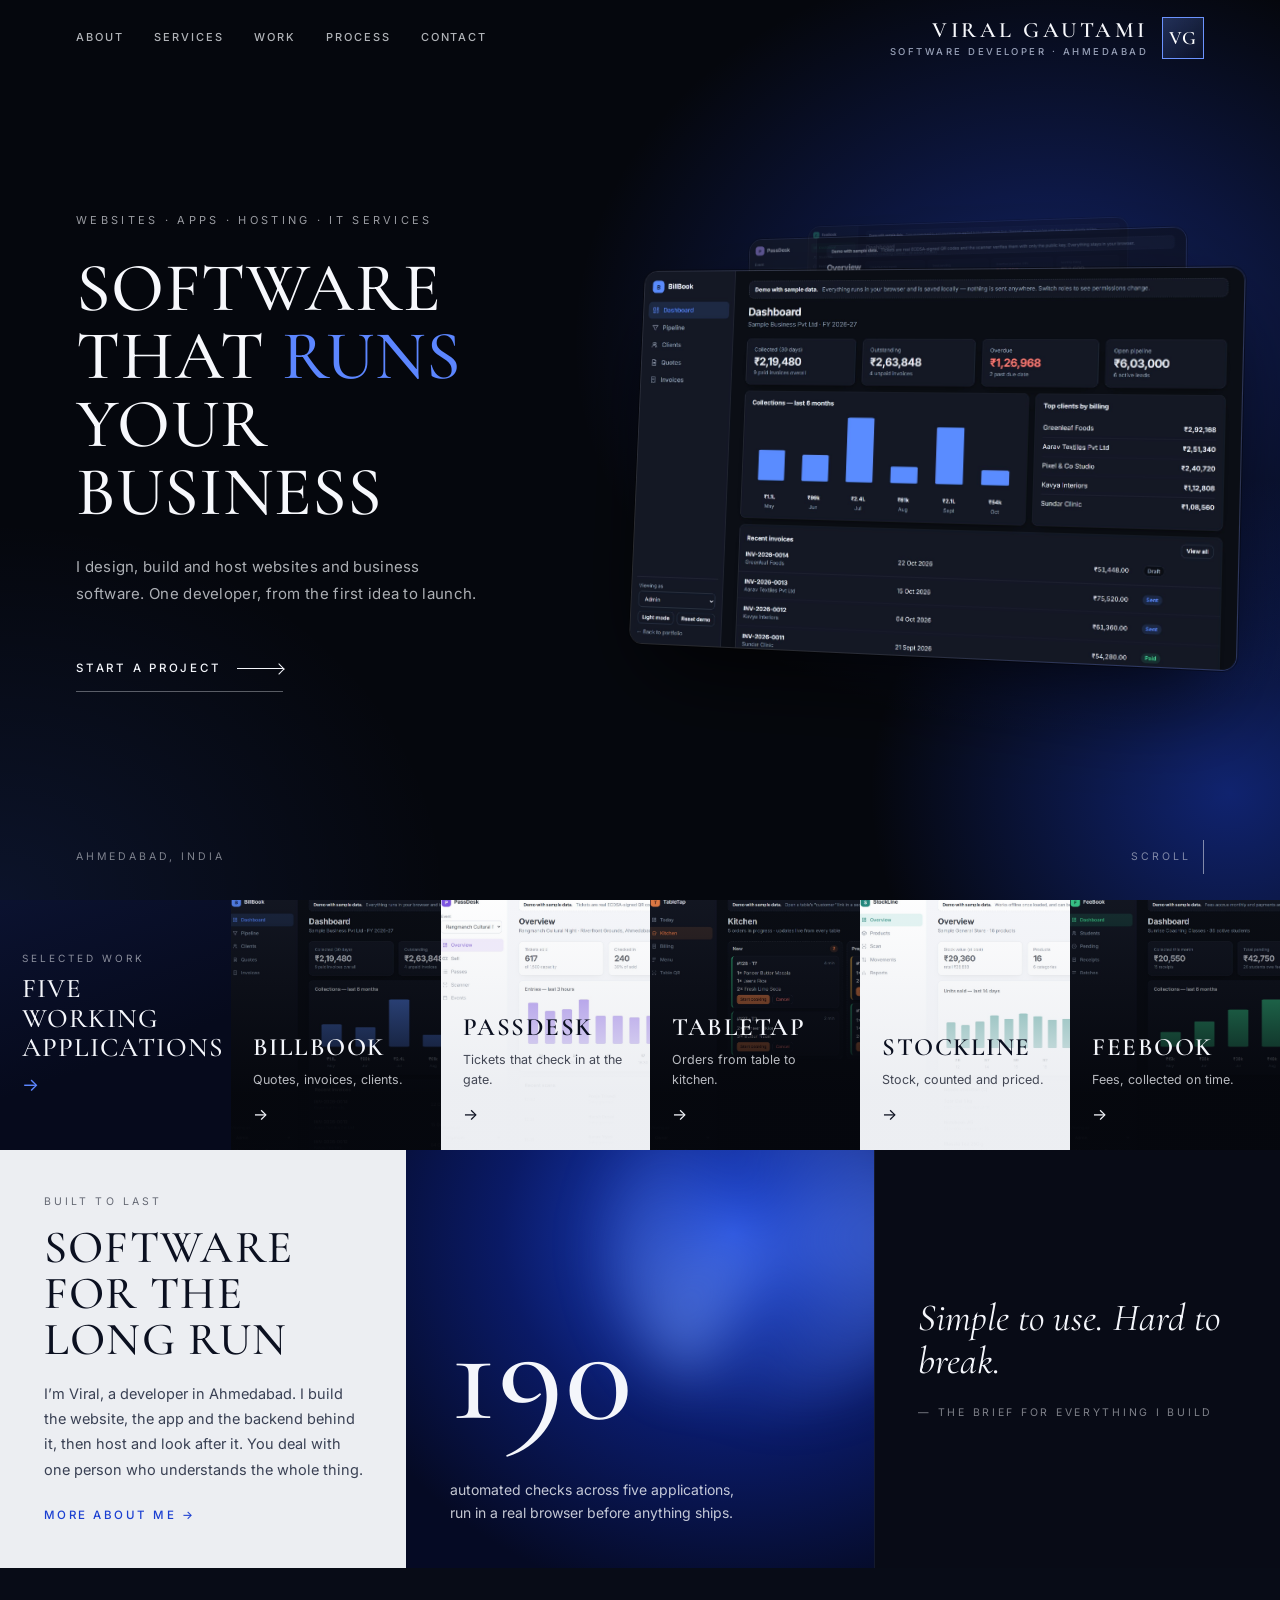
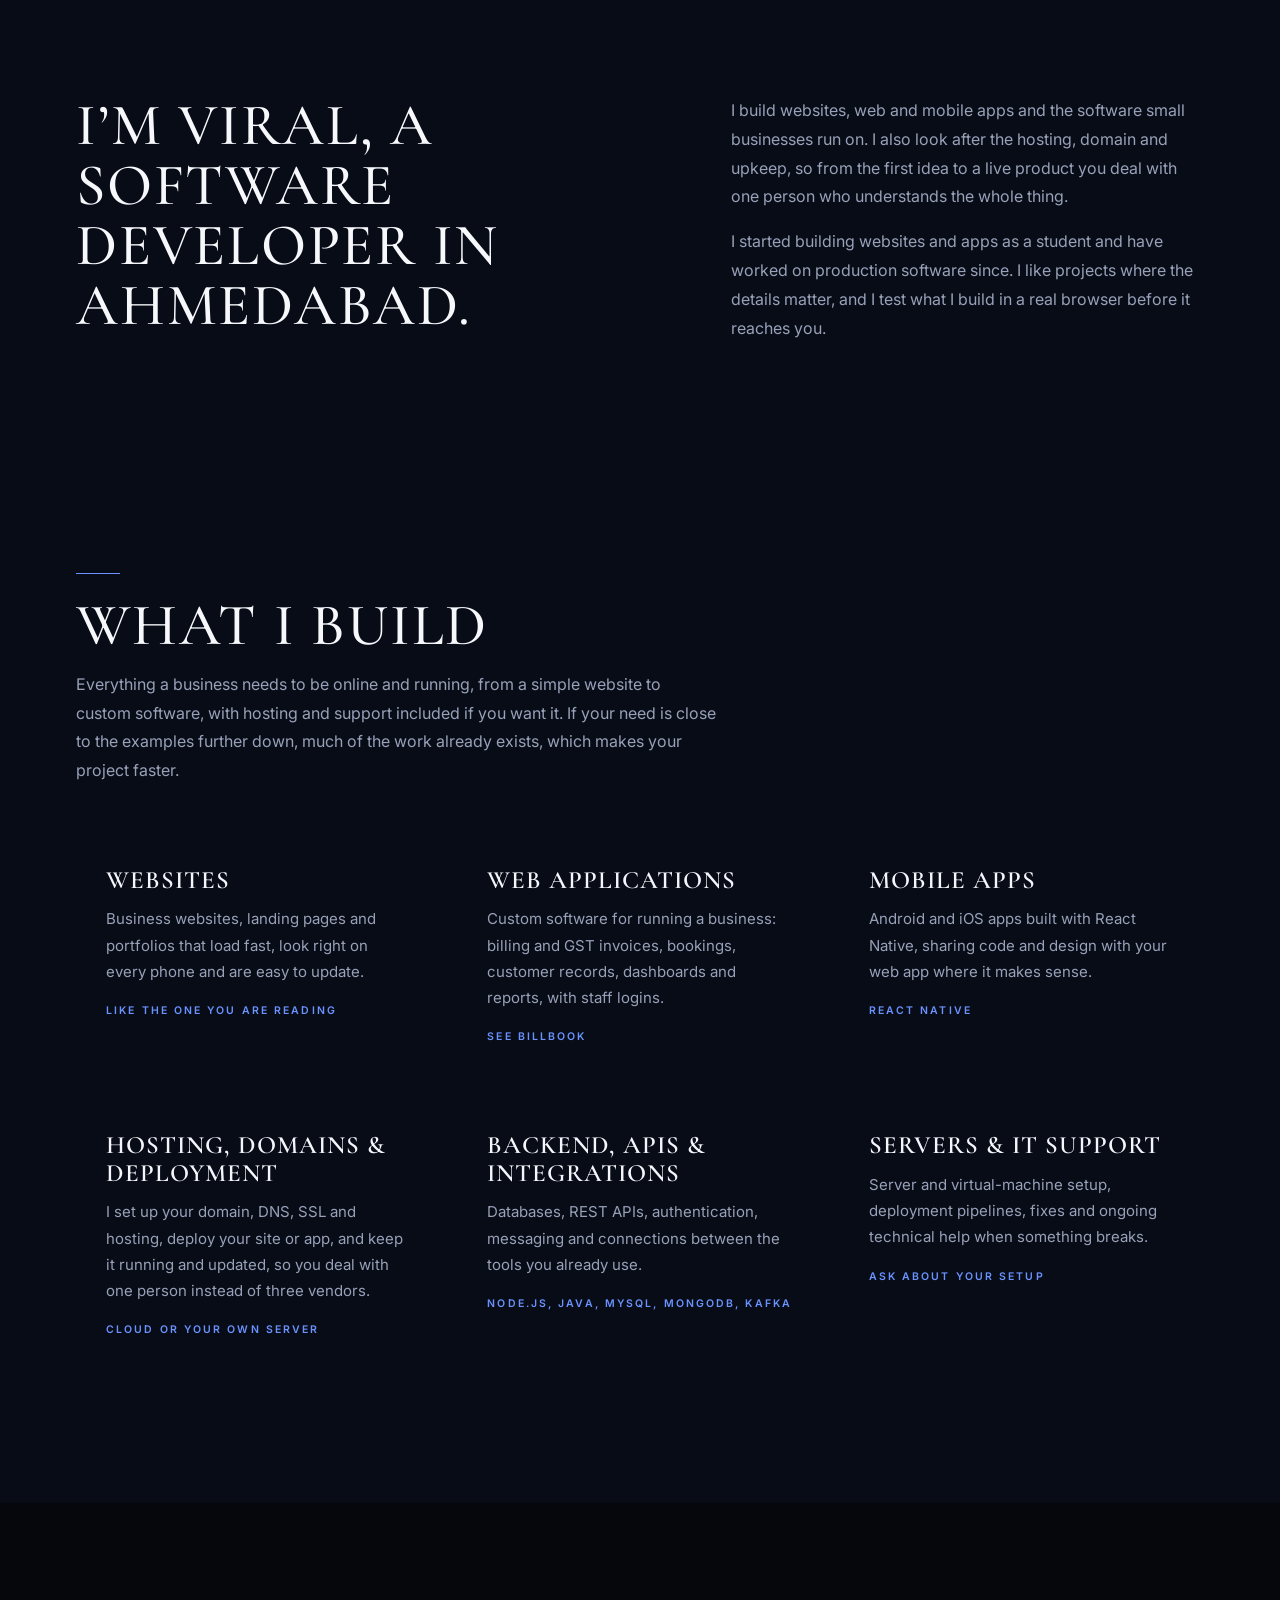
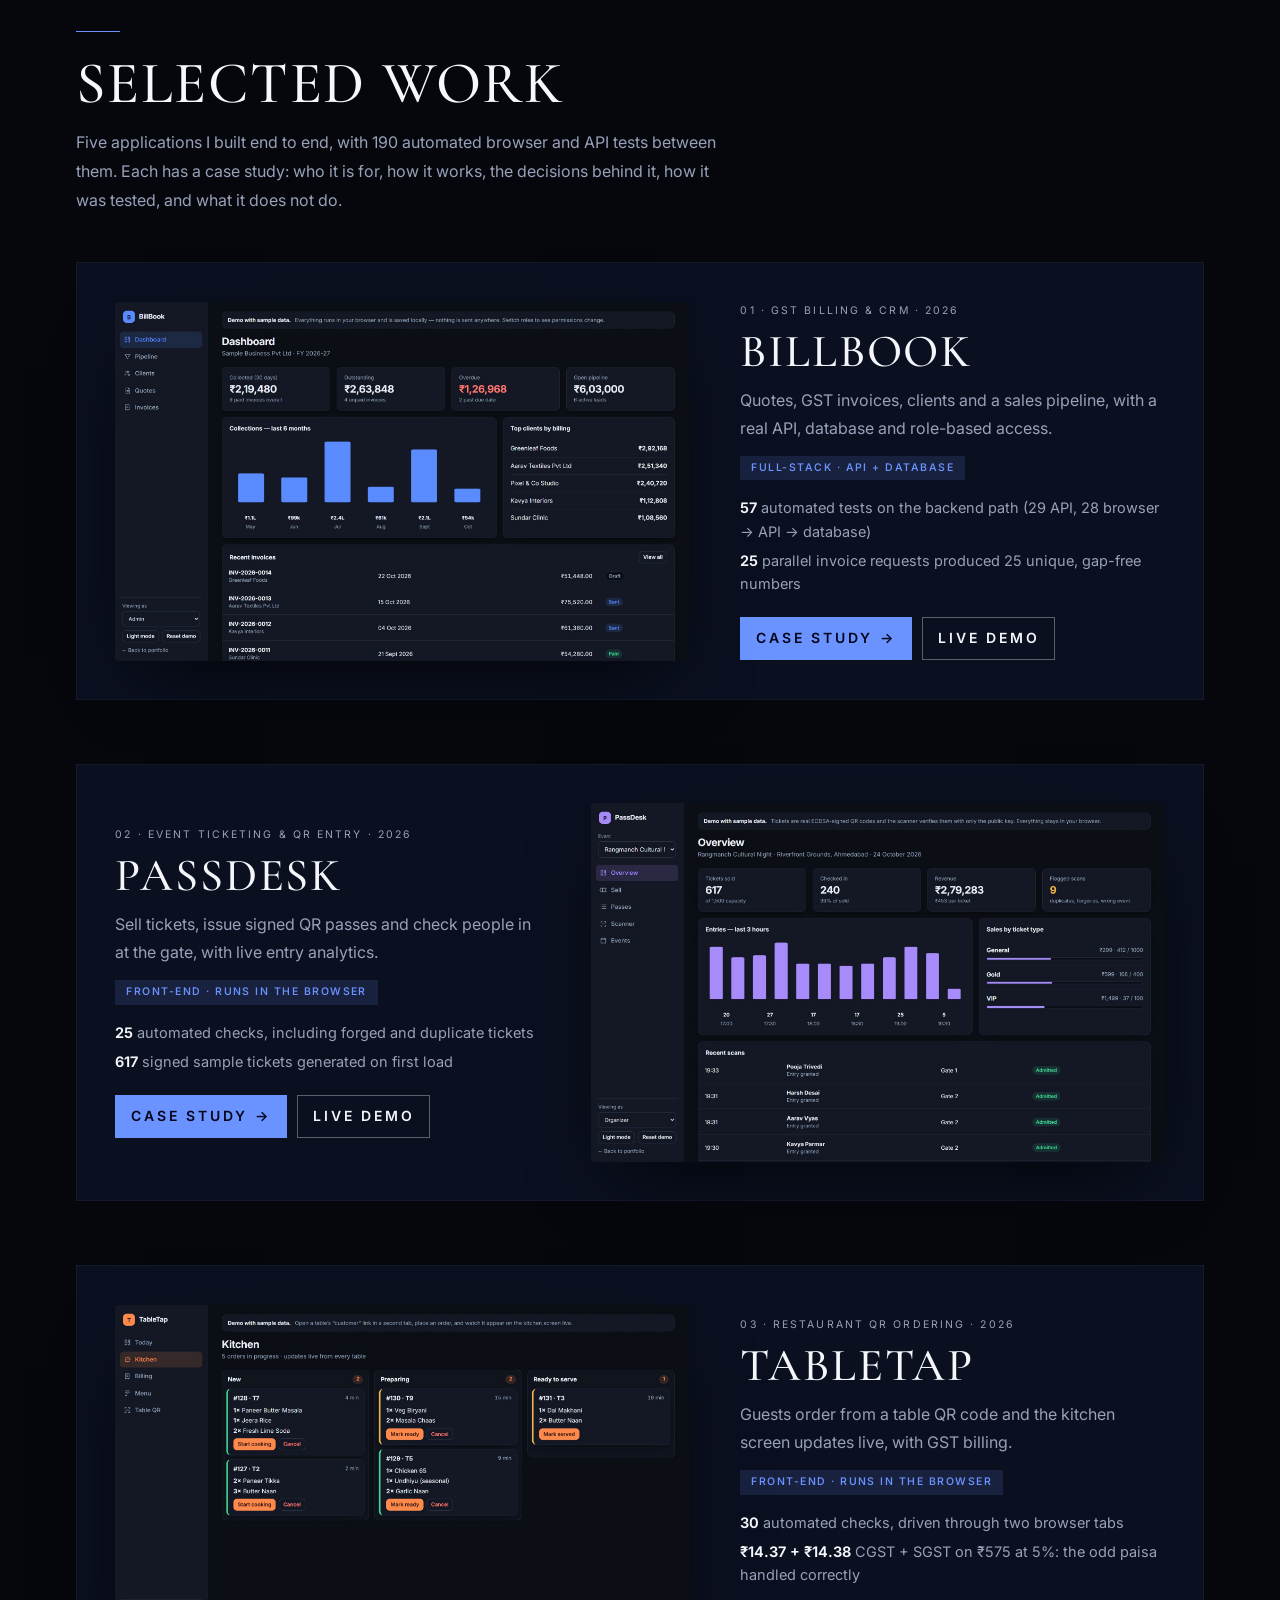
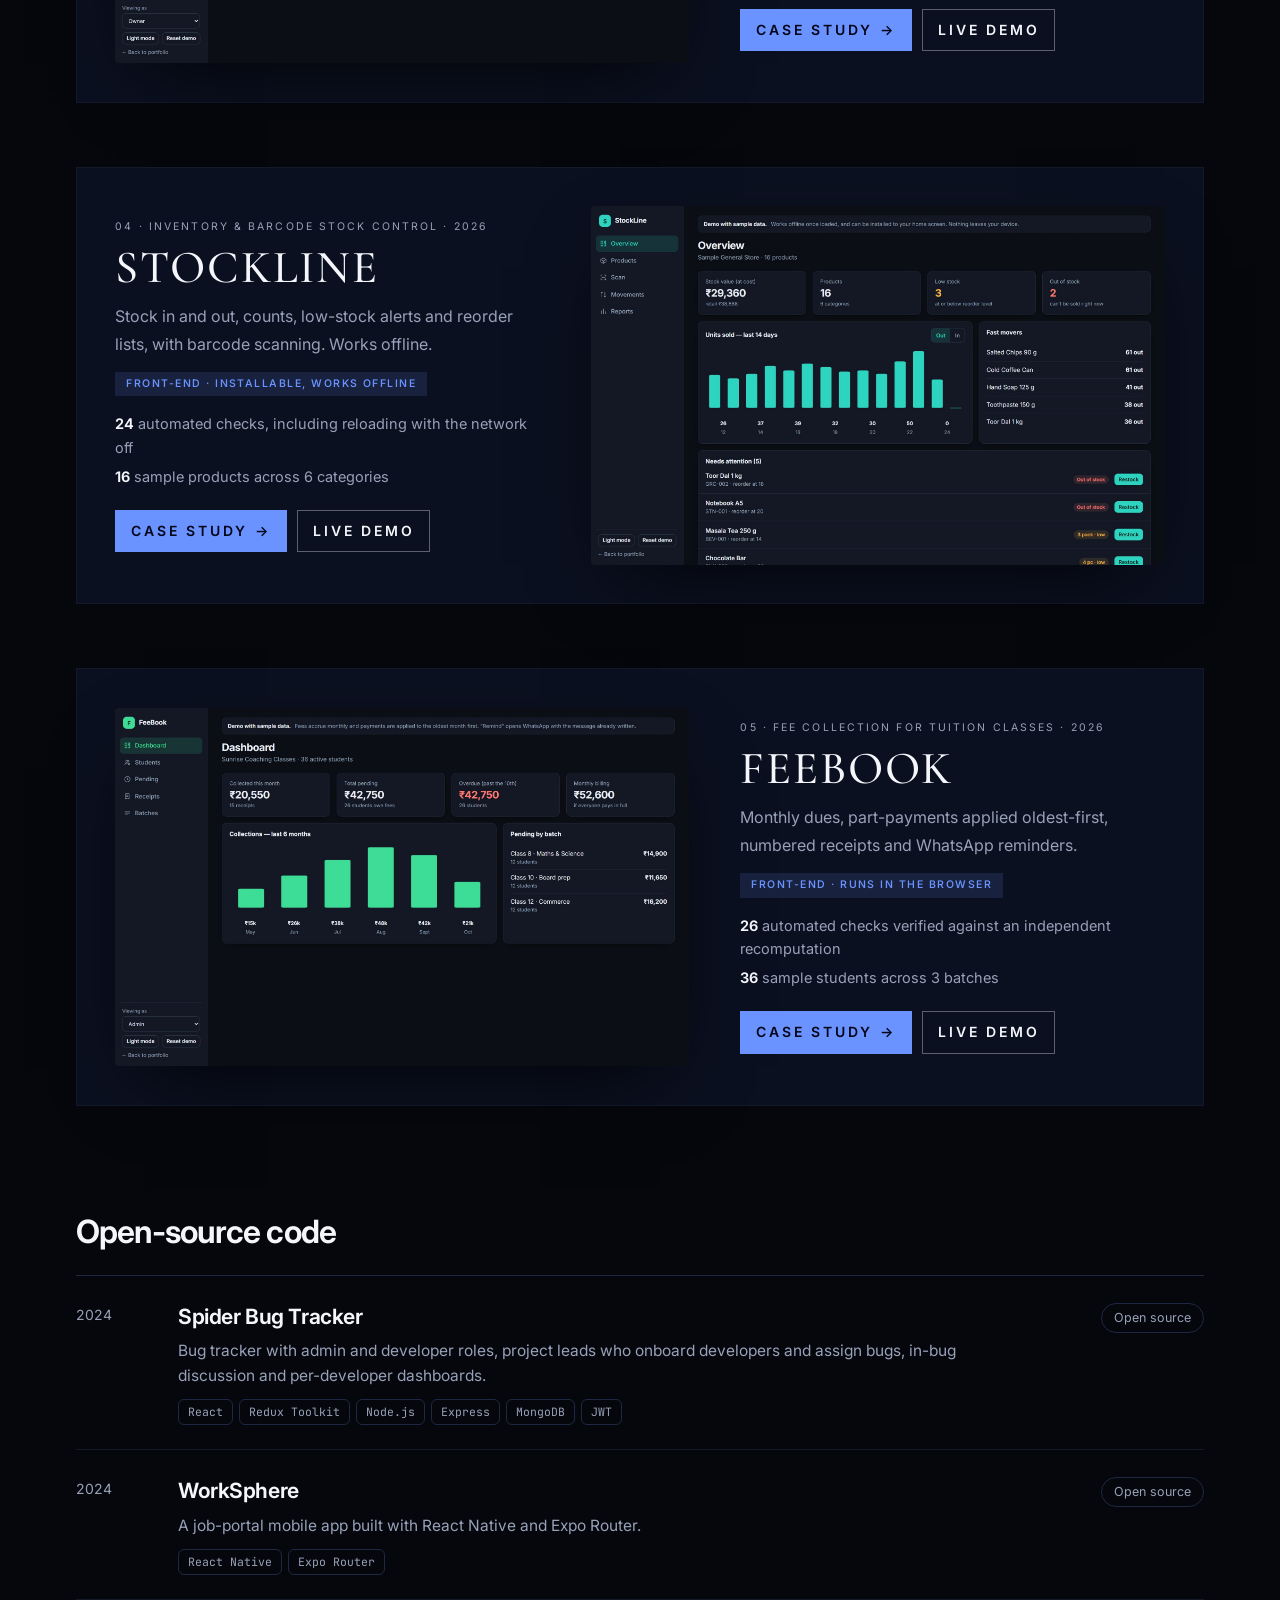
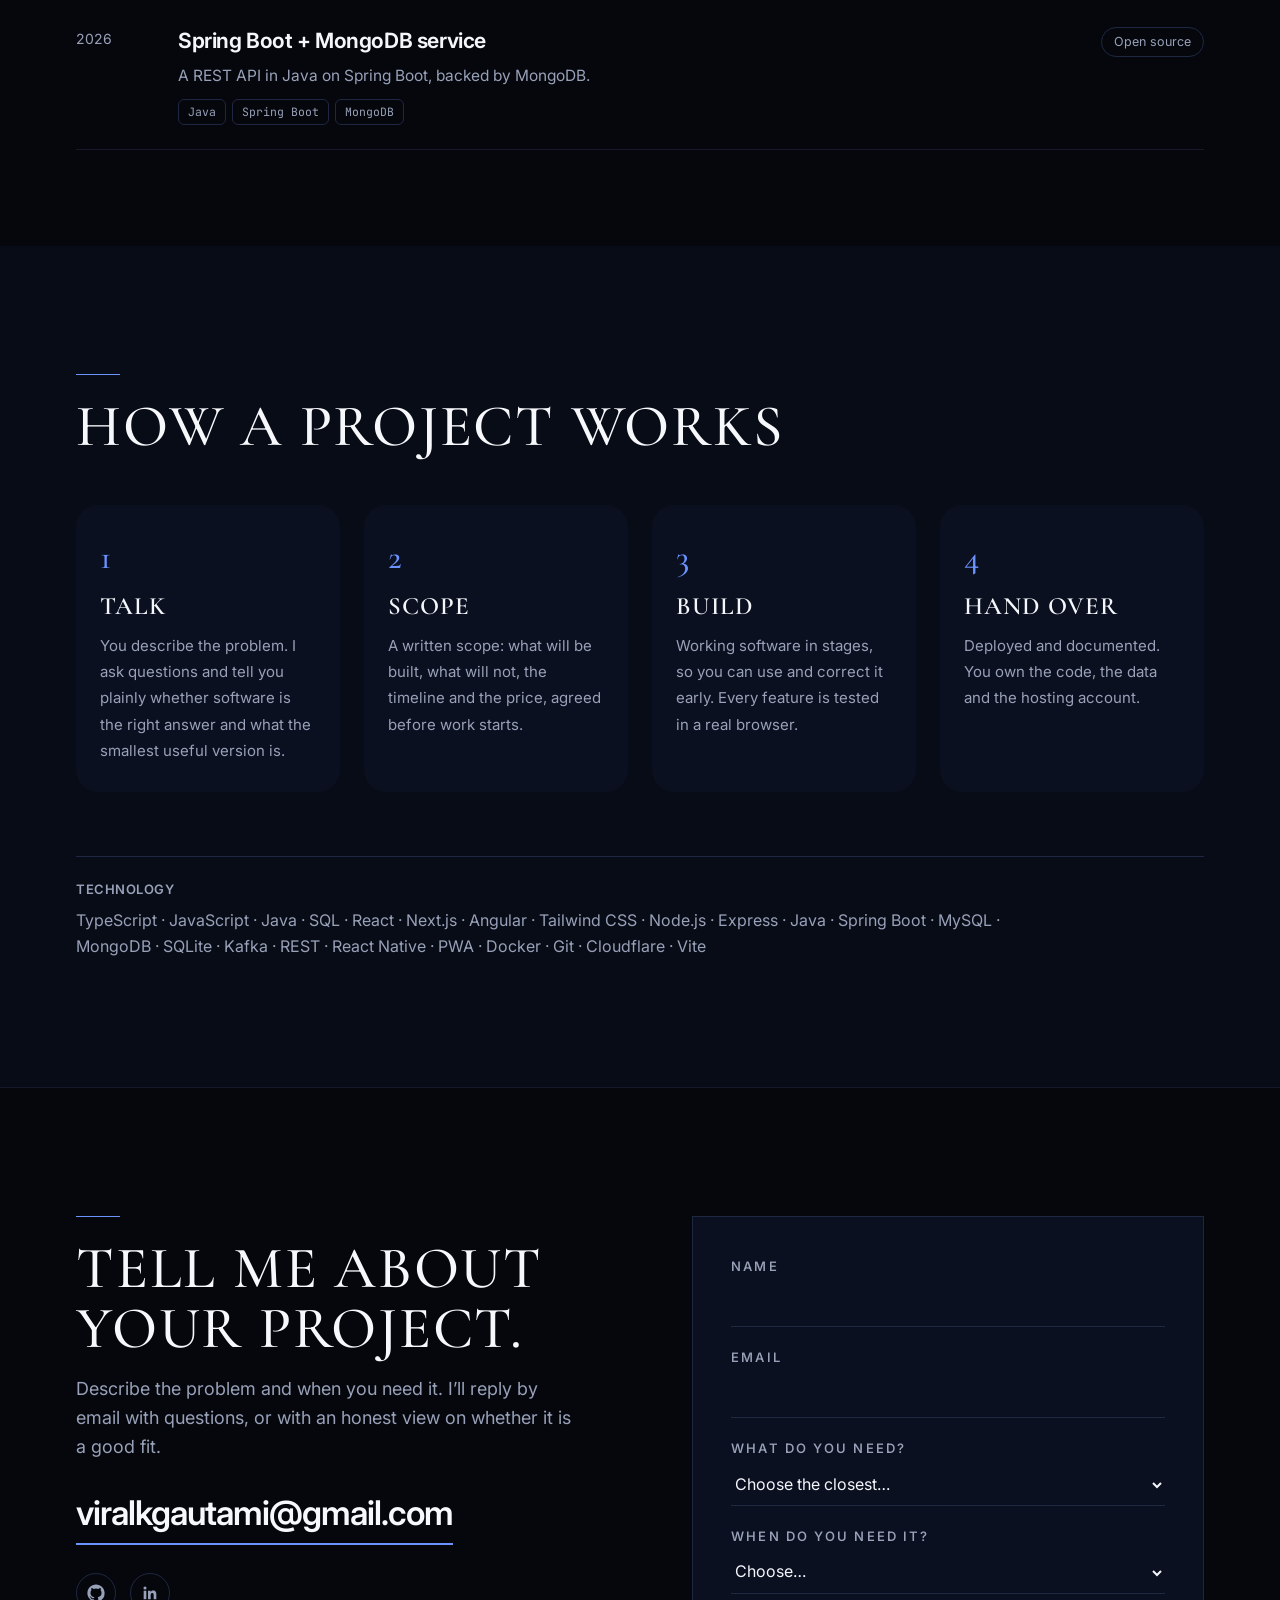
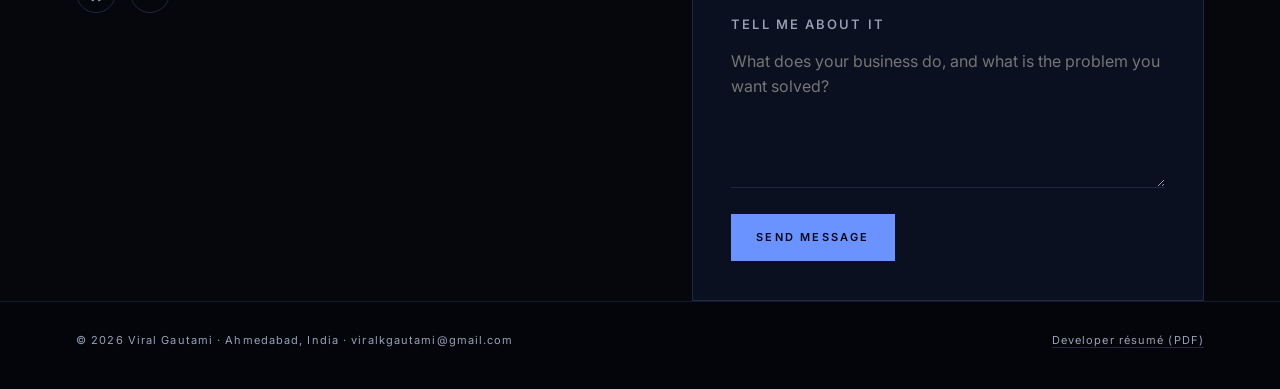
==== index.html @ df3ef363 "Deploy 2026-10-24T16:32:56.861Z" ====
<!doctype html>
<html lang="en">
  <head>
    <meta charset="UTF-8" />
    <meta name="viewport" content="width=device-width, initial-scale=1, viewport-fit=cover" />
    <title>Viral Gautami — Websites, apps, hosting and IT services</title>
    <meta name="description" content="Viral Gautami is an independent software developer in Ahmedabad, India. Websites, web and mobile apps, business software, hosting and IT support, handled by one person from idea to launch. Taking on new projects." />
    <meta name="theme-color" content="#05070d" />
    <link rel="icon" href="/favicon.svg" type="image/svg+xml" />
    <link rel="icon" href="/favicon-32.png" type="image/png" sizes="32x32" />
    <link rel="apple-touch-icon" href="/apple-touch-icon.png" />
    <meta property="og:title" content="Viral Gautami — Websites, apps, hosting and IT services" />
    <meta property="og:description" content="Websites, web and mobile apps, business software, hosting and IT support from one developer in Ahmedabad." />
    <meta property="og:type" content="website" />
    <link rel="preconnect" href="https://fonts.googleapis.com" />
    <link rel="preconnect" href="https://fonts.gstatic.com" crossorigin />
    <link href="https://fonts.googleapis.com/css2?family=Cormorant+Garamond:ital,wght@0,500;0,600;1,500&family=Inter:wght@400;500;600;700&family=JetBrains+Mono:wght@400;500&display=swap" rel="stylesheet" />
    <script>document.documentElement.dataset.theme = 'dark';</script>
    <script type="module" crossorigin src="/assets/index-93T0Rz7D.js"></script>
    <link rel="stylesheet" crossorigin href="/assets/index-C7QXq_Ad.css">
  </head>
  <body>
    <div id="root"></div>
  </body>
</html>
---- assets/index-C7QXq_Ad.css ----
:root{--sans: "Inter", system-ui, -apple-system, "Segoe UI", Roboto, sans-serif;--mono: "JetBrains Mono", ui-monospace, Menlo, Consolas, monospace;--wrapw: 1240px;--gut: clamp(20px, 4.5vw, 56px)}:root[data-theme=light]{--bg: #ffffff;--band: #f5f5f7;--panel: #ffffff;--ink: #1d1d1f;--mute: #6e6e73;--line: #e5e5ea;--line2: #d2d2d7;--accent: #0066cc;--accent-soft: #e8f1fb;--ok: #16803c;--shadow: 0 2px 4px rgba(0, 0, 0, .04), 0 30px 70px -24px rgba(0, 0, 0, .28);color-scheme:light}:root[data-theme=dark]{--bg: #000000;--band: #101012;--panel: #161618;--ink: #f5f5f7;--mute: #a1a1a6;--line: #262629;--line2: #38383c;--accent: #2997ff;--accent-soft: rgba(41, 151, 255, .14);--ok: #30d158;--shadow: 0 2px 4px rgba(0, 0, 0, .5), 0 30px 70px -24px rgba(0, 0, 0, .9);color-scheme:dark}*{box-sizing:border-box}html{scroll-behavior:smooth;scroll-padding-top:76px;-webkit-text-size-adjust:100%}body{margin:0;background:var(--bg);color:var(--ink);font-family:var(--sans);font-size:17px;line-height:1.6;-webkit-font-smoothing:antialiased;overflow-x:hidden;transition:background .25s,color .25s}a{color:inherit;text-decoration:none}button{font:inherit;color:inherit;background:none;border:0;cursor:pointer}ul,ol{list-style:none;margin:0;padding:0}h1,h2,h3,h4,p,dl,dd,figure{margin:0}img{display:block;max-width:100%;height:auto}::selection{background:var(--accent);color:var(--bg)}:focus-visible{outline:2px solid var(--accent);outline-offset:3px;border-radius:6px}.wrap{max-width:var(--wrapw);margin:0 auto;padding:0 var(--gut)}.only-dark{display:none}:root[data-theme=dark] .only-dark{display:block}:root[data-theme=dark] .only-light{display:none}[data-reveal]{opacity:0;transform:translateY(14px);transition:opacity .6s ease,transform .6s ease}[data-reveal].in{opacity:1;transform:none}@media (prefers-reduced-motion: reduce){[data-reveal]{opacity:1;transform:none;transition:none}html{scroll-behavior:auto}}.nav{position:fixed;top:0;left:0;right:0;z-index:60;border-bottom:1px solid transparent;transition:background .25s,border-color .25s}.nav.past{background:color-mix(in srgb,var(--bg) 88%,transparent);backdrop-filter:blur(14px);-webkit-backdrop-filter:blur(14px);border-bottom-color:var(--line)}.nav-in{max-width:var(--wrapw);margin:0 auto;padding:0 var(--gut);height:64px;display:flex;align-items:center;gap:24px}.wordmark{font-weight:650;letter-spacing:-.02em;font-size:17px}.links{display:flex;gap:2px;margin-left:auto;font-size:14.5px}.links a{padding:8px 12px;border-radius:8px;color:var(--mute);transition:color .2s,background .2s}.links a:hover{color:var(--ink);background:color-mix(in srgb,var(--ink) 6%,transparent)}.tools{display:flex;gap:2px}.tool{width:38px;height:38px;display:grid;place-items:center;border-radius:9px;color:var(--mute);transition:color .2s,background .2s}.tool:hover{color:var(--ink);background:color-mix(in srgb,var(--ink) 6%,transparent)}.tool.menu{display:none}.btn{display:inline-flex;align-items:center;gap:8px;padding:12px 20px;border-radius:10px;border:1px solid var(--line2);background:var(--panel);font-size:15px;font-weight:550;letter-spacing:-.005em;transition:transform .2s,border-color .2s,background .2s,opacity .2s;cursor:pointer}.btn:hover{border-color:var(--ink);transform:translateY(-1px)}.btn.solid{background:var(--ink);color:var(--bg);border-color:var(--ink)}.btn.solid:hover{opacity:.88}.btn.sm{padding:9px 15px;font-size:14px}.btn:disabled{opacity:.5;cursor:progress;transform:none}.textlink{font-size:15px;font-weight:500;color:var(--mute)}.textlink:hover{color:var(--ink);text-decoration:underline;text-underline-offset:4px}.hero{padding:112px 0 clamp(48px,7vw,88px)}.hero-grid{display:grid;grid-template-columns:minmax(0,.82fr) minmax(0,1.18fr);gap:clamp(32px,5vw,72px);align-items:center}.status{display:inline-flex;align-items:center;gap:9px;font-size:13.5px;color:var(--mute);padding:6px 13px 6px 11px;border:1px solid var(--line2);border-radius:999px;background:var(--panel)}.status i{width:8px;height:8px;border-radius:50%;background:var(--ok)}.hero h1{font-size:clamp(48px,6.4vw,84px);line-height:1;letter-spacing:-.045em;font-weight:650;margin:24px 0 10px -.03em}.role{font-size:clamp(18px,1.7vw,22px);color:var(--mute);letter-spacing:-.015em}.intro{margin-top:22px;max-width:34em;color:var(--mute);font-size:17.5px;line-height:1.62}.actions{display:flex;flex-wrap:wrap;gap:10px;margin-top:28px}.socials{display:flex;align-items:center;flex-wrap:wrap;gap:8px 14px;margin-top:26px}.social{width:40px;height:40px;display:grid;place-items:center;border-radius:50%;border:1px solid var(--line2);color:var(--mute);transition:color .2s,border-color .2s}.social:hover{color:var(--ink);border-color:var(--ink)}.mail-link{font-size:15px;color:var(--mute)}.mail-link:hover{color:var(--accent)}.hero-demo{min-width:0}.demo-cap{margin-top:14px;font-size:14px;color:var(--mute)}.demo-cap b{color:var(--ink);font-weight:600}.demo-cap a{color:var(--accent);font-weight:550}.demo-cap a:hover{text-decoration:underline;text-underline-offset:3px}.frame{display:block;background:var(--panel);border:1px solid var(--line2);border-radius:14px;overflow:hidden;box-shadow:var(--shadow)}.frame-bar{display:flex;align-items:center;gap:6px;padding:10px 14px;border-bottom:1px solid var(--line);background:color-mix(in srgb,var(--ink) 3%,var(--panel))}.frame-bar i{width:10px;height:10px;border-radius:50%;background:var(--line2);display:block}.frame-bar span{margin-left:10px;flex:1;min-width:0;font-family:var(--mono);font-size:11.5px;color:var(--mute);background:var(--panel);border:1px solid var(--line);border-radius:6px;padding:3px 10px;overflow:hidden;text-overflow:ellipsis;white-space:nowrap}.frame-view{position:relative;overflow:hidden;background:#fff}.frame-view iframe{position:absolute;top:0;left:0;border:0;transform-origin:top left;background:#fff}.frame.static img{width:100%}.sec{padding:clamp(64px,9vw,112px) 0 0}.sec-head{margin-bottom:clamp(28px,4vw,48px);max-width:52em}.sec h2,.contact h2{font-size:clamp(32px,4.2vw,52px);line-height:1.05;letter-spacing:-.035em;font-weight:650}.sec-head p{margin-top:14px;color:var(--mute);font-size:18px;max-width:40em}.projs{display:flex;flex-direction:column;gap:clamp(28px,4vw,44px)}.proj{display:grid;grid-template-columns:minmax(0,1.15fr) minmax(0,.85fr);gap:clamp(24px,4vw,56px);align-items:center;padding-bottom:clamp(28px,4vw,44px);border-bottom:1px solid var(--line)}.proj:nth-child(2n){grid-template-columns:minmax(0,.85fr) minmax(0,1.15fr)}.proj:nth-child(2n) .proj-shot{order:2}.proj-shot{display:block;border:1px solid var(--line2);border-radius:12px;overflow:hidden;box-shadow:var(--shadow);background:var(--panel);transition:transform .4s cubic-bezier(.2,.7,.2,1)}.proj-shot:hover{transform:translateY(-4px)}.proj-shot img{width:100%}.proj-meta{font-size:13.5px;color:var(--mute)}.proj h3{font-size:clamp(28px,3vw,40px);line-height:1.08;letter-spacing:-.03em;font-weight:650;margin:8px 0 12px}.proj h3 a:hover{color:var(--accent)}.proj-blurb{color:var(--mute);font-size:17px}.badge{display:inline-block;margin-top:14px;font-size:12.5px;font-weight:550;color:var(--accent);background:var(--accent-soft);padding:4px 11px;border-radius:999px}.facts-inline{margin-top:16px;display:grid;gap:6px;font-size:14.5px;color:var(--mute)}.facts-inline b{color:var(--ink);font-weight:650}.proj-links{display:flex;flex-wrap:wrap;gap:10px;margin-top:22px}.list-title{font-size:clamp(24px,2.6vw,32px);letter-spacing:-.03em;font-weight:650;margin:clamp(48px,7vw,80px) 0 18px}.rows{border-top:1px solid var(--line2)}.rows>li{display:grid;grid-template-columns:84px minmax(0,1fr) auto;gap:18px;padding:24px 0;border-bottom:1px solid var(--line);align-items:start}.r-year{font-size:14px;color:var(--mute);padding-top:4px}.r-main h4{font-size:21px;font-weight:650;letter-spacing:-.02em}.r-main h4 a:hover{color:var(--accent)}.r-main p{color:var(--mute);font-size:15.5px;margin:6px 0 10px;max-width:52em}.r-badge{font-size:12.5px;color:var(--mute);border:1px solid var(--line2);border-radius:999px;padding:4px 12px;white-space:nowrap;margin-top:3px}.tags{display:flex;flex-wrap:wrap;gap:6px}.tags li{font-family:var(--mono);font-size:11.5px;padding:3px 9px;border:1px solid var(--line2);border-radius:6px;color:var(--mute)}.note{margin-top:18px;font-size:13.5px;color:var(--mute)}.exp{max-width:860px}.job{padding-bottom:28px;margin-bottom:28px;border-bottom:1px solid var(--line)}.job.minor{display:grid;gap:10px}.job.minor:last-child{border-bottom:0}.job-head{display:flex;justify-content:space-between;gap:16px;align-items:baseline;flex-wrap:wrap}.job-head h3{font-size:18px;font-weight:600;letter-spacing:-.015em}.job-head span{font-size:14px;color:var(--mute)}.job-sub{color:var(--mute);font-size:15px;margin:2px 0 12px}.job ul{display:grid;gap:8px}.job li{position:relative;padding-left:18px;font-size:16.5px}.job li:before{content:"";position:absolute;left:0;top:.72em;width:6px;height:6px;border-radius:50%;background:var(--accent)}.stack-grid{display:grid;grid-template-columns:repeat(5,minmax(0,1fr));gap:24px;border-top:1px solid var(--line2);padding-top:24px}.stack-grid h3{font-size:13px;font-weight:600;letter-spacing:.04em;text-transform:uppercase;color:var(--mute);margin-bottom:10px}.stack-grid li{font-size:16px;line-height:1.9}.contact{padding-bottom:clamp(72px,10vw,120px)}.contact-grid{display:grid;grid-template-columns:minmax(0,1fr) minmax(0,.95fr);gap:clamp(32px,6vw,88px);align-items:start;border-top:1px solid var(--line2);padding-top:clamp(40px,6vw,72px)}.lead{margin:16px 0 24px;color:var(--mute);font-size:18px;max-width:28em}.mail{display:inline-block;font-size:clamp(22px,3vw,34px);font-weight:600;letter-spacing:-.03em;border-bottom:2px solid var(--accent);padding-bottom:3px;overflow-wrap:anywhere}.mail:hover{color:var(--accent)}.contact .socials{margin-top:28px}.form-wrap{background:var(--panel);border:1px solid var(--line);border-radius:16px;padding:clamp(22px,3vw,32px);box-shadow:var(--shadow)}.form{display:flex;flex-direction:column;gap:20px;position:relative}.form label span{display:block;font-size:13px;font-weight:550;color:var(--mute);margin-bottom:6px}.form input,.form textarea{width:100%;font:inherit;font-size:16.5px;color:var(--ink);background:transparent;border:0;border-bottom:1px solid var(--line2);border-radius:0;padding:8px 0 10px;resize:vertical;transition:border-color .2s}.form input:focus,.form textarea:focus{outline:none;border-color:var(--accent)}.form .hp{position:absolute;left:-9999px;width:1px;height:1px;opacity:0}.form .btn{align-self:flex-start}.form-error{font-size:14.5px;color:var(--mute)}.form-error a{color:var(--accent);text-decoration:underline;text-underline-offset:3px}.form-done h3{font-size:26px;font-weight:650;letter-spacing:-.02em}.form-done p{color:var(--mute);margin:8px 0 16px}.foot{border-top:1px solid var(--line);padding:24px 0 36px;font-size:13.5px;color:var(--mute)}.foot .wrap{display:flex;flex-wrap:wrap;justify-content:space-between;gap:6px 24px}.case{padding-top:96px;padding-bottom:clamp(60px,8vw,100px)}.back{display:inline-block;font-size:14.5px;color:var(--mute);margin-bottom:28px}.back:hover{color:var(--ink)}.case-head{max-width:52em;margin-bottom:clamp(28px,4vw,44px)}.case h1{font-size:clamp(44px,6vw,76px);line-height:1;letter-spacing:-.045em;font-weight:650;margin:10px 0 18px -.03em}.case-sum{font-size:clamp(17px,1.6vw,20px);color:var(--mute);line-height:1.62;max-width:40em}.case .frame{margin-top:4px}.case-facts{display:grid;grid-template-columns:repeat(3,minmax(0,1fr));gap:24px;margin:clamp(32px,5vw,56px) 0}.case-facts>div{border-top:1px solid var(--line2);padding-top:14px}.case-facts dt{font-size:clamp(26px,3.4vw,42px);font-weight:650;letter-spacing:-.035em;line-height:1.05}.case-facts dd{margin-top:8px;font-size:14.5px;color:var(--mute);max-width:26em}.case-cols{display:grid;grid-template-columns:repeat(2,minmax(0,1fr));gap:clamp(28px,5vw,64px);margin:clamp(36px,5vw,64px) 0}.case h2{font-size:clamp(22px,2.4vw,30px);letter-spacing:-.03em;font-weight:650;margin-bottom:14px}.case section p,.case section ul:not(.tags) li{color:var(--mute);font-size:16.5px}.case section ul:not(.tags){display:grid;gap:10px}.case section ul:not(.tags) li{position:relative;padding-left:18px}.case section ul:not(.tags) li:before{content:"";position:absolute;left:0;top:.72em;width:6px;height:6px;border-radius:50%;background:var(--accent)}.case-block{margin:clamp(40px,6vw,72px) 0;padding-top:28px;border-top:1px solid var(--line2)}.case-block .tags{margin-top:18px}.decisions{display:grid;grid-template-columns:repeat(2,minmax(0,1fr));gap:28px clamp(28px,5vw,64px)}.decisions h3{font-size:18px;font-weight:600;letter-spacing:-.015em;margin-bottom:6px}.decisions p{color:var(--mute);font-size:16px}.next-case{display:block;margin-top:clamp(40px,6vw,72px);padding:26px 28px;border:1px solid var(--line2);border-radius:14px;background:var(--panel);transition:border-color .2s,transform .2s}.next-case:hover{border-color:var(--ink);transform:translateY(-2px)}.next-case span{display:block;font-size:13px;color:var(--mute)}.next-case b{display:block;font-size:clamp(24px,3vw,36px);letter-spacing:-.03em;font-weight:650;margin:2px 0}.next-case em{font-style:normal;color:var(--mute);font-size:15px}.arch{background:var(--panel);border:1px solid var(--line);border-radius:14px;padding:clamp(18px,3vw,32px);overflow-x:auto}.arch-row{display:flex;align-items:stretch;justify-content:center;min-width:min-content}.arch-seg{display:flex;align-items:center}.arch-node{min-width:180px;max-width:240px;border:1.5px solid var(--line2);border-radius:12px;padding:14px 16px;display:flex;flex-direction:column;gap:3px;background:var(--bg)}.arch-node b{font-size:15px;font-weight:650;margin-bottom:4px}.arch-node span{font-size:13.5px;color:var(--mute);line-height:1.45}.arch-node.client{border-color:color-mix(in srgb,var(--accent) 55%,var(--line2))}.arch-node.server{border-color:var(--ink)}.arch-node.store{border-style:dashed}.arch-link{display:flex;flex-direction:column;align-items:center;gap:4px;width:112px;color:var(--mute);padding:0 6px}.arch-link em{font-style:normal;font-family:var(--mono);font-size:10.5px;text-align:center;line-height:1.25}.arch-link svg{width:100%;height:12px}@media (max-width: 1060px){.stack-grid{grid-template-columns:repeat(3,minmax(0,1fr));row-gap:28px}}@media (max-width: 999px){.hero-grid{grid-template-columns:minmax(0,1fr)}.hero{padding-top:96px}}@media (max-width: 860px){.tool.menu{display:grid}.tools{margin-left:auto}.links{position:fixed;top:64px;left:0;right:0;flex-direction:column;gap:0;margin:0;padding:4px var(--gut) 18px;background:var(--bg);border-bottom:1px solid var(--line);transform:translateY(-120%);visibility:hidden;transition:transform .3s,visibility .3s;font-size:16px}.nav.open .links{transform:none;visibility:visible}.links a{padding:14px 2px;border-radius:0;border-bottom:1px solid var(--line);color:var(--ink)}.proj,.proj:nth-child(2n){grid-template-columns:minmax(0,1fr)}.proj:nth-child(2n) .proj-shot{order:0}.rows>li{grid-template-columns:minmax(0,1fr);gap:6px}.r-badge{justify-self:start}.contact-grid,.case-cols,.decisions{grid-template-columns:minmax(0,1fr)}.case-facts{grid-template-columns:minmax(0,1fr);gap:18px}.arch-row,.arch-seg{flex-direction:column;align-items:stretch}.arch-node{max-width:none}.arch-link{width:auto;flex-direction:row;justify-content:center;padding:8px 0}.arch-link svg{display:none}.arch-link:after{content:"↓";font-size:20px;line-height:1;color:var(--mute)}}@media (max-width: 560px){body{font-size:16.5px}.stack-grid{grid-template-columns:repeat(2,minmax(0,1fr))}.hero h1{font-size:min(14vw,64px)}.actions .btn{flex:1 1 100%;justify-content:center}.form .btn{width:100%;justify-content:center}}.wordmark small{display:block;font-weight:450;font-size:11.5px;letter-spacing:0;color:var(--mute);margin-top:-3px}.hero h1{font-size:clamp(36px,4.1vw,56px);line-height:1.06;margin:22px 0 14px -.02em}.role{font-size:16px}.svc{display:grid;grid-template-columns:repeat(3,minmax(0,1fr));gap:0;border-top:1px solid var(--line2);border-left:1px solid var(--line2)}.svc li{padding:26px 24px 28px;border-right:1px solid var(--line2);border-bottom:1px solid var(--line2)}.svc h3{font-size:19px;font-weight:650;letter-spacing:-.02em;margin-bottom:8px}.svc p{color:var(--mute);font-size:15.5px}.svc span{display:block;margin-top:14px;font-size:13.5px;font-weight:550;color:var(--accent)}.steps{display:grid;grid-template-columns:repeat(4,minmax(0,1fr));gap:24px}.steps li{border-top:1px solid var(--line2);padding-top:16px}.steps b{display:inline-grid;place-items:center;width:30px;height:30px;border-radius:50%;background:var(--accent-soft);color:var(--accent);font-size:14px;margin-bottom:12px}.steps h3{font-size:19px;font-weight:650;letter-spacing:-.02em;margin-bottom:6px}.steps p{color:var(--mute);font-size:15.5px}.tech{margin-top:clamp(40px,6vw,64px);padding-top:22px;border-top:1px solid var(--line2)}.tech h3{font-size:13px;font-weight:600;letter-spacing:.04em;text-transform:uppercase;color:var(--mute);margin-bottom:8px}.tech p{font-size:16px;color:var(--mute);max-width:60em}.case-for{margin:clamp(32px,5vw,56px) 0;padding:clamp(22px,3vw,32px);border:1px solid var(--line2);border-radius:14px;background:var(--panel)}.case-for p{color:var(--mute);font-size:17px;max-width:46em;margin-bottom:18px}.form select{width:100%;font:inherit;font-size:16.5px;color:var(--ink);background:transparent;border:0;border-bottom:1px solid var(--line2);padding:8px 0 10px;border-radius:0}.form select:focus{outline:none;border-color:var(--accent)}.form select option{color:#14161a}.foot a{text-decoration:underline;text-underline-offset:3px}@media (max-width: 1060px){.svc,.steps{grid-template-columns:repeat(2,minmax(0,1fr))}}@media (max-width: 640px){.svc,.steps{grid-template-columns:minmax(0,1fr)}.hero h1{font-size:min(10.5vw,46px)}.wordmark small{display:none}}@media (min-width: 1061px){.svc li:last-child:nth-child(3n+2){grid-column:span 2}}.hello{margin:22px 0 0;font-size:18px;color:var(--mute)}.hero h1{font-size:clamp(44px,6vw,80px);line-height:1;letter-spacing:-.045em;margin:4px 0 10px -.03em}.hero .role{font-size:clamp(17px,1.6vw,21px)}.hero .intro{max-width:36em}.hero .intro+.intro{margin-top:14px}.hero-grid{grid-template-columns:minmax(0,1.15fr) minmax(0,.85fr);align-items:start}.glance{background:var(--panel);border:1px solid var(--line2);border-radius:16px;padding:clamp(20px,2.6vw,28px);box-shadow:var(--shadow);margin-top:14px}.glance-head{display:flex;align-items:center;gap:14px;padding-bottom:18px;border-bottom:1px solid var(--line)}.mono-mark{width:48px;height:48px;border-radius:12px;background:var(--ink);color:var(--bg);display:grid;place-items:center;font-weight:750;letter-spacing:-.04em;font-size:18px;flex:none}.glance-head b{display:block;font-size:17px;letter-spacing:-.02em}.glance-head span:not(.mono-mark){font-size:14px;color:var(--mute)}.glance dl>div{display:grid;grid-template-columns:96px minmax(0,1fr);gap:14px;padding:13px 0;border-bottom:1px solid var(--line);font-size:15px}.glance dt{color:var(--mute);font-size:13.5px;padding-top:1px}.glance dd{margin:0;line-height:1.5}.chips{display:flex;flex-wrap:wrap;gap:7px;padding-top:18px}.chips li{font-size:13px;font-weight:550;padding:5px 12px;border-radius:999px;background:var(--accent-soft);color:var(--accent)}.work-demo{margin-bottom:clamp(36px,5vw,60px)}.work-demo .frame{max-width:1040px}.form-error p{margin-bottom:12px}@media (max-width: 999px){.hero-grid{grid-template-columns:minmax(0,1fr)}.glance{margin-top:8px}}@media (max-width: 560px){.hero h1{font-size:min(14vw,60px)}.glance dl>div{grid-template-columns:minmax(0,1fr);gap:2px}}@media (min-width: 1061px){.svc li:last-child:nth-child(3n+2){grid-column:auto}}.hero{padding:clamp(120px,16vw,188px) 0 clamp(36px,5vw,56px);text-align:center}.hero-center{display:flex;flex-direction:column;align-items:center}.eyebrow{font-size:15px;font-weight:500;color:var(--mute);letter-spacing:0}.hero h1{font-size:clamp(40px,7vw,92px);line-height:1.02;letter-spacing:-.045em;font-weight:700;margin:18px auto 0;max-width:13.5em;text-wrap:balance}.hero .sub{margin:22px auto 0;max-width:30em;font-size:clamp(19px,2vw,26px);line-height:1.35;color:var(--mute);letter-spacing:-.018em;text-wrap:balance}.cta{display:flex;align-items:center;justify-content:center;flex-wrap:wrap;gap:14px 28px;margin-top:34px}.btn.lg{padding:14px 26px;font-size:17px;border-radius:999px}.btn.solid{background:var(--accent);border-color:var(--accent);color:#fff}.btn.solid:hover{opacity:.9}.textcta{font-size:18px;color:var(--accent)}.textcta:hover{text-decoration:underline;text-underline-offset:4px}.product{padding:0 0 clamp(56px,8vw,96px);background:linear-gradient(var(--bg) 0,var(--bg) 18%,var(--band) 18%)}.product .frame{max-width:1120px;margin:0 auto;border-radius:18px}.product .demo-cap{text-align:center;margin-top:22px;font-size:15px}.sec{padding:clamp(72px,10vw,128px) 0 clamp(8px,2vw,24px)}.about{background:var(--bg);padding-bottom:clamp(72px,10vw,128px)}.about-grid{display:grid;grid-template-columns:minmax(0,1.1fr) minmax(0,.9fr);gap:clamp(32px,6vw,96px);align-items:start}.about h2{font-size:clamp(32px,4.6vw,60px);line-height:1.05;letter-spacing:-.04em;font-weight:700}.about-copy p{font-size:18px;line-height:1.6;color:var(--mute)}.about-copy p+p{margin-top:16px}.about-copy .tools{color:var(--ink);font-size:15.5px;font-weight:500;padding-top:18px;margin-top:22px;border-top:1px solid var(--line2)}#services,#process{background:var(--band);padding-bottom:clamp(72px,10vw,128px)}#work{background:var(--bg);padding-bottom:clamp(56px,8vw,96px)}.sec h2{font-weight:700;letter-spacing:-.04em}.svc{border:0;gap:16px}.svc li{background:var(--panel);border:0;border-radius:22px;padding:30px 28px 32px;box-shadow:none}.svc h3{font-size:21px}.svc span{color:var(--accent)}.steps li{border-top:0;background:var(--panel);border-radius:22px;padding:26px 24px 28px}.steps b{background:var(--ink);color:var(--bg)}.tech{border-top-color:var(--line2)}.proj{border-bottom:0;background:var(--band);border-radius:28px;padding:clamp(18px,2.6vw,32px)}.proj-shot{border:0;border-radius:16px}.contact{background:var(--band)}.contact-grid{border-top:0;padding-top:0}.form-wrap{border:0;box-shadow:none}.nav.past{background:color-mix(in srgb,var(--bg) 80%,transparent)}.badge{background:var(--accent-soft);color:var(--accent)}.status{display:none}@media (max-width: 860px){.about-grid{grid-template-columns:minmax(0,1fr)}.hero{padding-top:104px}}@media (max-width: 560px){.hero h1{font-size:min(11.5vw,46px)}.cta .btn{width:100%;justify-content:center}.proj{border-radius:22px}}.stage{position:relative;height:430vh;background:var(--bg)}.stage-pin{position:sticky;top:0;height:100vh;overflow:hidden}.stage-head{position:absolute;left:0;right:0;top:17vh;padding:0 var(--gut);text-align:center;display:flex;flex-direction:column;align-items:center;will-change:transform,opacity;pointer-events:none}.stage-head a{pointer-events:auto}.stage-head h1{font-size:clamp(44px,6.4vw,92px);line-height:1.02;letter-spacing:-.045em;font-weight:700;margin:16px auto 0;max-width:13em;text-wrap:balance}.stage-head .sub{margin:20px auto 0;max-width:30em;font-size:clamp(19px,1.9vw,25px);line-height:1.35;color:var(--mute);letter-spacing:-.018em;text-wrap:balance}.stage-cap{position:absolute;left:0;right:0;top:9.5vh;text-align:center;padding:0 var(--gut);pointer-events:none;will-change:opacity,transform}.stage-cap a{pointer-events:auto}.stage-cap span{display:block;font-size:14px;font-weight:600;letter-spacing:.04em;text-transform:uppercase;color:var(--accent);margin-bottom:8px}.stage-cap b{display:block;font-size:clamp(26px,3.4vw,46px);font-weight:700;letter-spacing:-.04em;line-height:1.08}.stage-cap .cta{margin-top:16px}.stage-frame{position:absolute;left:50%;top:20vh;transform-origin:top center;will-change:transform,opacity}.stage-frame .frame{border-radius:18px;box-shadow:var(--shadow)}.stage-glow{position:absolute;left:50%;top:50%;width:min(1300px,120vw);height:60vh;transform:translate(-50%,-30%);background:radial-gradient(closest-side,color-mix(in srgb,var(--accent) 22%,transparent),transparent);filter:blur(30px);opacity:0;pointer-events:none}.stage-hint{position:absolute;bottom:4vh;left:50%;transform:translate(-50%);display:flex;align-items:center;gap:10px;font-size:12.5px;letter-spacing:.14em;text-transform:uppercase;color:var(--mute)}.stage-hint span{width:1px;height:28px;background:var(--mute);transform-origin:top;animation:hintline 2s ease-in-out infinite}@keyframes hintline{0%,to{transform:scaleY(.2)}50%{transform:scaleY(1)}}@media (prefers-reduced-motion: reduce){.stage-hint span{animation:none}}.frame-under{position:absolute;top:0;right:0;bottom:0;left:0;background:#fff}.frame-under img{width:100%;height:100%;object-fit:cover;object-position:left top}:root{--serif: "Cormorant Garamond", "Times New Roman", Georgia, serif;--night: #05070d;--stone: #eceef2}.nav-in{display:grid;grid-template-columns:1fr auto 1fr;gap:16px}.wordmark{grid-column:2;grid-row:1;text-align:center;font-family:var(--serif);font-weight:500;font-size:24px;letter-spacing:.2em;text-transform:uppercase;line-height:1.05}.wordmark small{font-family:var(--sans);font-size:9px;letter-spacing:.34em;margin-top:4px;font-weight:500}.links{grid-column:1;grid-row:1;justify-self:start;margin-left:0;font-size:11px;letter-spacing:.18em;text-transform:uppercase;font-weight:500}.tools{grid-column:3;grid-row:1;justify-self:end;margin-left:0;align-items:center}.nav.onhero .wordmark,.nav.onhero .links a,.nav.onhero .tool{color:#f4f6fb}.nav.onhero .wordmark small{color:#f4f6fb99}.nav.onhero .links a:hover,.nav.onhero .tool:hover{background:#ffffff1a}@media (max-width: 860px){.nav-in{display:flex}.wordmark{text-align:left;font-size:20px;letter-spacing:.16em}.wordmark small{display:none}.nav.onhero .links{background:#0a0d16;border-color:#1b2030}.nav.onhero .links a{color:#f4f6fb;border-color:#1b2030}}.lh{position:relative;min-height:100vh;min-height:100svh;background:var(--night);color:#f4f6fb;overflow:hidden;display:flex;flex-direction:column;isolation:isolate}.lh-glow{position:absolute;top:0;right:0;bottom:0;left:0;z-index:-1;background:radial-gradient(60% 70% at 82% 38%,rgba(40,80,255,.38),transparent 62%),radial-gradient(40% 50% at 96% 88%,rgba(27,63,209,.5),transparent 70%),radial-gradient(50% 60% at 0% 100%,rgba(59,109,255,.12),transparent 70%)}.lh-in{flex:1;width:100%;max-width:1360px;margin:0 auto;padding:120px var(--gut) 56px;display:grid;grid-template-columns:minmax(0,.86fr) minmax(0,1.14fr);gap:clamp(24px,4vw,64px);align-items:center}.lh-eye{font-size:11px;letter-spacing:.3em;text-transform:uppercase;color:#f4f6fb9e;margin:0 0 26px}.lh h1{font-family:var(--serif);font-weight:500;text-transform:uppercase;font-size:clamp(46px,6.3vw,100px);line-height:.98;letter-spacing:.015em;margin:0;color:#f7f8fc;text-wrap:balance}.lh h1 em{font-style:normal;color:#5c86ff}.lh-sub{margin:28px 0 0;max-width:27em;font-size:15px;line-height:1.75;letter-spacing:.02em;color:#f4f6fbb3}.lh-cta{display:inline-flex;align-items:center;gap:16px;margin-top:38px;font-size:11.5px;letter-spacing:.24em;text-transform:uppercase;font-weight:500;color:#f4f6fb;padding:14px 0;border-bottom:1px solid rgba(244,246,251,.35);transition:border-color .25s,gap .25s}.lh-cta span{width:46px;height:1px;background:currentColor;position:relative;transition:width .25s}.lh-cta span:after{content:"";position:absolute;right:0;top:-3px;width:7px;height:7px;border-top:1px solid currentColor;border-right:1px solid currentColor;transform:rotate(45deg)}.lh-cta:hover{border-color:#5c86ff;gap:22px}.lh-cta:hover span{width:62px}.lh-art{position:relative;aspect-ratio:16 / 11;perspective:1800px;min-width:0}.lh-c{position:absolute;width:80%;height:auto;border-radius:14px;border:1px solid rgba(255,255,255,.14);box-shadow:0 40px 90px -20px #000000d9,0 0 0 1px #0006;transform-style:preserve-3d}.lh-c1{right:0;top:14%;transform:rotateY(-14deg) rotateX(4deg) rotate(1deg);animation:lhfloat 9s ease-in-out infinite}.lh-c2{right:14%;top:3%;width:62%;transform:rotateY(-14deg) rotateX(4deg) translateZ(-120px);opacity:.55;filter:saturate(.8)}.lh-c3{right:28%;top:-5%;width:50%;transform:rotateY(-14deg) rotateX(4deg) translateZ(-260px);opacity:.28}@keyframes lhfloat{50%{transform:rotateY(-12deg) rotateX(3deg) rotate(1deg) translateY(-12px)}}.lh-foot{display:flex;justify-content:space-between;align-items:center;padding:0 var(--gut) 26px;max-width:1360px;width:100%;margin:0 auto;font-size:10.5px;letter-spacing:.28em;text-transform:uppercase;color:#f4f6fb80}.lh-foot a{display:inline-flex;align-items:center;gap:12px;color:inherit}.lh-foot a i{width:1px;height:34px;background:#f4f6fb80;transform-origin:top;animation:hintline 2s ease-in-out infinite}.bento{display:grid;grid-template-columns:1.1fr repeat(5,1fr);background:var(--night)}.bt{position:relative;min-height:250px;overflow:hidden;display:flex;flex-direction:column;justify-content:flex-end;padding:22px;color:#f4f6fb}.bt-label{background:linear-gradient(160deg,#0b1230,#060a1c 60%);justify-content:center;gap:8px}.bt-label small{font-size:10px;letter-spacing:.3em;text-transform:uppercase;color:#f4f6fb8c}.bt-label b{font-family:var(--serif);font-weight:500;font-size:27px;line-height:1.1;text-transform:uppercase;letter-spacing:.04em}.bt-label span{font-size:18px;color:#5c86ff;transition:transform .25s}.bt-label:hover span{transform:translate(6px)}.bt-app img{position:absolute;top:0;right:0;bottom:0;left:0;width:100%;height:100%;object-fit:cover;object-position:top left;transform:scale(1.12) translate(3%,2%);transition:transform .6s cubic-bezier(.2,.7,.2,1)}.bt-app:hover img{transform:scale(1.2) translate(2%,1%)}.bt-app:before{content:"";position:absolute;top:0;right:0;bottom:0;left:0;z-index:1;background:linear-gradient(to top,#05070df2 8%,#05070d59 55%,#05070d0d)}.bt-app.alt:before{background:linear-gradient(to top,#eceef2f7 10%,#eceef28c 50%,#eceef20d)}.bt-txt{position:relative;z-index:2;display:block}.bt-txt b{display:block;font-family:var(--serif);font-weight:600;font-size:25px;letter-spacing:.06em;text-transform:uppercase}.bt-txt em{display:block;font-style:normal;font-size:12.5px;opacity:.75;margin-top:3px}.bt-txt i{display:block;font-style:normal;margin-top:12px;font-size:16px;transition:transform .25s}.bt-app:hover .bt-txt i{transform:translate(6px)}.bt-app.alt{color:#0b1020}.bento2{display:grid;grid-template-columns:1fr 1.15fr 1fr;background:var(--night)}.bt2{position:relative;min-height:380px;padding:clamp(28px,3.4vw,52px);display:flex;flex-direction:column;overflow:hidden}.bt2-light{background:var(--stone);color:#0b1020;justify-content:center}.bt2 small{font-size:10.5px;letter-spacing:.3em;text-transform:uppercase;opacity:.6}.bt2 h2{font-family:var(--serif);font-weight:500;font-size:clamp(34px,3.6vw,52px);line-height:1;letter-spacing:.03em;text-transform:uppercase;margin:14px 0 18px}.bt2-light p{margin:0;font-size:14.5px;line-height:1.75;color:#3a4154;max-width:30em}.bt2-light a{margin-top:24px;font-size:11.5px;letter-spacing:.22em;text-transform:uppercase;font-weight:500;color:#1b3fd1}.bt2-stat{background:radial-gradient(90% 90% at 70% 20%,#1d46d6,#0a1a66 55%,#050a24);color:#f4f6fb;justify-content:flex-end}.bt2-stat b{font-family:var(--serif);font-weight:500;font-size:clamp(90px,11vw,168px);line-height:.85;letter-spacing:.01em}.bt2-stat span{margin-top:18px;max-width:22em;font-size:14px;line-height:1.65;color:#f4f6fbcc;position:relative;z-index:1}.bt2-orb{position:absolute;right:-14%;top:-18%;width:70%;aspect-ratio:1;border-radius:50%;background:conic-gradient(from 210deg,#78a0ff8c,#0a1a6600,#5c86ff80,#0a1a6600);filter:blur(28px)}.bt2-dark{background:#080b16;color:#f4f6fb;justify-content:center;border-left:1px solid #141a2e}.bt2-dark q{quotes:none;font-family:var(--serif);font-size:clamp(30px,3vw,44px);line-height:1.12;font-style:italic}.bt2-dark span{margin-top:22px;font-size:10.5px;letter-spacing:.26em;text-transform:uppercase;color:#f4f6fb80}@media (max-width: 1100px){.bento{grid-template-columns:repeat(3,1fr)}.bt-label{grid-column:1 / -1;min-height:140px}}@media (max-width: 860px){.lh-in{grid-template-columns:minmax(0,1fr);padding-top:104px;gap:36px}.lh-art{order:2}.lh h1{font-size:min(13vw,64px)}.bento2{grid-template-columns:minmax(0,1fr)}.bt2{min-height:300px}.lh-foot a{display:none}}@media (max-width: 560px){.bento{grid-template-columns:repeat(2,1fr)}.bt{min-height:190px;padding:16px}.bt-txt b{font-size:20px}.bt-app:last-child{grid-column:1 / -1}}@media (prefers-reduced-motion: reduce){.lh-c1,.lh-foot a i{animation:none}}.lh-art{aspect-ratio:16 / 12;margin-right:calc(var(--gut) * -.6)}.lh-c1{width:96%;top:12%}.lh-c2{width:74%;right:10%;top:0}.lh-c3{width:58%;right:22%;top:-8%}.bt-app:before{background:linear-gradient(to top,#05070df7 22%,#05070d99 58%,#05070d1f)}.bt-app.alt:before{background:linear-gradient(to top,#eceef2fa 24%,#eceef29e 58%,#eceef21a)}.bt2-stat b{line-height:1;padding-bottom:.12em}@media (max-width: 860px){.lh-art{margin-right:0}.lh-c1{width:100%}}:root,:root[data-theme=dark],:root[data-theme=light]{--bg: #05070d;--band: #080c17;--panel: #0b1020;--ink: #f4f6fb;--mute: #98a1b8;--line: #141a2c;--line2: #1f2842;--accent: #6b93ff;--accent-soft: rgba(107, 147, 255, .13);--shadow: 0 30px 80px -30px rgba(0, 0, 0, .9);color-scheme:dark}body{font-size:16px}.nav{border-bottom:1px solid transparent}.nav.past,.nav.onhero.past{background:#05070dd1;backdrop-filter:blur(16px);-webkit-backdrop-filter:blur(16px);border-bottom-color:var(--line)}.nav-in{height:76px;max-width:1360px}.wordmark,.nav.onhero .wordmark{color:#f7f8fc;font-size:26px}.wordmark small,.nav.onhero .wordmark small{color:var(--mute)}.links a,.nav.onhero .links a{color:#f4f6fbb8;padding:10px 14px;border-radius:0;position:relative}.links a:after{content:"";position:absolute;left:14px;right:14px;bottom:4px;height:1px;background:var(--accent);transform:scaleX(0);transform-origin:left;transition:transform .3s}.links a:hover,.nav.onhero .links a:hover{color:#fff;background:transparent}.links a:hover:after{transform:scaleX(1)}.nav-cta{justify-self:end;font-size:10.5px;letter-spacing:.22em;text-transform:uppercase;font-weight:600;color:#fff;padding:12px 20px;border:1px solid rgba(244,246,251,.35);transition:background .25s,border-color .25s;white-space:nowrap}.nav-cta:hover{background:var(--accent);border-color:var(--accent)}.tools{gap:12px}.tool,.nav.onhero .tool{color:#f4f6fb}@media (max-width: 860px){.nav-in{height:64px;display:flex}.nav-cta{display:none}.tools{margin-left:auto}.links,.nav.onhero .links{background:#070a14;border-color:var(--line);top:64px}.links a,.nav.onhero .links a{color:#f4f6fb;border-color:var(--line);font-size:12px;letter-spacing:.2em;padding:16px 2px}.links a:after{display:none}.wordmark{font-size:20px}}.sec{padding:clamp(84px,10vw,140px) 0 0;background:var(--bg)}.about,.services,.process,.contact{background:var(--bg)}.about,.process{background:var(--band);padding-bottom:clamp(70px,8vw,110px)}.sec h2,.contact h2,.about h2{font-family:var(--serif);font-weight:500;text-transform:uppercase;letter-spacing:.03em;line-height:1.02;font-size:clamp(34px,4.6vw,64px);color:#f7f8fc}.sec-head p,.about-copy p{color:var(--mute);font-size:16px;line-height:1.8}.sec-head{max-width:46em}.about-copy .tools{color:#f4f6fb;font-size:11.5px;letter-spacing:.18em;text-transform:uppercase;border-top-color:var(--line2)}.sec-head h2:before,.contact h2:before{display:block;content:"";width:44px;height:1px;background:var(--accent);margin-bottom:22px}.svc{border-color:var(--line2)}.svc li{background:transparent;border-color:var(--line2);padding:34px 30px 36px;transition:background .3s}.svc li:hover{background:var(--panel)}.svc h3,.steps h3{font-family:var(--serif);font-weight:600;font-size:25px;letter-spacing:.04em;text-transform:uppercase;line-height:1.1;margin-bottom:12px}.svc p,.steps p{color:var(--mute);font-size:15px;line-height:1.75}.svc span{color:var(--accent);font-size:10.5px;letter-spacing:.2em;text-transform:uppercase;font-weight:600;margin-top:18px}.steps li{border-top-color:var(--line2)}.steps b{border-radius:0;width:auto;height:auto;background:none;color:var(--accent);font-family:var(--serif);font-size:34px;font-weight:500;margin-bottom:8px}.stack-grid{border-top-color:var(--line2)}.stack-grid h3{color:var(--accent);font-size:10.5px;letter-spacing:.22em}.stack-grid li{color:#f4f6fbd9;font-size:15px}.proj,.proj:nth-child(2n){background:var(--panel);border:1px solid var(--line);border-radius:0;padding:clamp(20px,3vw,40px);margin-bottom:20px}.proj-shot{border-radius:4px;border-color:var(--line2)}.proj h3{font-family:var(--serif);font-weight:500;text-transform:uppercase;letter-spacing:.04em;font-size:clamp(34px,3.6vw,52px);line-height:1}.proj-meta{font-size:10.5px;letter-spacing:.2em;text-transform:uppercase}.proj-blurb{font-size:16px;line-height:1.75}.badge{border-radius:0;background:var(--accent-soft);color:var(--accent);font-size:10.5px;letter-spacing:.14em;text-transform:uppercase}.rows>li:hover{background:transparent}.btn,.btn.lg{border-radius:0;font-size:11px;letter-spacing:.2em;text-transform:uppercase;font-weight:600;padding:14px 24px;background:transparent;color:#f4f6fb;border:1px solid rgba(244,246,251,.35)}.btn:hover{border-color:#fff;transform:none;background:#ffffff0f}.btn.solid{background:var(--accent);border-color:var(--accent);color:#04061a}.btn.solid:hover{background:#8aa9ff;border-color:#8aa9ff;opacity:1}.textcta,.back,.next-case{color:var(--accent)}.contact{padding-top:clamp(84px,10vw,130px);border-top:1px solid var(--line)}.contact-grid{gap:clamp(36px,6vw,96px)}.contact .mail,.contact a[href^=mailto]{color:#f7f8fc}.form-wrap{background:var(--panel);border:1px solid var(--line2);border-radius:0;padding:clamp(22px,3vw,40px);box-shadow:none}.form label{font-size:10.5px;letter-spacing:.2em;text-transform:uppercase;color:var(--mute)}.form input,.form textarea,.form select{color:#f4f6fb;border-bottom-color:var(--line2);font-size:16px}.form select option{color:#111}.socials a,.socials .soc{border-color:var(--line2)}.case h1{font-family:var(--serif);font-weight:500;text-transform:uppercase;letter-spacing:.03em;line-height:1;font-size:clamp(42px,6vw,84px)}.case h2{font-family:var(--serif);font-weight:600;text-transform:uppercase;letter-spacing:.05em;font-size:clamp(22px,2.4vw,30px)}.case{background:var(--bg)}.foot{background:#03050a;border-top:1px solid var(--line);font-size:11px;letter-spacing:.1em;padding:30px 0 40px}.foot a{text-decoration:none;border-bottom:1px solid var(--line2)}.foot a:hover{color:#fff}.nav-in,.lh-in,.lh-foot{max-width:var(--wrapw)}.nav-in{grid-template-columns:1fr auto}.links{grid-column:1;justify-self:start;margin-left:-14px}.tools{display:none}.wordmark{grid-column:2;grid-row:1;justify-self:end;display:flex;align-items:center;gap:14px;text-align:right;font-size:0;letter-spacing:0;text-transform:none}.wm-txt{display:block;font-family:var(--serif);font-weight:600;font-size:22px;letter-spacing:.16em;text-transform:uppercase;line-height:1.1;color:#f7f8fc}.wm-txt small{display:block;font-family:var(--sans);font-weight:500;font-size:9.5px;letter-spacing:.26em;color:var(--mute);margin-top:5px}.wm-mark{order:2;width:42px;height:42px;display:grid;place-items:center;border:1px solid var(--accent);font-family:var(--serif);font-weight:600;font-size:19px;letter-spacing:.04em;color:#fff;background:linear-gradient(145deg,#6b93ff47,#6b93ff0a)}.float-cta{position:fixed;right:clamp(16px,3vw,36px);bottom:clamp(16px,3vw,32px);z-index:55;display:inline-flex;gap:12px;align-items:center;background:var(--accent);color:#04061a;font-size:11px;letter-spacing:.2em;text-transform:uppercase;font-weight:700;padding:15px 24px;box-shadow:0 18px 40px -12px #3b6dff99;opacity:0;transform:translateY(16px);pointer-events:none;transition:opacity .3s,transform .3s,background .2s}.float-cta.on{opacity:1;transform:none;pointer-events:auto}.float-cta:hover{background:#8aa9ff}@media (max-width: 860px){.tools{display:flex;order:3;margin-left:12px}.nav-in{display:flex}.wordmark{margin-left:auto;order:2;flex-direction:row}.wm-mark{order:0;width:36px;height:36px;font-size:16px}.wm-txt{font-size:17px;letter-spacing:.12em;text-align:left}.wm-txt small{display:none}.links{margin-left:0}.wordmark{margin-left:0;margin-right:auto}.tools{margin-left:auto}.float-cta{left:16px;right:16px;justify-content:center;bottom:14px}}.nav.past,.nav.onhero.past{background:#05070df0}.lh h1{font-size:clamp(44px,5.4vw,88px)}@media (max-width: 860px){.lh h1{font-size:min(13vw,64px)}.float-cta{left:auto;right:14px;padding:13px 18px}}
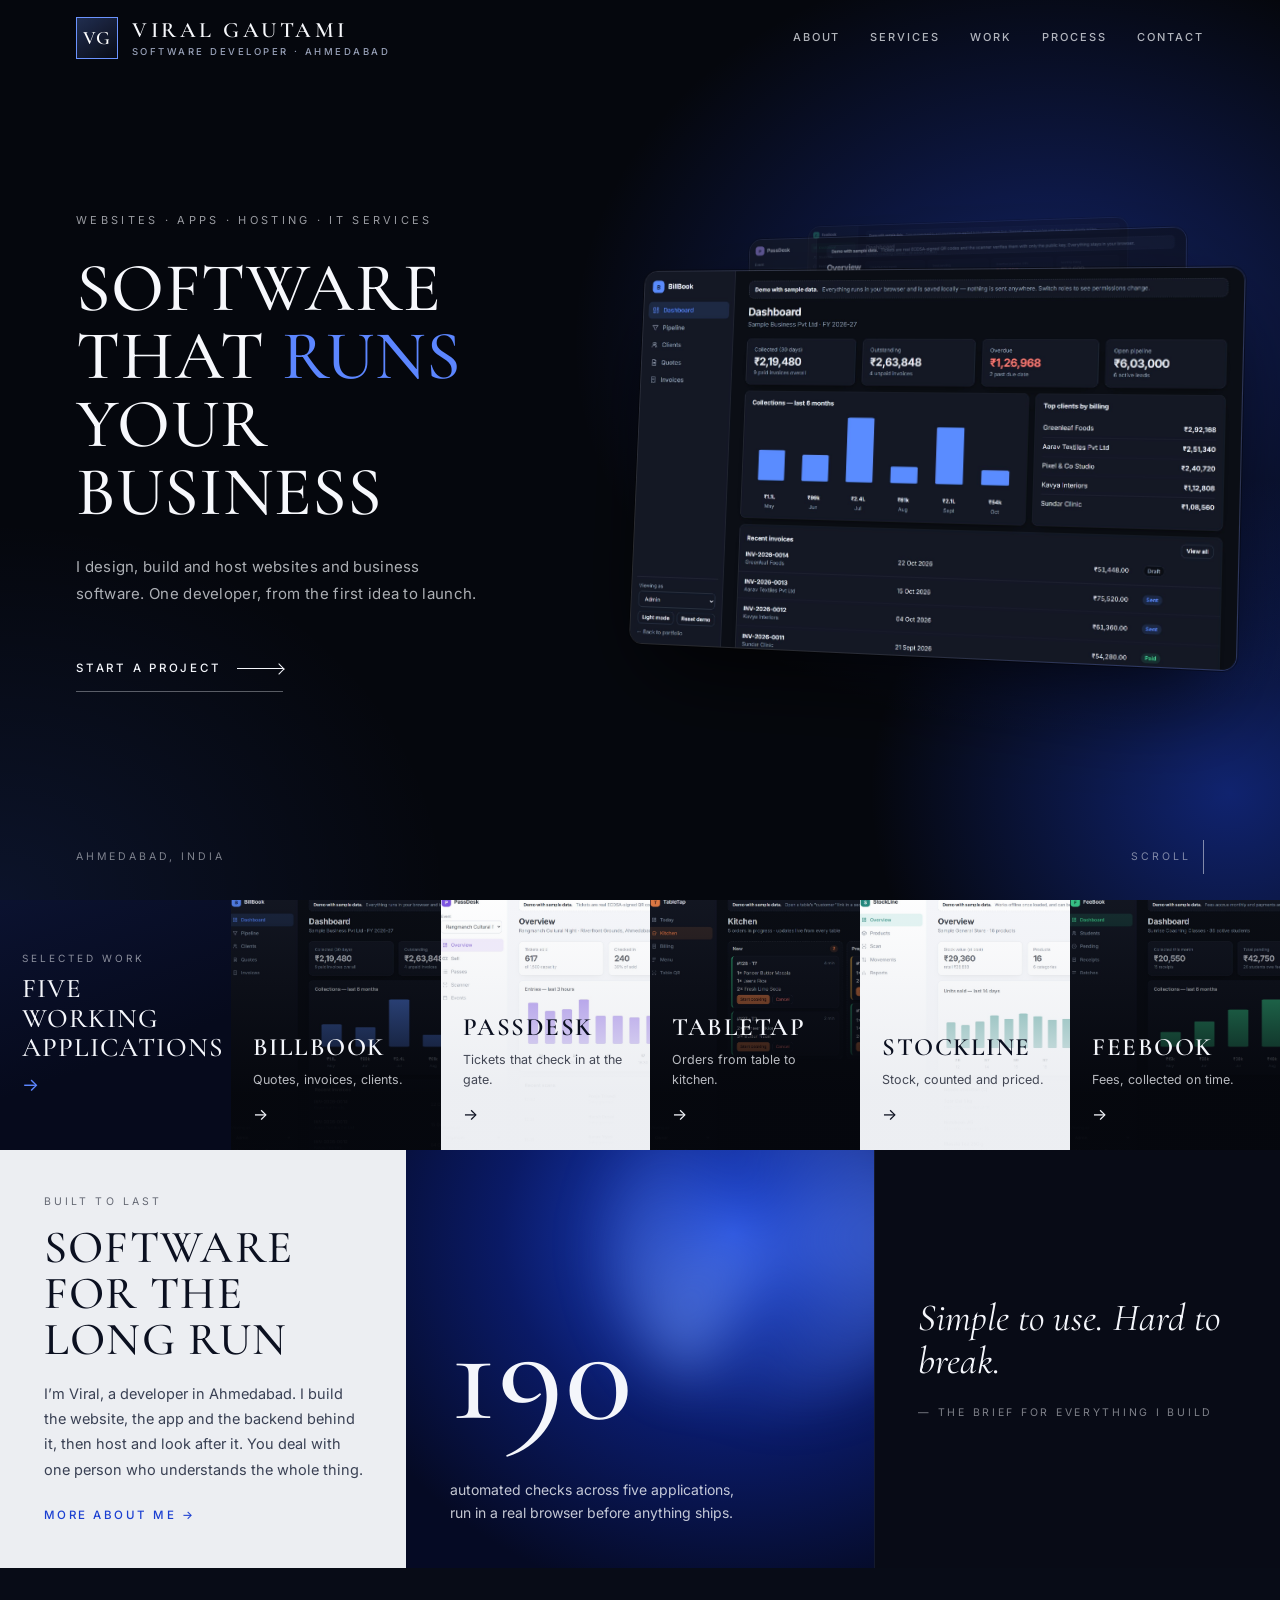
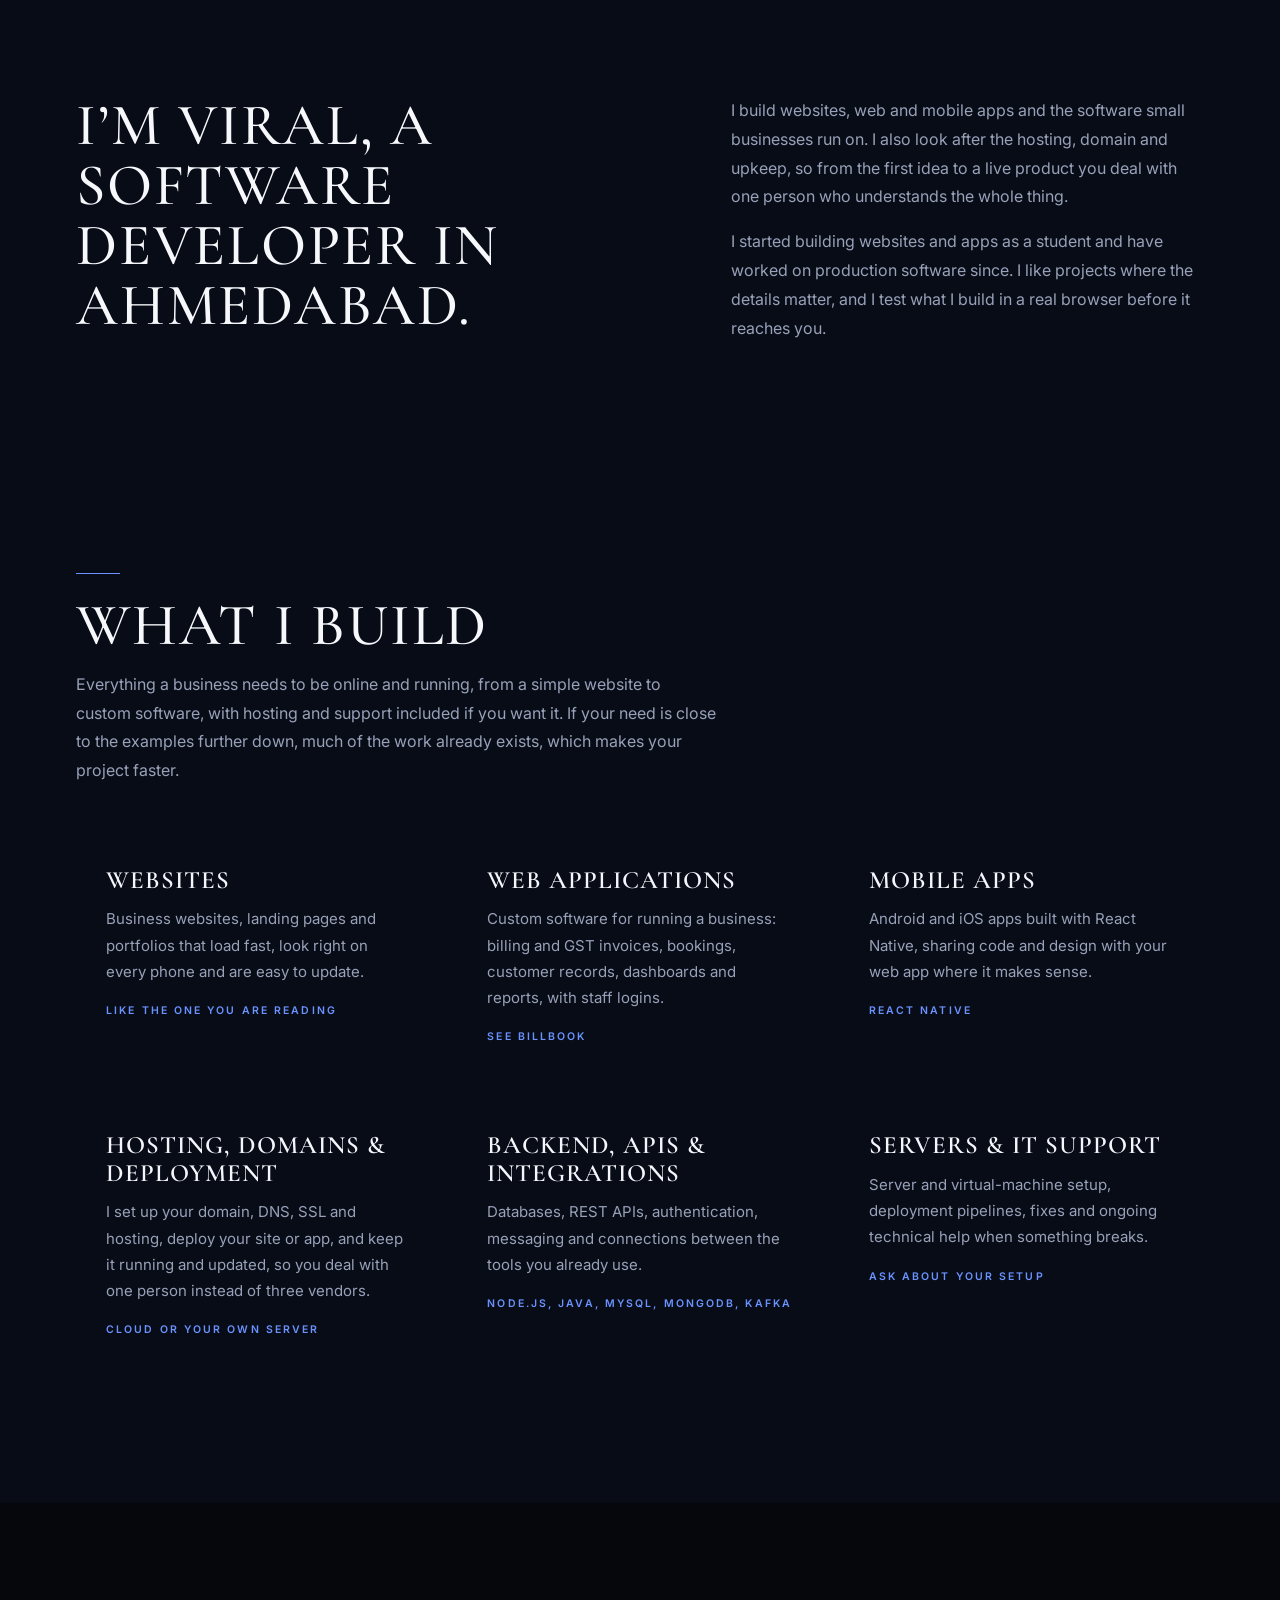
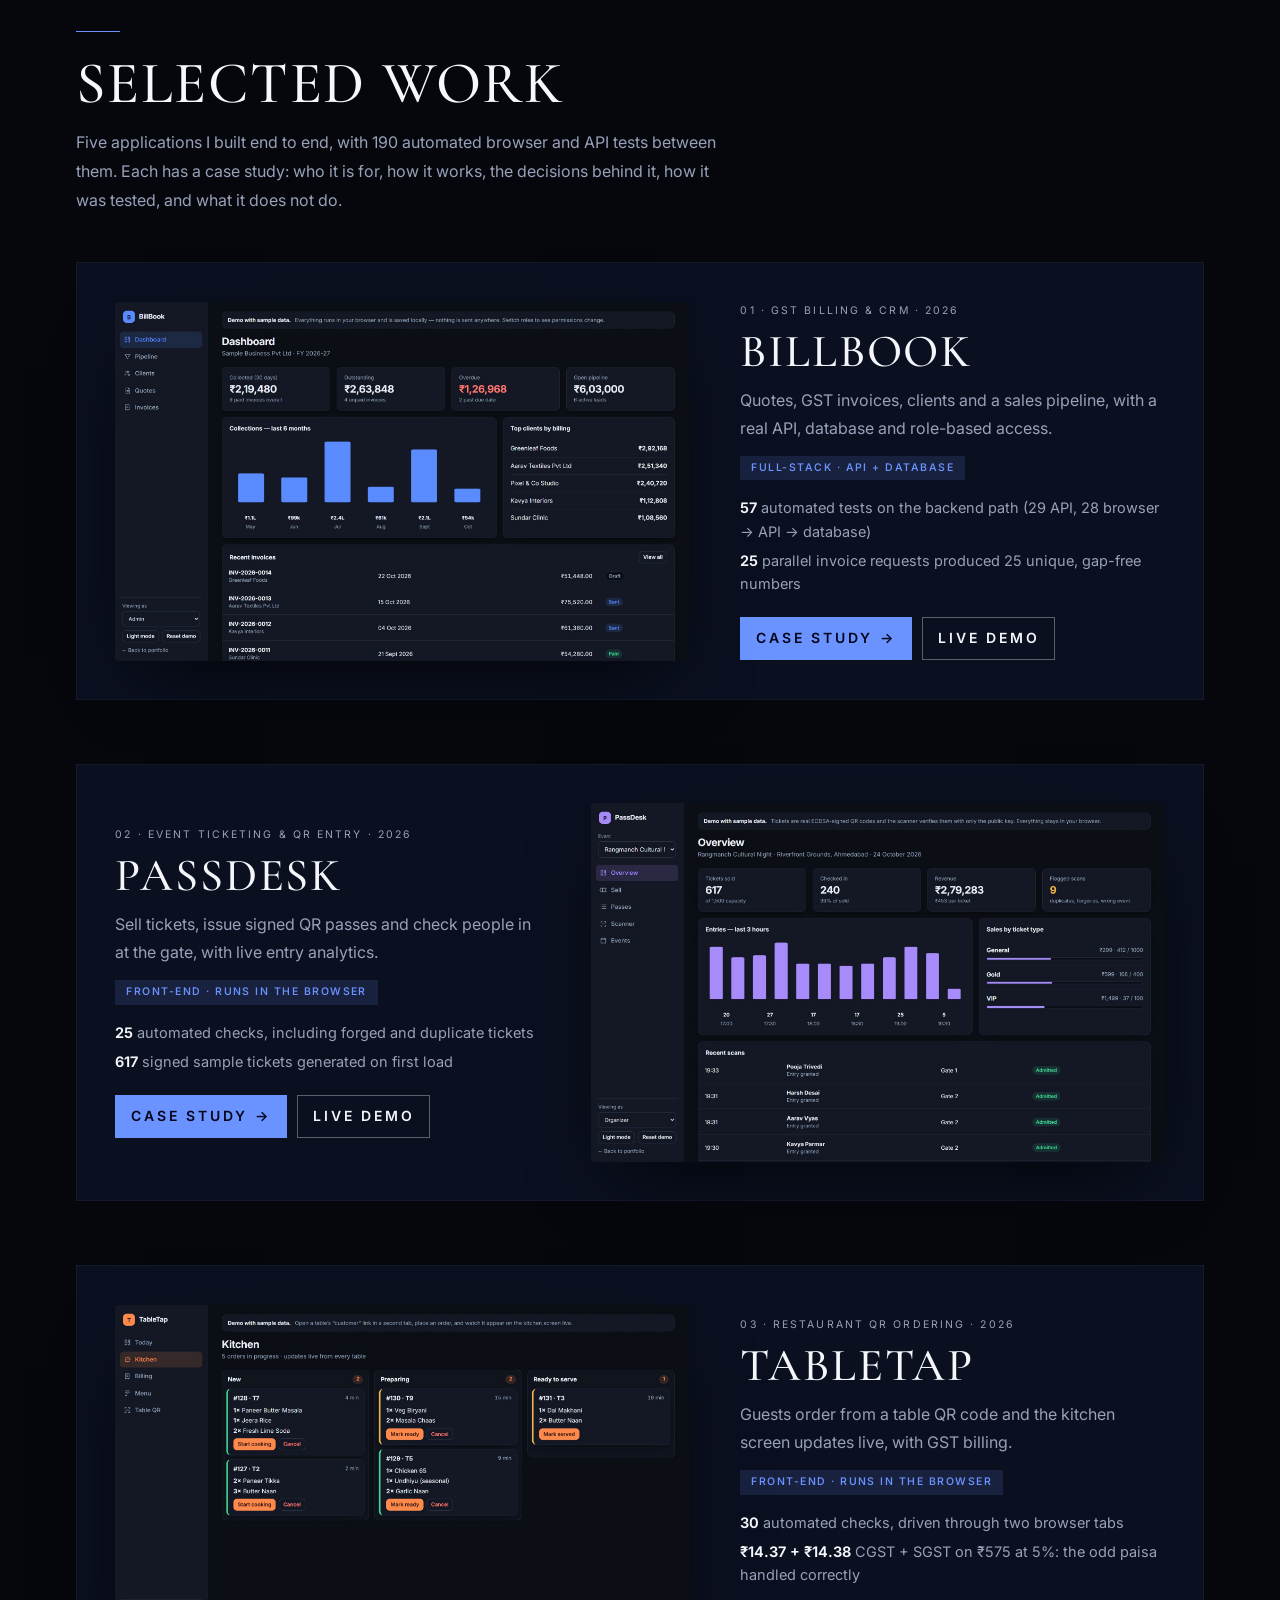
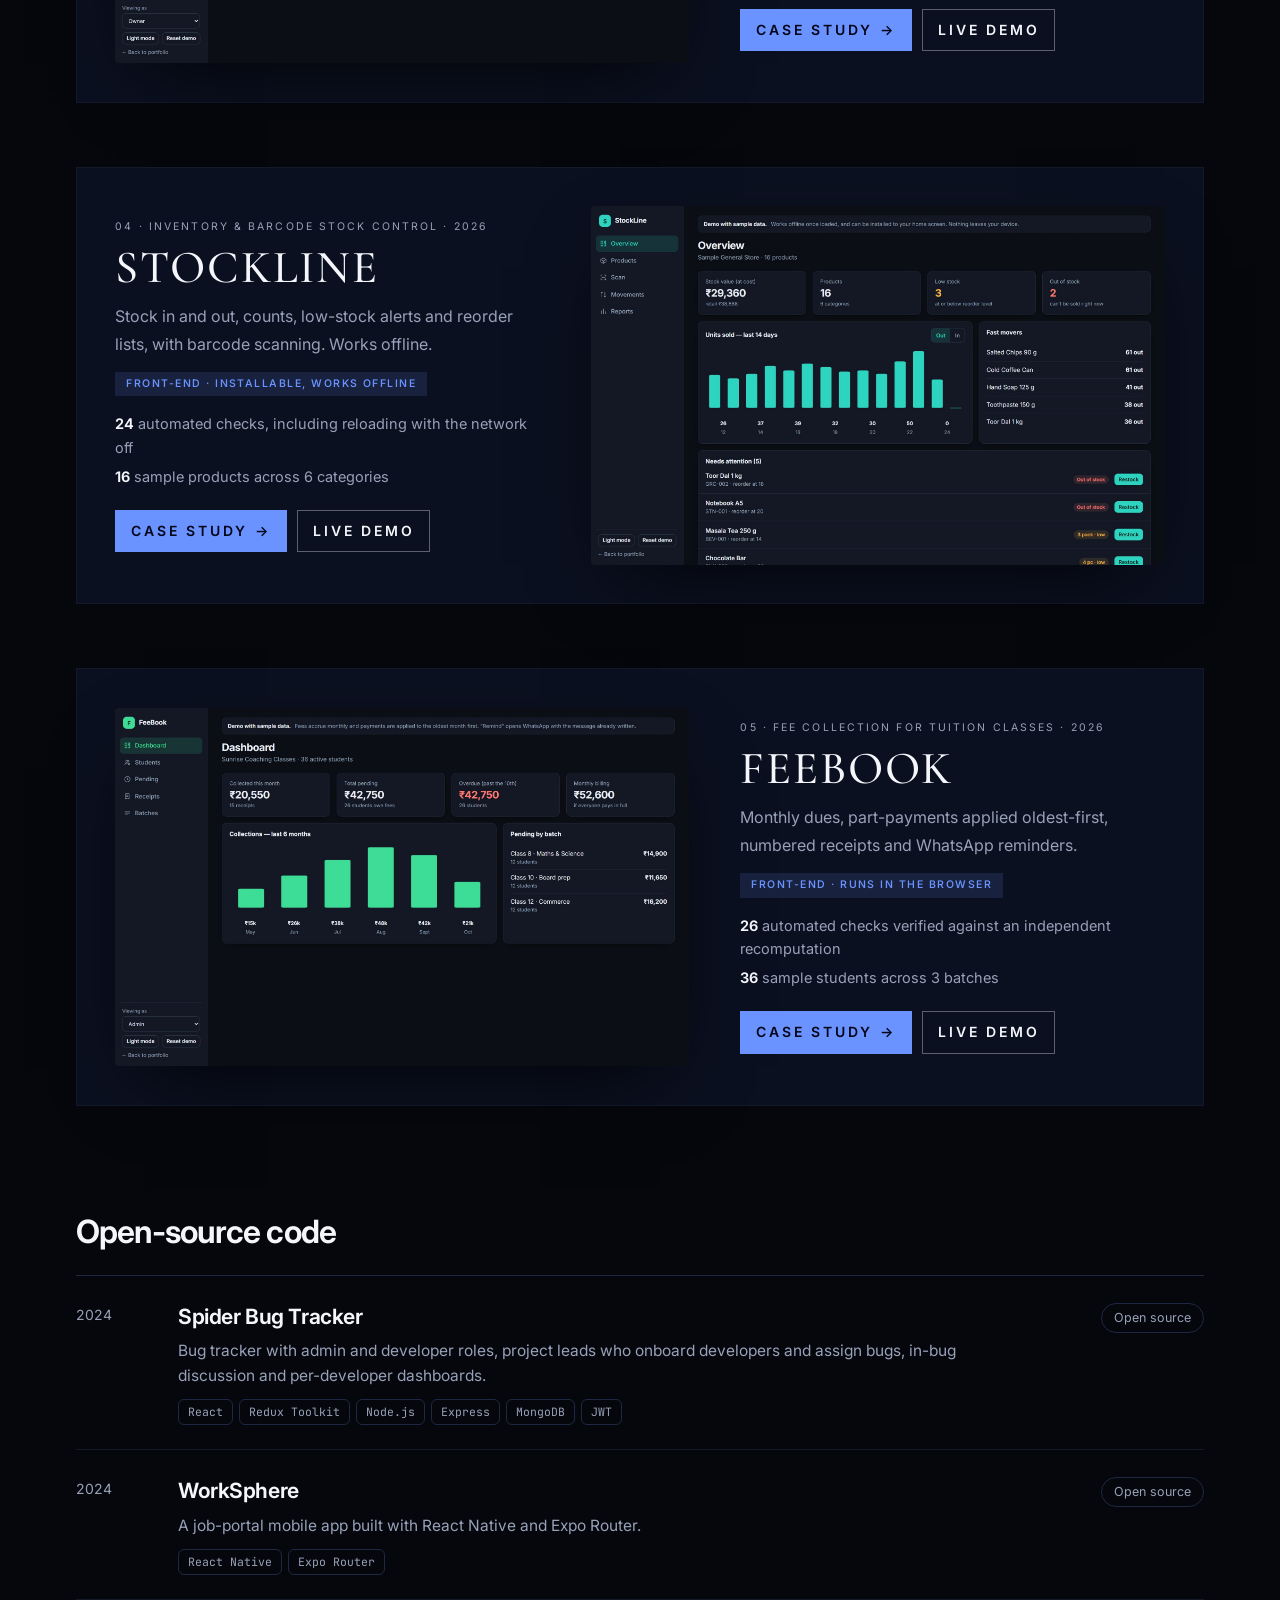
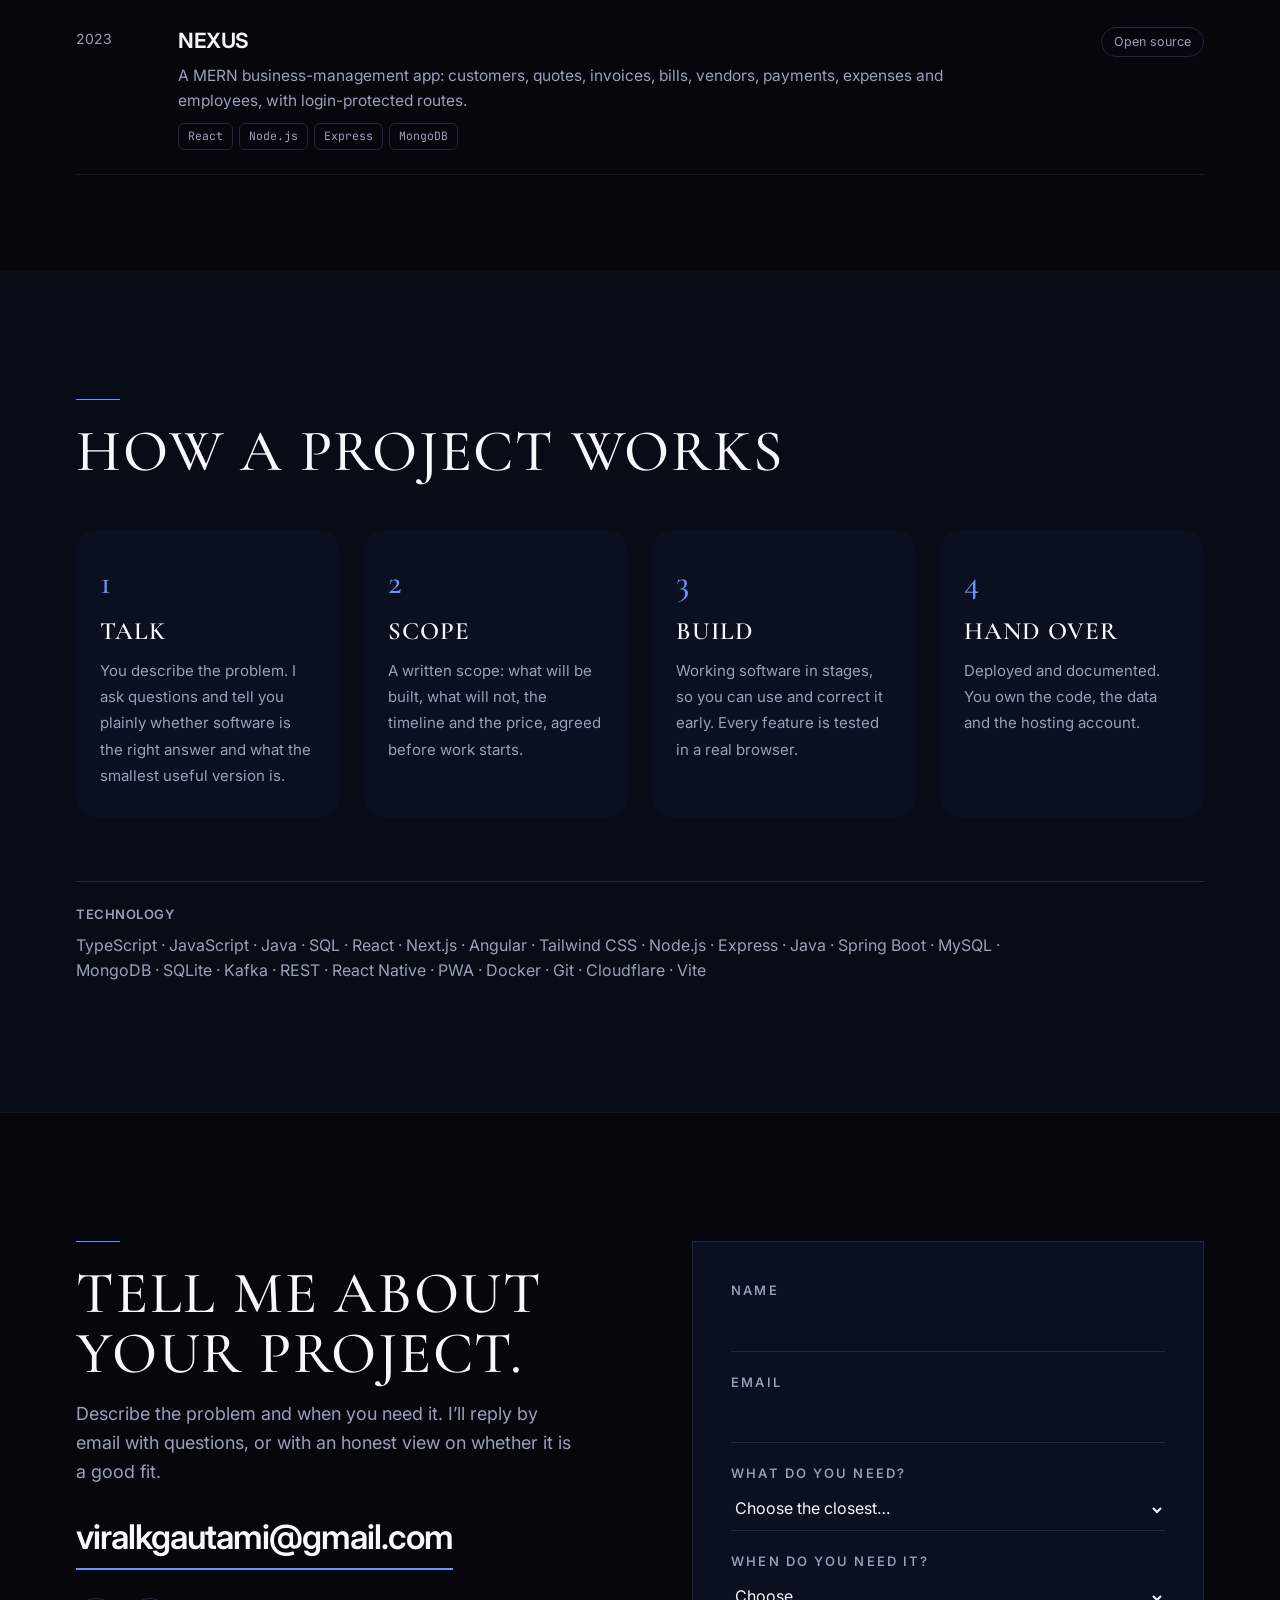
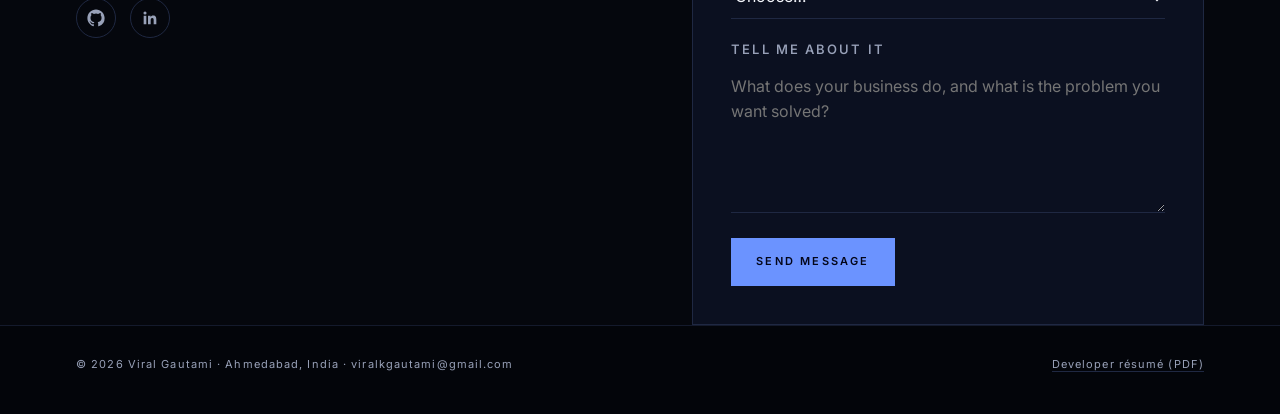
==== commit 7f24e8dc: "Deploy 2026-10-24T16:35:46.366Z" ====
--- a/index.html
+++ b/index.html
@@ -16,8 +16,8 @@
     <link rel="preconnect" href="https://fonts.gstatic.com" crossorigin />
     <link href="https://fonts.googleapis.com/css2?family=Cormorant+Garamond:ital,wght@0,500;0,600;1,500&family=Inter:wght@400;500;600;700&family=JetBrains+Mono:wght@400;500&display=swap" rel="stylesheet" />
     <script>document.documentElement.dataset.theme = 'dark';</script>
-    <script type="module" crossorigin src="/assets/index-93T0Rz7D.js"></script>
-    <link rel="stylesheet" crossorigin href="/assets/index-C7QXq_Ad.css">
+    <script type="module" crossorigin src="/assets/index-C6tdC4kB.js"></script>
+    <link rel="stylesheet" crossorigin href="/assets/index-C1Fv5Pxm.css">
   </head>
   <body>
     <div id="root"></div>
--- a/assets/index-C1Fv5Pxm.css
+++ b/assets/index-C1Fv5Pxm.css
@@ -0,0 +1 @@
+:root{--sans: "Inter", system-ui, -apple-system, "Segoe UI", Roboto, sans-serif;--mono: "JetBrains Mono", ui-monospace, Menlo, Consolas, monospace;--wrapw: 1240px;--gut: clamp(20px, 4.5vw, 56px)}:root[data-theme=light]{--bg: #ffffff;--band: #f5f5f7;--panel: #ffffff;--ink: #1d1d1f;--mute: #6e6e73;--line: #e5e5ea;--line2: #d2d2d7;--accent: #0066cc;--accent-soft: #e8f1fb;--ok: #16803c;--shadow: 0 2px 4px rgba(0, 0, 0, .04), 0 30px 70px -24px rgba(0, 0, 0, .28);color-scheme:light}:root[data-theme=dark]{--bg: #000000;--band: #101012;--panel: #161618;--ink: #f5f5f7;--mute: #a1a1a6;--line: #262629;--line2: #38383c;--accent: #2997ff;--accent-soft: rgba(41, 151, 255, .14);--ok: #30d158;--shadow: 0 2px 4px rgba(0, 0, 0, .5), 0 30px 70px -24px rgba(0, 0, 0, .9);color-scheme:dark}*{box-sizing:border-box}html{scroll-behavior:smooth;scroll-padding-top:76px;-webkit-text-size-adjust:100%}body{margin:0;background:var(--bg);color:var(--ink);font-family:var(--sans);font-size:17px;line-height:1.6;-webkit-font-smoothing:antialiased;overflow-x:hidden;transition:background .25s,color .25s}a{color:inherit;text-decoration:none}button{font:inherit;color:inherit;background:none;border:0;cursor:pointer}ul,ol{list-style:none;margin:0;padding:0}h1,h2,h3,h4,p,dl,dd,figure{margin:0}img{display:block;max-width:100%;height:auto}::selection{background:var(--accent);color:var(--bg)}:focus-visible{outline:2px solid var(--accent);outline-offset:3px;border-radius:6px}.wrap{max-width:var(--wrapw);margin:0 auto;padding:0 var(--gut)}.only-dark{display:none}:root[data-theme=dark] .only-dark{display:block}:root[data-theme=dark] .only-light{display:none}[data-reveal]{opacity:0;transform:translateY(14px);transition:opacity .6s ease,transform .6s ease}[data-reveal].in{opacity:1;transform:none}@media (prefers-reduced-motion: reduce){[data-reveal]{opacity:1;transform:none;transition:none}html{scroll-behavior:auto}}.nav{position:fixed;top:0;left:0;right:0;z-index:60;border-bottom:1px solid transparent;transition:background .25s,border-color .25s}.nav.past{background:color-mix(in srgb,var(--bg) 88%,transparent);backdrop-filter:blur(14px);-webkit-backdrop-filter:blur(14px);border-bottom-color:var(--line)}.nav-in{max-width:var(--wrapw);margin:0 auto;padding:0 var(--gut);height:64px;display:flex;align-items:center;gap:24px}.wordmark{font-weight:650;letter-spacing:-.02em;font-size:17px}.links{display:flex;gap:2px;margin-left:auto;font-size:14.5px}.links a{padding:8px 12px;border-radius:8px;color:var(--mute);transition:color .2s,background .2s}.links a:hover{color:var(--ink);background:color-mix(in srgb,var(--ink) 6%,transparent)}.tools{display:flex;gap:2px}.tool{width:38px;height:38px;display:grid;place-items:center;border-radius:9px;color:var(--mute);transition:color .2s,background .2s}.tool:hover{color:var(--ink);background:color-mix(in srgb,var(--ink) 6%,transparent)}.tool.menu{display:none}.btn{display:inline-flex;align-items:center;gap:8px;padding:12px 20px;border-radius:10px;border:1px solid var(--line2);background:var(--panel);font-size:15px;font-weight:550;letter-spacing:-.005em;transition:transform .2s,border-color .2s,background .2s,opacity .2s;cursor:pointer}.btn:hover{border-color:var(--ink);transform:translateY(-1px)}.btn.solid{background:var(--ink);color:var(--bg);border-color:var(--ink)}.btn.solid:hover{opacity:.88}.btn.sm{padding:9px 15px;font-size:14px}.btn:disabled{opacity:.5;cursor:progress;transform:none}.textlink{font-size:15px;font-weight:500;color:var(--mute)}.textlink:hover{color:var(--ink);text-decoration:underline;text-underline-offset:4px}.hero{padding:112px 0 clamp(48px,7vw,88px)}.hero-grid{display:grid;grid-template-columns:minmax(0,.82fr) minmax(0,1.18fr);gap:clamp(32px,5vw,72px);align-items:center}.status{display:inline-flex;align-items:center;gap:9px;font-size:13.5px;color:var(--mute);padding:6px 13px 6px 11px;border:1px solid var(--line2);border-radius:999px;background:var(--panel)}.status i{width:8px;height:8px;border-radius:50%;background:var(--ok)}.hero h1{font-size:clamp(48px,6.4vw,84px);line-height:1;letter-spacing:-.045em;font-weight:650;margin:24px 0 10px -.03em}.role{font-size:clamp(18px,1.7vw,22px);color:var(--mute);letter-spacing:-.015em}.intro{margin-top:22px;max-width:34em;color:var(--mute);font-size:17.5px;line-height:1.62}.actions{display:flex;flex-wrap:wrap;gap:10px;margin-top:28px}.socials{display:flex;align-items:center;flex-wrap:wrap;gap:8px 14px;margin-top:26px}.social{width:40px;height:40px;display:grid;place-items:center;border-radius:50%;border:1px solid var(--line2);color:var(--mute);transition:color .2s,border-color .2s}.social:hover{color:var(--ink);border-color:var(--ink)}.mail-link{font-size:15px;color:var(--mute)}.mail-link:hover{color:var(--accent)}.hero-demo{min-width:0}.demo-cap{margin-top:14px;font-size:14px;color:var(--mute)}.demo-cap b{color:var(--ink);font-weight:600}.demo-cap a{color:var(--accent);font-weight:550}.demo-cap a:hover{text-decoration:underline;text-underline-offset:3px}.frame{display:block;background:var(--panel);border:1px solid var(--line2);border-radius:14px;overflow:hidden;box-shadow:var(--shadow)}.frame-bar{display:flex;align-items:center;gap:6px;padding:10px 14px;border-bottom:1px solid var(--line);background:color-mix(in srgb,var(--ink) 3%,var(--panel))}.frame-bar i{width:10px;height:10px;border-radius:50%;background:var(--line2);display:block}.frame-bar span{margin-left:10px;flex:1;min-width:0;font-family:var(--mono);font-size:11.5px;color:var(--mute);background:var(--panel);border:1px solid var(--line);border-radius:6px;padding:3px 10px;overflow:hidden;text-overflow:ellipsis;white-space:nowrap}.frame-view{position:relative;overflow:hidden;background:#fff}.frame-view iframe{position:absolute;top:0;left:0;border:0;transform-origin:top left;background:#fff}.frame.static img{width:100%}.sec{padding:clamp(64px,9vw,112px) 0 0}.sec-head{margin-bottom:clamp(28px,4vw,48px);max-width:52em}.sec h2,.contact h2{font-size:clamp(32px,4.2vw,52px);line-height:1.05;letter-spacing:-.035em;font-weight:650}.sec-head p{margin-top:14px;color:var(--mute);font-size:18px;max-width:40em}.projs{display:flex;flex-direction:column;gap:clamp(28px,4vw,44px)}.proj{display:grid;grid-template-columns:minmax(0,1.15fr) minmax(0,.85fr);gap:clamp(24px,4vw,56px);align-items:center;padding-bottom:clamp(28px,4vw,44px);border-bottom:1px solid var(--line)}.proj:nth-child(2n){grid-template-columns:minmax(0,.85fr) minmax(0,1.15fr)}.proj:nth-child(2n) .proj-shot{order:2}.proj-shot{display:block;border:1px solid var(--line2);border-radius:12px;overflow:hidden;box-shadow:var(--shadow);background:var(--panel);transition:transform .4s cubic-bezier(.2,.7,.2,1)}.proj-shot:hover{transform:translateY(-4px)}.proj-shot img{width:100%}.proj-meta{font-size:13.5px;color:var(--mute)}.proj h3{font-size:clamp(28px,3vw,40px);line-height:1.08;letter-spacing:-.03em;font-weight:650;margin:8px 0 12px}.proj h3 a:hover{color:var(--accent)}.proj-blurb{color:var(--mute);font-size:17px}.badge{display:inline-block;margin-top:14px;font-size:12.5px;font-weight:550;color:var(--accent);background:var(--accent-soft);padding:4px 11px;border-radius:999px}.facts-inline{margin-top:16px;display:grid;gap:6px;font-size:14.5px;color:var(--mute)}.facts-inline b{color:var(--ink);font-weight:650}.proj-links{display:flex;flex-wrap:wrap;gap:10px;margin-top:22px}.list-title{font-size:clamp(24px,2.6vw,32px);letter-spacing:-.03em;font-weight:650;margin:clamp(48px,7vw,80px) 0 18px}.rows{border-top:1px solid var(--line2)}.rows>li{display:grid;grid-template-columns:84px minmax(0,1fr) auto;gap:18px;padding:24px 0;border-bottom:1px solid var(--line);align-items:start}.r-year{font-size:14px;color:var(--mute);padding-top:4px}.r-main h4{font-size:21px;font-weight:650;letter-spacing:-.02em}.r-main h4 a:hover{color:var(--accent)}.r-main p{color:var(--mute);font-size:15.5px;margin:6px 0 10px;max-width:52em}.r-badge{font-size:12.5px;color:var(--mute);border:1px solid var(--line2);border-radius:999px;padding:4px 12px;white-space:nowrap;margin-top:3px}.tags{display:flex;flex-wrap:wrap;gap:6px}.tags li{font-family:var(--mono);font-size:11.5px;padding:3px 9px;border:1px solid var(--line2);border-radius:6px;color:var(--mute)}.note{margin-top:18px;font-size:13.5px;color:var(--mute)}.exp{max-width:860px}.job{padding-bottom:28px;margin-bottom:28px;border-bottom:1px solid var(--line)}.job.minor{display:grid;gap:10px}.job.minor:last-child{border-bottom:0}.job-head{display:flex;justify-content:space-between;gap:16px;align-items:baseline;flex-wrap:wrap}.job-head h3{font-size:18px;font-weight:600;letter-spacing:-.015em}.job-head span{font-size:14px;color:var(--mute)}.job-sub{color:var(--mute);font-size:15px;margin:2px 0 12px}.job ul{display:grid;gap:8px}.job li{position:relative;padding-left:18px;font-size:16.5px}.job li:before{content:"";position:absolute;left:0;top:.72em;width:6px;height:6px;border-radius:50%;background:var(--accent)}.stack-grid{display:grid;grid-template-columns:repeat(5,minmax(0,1fr));gap:24px;border-top:1px solid var(--line2);padding-top:24px}.stack-grid h3{font-size:13px;font-weight:600;letter-spacing:.04em;text-transform:uppercase;color:var(--mute);margin-bottom:10px}.stack-grid li{font-size:16px;line-height:1.9}.contact{padding-bottom:clamp(72px,10vw,120px)}.contact-grid{display:grid;grid-template-columns:minmax(0,1fr) minmax(0,.95fr);gap:clamp(32px,6vw,88px);align-items:start;border-top:1px solid var(--line2);padding-top:clamp(40px,6vw,72px)}.lead{margin:16px 0 24px;color:var(--mute);font-size:18px;max-width:28em}.mail{display:inline-block;font-size:clamp(22px,3vw,34px);font-weight:600;letter-spacing:-.03em;border-bottom:2px solid var(--accent);padding-bottom:3px;overflow-wrap:anywhere}.mail:hover{color:var(--accent)}.contact .socials{margin-top:28px}.form-wrap{background:var(--panel);border:1px solid var(--line);border-radius:16px;padding:clamp(22px,3vw,32px);box-shadow:var(--shadow)}.form{display:flex;flex-direction:column;gap:20px;position:relative}.form label span{display:block;font-size:13px;font-weight:550;color:var(--mute);margin-bottom:6px}.form input,.form textarea{width:100%;font:inherit;font-size:16.5px;color:var(--ink);background:transparent;border:0;border-bottom:1px solid var(--line2);border-radius:0;padding:8px 0 10px;resize:vertical;transition:border-color .2s}.form input:focus,.form textarea:focus{outline:none;border-color:var(--accent)}.form .hp{position:absolute;left:-9999px;width:1px;height:1px;opacity:0}.form .btn{align-self:flex-start}.form-error{font-size:14.5px;color:var(--mute)}.form-error a{color:var(--accent);text-decoration:underline;text-underline-offset:3px}.form-done h3{font-size:26px;font-weight:650;letter-spacing:-.02em}.form-done p{color:var(--mute);margin:8px 0 16px}.foot{border-top:1px solid var(--line);padding:24px 0 36px;font-size:13.5px;color:var(--mute)}.foot .wrap{display:flex;flex-wrap:wrap;justify-content:space-between;gap:6px 24px}.case{padding-top:96px;padding-bottom:clamp(60px,8vw,100px)}.back{display:inline-block;font-size:14.5px;color:var(--mute);margin-bottom:28px}.back:hover{color:var(--ink)}.case-head{max-width:52em;margin-bottom:clamp(28px,4vw,44px)}.case h1{font-size:clamp(44px,6vw,76px);line-height:1;letter-spacing:-.045em;font-weight:650;margin:10px 0 18px -.03em}.case-sum{font-size:clamp(17px,1.6vw,20px);color:var(--mute);line-height:1.62;max-width:40em}.case .frame{margin-top:4px}.case-facts{display:grid;grid-template-columns:repeat(3,minmax(0,1fr));gap:24px;margin:clamp(32px,5vw,56px) 0}.case-facts>div{border-top:1px solid var(--line2);padding-top:14px}.case-facts dt{font-size:clamp(26px,3.4vw,42px);font-weight:650;letter-spacing:-.035em;line-height:1.05}.case-facts dd{margin-top:8px;font-size:14.5px;color:var(--mute);max-width:26em}.case-cols{display:grid;grid-template-columns:repeat(2,minmax(0,1fr));gap:clamp(28px,5vw,64px);margin:clamp(36px,5vw,64px) 0}.case h2{font-size:clamp(22px,2.4vw,30px);letter-spacing:-.03em;font-weight:650;margin-bottom:14px}.case section p,.case section ul:not(.tags) li{color:var(--mute);font-size:16.5px}.case section ul:not(.tags){display:grid;gap:10px}.case section ul:not(.tags) li{position:relative;padding-left:18px}.case section ul:not(.tags) li:before{content:"";position:absolute;left:0;top:.72em;width:6px;height:6px;border-radius:50%;background:var(--accent)}.case-block{margin:clamp(40px,6vw,72px) 0;padding-top:28px;border-top:1px solid var(--line2)}.case-block .tags{margin-top:18px}.decisions{display:grid;grid-template-columns:repeat(2,minmax(0,1fr));gap:28px clamp(28px,5vw,64px)}.decisions h3{font-size:18px;font-weight:600;letter-spacing:-.015em;margin-bottom:6px}.decisions p{color:var(--mute);font-size:16px}.next-case{display:block;margin-top:clamp(40px,6vw,72px);padding:26px 28px;border:1px solid var(--line2);border-radius:14px;background:var(--panel);transition:border-color .2s,transform .2s}.next-case:hover{border-color:var(--ink);transform:translateY(-2px)}.next-case span{display:block;font-size:13px;color:var(--mute)}.next-case b{display:block;font-size:clamp(24px,3vw,36px);letter-spacing:-.03em;font-weight:650;margin:2px 0}.next-case em{font-style:normal;color:var(--mute);font-size:15px}.arch{background:var(--panel);border:1px solid var(--line);border-radius:14px;padding:clamp(18px,3vw,32px);overflow-x:auto}.arch-row{display:flex;align-items:stretch;justify-content:center;min-width:min-content}.arch-seg{display:flex;align-items:center}.arch-node{min-width:180px;max-width:240px;border:1.5px solid var(--line2);border-radius:12px;padding:14px 16px;display:flex;flex-direction:column;gap:3px;background:var(--bg)}.arch-node b{font-size:15px;font-weight:650;margin-bottom:4px}.arch-node span{font-size:13.5px;color:var(--mute);line-height:1.45}.arch-node.client{border-color:color-mix(in srgb,var(--accent) 55%,var(--line2))}.arch-node.server{border-color:var(--ink)}.arch-node.store{border-style:dashed}.arch-link{display:flex;flex-direction:column;align-items:center;gap:4px;width:112px;color:var(--mute);padding:0 6px}.arch-link em{font-style:normal;font-family:var(--mono);font-size:10.5px;text-align:center;line-height:1.25}.arch-link svg{width:100%;height:12px}@media (max-width: 1060px){.stack-grid{grid-template-columns:repeat(3,minmax(0,1fr));row-gap:28px}}@media (max-width: 999px){.hero-grid{grid-template-columns:minmax(0,1fr)}.hero{padding-top:96px}}@media (max-width: 860px){.tool.menu{display:grid}.tools{margin-left:auto}.links{position:fixed;top:64px;left:0;right:0;flex-direction:column;gap:0;margin:0;padding:4px var(--gut) 18px;background:var(--bg);border-bottom:1px solid var(--line);transform:translateY(-120%);visibility:hidden;transition:transform .3s,visibility .3s;font-size:16px}.nav.open .links{transform:none;visibility:visible}.links a{padding:14px 2px;border-radius:0;border-bottom:1px solid var(--line);color:var(--ink)}.proj,.proj:nth-child(2n){grid-template-columns:minmax(0,1fr)}.proj:nth-child(2n) .proj-shot{order:0}.rows>li{grid-template-columns:minmax(0,1fr);gap:6px}.r-badge{justify-self:start}.contact-grid,.case-cols,.decisions{grid-template-columns:minmax(0,1fr)}.case-facts{grid-template-columns:minmax(0,1fr);gap:18px}.arch-row,.arch-seg{flex-direction:column;align-items:stretch}.arch-node{max-width:none}.arch-link{width:auto;flex-direction:row;justify-content:center;padding:8px 0}.arch-link svg{display:none}.arch-link:after{content:"↓";font-size:20px;line-height:1;color:var(--mute)}}@media (max-width: 560px){body{font-size:16.5px}.stack-grid{grid-template-columns:repeat(2,minmax(0,1fr))}.hero h1{font-size:min(14vw,64px)}.actions .btn{flex:1 1 100%;justify-content:center}.form .btn{width:100%;justify-content:center}}.wordmark small{display:block;font-weight:450;font-size:11.5px;letter-spacing:0;color:var(--mute);margin-top:-3px}.hero h1{font-size:clamp(36px,4.1vw,56px);line-height:1.06;margin:22px 0 14px -.02em}.role{font-size:16px}.svc{display:grid;grid-template-columns:repeat(3,minmax(0,1fr));gap:0;border-top:1px solid var(--line2);border-left:1px solid var(--line2)}.svc li{padding:26px 24px 28px;border-right:1px solid var(--line2);border-bottom:1px solid var(--line2)}.svc h3{font-size:19px;font-weight:650;letter-spacing:-.02em;margin-bottom:8px}.svc p{color:var(--mute);font-size:15.5px}.svc span{display:block;margin-top:14px;font-size:13.5px;font-weight:550;color:var(--accent)}.steps{display:grid;grid-template-columns:repeat(4,minmax(0,1fr));gap:24px}.steps li{border-top:1px solid var(--line2);padding-top:16px}.steps b{display:inline-grid;place-items:center;width:30px;height:30px;border-radius:50%;background:var(--accent-soft);color:var(--accent);font-size:14px;margin-bottom:12px}.steps h3{font-size:19px;font-weight:650;letter-spacing:-.02em;margin-bottom:6px}.steps p{color:var(--mute);font-size:15.5px}.tech{margin-top:clamp(40px,6vw,64px);padding-top:22px;border-top:1px solid var(--line2)}.tech h3{font-size:13px;font-weight:600;letter-spacing:.04em;text-transform:uppercase;color:var(--mute);margin-bottom:8px}.tech p{font-size:16px;color:var(--mute);max-width:60em}.case-for{margin:clamp(32px,5vw,56px) 0;padding:clamp(22px,3vw,32px);border:1px solid var(--line2);border-radius:14px;background:var(--panel)}.case-for p{color:var(--mute);font-size:17px;max-width:46em;margin-bottom:18px}.form select{width:100%;font:inherit;font-size:16.5px;color:var(--ink);background:transparent;border:0;border-bottom:1px solid var(--line2);padding:8px 0 10px;border-radius:0}.form select:focus{outline:none;border-color:var(--accent)}.form select option{color:#14161a}.foot a{text-decoration:underline;text-underline-offset:3px}@media (max-width: 1060px){.svc,.steps{grid-template-columns:repeat(2,minmax(0,1fr))}}@media (max-width: 640px){.svc,.steps{grid-template-columns:minmax(0,1fr)}.hero h1{font-size:min(10.5vw,46px)}.wordmark small{display:none}}@media (min-width: 1061px){.svc li:last-child:nth-child(3n+2){grid-column:span 2}}.hello{margin:22px 0 0;font-size:18px;color:var(--mute)}.hero h1{font-size:clamp(44px,6vw,80px);line-height:1;letter-spacing:-.045em;margin:4px 0 10px -.03em}.hero .role{font-size:clamp(17px,1.6vw,21px)}.hero .intro{max-width:36em}.hero .intro+.intro{margin-top:14px}.hero-grid{grid-template-columns:minmax(0,1.15fr) minmax(0,.85fr);align-items:start}.glance{background:var(--panel);border:1px solid var(--line2);border-radius:16px;padding:clamp(20px,2.6vw,28px);box-shadow:var(--shadow);margin-top:14px}.glance-head{display:flex;align-items:center;gap:14px;padding-bottom:18px;border-bottom:1px solid var(--line)}.mono-mark{width:48px;height:48px;border-radius:12px;background:var(--ink);color:var(--bg);display:grid;place-items:center;font-weight:750;letter-spacing:-.04em;font-size:18px;flex:none}.glance-head b{display:block;font-size:17px;letter-spacing:-.02em}.glance-head span:not(.mono-mark){font-size:14px;color:var(--mute)}.glance dl>div{display:grid;grid-template-columns:96px minmax(0,1fr);gap:14px;padding:13px 0;border-bottom:1px solid var(--line);font-size:15px}.glance dt{color:var(--mute);font-size:13.5px;padding-top:1px}.glance dd{margin:0;line-height:1.5}.chips{display:flex;flex-wrap:wrap;gap:7px;padding-top:18px}.chips li{font-size:13px;font-weight:550;padding:5px 12px;border-radius:999px;background:var(--accent-soft);color:var(--accent)}.work-demo{margin-bottom:clamp(36px,5vw,60px)}.work-demo .frame{max-width:1040px}.form-error p{margin-bottom:12px}@media (max-width: 999px){.hero-grid{grid-template-columns:minmax(0,1fr)}.glance{margin-top:8px}}@media (max-width: 560px){.hero h1{font-size:min(14vw,60px)}.glance dl>div{grid-template-columns:minmax(0,1fr);gap:2px}}@media (min-width: 1061px){.svc li:last-child:nth-child(3n+2){grid-column:auto}}.hero{padding:clamp(120px,16vw,188px) 0 clamp(36px,5vw,56px);text-align:center}.hero-center{display:flex;flex-direction:column;align-items:center}.eyebrow{font-size:15px;font-weight:500;color:var(--mute);letter-spacing:0}.hero h1{font-size:clamp(40px,7vw,92px);line-height:1.02;letter-spacing:-.045em;font-weight:700;margin:18px auto 0;max-width:13.5em;text-wrap:balance}.hero .sub{margin:22px auto 0;max-width:30em;font-size:clamp(19px,2vw,26px);line-height:1.35;color:var(--mute);letter-spacing:-.018em;text-wrap:balance}.cta{display:flex;align-items:center;justify-content:center;flex-wrap:wrap;gap:14px 28px;margin-top:34px}.btn.lg{padding:14px 26px;font-size:17px;border-radius:999px}.btn.solid{background:var(--accent);border-color:var(--accent);color:#fff}.btn.solid:hover{opacity:.9}.textcta{font-size:18px;color:var(--accent)}.textcta:hover{text-decoration:underline;text-underline-offset:4px}.product{padding:0 0 clamp(56px,8vw,96px);background:linear-gradient(var(--bg) 0,var(--bg) 18%,var(--band) 18%)}.product .frame{max-width:1120px;margin:0 auto;border-radius:18px}.product .demo-cap{text-align:center;margin-top:22px;font-size:15px}.sec{padding:clamp(72px,10vw,128px) 0 clamp(8px,2vw,24px)}.about{background:var(--bg);padding-bottom:clamp(72px,10vw,128px)}.about-grid{display:grid;grid-template-columns:minmax(0,1.1fr) minmax(0,.9fr);gap:clamp(32px,6vw,96px);align-items:start}.about h2{font-size:clamp(32px,4.6vw,60px);line-height:1.05;letter-spacing:-.04em;font-weight:700}.about-copy p{font-size:18px;line-height:1.6;color:var(--mute)}.about-copy p+p{margin-top:16px}.about-copy .tools{color:var(--ink);font-size:15.5px;font-weight:500;padding-top:18px;margin-top:22px;border-top:1px solid var(--line2)}#services,#process{background:var(--band);padding-bottom:clamp(72px,10vw,128px)}#work{background:var(--bg);padding-bottom:clamp(56px,8vw,96px)}.sec h2{font-weight:700;letter-spacing:-.04em}.svc{border:0;gap:16px}.svc li{background:var(--panel);border:0;border-radius:22px;padding:30px 28px 32px;box-shadow:none}.svc h3{font-size:21px}.svc span{color:var(--accent)}.steps li{border-top:0;background:var(--panel);border-radius:22px;padding:26px 24px 28px}.steps b{background:var(--ink);color:var(--bg)}.tech{border-top-color:var(--line2)}.proj{border-bottom:0;background:var(--band);border-radius:28px;padding:clamp(18px,2.6vw,32px)}.proj-shot{border:0;border-radius:16px}.contact{background:var(--band)}.contact-grid{border-top:0;padding-top:0}.form-wrap{border:0;box-shadow:none}.nav.past{background:color-mix(in srgb,var(--bg) 80%,transparent)}.badge{background:var(--accent-soft);color:var(--accent)}.status{display:none}@media (max-width: 860px){.about-grid{grid-template-columns:minmax(0,1fr)}.hero{padding-top:104px}}@media (max-width: 560px){.hero h1{font-size:min(11.5vw,46px)}.cta .btn{width:100%;justify-content:center}.proj{border-radius:22px}}.stage{position:relative;height:430vh;background:var(--bg)}.stage-pin{position:sticky;top:0;height:100vh;overflow:hidden}.stage-head{position:absolute;left:0;right:0;top:17vh;padding:0 var(--gut);text-align:center;display:flex;flex-direction:column;align-items:center;will-change:transform,opacity;pointer-events:none}.stage-head a{pointer-events:auto}.stage-head h1{font-size:clamp(44px,6.4vw,92px);line-height:1.02;letter-spacing:-.045em;font-weight:700;margin:16px auto 0;max-width:13em;text-wrap:balance}.stage-head .sub{margin:20px auto 0;max-width:30em;font-size:clamp(19px,1.9vw,25px);line-height:1.35;color:var(--mute);letter-spacing:-.018em;text-wrap:balance}.stage-cap{position:absolute;left:0;right:0;top:9.5vh;text-align:center;padding:0 var(--gut);pointer-events:none;will-change:opacity,transform}.stage-cap a{pointer-events:auto}.stage-cap span{display:block;font-size:14px;font-weight:600;letter-spacing:.04em;text-transform:uppercase;color:var(--accent);margin-bottom:8px}.stage-cap b{display:block;font-size:clamp(26px,3.4vw,46px);font-weight:700;letter-spacing:-.04em;line-height:1.08}.stage-cap .cta{margin-top:16px}.stage-frame{position:absolute;left:50%;top:20vh;transform-origin:top center;will-change:transform,opacity}.stage-frame .frame{border-radius:18px;box-shadow:var(--shadow)}.stage-glow{position:absolute;left:50%;top:50%;width:min(1300px,120vw);height:60vh;transform:translate(-50%,-30%);background:radial-gradient(closest-side,color-mix(in srgb,var(--accent) 22%,transparent),transparent);filter:blur(30px);opacity:0;pointer-events:none}.stage-hint{position:absolute;bottom:4vh;left:50%;transform:translate(-50%);display:flex;align-items:center;gap:10px;font-size:12.5px;letter-spacing:.14em;text-transform:uppercase;color:var(--mute)}.stage-hint span{width:1px;height:28px;background:var(--mute);transform-origin:top;animation:hintline 2s ease-in-out infinite}@keyframes hintline{0%,to{transform:scaleY(.2)}50%{transform:scaleY(1)}}@media (prefers-reduced-motion: reduce){.stage-hint span{animation:none}}.frame-under{position:absolute;top:0;right:0;bottom:0;left:0;background:#fff}.frame-under img{width:100%;height:100%;object-fit:cover;object-position:left top}:root{--serif: "Cormorant Garamond", "Times New Roman", Georgia, serif;--night: #05070d;--stone: #eceef2}.nav-in{display:grid;grid-template-columns:1fr auto 1fr;gap:16px}.wordmark{grid-column:2;grid-row:1;text-align:center;font-family:var(--serif);font-weight:500;font-size:24px;letter-spacing:.2em;text-transform:uppercase;line-height:1.05}.wordmark small{font-family:var(--sans);font-size:9px;letter-spacing:.34em;margin-top:4px;font-weight:500}.links{grid-column:1;grid-row:1;justify-self:start;margin-left:0;font-size:11px;letter-spacing:.18em;text-transform:uppercase;font-weight:500}.tools{grid-column:3;grid-row:1;justify-self:end;margin-left:0;align-items:center}.nav.onhero .wordmark,.nav.onhero .links a,.nav.onhero .tool{color:#f4f6fb}.nav.onhero .wordmark small{color:#f4f6fb99}.nav.onhero .links a:hover,.nav.onhero .tool:hover{background:#ffffff1a}@media (max-width: 860px){.nav-in{display:flex}.wordmark{text-align:left;font-size:20px;letter-spacing:.16em}.wordmark small{display:none}.nav.onhero .links{background:#0a0d16;border-color:#1b2030}.nav.onhero .links a{color:#f4f6fb;border-color:#1b2030}}.lh{position:relative;min-height:100vh;min-height:100svh;background:var(--night);color:#f4f6fb;overflow:hidden;display:flex;flex-direction:column;isolation:isolate}.lh-glow{position:absolute;top:0;right:0;bottom:0;left:0;z-index:-1;background:radial-gradient(60% 70% at 82% 38%,rgba(40,80,255,.38),transparent 62%),radial-gradient(40% 50% at 96% 88%,rgba(27,63,209,.5),transparent 70%),radial-gradient(50% 60% at 0% 100%,rgba(59,109,255,.12),transparent 70%)}.lh-in{flex:1;width:100%;max-width:1360px;margin:0 auto;padding:120px var(--gut) 56px;display:grid;grid-template-columns:minmax(0,.86fr) minmax(0,1.14fr);gap:clamp(24px,4vw,64px);align-items:center}.lh-eye{font-size:11px;letter-spacing:.3em;text-transform:uppercase;color:#f4f6fb9e;margin:0 0 26px}.lh h1{font-family:var(--serif);font-weight:500;text-transform:uppercase;font-size:clamp(46px,6.3vw,100px);line-height:.98;letter-spacing:.015em;margin:0;color:#f7f8fc;text-wrap:balance}.lh h1 em{font-style:normal;color:#5c86ff}.lh-sub{margin:28px 0 0;max-width:27em;font-size:15px;line-height:1.75;letter-spacing:.02em;color:#f4f6fbb3}.lh-cta{display:inline-flex;align-items:center;gap:16px;margin-top:38px;font-size:11.5px;letter-spacing:.24em;text-transform:uppercase;font-weight:500;color:#f4f6fb;padding:14px 0;border-bottom:1px solid rgba(244,246,251,.35);transition:border-color .25s,gap .25s}.lh-cta span{width:46px;height:1px;background:currentColor;position:relative;transition:width .25s}.lh-cta span:after{content:"";position:absolute;right:0;top:-3px;width:7px;height:7px;border-top:1px solid currentColor;border-right:1px solid currentColor;transform:rotate(45deg)}.lh-cta:hover{border-color:#5c86ff;gap:22px}.lh-cta:hover span{width:62px}.lh-art{position:relative;aspect-ratio:16 / 11;perspective:1800px;min-width:0}.lh-c{position:absolute;width:80%;height:auto;border-radius:14px;border:1px solid rgba(255,255,255,.14);box-shadow:0 40px 90px -20px #000000d9,0 0 0 1px #0006;transform-style:preserve-3d}.lh-c1{right:0;top:14%;transform:rotateY(-14deg) rotateX(4deg) rotate(1deg);animation:lhfloat 9s ease-in-out infinite}.lh-c2{right:14%;top:3%;width:62%;transform:rotateY(-14deg) rotateX(4deg) translateZ(-120px);opacity:.55;filter:saturate(.8)}.lh-c3{right:28%;top:-5%;width:50%;transform:rotateY(-14deg) rotateX(4deg) translateZ(-260px);opacity:.28}@keyframes lhfloat{50%{transform:rotateY(-12deg) rotateX(3deg) rotate(1deg) translateY(-12px)}}.lh-foot{display:flex;justify-content:space-between;align-items:center;padding:0 var(--gut) 26px;max-width:1360px;width:100%;margin:0 auto;font-size:10.5px;letter-spacing:.28em;text-transform:uppercase;color:#f4f6fb80}.lh-foot a{display:inline-flex;align-items:center;gap:12px;color:inherit}.lh-foot a i{width:1px;height:34px;background:#f4f6fb80;transform-origin:top;animation:hintline 2s ease-in-out infinite}.bento{display:grid;grid-template-columns:1.1fr repeat(5,1fr);background:var(--night)}.bt{position:relative;min-height:250px;overflow:hidden;display:flex;flex-direction:column;justify-content:flex-end;padding:22px;color:#f4f6fb}.bt-label{background:linear-gradient(160deg,#0b1230,#060a1c 60%);justify-content:center;gap:8px}.bt-label small{font-size:10px;letter-spacing:.3em;text-transform:uppercase;color:#f4f6fb8c}.bt-label b{font-family:var(--serif);font-weight:500;font-size:27px;line-height:1.1;text-transform:uppercase;letter-spacing:.04em}.bt-label span{font-size:18px;color:#5c86ff;transition:transform .25s}.bt-label:hover span{transform:translate(6px)}.bt-app img{position:absolute;top:0;right:0;bottom:0;left:0;width:100%;height:100%;object-fit:cover;object-position:top left;transform:scale(1.12) translate(3%,2%);transition:transform .6s cubic-bezier(.2,.7,.2,1)}.bt-app:hover img{transform:scale(1.2) translate(2%,1%)}.bt-app:before{content:"";position:absolute;top:0;right:0;bottom:0;left:0;z-index:1;background:linear-gradient(to top,#05070df2 8%,#05070d59 55%,#05070d0d)}.bt-app.alt:before{background:linear-gradient(to top,#eceef2f7 10%,#eceef28c 50%,#eceef20d)}.bt-txt{position:relative;z-index:2;display:block}.bt-txt b{display:block;font-family:var(--serif);font-weight:600;font-size:25px;letter-spacing:.06em;text-transform:uppercase}.bt-txt em{display:block;font-style:normal;font-size:12.5px;opacity:.75;margin-top:3px}.bt-txt i{display:block;font-style:normal;margin-top:12px;font-size:16px;transition:transform .25s}.bt-app:hover .bt-txt i{transform:translate(6px)}.bt-app.alt{color:#0b1020}.bento2{display:grid;grid-template-columns:1fr 1.15fr 1fr;background:var(--night)}.bt2{position:relative;min-height:380px;padding:clamp(28px,3.4vw,52px);display:flex;flex-direction:column;overflow:hidden}.bt2-light{background:var(--stone);color:#0b1020;justify-content:center}.bt2 small{font-size:10.5px;letter-spacing:.3em;text-transform:uppercase;opacity:.6}.bt2 h2{font-family:var(--serif);font-weight:500;font-size:clamp(34px,3.6vw,52px);line-height:1;letter-spacing:.03em;text-transform:uppercase;margin:14px 0 18px}.bt2-light p{margin:0;font-size:14.5px;line-height:1.75;color:#3a4154;max-width:30em}.bt2-light a{margin-top:24px;font-size:11.5px;letter-spacing:.22em;text-transform:uppercase;font-weight:500;color:#1b3fd1}.bt2-stat{background:radial-gradient(90% 90% at 70% 20%,#1d46d6,#0a1a66 55%,#050a24);color:#f4f6fb;justify-content:flex-end}.bt2-stat b{font-family:var(--serif);font-weight:500;font-size:clamp(90px,11vw,168px);line-height:.85;letter-spacing:.01em}.bt2-stat span{margin-top:18px;max-width:22em;font-size:14px;line-height:1.65;color:#f4f6fbcc;position:relative;z-index:1}.bt2-orb{position:absolute;right:-14%;top:-18%;width:70%;aspect-ratio:1;border-radius:50%;background:conic-gradient(from 210deg,#78a0ff8c,#0a1a6600,#5c86ff80,#0a1a6600);filter:blur(28px)}.bt2-dark{background:#080b16;color:#f4f6fb;justify-content:center;border-left:1px solid #141a2e}.bt2-dark q{quotes:none;font-family:var(--serif);font-size:clamp(30px,3vw,44px);line-height:1.12;font-style:italic}.bt2-dark span{margin-top:22px;font-size:10.5px;letter-spacing:.26em;text-transform:uppercase;color:#f4f6fb80}@media (max-width: 1100px){.bento{grid-template-columns:repeat(3,1fr)}.bt-label{grid-column:1 / -1;min-height:140px}}@media (max-width: 860px){.lh-in{grid-template-columns:minmax(0,1fr);padding-top:104px;gap:36px}.lh-art{order:2}.lh h1{font-size:min(13vw,64px)}.bento2{grid-template-columns:minmax(0,1fr)}.bt2{min-height:300px}.lh-foot a{display:none}}@media (max-width: 560px){.bento{grid-template-columns:repeat(2,1fr)}.bt{min-height:190px;padding:16px}.bt-txt b{font-size:20px}.bt-app:last-child{grid-column:1 / -1}}@media (prefers-reduced-motion: reduce){.lh-c1,.lh-foot a i{animation:none}}.lh-art{aspect-ratio:16 / 12;margin-right:calc(var(--gut) * -.6)}.lh-c1{width:96%;top:12%}.lh-c2{width:74%;right:10%;top:0}.lh-c3{width:58%;right:22%;top:-8%}.bt-app:before{background:linear-gradient(to top,#05070df7 22%,#05070d99 58%,#05070d1f)}.bt-app.alt:before{background:linear-gradient(to top,#eceef2fa 24%,#eceef29e 58%,#eceef21a)}.bt2-stat b{line-height:1;padding-bottom:.12em}@media (max-width: 860px){.lh-art{margin-right:0}.lh-c1{width:100%}}:root,:root[data-theme=dark],:root[data-theme=light]{--bg: #05070d;--band: #080c17;--panel: #0b1020;--ink: #f4f6fb;--mute: #98a1b8;--line: #141a2c;--line2: #1f2842;--accent: #6b93ff;--accent-soft: rgba(107, 147, 255, .13);--shadow: 0 30px 80px -30px rgba(0, 0, 0, .9);color-scheme:dark}body{font-size:16px}.nav{border-bottom:1px solid transparent}.nav.past,.nav.onhero.past{background:#05070dd1;backdrop-filter:blur(16px);-webkit-backdrop-filter:blur(16px);border-bottom-color:var(--line)}.nav-in{height:76px;max-width:1360px}.wordmark,.nav.onhero .wordmark{color:#f7f8fc;font-size:26px}.wordmark small,.nav.onhero .wordmark small{color:var(--mute)}.links a,.nav.onhero .links a{color:#f4f6fbb8;padding:10px 14px;border-radius:0;position:relative}.links a:after{content:"";position:absolute;left:14px;right:14px;bottom:4px;height:1px;background:var(--accent);transform:scaleX(0);transform-origin:left;transition:transform .3s}.links a:hover,.nav.onhero .links a:hover{color:#fff;background:transparent}.links a:hover:after{transform:scaleX(1)}.nav-cta{justify-self:end;font-size:10.5px;letter-spacing:.22em;text-transform:uppercase;font-weight:600;color:#fff;padding:12px 20px;border:1px solid rgba(244,246,251,.35);transition:background .25s,border-color .25s;white-space:nowrap}.nav-cta:hover{background:var(--accent);border-color:var(--accent)}.tools{gap:12px}.tool,.nav.onhero .tool{color:#f4f6fb}@media (max-width: 860px){.nav-in{height:64px;display:flex}.nav-cta{display:none}.tools{margin-left:auto}.links,.nav.onhero .links{background:#070a14;border-color:var(--line);top:64px}.links a,.nav.onhero .links a{color:#f4f6fb;border-color:var(--line);font-size:12px;letter-spacing:.2em;padding:16px 2px}.links a:after{display:none}.wordmark{font-size:20px}}.sec{padding:clamp(84px,10vw,140px) 0 0;background:var(--bg)}.about,.services,.process,.contact{background:var(--bg)}.about,.process{background:var(--band);padding-bottom:clamp(70px,8vw,110px)}.sec h2,.contact h2,.about h2{font-family:var(--serif);font-weight:500;text-transform:uppercase;letter-spacing:.03em;line-height:1.02;font-size:clamp(34px,4.6vw,64px);color:#f7f8fc}.sec-head p,.about-copy p{color:var(--mute);font-size:16px;line-height:1.8}.sec-head{max-width:46em}.about-copy .tools{color:#f4f6fb;font-size:11.5px;letter-spacing:.18em;text-transform:uppercase;border-top-color:var(--line2)}.sec-head h2:before,.contact h2:before{display:block;content:"";width:44px;height:1px;background:var(--accent);margin-bottom:22px}.svc{border-color:var(--line2)}.svc li{background:transparent;border-color:var(--line2);padding:34px 30px 36px;transition:background .3s}.svc li:hover{background:var(--panel)}.svc h3,.steps h3{font-family:var(--serif);font-weight:600;font-size:25px;letter-spacing:.04em;text-transform:uppercase;line-height:1.1;margin-bottom:12px}.svc p,.steps p{color:var(--mute);font-size:15px;line-height:1.75}.svc span{color:var(--accent);font-size:10.5px;letter-spacing:.2em;text-transform:uppercase;font-weight:600;margin-top:18px}.steps li{border-top-color:var(--line2)}.steps b{border-radius:0;width:auto;height:auto;background:none;color:var(--accent);font-family:var(--serif);font-size:34px;font-weight:500;margin-bottom:8px}.stack-grid{border-top-color:var(--line2)}.stack-grid h3{color:var(--accent);font-size:10.5px;letter-spacing:.22em}.stack-grid li{color:#f4f6fbd9;font-size:15px}.proj,.proj:nth-child(2n){background:var(--panel);border:1px solid var(--line);border-radius:0;padding:clamp(20px,3vw,40px);margin-bottom:20px}.proj-shot{border-radius:4px;border-color:var(--line2)}.proj h3{font-family:var(--serif);font-weight:500;text-transform:uppercase;letter-spacing:.04em;font-size:clamp(34px,3.6vw,52px);line-height:1}.proj-meta{font-size:10.5px;letter-spacing:.2em;text-transform:uppercase}.proj-blurb{font-size:16px;line-height:1.75}.badge{border-radius:0;background:var(--accent-soft);color:var(--accent);font-size:10.5px;letter-spacing:.14em;text-transform:uppercase}.rows>li:hover{background:transparent}.btn,.btn.lg{border-radius:0;font-size:11px;letter-spacing:.2em;text-transform:uppercase;font-weight:600;padding:14px 24px;background:transparent;color:#f4f6fb;border:1px solid rgba(244,246,251,.35)}.btn:hover{border-color:#fff;transform:none;background:#ffffff0f}.btn.solid{background:var(--accent);border-color:var(--accent);color:#04061a}.btn.solid:hover{background:#8aa9ff;border-color:#8aa9ff;opacity:1}.textcta,.back,.next-case{color:var(--accent)}.contact{padding-top:clamp(84px,10vw,130px);border-top:1px solid var(--line)}.contact-grid{gap:clamp(36px,6vw,96px)}.contact .mail,.contact a[href^=mailto]{color:#f7f8fc}.form-wrap{background:var(--panel);border:1px solid var(--line2);border-radius:0;padding:clamp(22px,3vw,40px);box-shadow:none}.form label{font-size:10.5px;letter-spacing:.2em;text-transform:uppercase;color:var(--mute)}.form input,.form textarea,.form select{color:#f4f6fb;border-bottom-color:var(--line2);font-size:16px}.form select option{color:#111}.socials a,.socials .soc{border-color:var(--line2)}.case h1{font-family:var(--serif);font-weight:500;text-transform:uppercase;letter-spacing:.03em;line-height:1;font-size:clamp(42px,6vw,84px)}.case h2{font-family:var(--serif);font-weight:600;text-transform:uppercase;letter-spacing:.05em;font-size:clamp(22px,2.4vw,30px)}.case{background:var(--bg)}.foot{background:#03050a;border-top:1px solid var(--line);font-size:11px;letter-spacing:.1em;padding:30px 0 40px}.foot a{text-decoration:none;border-bottom:1px solid var(--line2)}.foot a:hover{color:#fff}.nav-in,.lh-in,.lh-foot{max-width:var(--wrapw)}.nav-in{grid-template-columns:1fr auto}.links{grid-column:1;justify-self:start;margin-left:-14px}.tools{display:none}.wordmark{grid-column:2;grid-row:1;justify-self:end;display:flex;align-items:center;gap:14px;text-align:right;font-size:0;letter-spacing:0;text-transform:none}.wm-txt{display:block;font-family:var(--serif);font-weight:600;font-size:22px;letter-spacing:.16em;text-transform:uppercase;line-height:1.1;color:#f7f8fc}.wm-txt small{display:block;font-family:var(--sans);font-weight:500;font-size:9.5px;letter-spacing:.26em;color:var(--mute);margin-top:5px}.wm-mark{order:2;width:42px;height:42px;display:grid;place-items:center;border:1px solid var(--accent);font-family:var(--serif);font-weight:600;font-size:19px;letter-spacing:.04em;color:#fff;background:linear-gradient(145deg,#6b93ff47,#6b93ff0a)}.float-cta{position:fixed;right:clamp(16px,3vw,36px);bottom:clamp(16px,3vw,32px);z-index:55;display:inline-flex;gap:12px;align-items:center;background:var(--accent);color:#04061a;font-size:11px;letter-spacing:.2em;text-transform:uppercase;font-weight:700;padding:15px 24px;box-shadow:0 18px 40px -12px #3b6dff99;opacity:0;transform:translateY(16px);pointer-events:none;transition:opacity .3s,transform .3s,background .2s}.float-cta.on{opacity:1;transform:none;pointer-events:auto}.float-cta:hover{background:#8aa9ff}@media (max-width: 860px){.tools{display:flex;order:3;margin-left:12px}.nav-in{display:flex}.wordmark{margin-left:auto;order:2;flex-direction:row}.wm-mark{order:0;width:36px;height:36px;font-size:16px}.wm-txt{font-size:17px;letter-spacing:.12em;text-align:left}.wm-txt small{display:none}.links{margin-left:0}.wordmark{margin-left:0;margin-right:auto}.tools{margin-left:auto}.float-cta{left:16px;right:16px;justify-content:center;bottom:14px}}.nav.past,.nav.onhero.past{background:#05070df0}.lh h1{font-size:clamp(44px,5.4vw,88px)}@media (max-width: 860px){.lh h1{font-size:min(13vw,64px)}.float-cta{left:auto;right:14px;padding:13px 18px}}@media (min-width: 861px){.nav-in{grid-template-columns:auto 1fr}.wordmark{grid-column:1;justify-self:start;text-align:left}.wm-mark{order:0}.wm-txt{text-align:left}.links{grid-column:2;justify-self:end;margin-left:0;margin-right:-14px}}
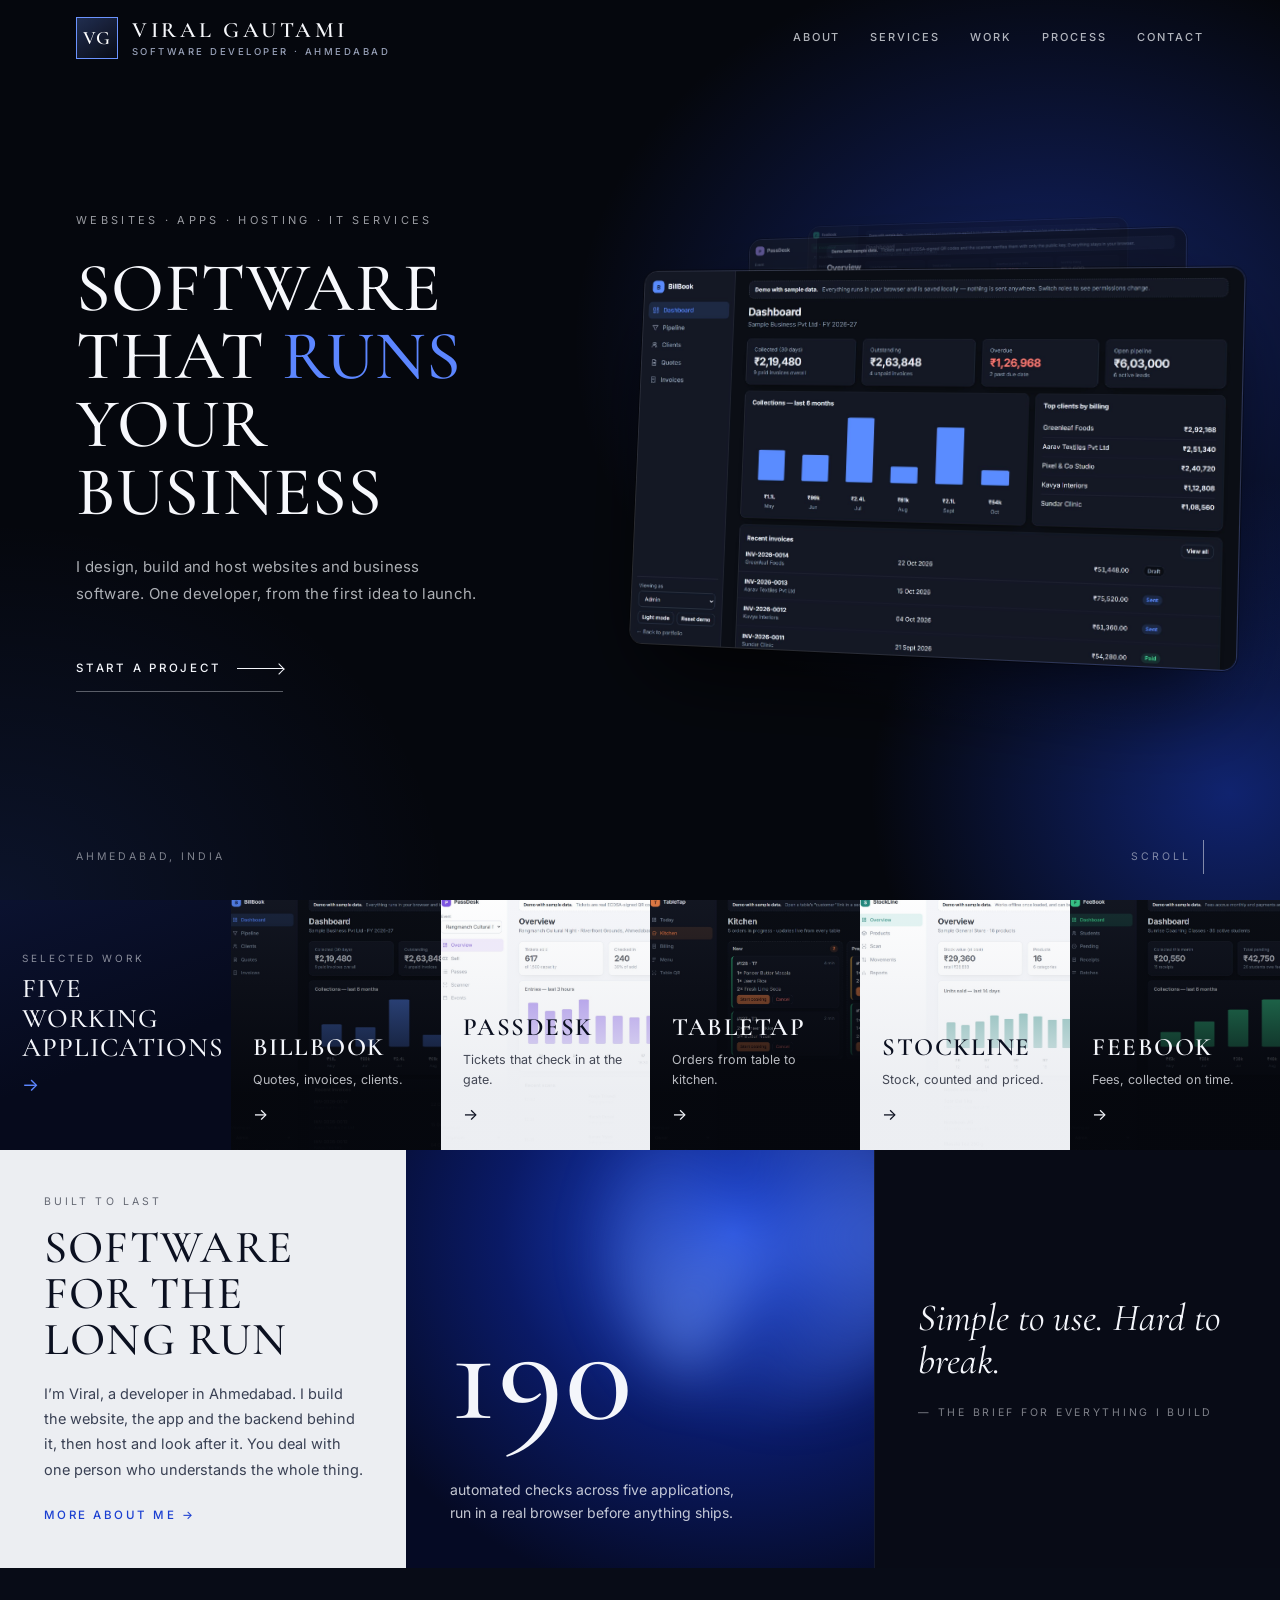
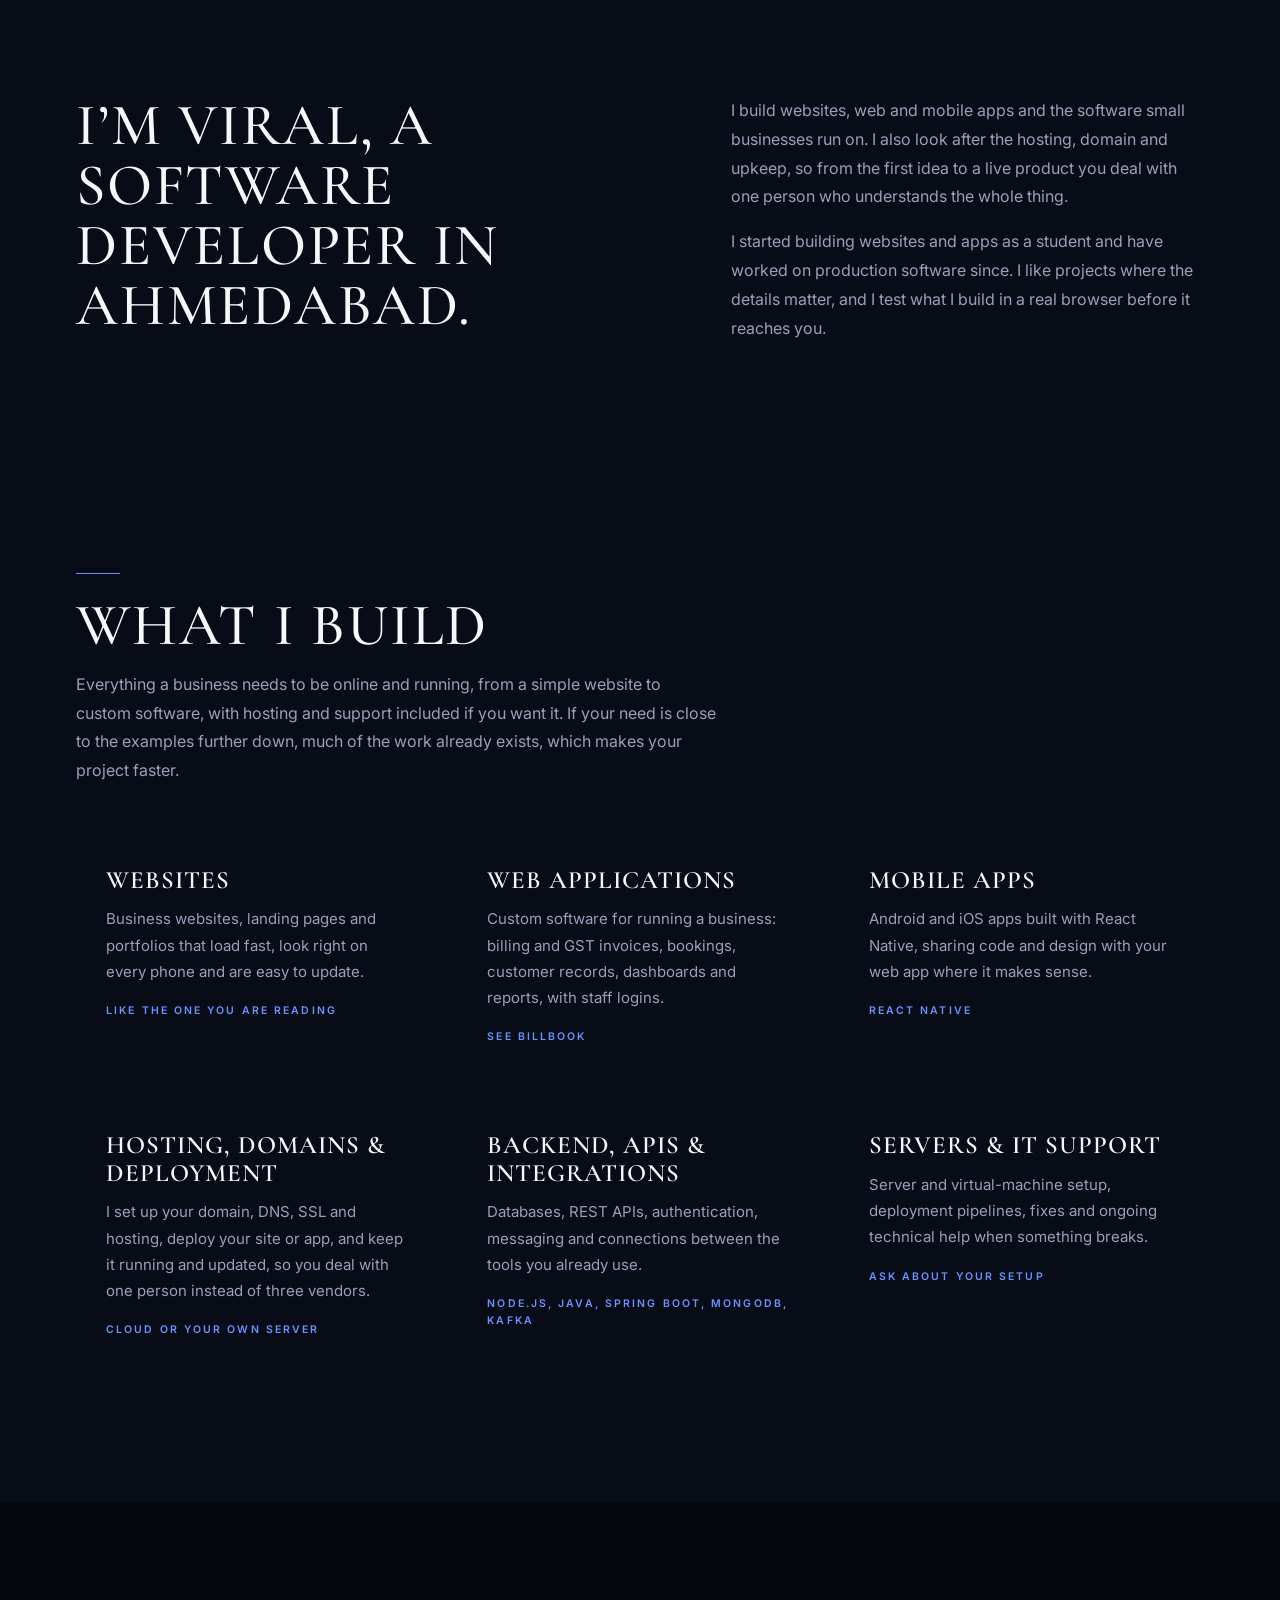
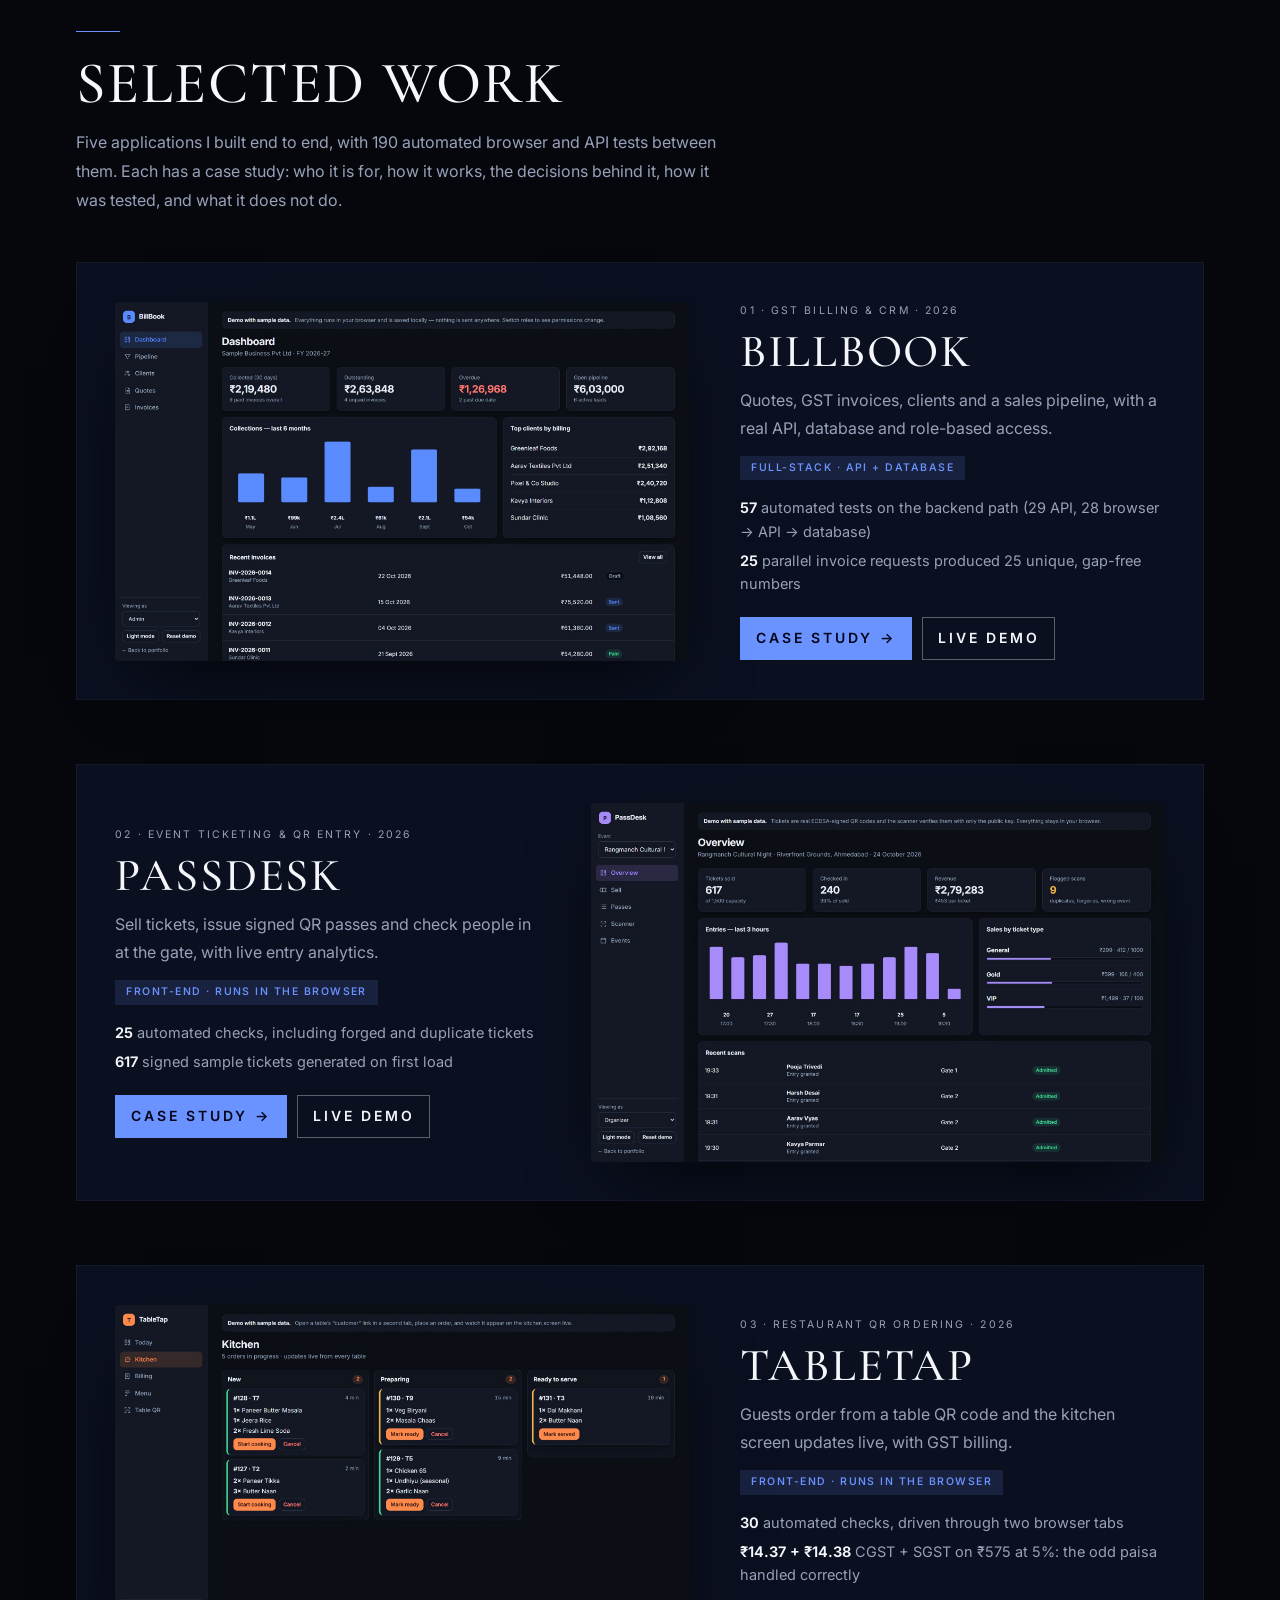
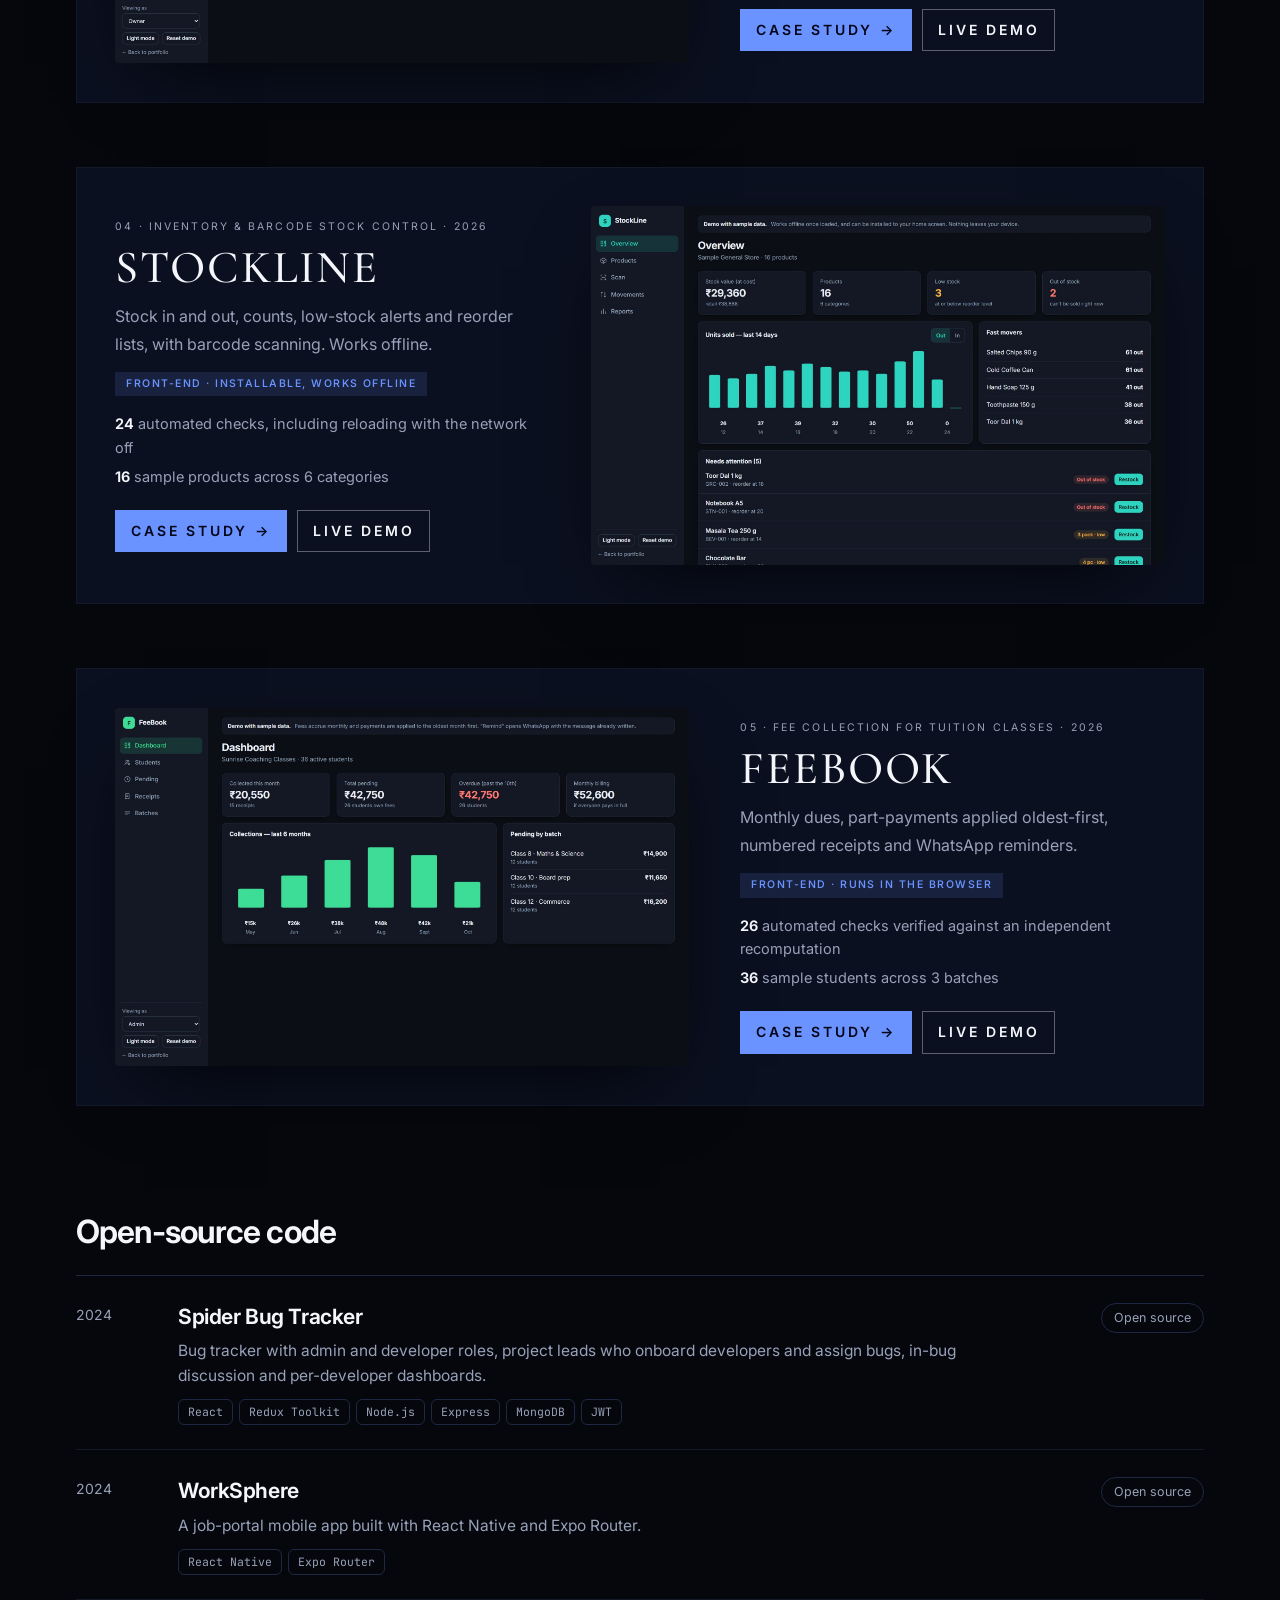
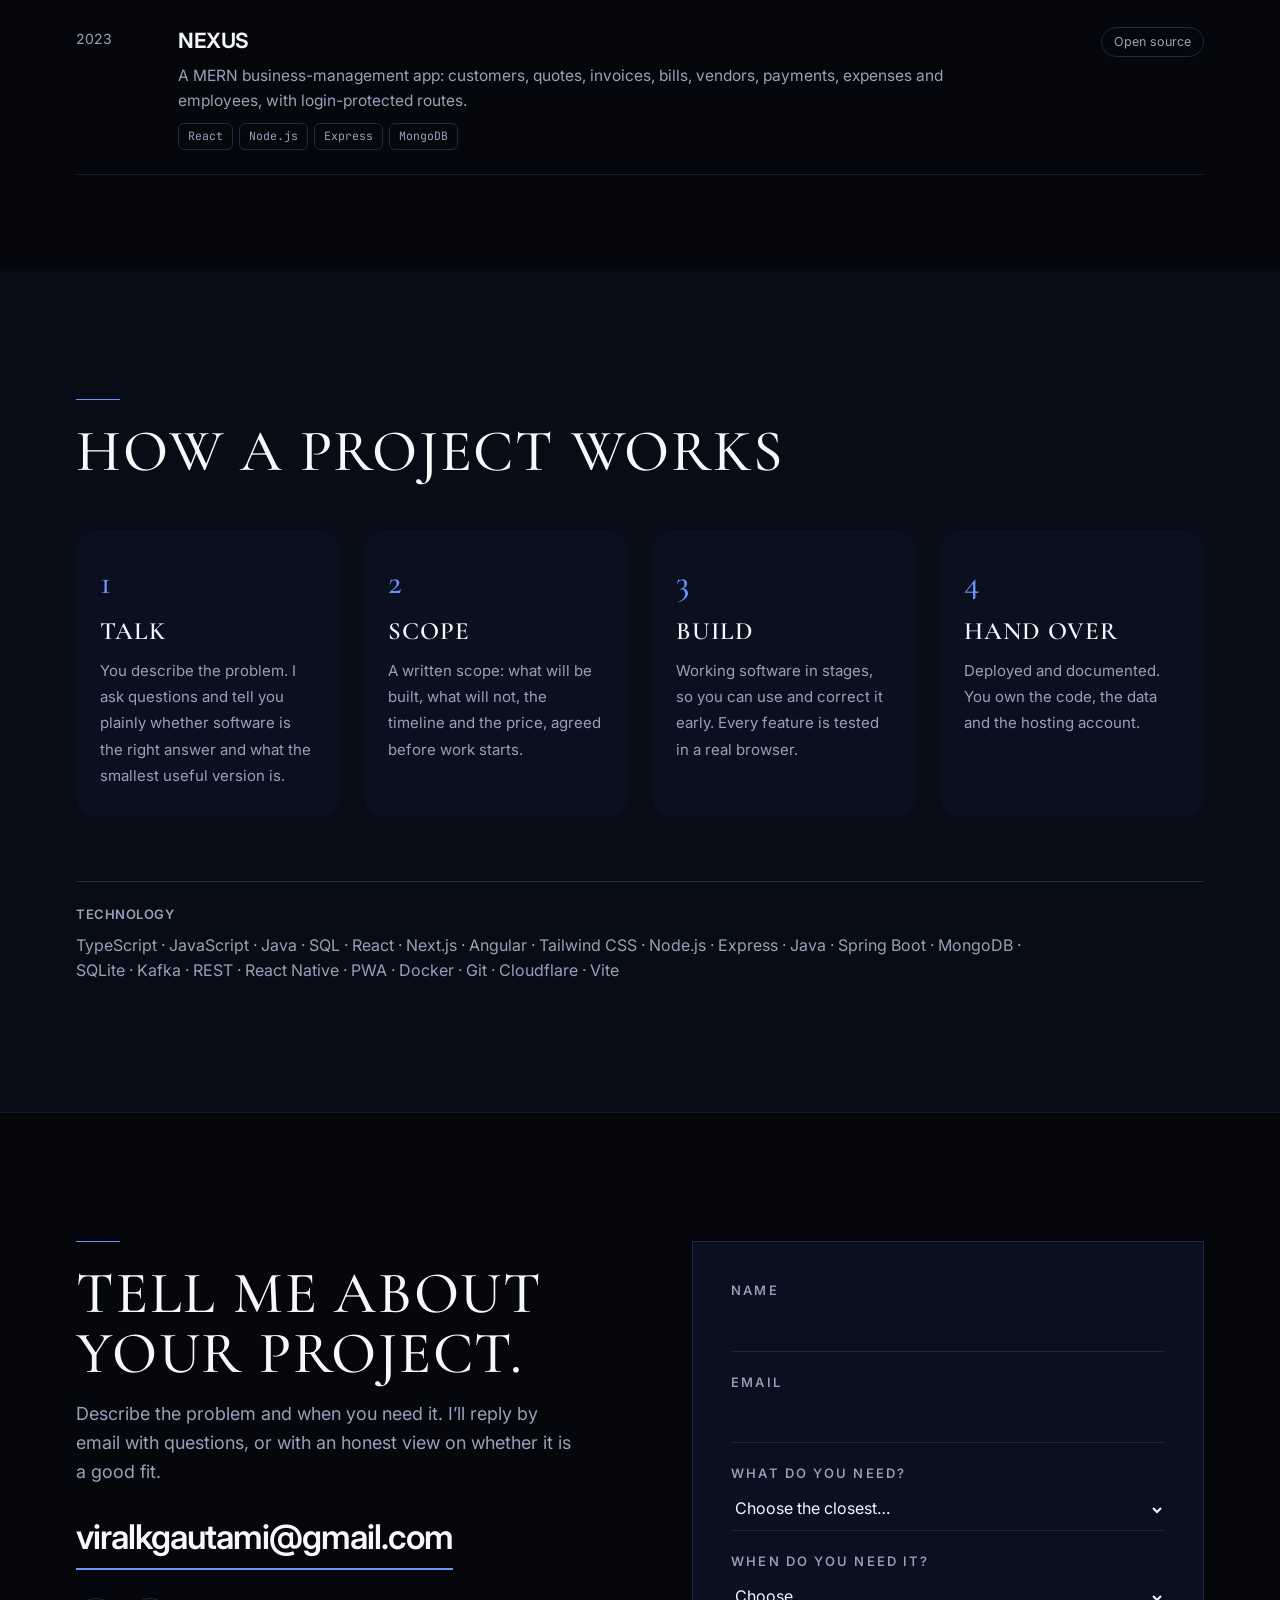
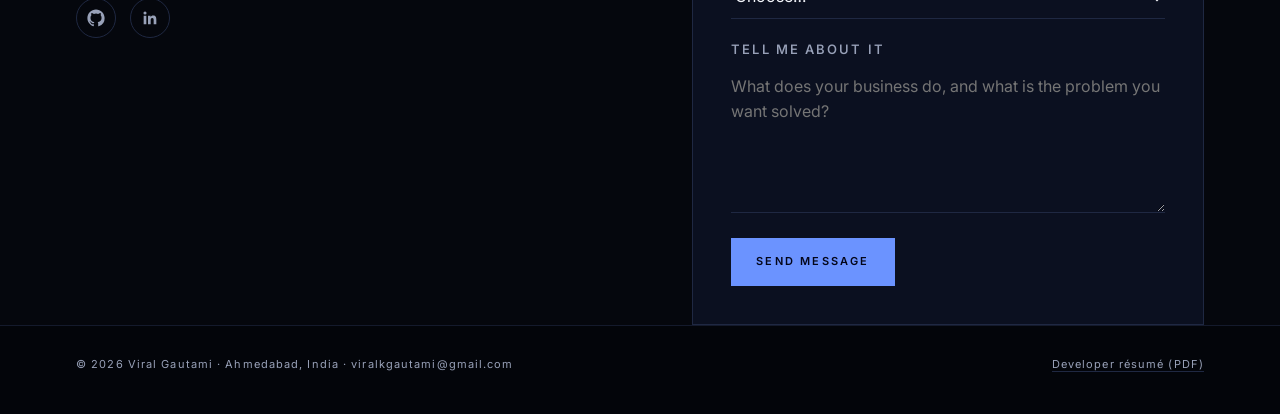
==== commit 1fcecb25: "Deploy 2026-10-24T16:42:00.764Z" ====
--- a/index.html
+++ b/index.html
@@ -16,7 +16,7 @@
     <link rel="preconnect" href="https://fonts.gstatic.com" crossorigin />
     <link href="https://fonts.googleapis.com/css2?family=Cormorant+Garamond:ital,wght@0,500;0,600;1,500&family=Inter:wght@400;500;600;700&family=JetBrains+Mono:wght@400;500&display=swap" rel="stylesheet" />
     <script>document.documentElement.dataset.theme = 'dark';</script>
-    <script type="module" crossorigin src="/assets/index-C6tdC4kB.js"></script>
+    <script type="module" crossorigin src="/assets/index-CjKbBT0f.js"></script>
     <link rel="stylesheet" crossorigin href="/assets/index-C1Fv5Pxm.css">
   </head>
   <body>
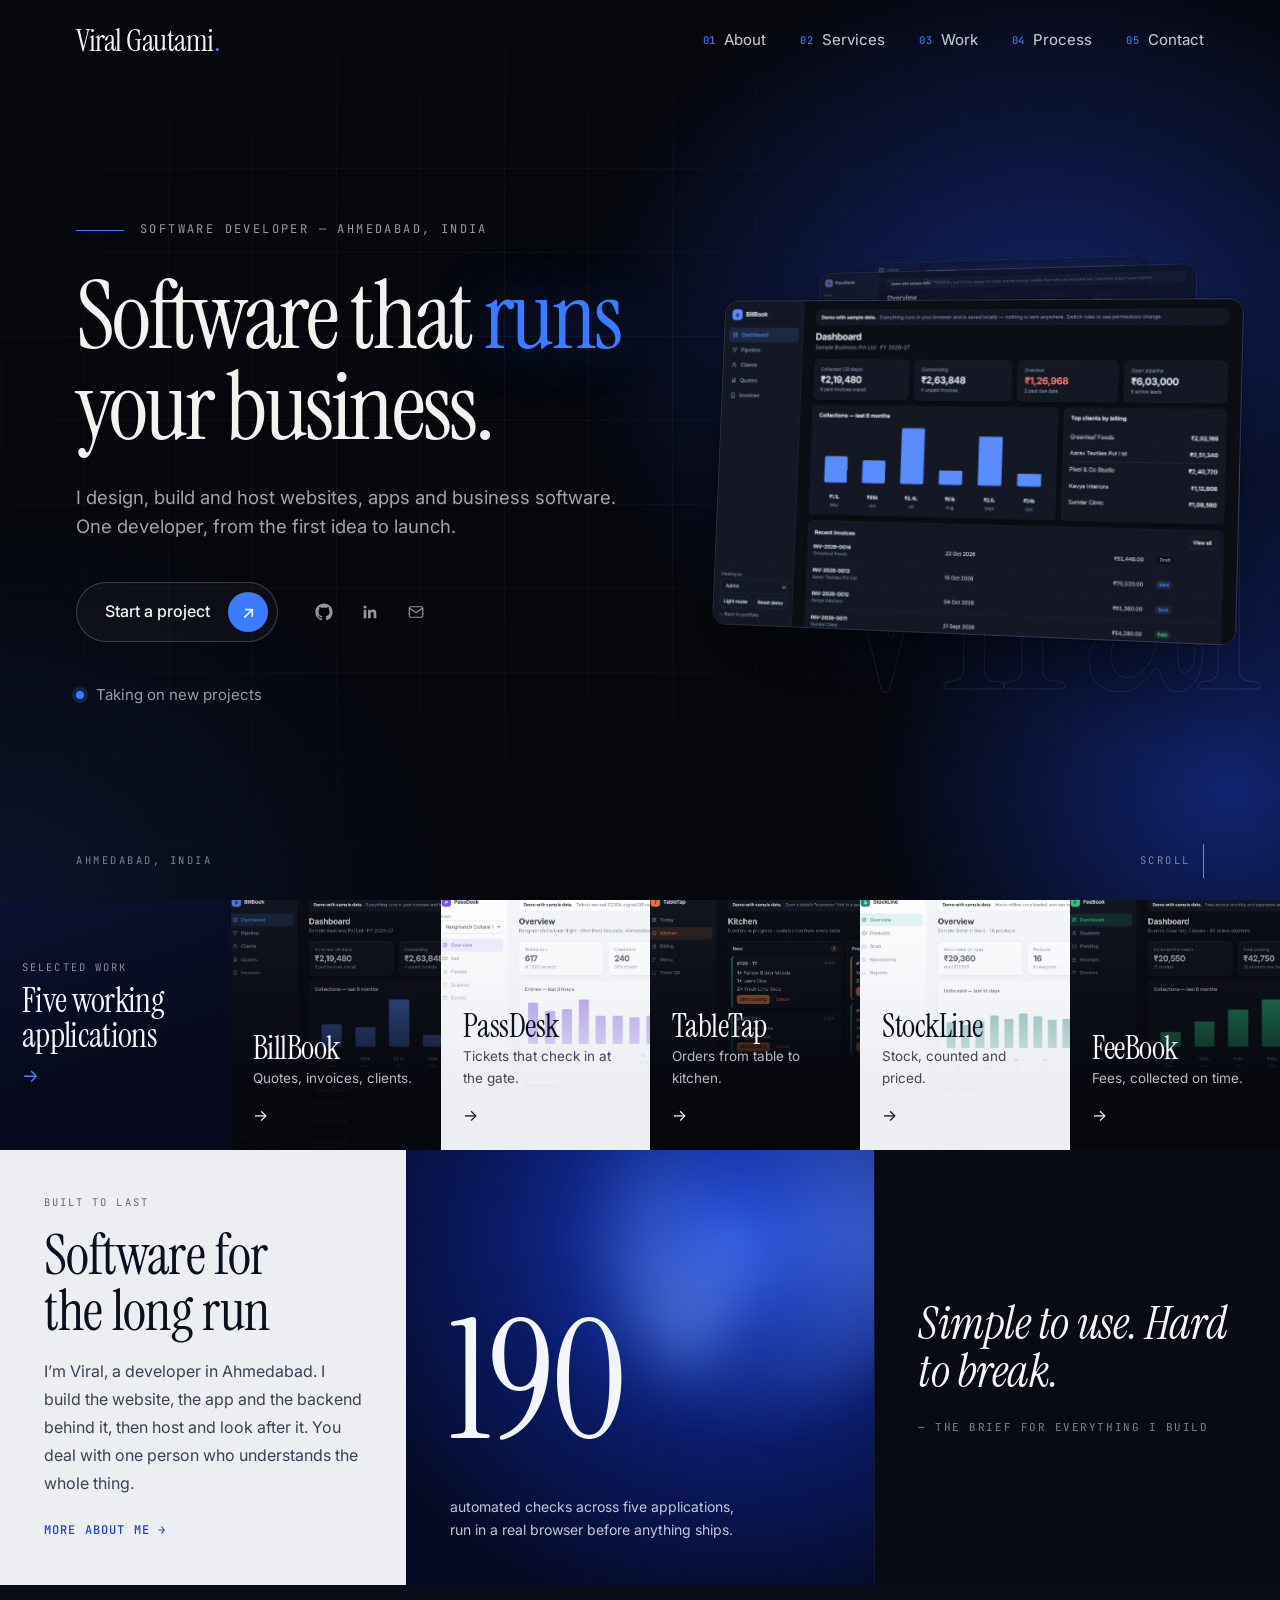
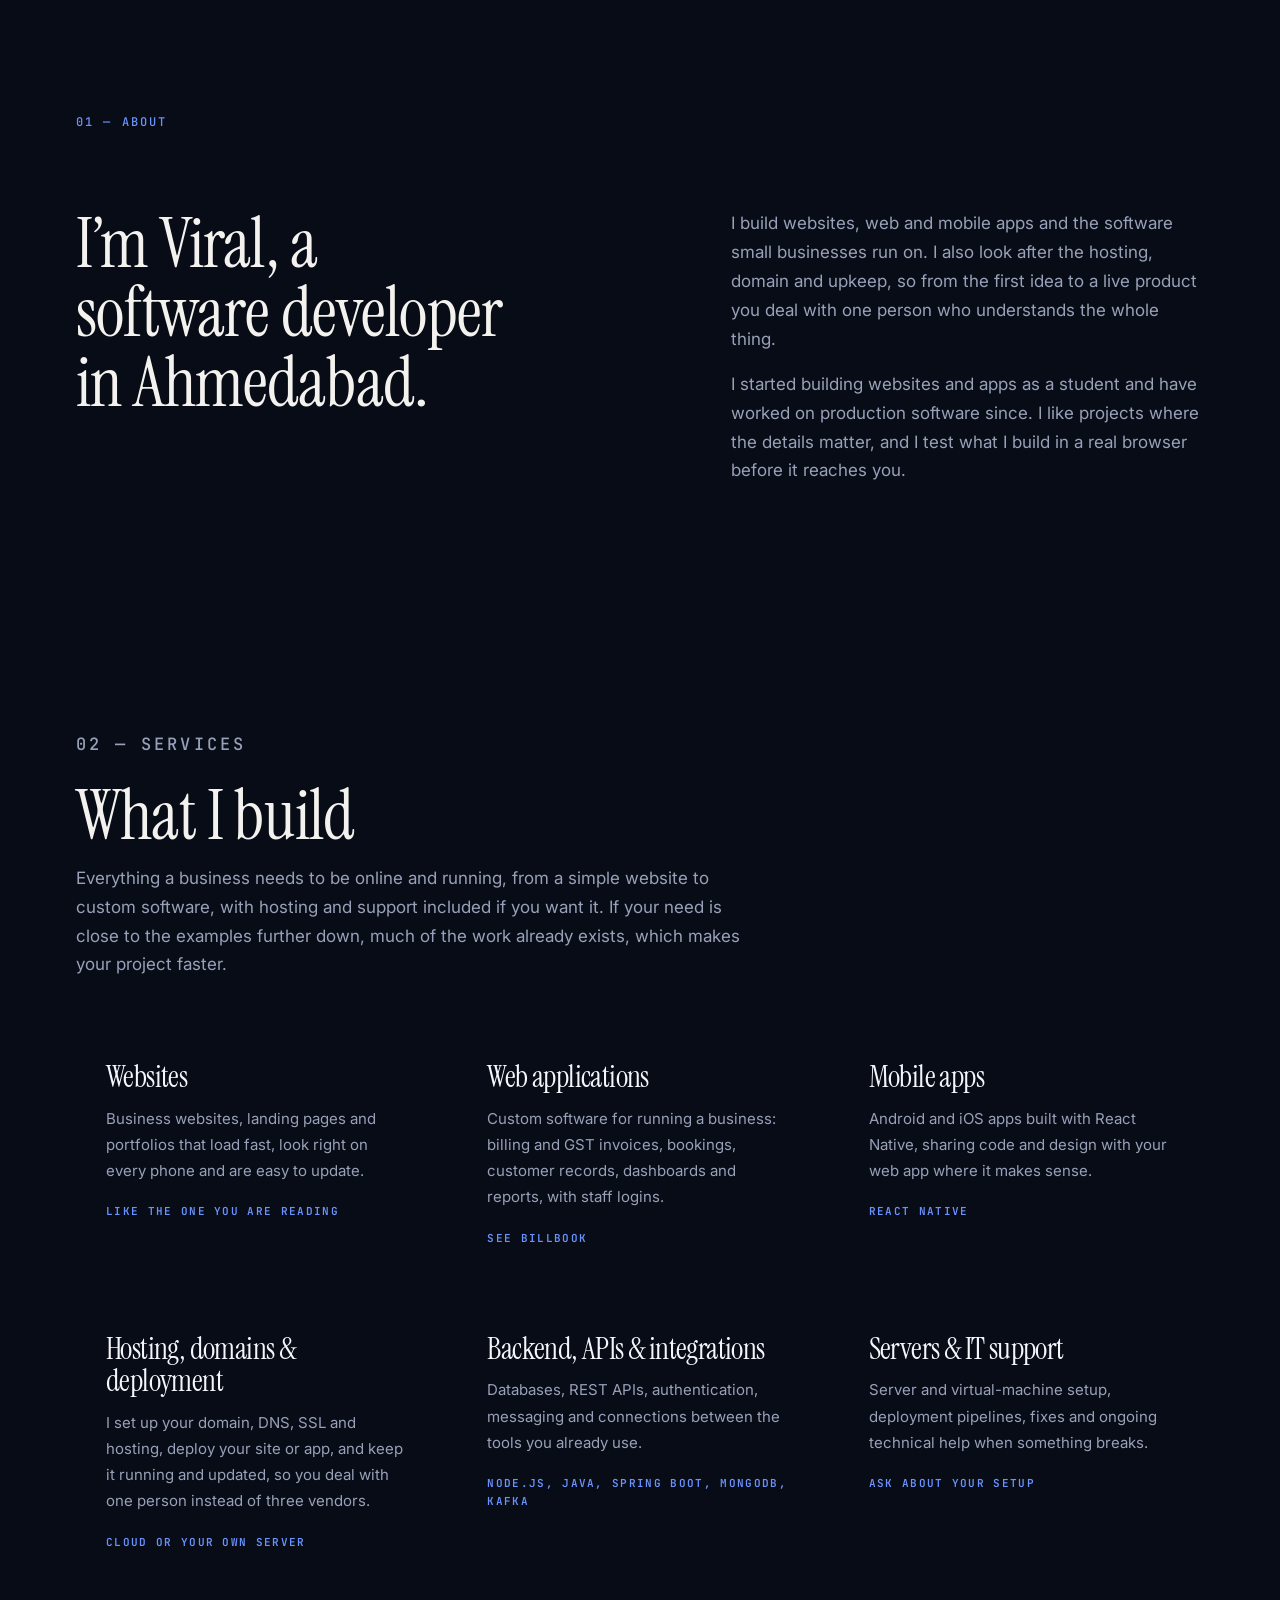
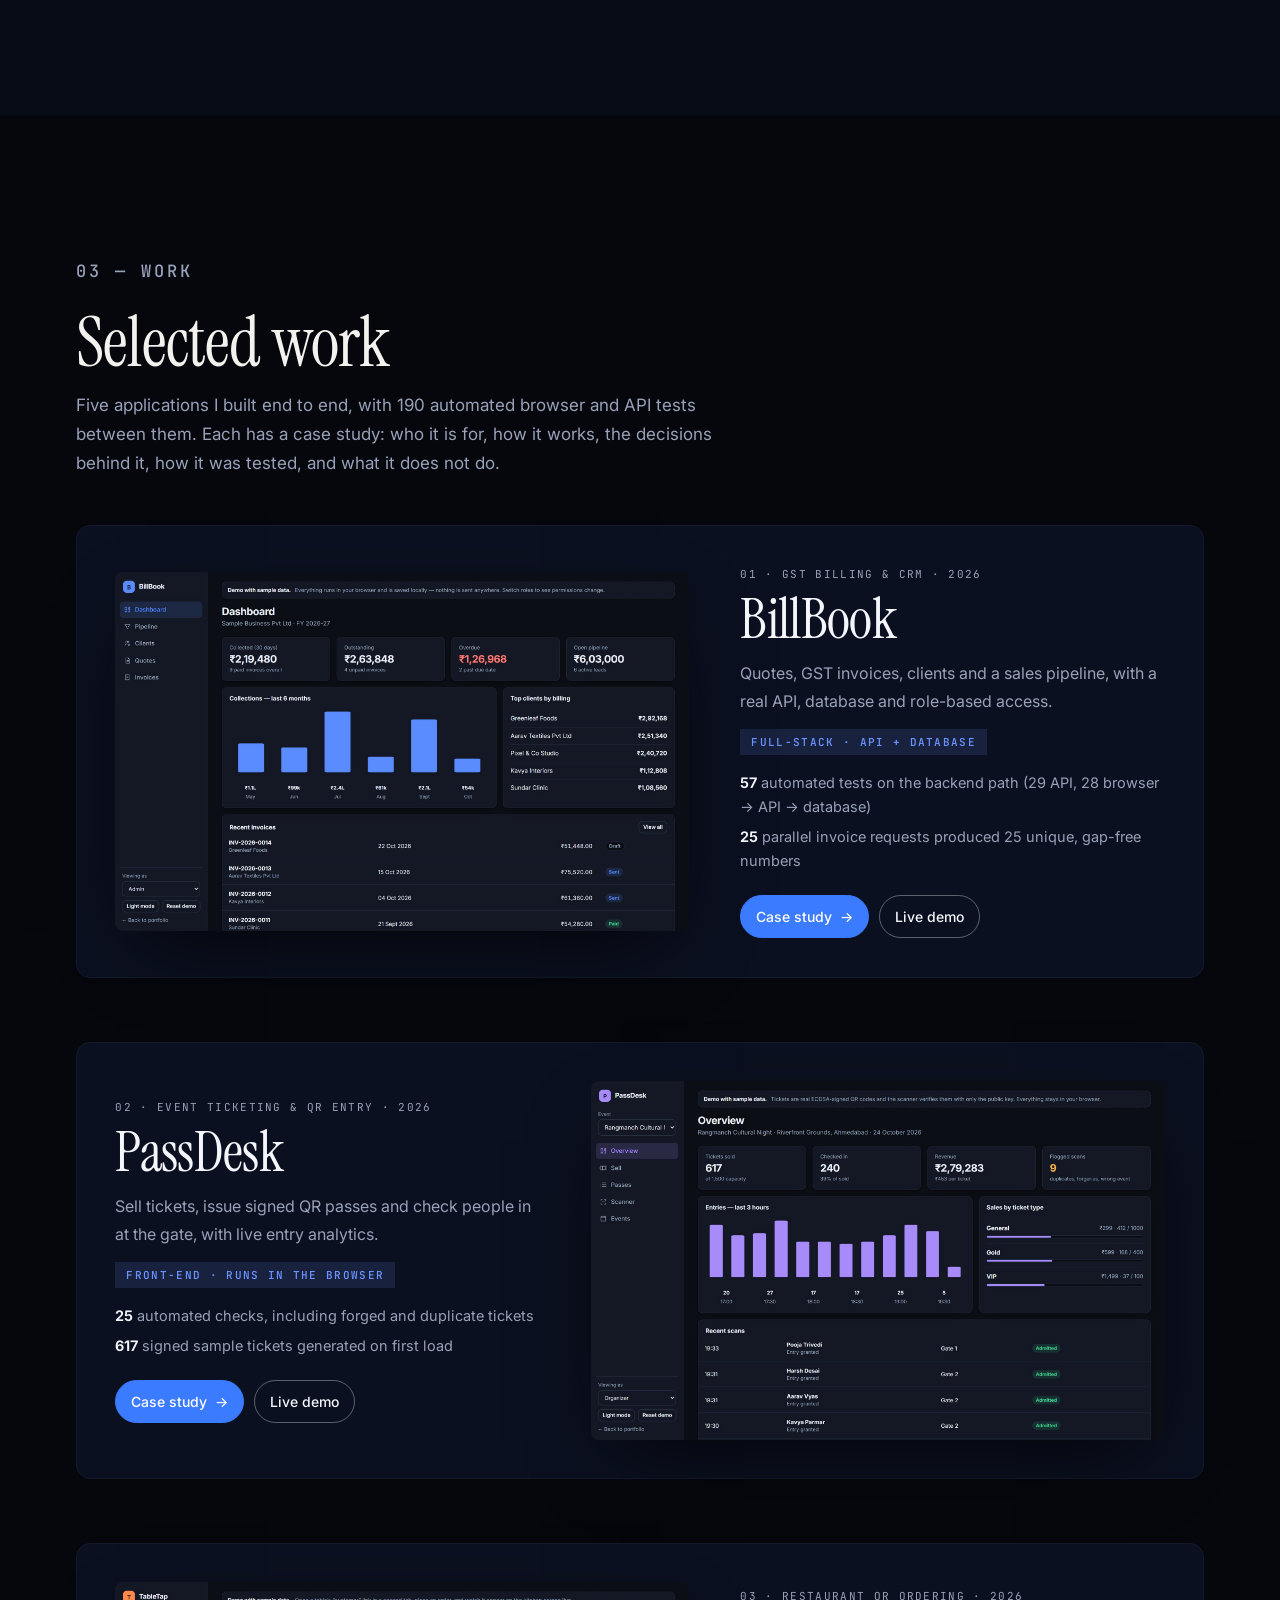
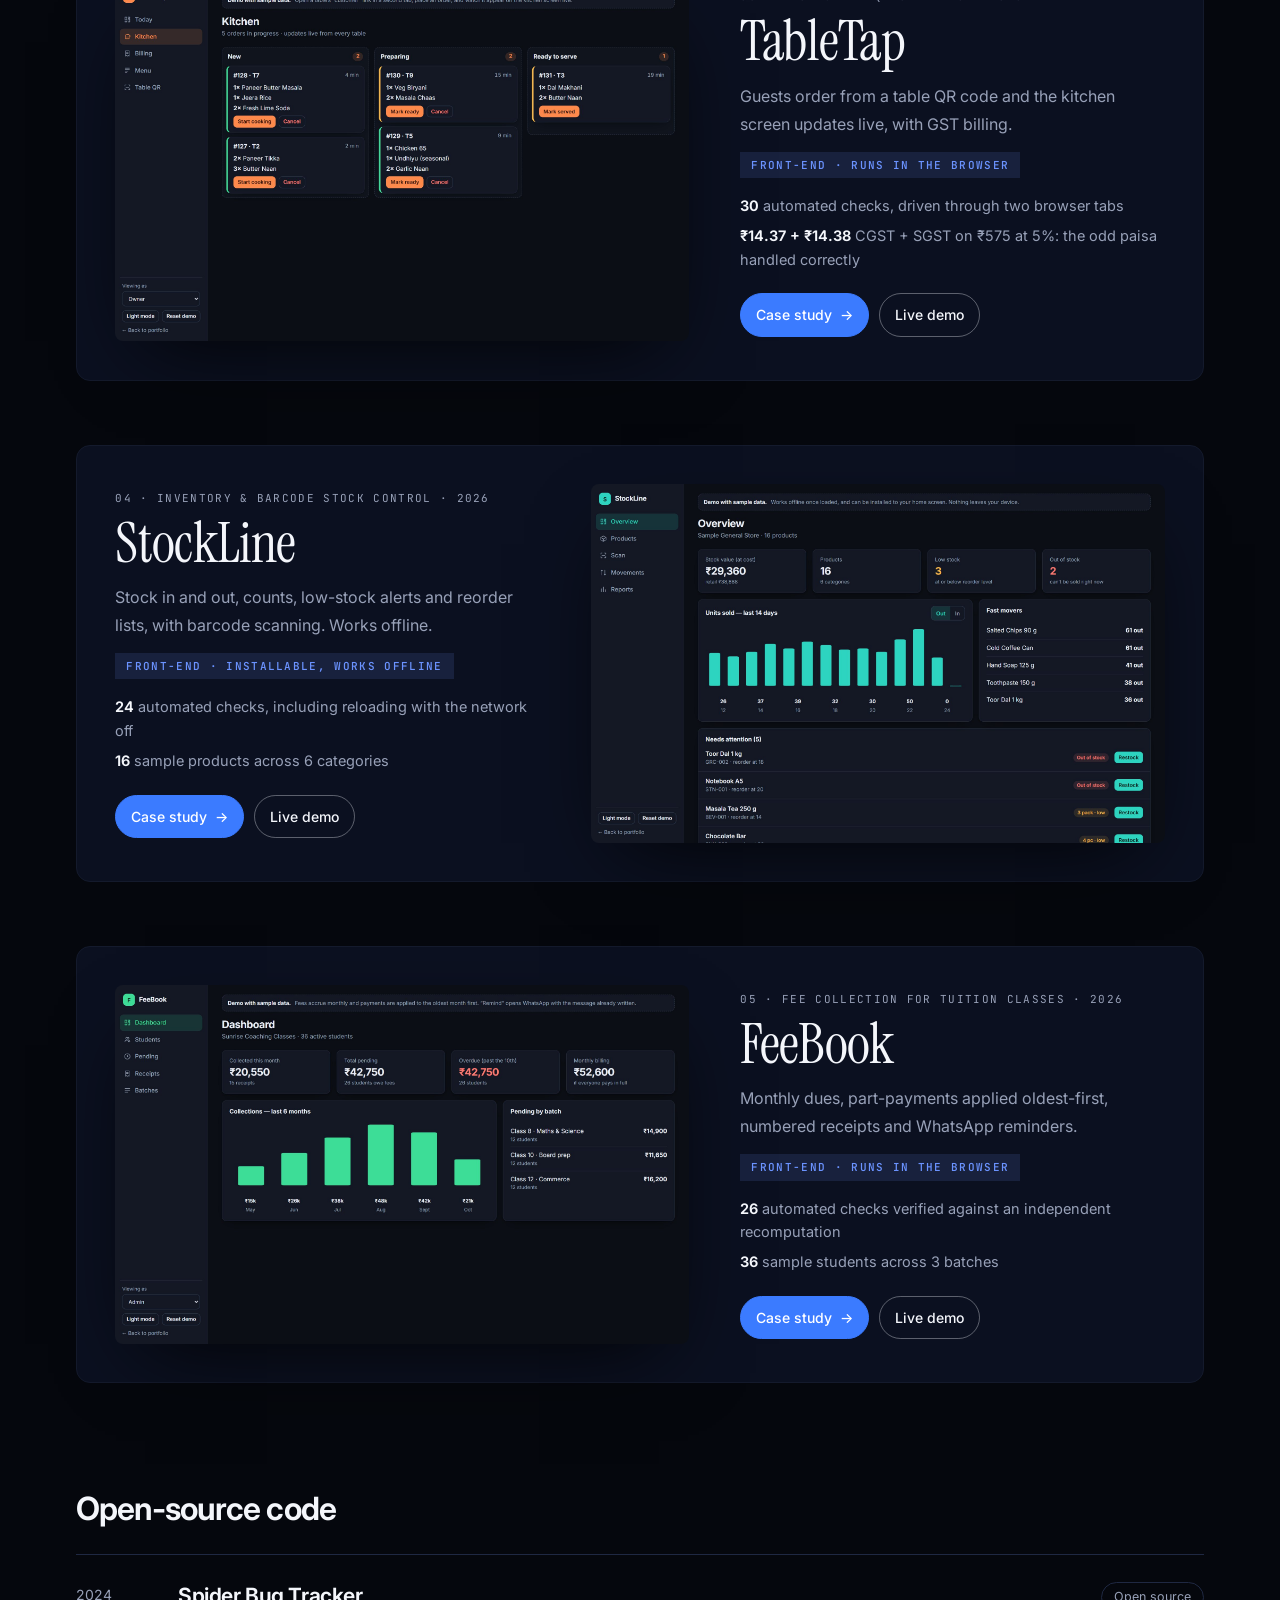
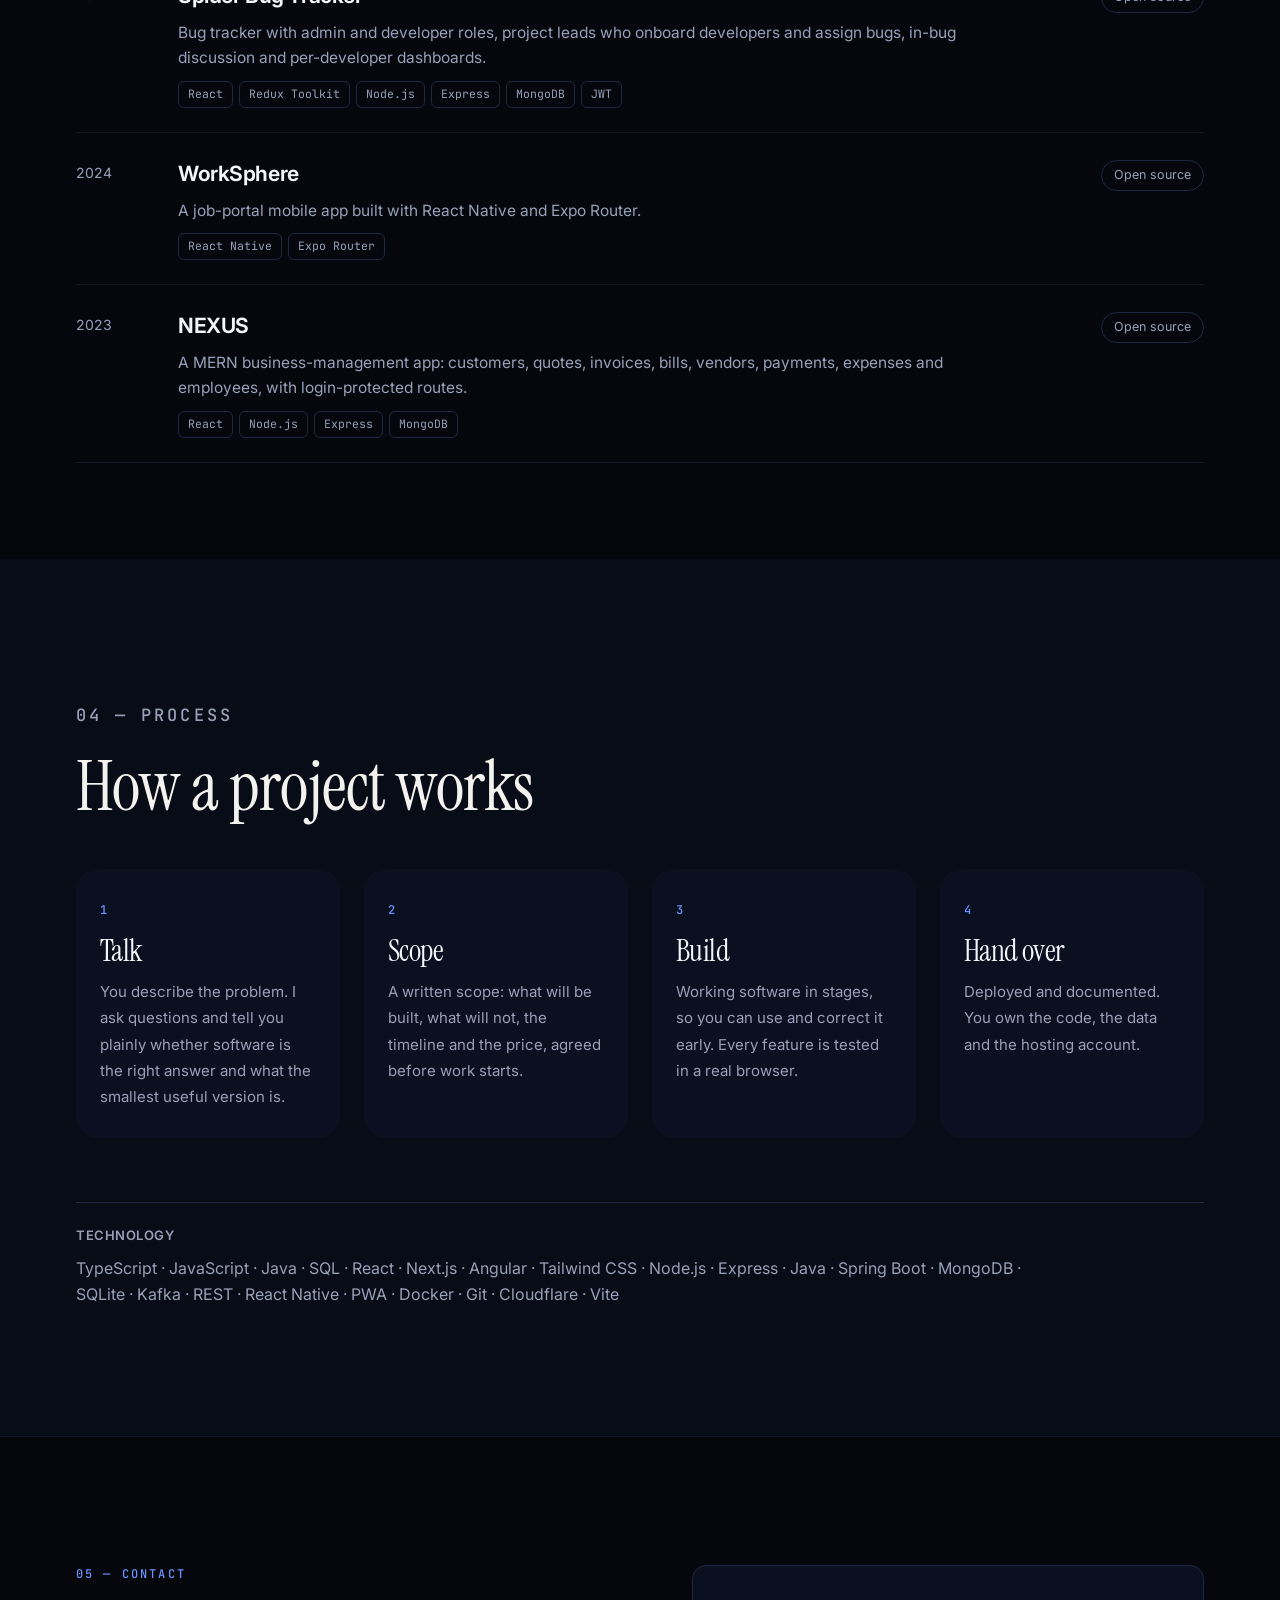
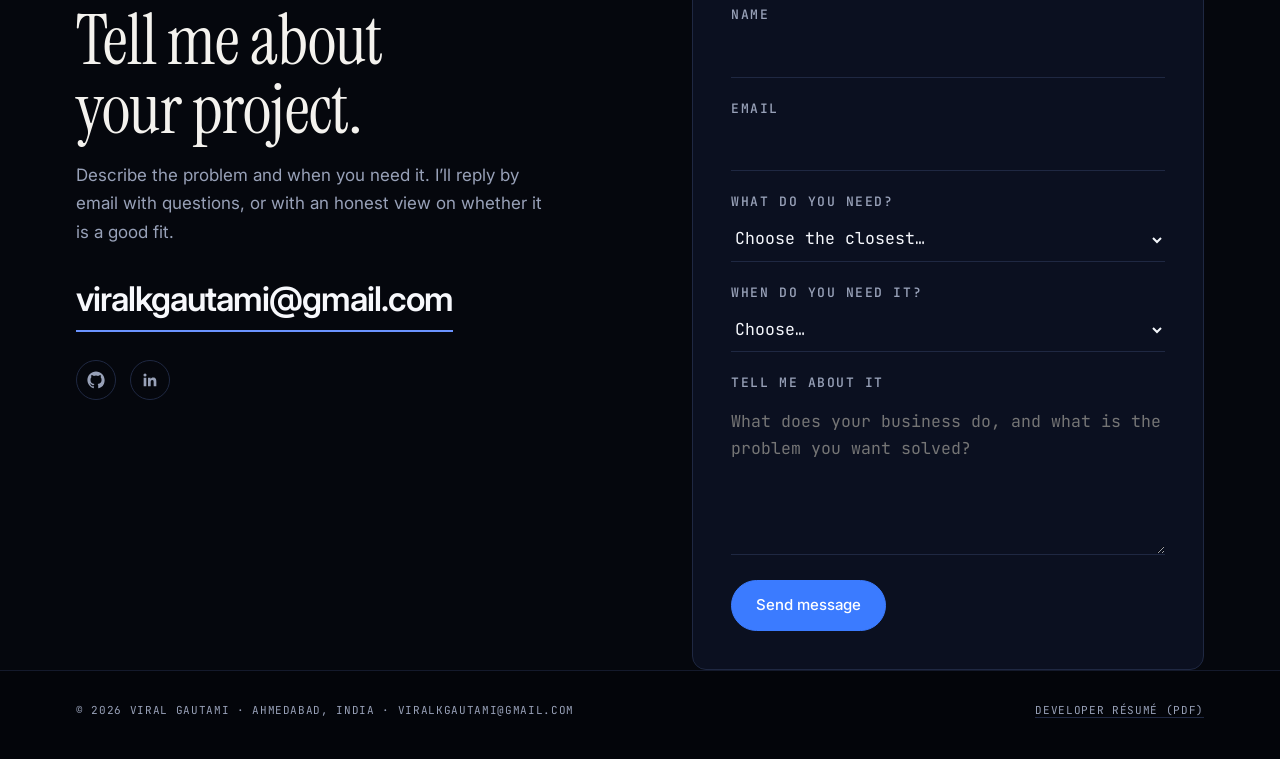
==== commit efd5394d: "Deploy 2026-10-24T16:50:58.815Z" ====
--- a/index.html
+++ b/index.html
@@ -14,10 +14,10 @@
     <meta property="og:type" content="website" />
     <link rel="preconnect" href="https://fonts.googleapis.com" />
     <link rel="preconnect" href="https://fonts.gstatic.com" crossorigin />
-    <link href="https://fonts.googleapis.com/css2?family=Cormorant+Garamond:ital,wght@0,500;0,600;1,500&family=Inter:wght@400;500;600;700&family=JetBrains+Mono:wght@400;500&display=swap" rel="stylesheet" />
+    <link href="https://fonts.googleapis.com/css2?family=Instrument+Serif:ital@0;1&family=Inter:wght@400;500;600;700&family=JetBrains+Mono:wght@400;500&display=swap" rel="stylesheet" />
     <script>document.documentElement.dataset.theme = 'dark';</script>
-    <script type="module" crossorigin src="/assets/index-CjKbBT0f.js"></script>
-    <link rel="stylesheet" crossorigin href="/assets/index-C1Fv5Pxm.css">
+    <script type="module" crossorigin src="/assets/index-Czq8g2yH.js"></script>
+    <link rel="stylesheet" crossorigin href="/assets/index-Ch47Lr8n.css">
   </head>
   <body>
     <div id="root"></div>
--- a/assets/index-Ch47Lr8n.css
+++ b/assets/index-Ch47Lr8n.css
@@ -0,0 +1 @@
+:root{--sans: "Inter", system-ui, -apple-system, "Segoe UI", Roboto, sans-serif;--mono: "JetBrains Mono", ui-monospace, Menlo, Consolas, monospace;--wrapw: 1240px;--gut: clamp(20px, 4.5vw, 56px)}:root[data-theme=light]{--bg: #ffffff;--band: #f5f5f7;--panel: #ffffff;--ink: #1d1d1f;--mute: #6e6e73;--line: #e5e5ea;--line2: #d2d2d7;--accent: #0066cc;--accent-soft: #e8f1fb;--ok: #16803c;--shadow: 0 2px 4px rgba(0, 0, 0, .04), 0 30px 70px -24px rgba(0, 0, 0, .28);color-scheme:light}:root[data-theme=dark]{--bg: #000000;--band: #101012;--panel: #161618;--ink: #f5f5f7;--mute: #a1a1a6;--line: #262629;--line2: #38383c;--accent: #2997ff;--accent-soft: rgba(41, 151, 255, .14);--ok: #30d158;--shadow: 0 2px 4px rgba(0, 0, 0, .5), 0 30px 70px -24px rgba(0, 0, 0, .9);color-scheme:dark}*{box-sizing:border-box}html{scroll-behavior:smooth;scroll-padding-top:76px;-webkit-text-size-adjust:100%}body{margin:0;background:var(--bg);color:var(--ink);font-family:var(--sans);font-size:17px;line-height:1.6;-webkit-font-smoothing:antialiased;overflow-x:hidden;transition:background .25s,color .25s}a{color:inherit;text-decoration:none}button{font:inherit;color:inherit;background:none;border:0;cursor:pointer}ul,ol{list-style:none;margin:0;padding:0}h1,h2,h3,h4,p,dl,dd,figure{margin:0}img{display:block;max-width:100%;height:auto}::selection{background:var(--accent);color:var(--bg)}:focus-visible{outline:2px solid var(--accent);outline-offset:3px;border-radius:6px}.wrap{max-width:var(--wrapw);margin:0 auto;padding:0 var(--gut)}.only-dark{display:none}:root[data-theme=dark] .only-dark{display:block}:root[data-theme=dark] .only-light{display:none}[data-reveal]{opacity:0;transform:translateY(14px);transition:opacity .6s ease,transform .6s ease}[data-reveal].in{opacity:1;transform:none}@media (prefers-reduced-motion: reduce){[data-reveal]{opacity:1;transform:none;transition:none}html{scroll-behavior:auto}}.nav{position:fixed;top:0;left:0;right:0;z-index:60;border-bottom:1px solid transparent;transition:background .25s,border-color .25s}.nav.past{background:color-mix(in srgb,var(--bg) 88%,transparent);backdrop-filter:blur(14px);-webkit-backdrop-filter:blur(14px);border-bottom-color:var(--line)}.nav-in{max-width:var(--wrapw);margin:0 auto;padding:0 var(--gut);height:64px;display:flex;align-items:center;gap:24px}.wordmark{font-weight:650;letter-spacing:-.02em;font-size:17px}.links{display:flex;gap:2px;margin-left:auto;font-size:14.5px}.links a{padding:8px 12px;border-radius:8px;color:var(--mute);transition:color .2s,background .2s}.links a:hover{color:var(--ink);background:color-mix(in srgb,var(--ink) 6%,transparent)}.tools{display:flex;gap:2px}.tool{width:38px;height:38px;display:grid;place-items:center;border-radius:9px;color:var(--mute);transition:color .2s,background .2s}.tool:hover{color:var(--ink);background:color-mix(in srgb,var(--ink) 6%,transparent)}.tool.menu{display:none}.btn{display:inline-flex;align-items:center;gap:8px;padding:12px 20px;border-radius:10px;border:1px solid var(--line2);background:var(--panel);font-size:15px;font-weight:550;letter-spacing:-.005em;transition:transform .2s,border-color .2s,background .2s,opacity .2s;cursor:pointer}.btn:hover{border-color:var(--ink);transform:translateY(-1px)}.btn.solid{background:var(--ink);color:var(--bg);border-color:var(--ink)}.btn.solid:hover{opacity:.88}.btn.sm{padding:9px 15px;font-size:14px}.btn:disabled{opacity:.5;cursor:progress;transform:none}.textlink{font-size:15px;font-weight:500;color:var(--mute)}.textlink:hover{color:var(--ink);text-decoration:underline;text-underline-offset:4px}.hero{padding:112px 0 clamp(48px,7vw,88px)}.hero-grid{display:grid;grid-template-columns:minmax(0,.82fr) minmax(0,1.18fr);gap:clamp(32px,5vw,72px);align-items:center}.status{display:inline-flex;align-items:center;gap:9px;font-size:13.5px;color:var(--mute);padding:6px 13px 6px 11px;border:1px solid var(--line2);border-radius:999px;background:var(--panel)}.status i{width:8px;height:8px;border-radius:50%;background:var(--ok)}.hero h1{font-size:clamp(48px,6.4vw,84px);line-height:1;letter-spacing:-.045em;font-weight:650;margin:24px 0 10px -.03em}.role{font-size:clamp(18px,1.7vw,22px);color:var(--mute);letter-spacing:-.015em}.intro{margin-top:22px;max-width:34em;color:var(--mute);font-size:17.5px;line-height:1.62}.actions{display:flex;flex-wrap:wrap;gap:10px;margin-top:28px}.socials{display:flex;align-items:center;flex-wrap:wrap;gap:8px 14px;margin-top:26px}.social{width:40px;height:40px;display:grid;place-items:center;border-radius:50%;border:1px solid var(--line2);color:var(--mute);transition:color .2s,border-color .2s}.social:hover{color:var(--ink);border-color:var(--ink)}.mail-link{font-size:15px;color:var(--mute)}.mail-link:hover{color:var(--accent)}.hero-demo{min-width:0}.demo-cap{margin-top:14px;font-size:14px;color:var(--mute)}.demo-cap b{color:var(--ink);font-weight:600}.demo-cap a{color:var(--accent);font-weight:550}.demo-cap a:hover{text-decoration:underline;text-underline-offset:3px}.frame{display:block;background:var(--panel);border:1px solid var(--line2);border-radius:14px;overflow:hidden;box-shadow:var(--shadow)}.frame-bar{display:flex;align-items:center;gap:6px;padding:10px 14px;border-bottom:1px solid var(--line);background:color-mix(in srgb,var(--ink) 3%,var(--panel))}.frame-bar i{width:10px;height:10px;border-radius:50%;background:var(--line2);display:block}.frame-bar span{margin-left:10px;flex:1;min-width:0;font-family:var(--mono);font-size:11.5px;color:var(--mute);background:var(--panel);border:1px solid var(--line);border-radius:6px;padding:3px 10px;overflow:hidden;text-overflow:ellipsis;white-space:nowrap}.frame-view{position:relative;overflow:hidden;background:#fff}.frame-view iframe{position:absolute;top:0;left:0;border:0;transform-origin:top left;background:#fff}.frame.static img{width:100%}.sec{padding:clamp(64px,9vw,112px) 0 0}.sec-head{margin-bottom:clamp(28px,4vw,48px);max-width:52em}.sec h2,.contact h2{font-size:clamp(32px,4.2vw,52px);line-height:1.05;letter-spacing:-.035em;font-weight:650}.sec-head p{margin-top:14px;color:var(--mute);font-size:18px;max-width:40em}.projs{display:flex;flex-direction:column;gap:clamp(28px,4vw,44px)}.proj{display:grid;grid-template-columns:minmax(0,1.15fr) minmax(0,.85fr);gap:clamp(24px,4vw,56px);align-items:center;padding-bottom:clamp(28px,4vw,44px);border-bottom:1px solid var(--line)}.proj:nth-child(2n){grid-template-columns:minmax(0,.85fr) minmax(0,1.15fr)}.proj:nth-child(2n) .proj-shot{order:2}.proj-shot{display:block;border:1px solid var(--line2);border-radius:12px;overflow:hidden;box-shadow:var(--shadow);background:var(--panel);transition:transform .4s cubic-bezier(.2,.7,.2,1)}.proj-shot:hover{transform:translateY(-4px)}.proj-shot img{width:100%}.proj-meta{font-size:13.5px;color:var(--mute)}.proj h3{font-size:clamp(28px,3vw,40px);line-height:1.08;letter-spacing:-.03em;font-weight:650;margin:8px 0 12px}.proj h3 a:hover{color:var(--accent)}.proj-blurb{color:var(--mute);font-size:17px}.badge{display:inline-block;margin-top:14px;font-size:12.5px;font-weight:550;color:var(--accent);background:var(--accent-soft);padding:4px 11px;border-radius:999px}.facts-inline{margin-top:16px;display:grid;gap:6px;font-size:14.5px;color:var(--mute)}.facts-inline b{color:var(--ink);font-weight:650}.proj-links{display:flex;flex-wrap:wrap;gap:10px;margin-top:22px}.list-title{font-size:clamp(24px,2.6vw,32px);letter-spacing:-.03em;font-weight:650;margin:clamp(48px,7vw,80px) 0 18px}.rows{border-top:1px solid var(--line2)}.rows>li{display:grid;grid-template-columns:84px minmax(0,1fr) auto;gap:18px;padding:24px 0;border-bottom:1px solid var(--line);align-items:start}.r-year{font-size:14px;color:var(--mute);padding-top:4px}.r-main h4{font-size:21px;font-weight:650;letter-spacing:-.02em}.r-main h4 a:hover{color:var(--accent)}.r-main p{color:var(--mute);font-size:15.5px;margin:6px 0 10px;max-width:52em}.r-badge{font-size:12.5px;color:var(--mute);border:1px solid var(--line2);border-radius:999px;padding:4px 12px;white-space:nowrap;margin-top:3px}.tags{display:flex;flex-wrap:wrap;gap:6px}.tags li{font-family:var(--mono);font-size:11.5px;padding:3px 9px;border:1px solid var(--line2);border-radius:6px;color:var(--mute)}.note{margin-top:18px;font-size:13.5px;color:var(--mute)}.exp{max-width:860px}.job{padding-bottom:28px;margin-bottom:28px;border-bottom:1px solid var(--line)}.job.minor{display:grid;gap:10px}.job.minor:last-child{border-bottom:0}.job-head{display:flex;justify-content:space-between;gap:16px;align-items:baseline;flex-wrap:wrap}.job-head h3{font-size:18px;font-weight:600;letter-spacing:-.015em}.job-head span{font-size:14px;color:var(--mute)}.job-sub{color:var(--mute);font-size:15px;margin:2px 0 12px}.job ul{display:grid;gap:8px}.job li{position:relative;padding-left:18px;font-size:16.5px}.job li:before{content:"";position:absolute;left:0;top:.72em;width:6px;height:6px;border-radius:50%;background:var(--accent)}.stack-grid{display:grid;grid-template-columns:repeat(5,minmax(0,1fr));gap:24px;border-top:1px solid var(--line2);padding-top:24px}.stack-grid h3{font-size:13px;font-weight:600;letter-spacing:.04em;text-transform:uppercase;color:var(--mute);margin-bottom:10px}.stack-grid li{font-size:16px;line-height:1.9}.contact{padding-bottom:clamp(72px,10vw,120px)}.contact-grid{display:grid;grid-template-columns:minmax(0,1fr) minmax(0,.95fr);gap:clamp(32px,6vw,88px);align-items:start;border-top:1px solid var(--line2);padding-top:clamp(40px,6vw,72px)}.lead{margin:16px 0 24px;color:var(--mute);font-size:18px;max-width:28em}.mail{display:inline-block;font-size:clamp(22px,3vw,34px);font-weight:600;letter-spacing:-.03em;border-bottom:2px solid var(--accent);padding-bottom:3px;overflow-wrap:anywhere}.mail:hover{color:var(--accent)}.contact .socials{margin-top:28px}.form-wrap{background:var(--panel);border:1px solid var(--line);border-radius:16px;padding:clamp(22px,3vw,32px);box-shadow:var(--shadow)}.form{display:flex;flex-direction:column;gap:20px;position:relative}.form label span{display:block;font-size:13px;font-weight:550;color:var(--mute);margin-bottom:6px}.form input,.form textarea{width:100%;font:inherit;font-size:16.5px;color:var(--ink);background:transparent;border:0;border-bottom:1px solid var(--line2);border-radius:0;padding:8px 0 10px;resize:vertical;transition:border-color .2s}.form input:focus,.form textarea:focus{outline:none;border-color:var(--accent)}.form .hp{position:absolute;left:-9999px;width:1px;height:1px;opacity:0}.form .btn{align-self:flex-start}.form-error{font-size:14.5px;color:var(--mute)}.form-error a{color:var(--accent);text-decoration:underline;text-underline-offset:3px}.form-done h3{font-size:26px;font-weight:650;letter-spacing:-.02em}.form-done p{color:var(--mute);margin:8px 0 16px}.foot{border-top:1px solid var(--line);padding:24px 0 36px;font-size:13.5px;color:var(--mute)}.foot .wrap{display:flex;flex-wrap:wrap;justify-content:space-between;gap:6px 24px}.case{padding-top:96px;padding-bottom:clamp(60px,8vw,100px)}.back{display:inline-block;font-size:14.5px;color:var(--mute);margin-bottom:28px}.back:hover{color:var(--ink)}.case-head{max-width:52em;margin-bottom:clamp(28px,4vw,44px)}.case h1{font-size:clamp(44px,6vw,76px);line-height:1;letter-spacing:-.045em;font-weight:650;margin:10px 0 18px -.03em}.case-sum{font-size:clamp(17px,1.6vw,20px);color:var(--mute);line-height:1.62;max-width:40em}.case .frame{margin-top:4px}.case-facts{display:grid;grid-template-columns:repeat(3,minmax(0,1fr));gap:24px;margin:clamp(32px,5vw,56px) 0}.case-facts>div{border-top:1px solid var(--line2);padding-top:14px}.case-facts dt{font-size:clamp(26px,3.4vw,42px);font-weight:650;letter-spacing:-.035em;line-height:1.05}.case-facts dd{margin-top:8px;font-size:14.5px;color:var(--mute);max-width:26em}.case-cols{display:grid;grid-template-columns:repeat(2,minmax(0,1fr));gap:clamp(28px,5vw,64px);margin:clamp(36px,5vw,64px) 0}.case h2{font-size:clamp(22px,2.4vw,30px);letter-spacing:-.03em;font-weight:650;margin-bottom:14px}.case section p,.case section ul:not(.tags) li{color:var(--mute);font-size:16.5px}.case section ul:not(.tags){display:grid;gap:10px}.case section ul:not(.tags) li{position:relative;padding-left:18px}.case section ul:not(.tags) li:before{content:"";position:absolute;left:0;top:.72em;width:6px;height:6px;border-radius:50%;background:var(--accent)}.case-block{margin:clamp(40px,6vw,72px) 0;padding-top:28px;border-top:1px solid var(--line2)}.case-block .tags{margin-top:18px}.decisions{display:grid;grid-template-columns:repeat(2,minmax(0,1fr));gap:28px clamp(28px,5vw,64px)}.decisions h3{font-size:18px;font-weight:600;letter-spacing:-.015em;margin-bottom:6px}.decisions p{color:var(--mute);font-size:16px}.next-case{display:block;margin-top:clamp(40px,6vw,72px);padding:26px 28px;border:1px solid var(--line2);border-radius:14px;background:var(--panel);transition:border-color .2s,transform .2s}.next-case:hover{border-color:var(--ink);transform:translateY(-2px)}.next-case span{display:block;font-size:13px;color:var(--mute)}.next-case b{display:block;font-size:clamp(24px,3vw,36px);letter-spacing:-.03em;font-weight:650;margin:2px 0}.next-case em{font-style:normal;color:var(--mute);font-size:15px}.arch{background:var(--panel);border:1px solid var(--line);border-radius:14px;padding:clamp(18px,3vw,32px);overflow-x:auto}.arch-row{display:flex;align-items:stretch;justify-content:center;min-width:min-content}.arch-seg{display:flex;align-items:center}.arch-node{min-width:180px;max-width:240px;border:1.5px solid var(--line2);border-radius:12px;padding:14px 16px;display:flex;flex-direction:column;gap:3px;background:var(--bg)}.arch-node b{font-size:15px;font-weight:650;margin-bottom:4px}.arch-node span{font-size:13.5px;color:var(--mute);line-height:1.45}.arch-node.client{border-color:color-mix(in srgb,var(--accent) 55%,var(--line2))}.arch-node.server{border-color:var(--ink)}.arch-node.store{border-style:dashed}.arch-link{display:flex;flex-direction:column;align-items:center;gap:4px;width:112px;color:var(--mute);padding:0 6px}.arch-link em{font-style:normal;font-family:var(--mono);font-size:10.5px;text-align:center;line-height:1.25}.arch-link svg{width:100%;height:12px}@media (max-width: 1060px){.stack-grid{grid-template-columns:repeat(3,minmax(0,1fr));row-gap:28px}}@media (max-width: 999px){.hero-grid{grid-template-columns:minmax(0,1fr)}.hero{padding-top:96px}}@media (max-width: 860px){.tool.menu{display:grid}.tools{margin-left:auto}.links{position:fixed;top:64px;left:0;right:0;flex-direction:column;gap:0;margin:0;padding:4px var(--gut) 18px;background:var(--bg);border-bottom:1px solid var(--line);transform:translateY(-120%);visibility:hidden;transition:transform .3s,visibility .3s;font-size:16px}.nav.open .links{transform:none;visibility:visible}.links a{padding:14px 2px;border-radius:0;border-bottom:1px solid var(--line);color:var(--ink)}.proj,.proj:nth-child(2n){grid-template-columns:minmax(0,1fr)}.proj:nth-child(2n) .proj-shot{order:0}.rows>li{grid-template-columns:minmax(0,1fr);gap:6px}.r-badge{justify-self:start}.contact-grid,.case-cols,.decisions{grid-template-columns:minmax(0,1fr)}.case-facts{grid-template-columns:minmax(0,1fr);gap:18px}.arch-row,.arch-seg{flex-direction:column;align-items:stretch}.arch-node{max-width:none}.arch-link{width:auto;flex-direction:row;justify-content:center;padding:8px 0}.arch-link svg{display:none}.arch-link:after{content:"↓";font-size:20px;line-height:1;color:var(--mute)}}@media (max-width: 560px){body{font-size:16.5px}.stack-grid{grid-template-columns:repeat(2,minmax(0,1fr))}.hero h1{font-size:min(14vw,64px)}.actions .btn{flex:1 1 100%;justify-content:center}.form .btn{width:100%;justify-content:center}}.wordmark small{display:block;font-weight:450;font-size:11.5px;letter-spacing:0;color:var(--mute);margin-top:-3px}.hero h1{font-size:clamp(36px,4.1vw,56px);line-height:1.06;margin:22px 0 14px -.02em}.role{font-size:16px}.svc{display:grid;grid-template-columns:repeat(3,minmax(0,1fr));gap:0;border-top:1px solid var(--line2);border-left:1px solid var(--line2)}.svc li{padding:26px 24px 28px;border-right:1px solid var(--line2);border-bottom:1px solid var(--line2)}.svc h3{font-size:19px;font-weight:650;letter-spacing:-.02em;margin-bottom:8px}.svc p{color:var(--mute);font-size:15.5px}.svc span{display:block;margin-top:14px;font-size:13.5px;font-weight:550;color:var(--accent)}.steps{display:grid;grid-template-columns:repeat(4,minmax(0,1fr));gap:24px}.steps li{border-top:1px solid var(--line2);padding-top:16px}.steps b{display:inline-grid;place-items:center;width:30px;height:30px;border-radius:50%;background:var(--accent-soft);color:var(--accent);font-size:14px;margin-bottom:12px}.steps h3{font-size:19px;font-weight:650;letter-spacing:-.02em;margin-bottom:6px}.steps p{color:var(--mute);font-size:15.5px}.tech{margin-top:clamp(40px,6vw,64px);padding-top:22px;border-top:1px solid var(--line2)}.tech h3{font-size:13px;font-weight:600;letter-spacing:.04em;text-transform:uppercase;color:var(--mute);margin-bottom:8px}.tech p{font-size:16px;color:var(--mute);max-width:60em}.case-for{margin:clamp(32px,5vw,56px) 0;padding:clamp(22px,3vw,32px);border:1px solid var(--line2);border-radius:14px;background:var(--panel)}.case-for p{color:var(--mute);font-size:17px;max-width:46em;margin-bottom:18px}.form select{width:100%;font:inherit;font-size:16.5px;color:var(--ink);background:transparent;border:0;border-bottom:1px solid var(--line2);padding:8px 0 10px;border-radius:0}.form select:focus{outline:none;border-color:var(--accent)}.form select option{color:#14161a}.foot a{text-decoration:underline;text-underline-offset:3px}@media (max-width: 1060px){.svc,.steps{grid-template-columns:repeat(2,minmax(0,1fr))}}@media (max-width: 640px){.svc,.steps{grid-template-columns:minmax(0,1fr)}.hero h1{font-size:min(10.5vw,46px)}.wordmark small{display:none}}@media (min-width: 1061px){.svc li:last-child:nth-child(3n+2){grid-column:span 2}}.hello{margin:22px 0 0;font-size:18px;color:var(--mute)}.hero h1{font-size:clamp(44px,6vw,80px);line-height:1;letter-spacing:-.045em;margin:4px 0 10px -.03em}.hero .role{font-size:clamp(17px,1.6vw,21px)}.hero .intro{max-width:36em}.hero .intro+.intro{margin-top:14px}.hero-grid{grid-template-columns:minmax(0,1.15fr) minmax(0,.85fr);align-items:start}.glance{background:var(--panel);border:1px solid var(--line2);border-radius:16px;padding:clamp(20px,2.6vw,28px);box-shadow:var(--shadow);margin-top:14px}.glance-head{display:flex;align-items:center;gap:14px;padding-bottom:18px;border-bottom:1px solid var(--line)}.mono-mark{width:48px;height:48px;border-radius:12px;background:var(--ink);color:var(--bg);display:grid;place-items:center;font-weight:750;letter-spacing:-.04em;font-size:18px;flex:none}.glance-head b{display:block;font-size:17px;letter-spacing:-.02em}.glance-head span:not(.mono-mark){font-size:14px;color:var(--mute)}.glance dl>div{display:grid;grid-template-columns:96px minmax(0,1fr);gap:14px;padding:13px 0;border-bottom:1px solid var(--line);font-size:15px}.glance dt{color:var(--mute);font-size:13.5px;padding-top:1px}.glance dd{margin:0;line-height:1.5}.chips{display:flex;flex-wrap:wrap;gap:7px;padding-top:18px}.chips li{font-size:13px;font-weight:550;padding:5px 12px;border-radius:999px;background:var(--accent-soft);color:var(--accent)}.work-demo{margin-bottom:clamp(36px,5vw,60px)}.work-demo .frame{max-width:1040px}.form-error p{margin-bottom:12px}@media (max-width: 999px){.hero-grid{grid-template-columns:minmax(0,1fr)}.glance{margin-top:8px}}@media (max-width: 560px){.hero h1{font-size:min(14vw,60px)}.glance dl>div{grid-template-columns:minmax(0,1fr);gap:2px}}@media (min-width: 1061px){.svc li:last-child:nth-child(3n+2){grid-column:auto}}.hero{padding:clamp(120px,16vw,188px) 0 clamp(36px,5vw,56px);text-align:center}.hero-center{display:flex;flex-direction:column;align-items:center}.eyebrow{font-size:15px;font-weight:500;color:var(--mute);letter-spacing:0}.hero h1{font-size:clamp(40px,7vw,92px);line-height:1.02;letter-spacing:-.045em;font-weight:700;margin:18px auto 0;max-width:13.5em;text-wrap:balance}.hero .sub{margin:22px auto 0;max-width:30em;font-size:clamp(19px,2vw,26px);line-height:1.35;color:var(--mute);letter-spacing:-.018em;text-wrap:balance}.cta{display:flex;align-items:center;justify-content:center;flex-wrap:wrap;gap:14px 28px;margin-top:34px}.btn.lg{padding:14px 26px;font-size:17px;border-radius:999px}.btn.solid{background:var(--accent);border-color:var(--accent);color:#fff}.btn.solid:hover{opacity:.9}.textcta{font-size:18px;color:var(--accent)}.textcta:hover{text-decoration:underline;text-underline-offset:4px}.product{padding:0 0 clamp(56px,8vw,96px);background:linear-gradient(var(--bg) 0,var(--bg) 18%,var(--band) 18%)}.product .frame{max-width:1120px;margin:0 auto;border-radius:18px}.product .demo-cap{text-align:center;margin-top:22px;font-size:15px}.sec{padding:clamp(72px,10vw,128px) 0 clamp(8px,2vw,24px)}.about{background:var(--bg);padding-bottom:clamp(72px,10vw,128px)}.about-grid{display:grid;grid-template-columns:minmax(0,1.1fr) minmax(0,.9fr);gap:clamp(32px,6vw,96px);align-items:start}.about h2{font-size:clamp(32px,4.6vw,60px);line-height:1.05;letter-spacing:-.04em;font-weight:700}.about-copy p{font-size:18px;line-height:1.6;color:var(--mute)}.about-copy p+p{margin-top:16px}.about-copy .tools{color:var(--ink);font-size:15.5px;font-weight:500;padding-top:18px;margin-top:22px;border-top:1px solid var(--line2)}#services,#process{background:var(--band);padding-bottom:clamp(72px,10vw,128px)}#work{background:var(--bg);padding-bottom:clamp(56px,8vw,96px)}.sec h2{font-weight:700;letter-spacing:-.04em}.svc{border:0;gap:16px}.svc li{background:var(--panel);border:0;border-radius:22px;padding:30px 28px 32px;box-shadow:none}.svc h3{font-size:21px}.svc span{color:var(--accent)}.steps li{border-top:0;background:var(--panel);border-radius:22px;padding:26px 24px 28px}.steps b{background:var(--ink);color:var(--bg)}.tech{border-top-color:var(--line2)}.proj{border-bottom:0;background:var(--band);border-radius:28px;padding:clamp(18px,2.6vw,32px)}.proj-shot{border:0;border-radius:16px}.contact{background:var(--band)}.contact-grid{border-top:0;padding-top:0}.form-wrap{border:0;box-shadow:none}.nav.past{background:color-mix(in srgb,var(--bg) 80%,transparent)}.badge{background:var(--accent-soft);color:var(--accent)}.status{display:none}@media (max-width: 860px){.about-grid{grid-template-columns:minmax(0,1fr)}.hero{padding-top:104px}}@media (max-width: 560px){.hero h1{font-size:min(11.5vw,46px)}.cta .btn{width:100%;justify-content:center}.proj{border-radius:22px}}.stage{position:relative;height:430vh;background:var(--bg)}.stage-pin{position:sticky;top:0;height:100vh;overflow:hidden}.stage-head{position:absolute;left:0;right:0;top:17vh;padding:0 var(--gut);text-align:center;display:flex;flex-direction:column;align-items:center;will-change:transform,opacity;pointer-events:none}.stage-head a{pointer-events:auto}.stage-head h1{font-size:clamp(44px,6.4vw,92px);line-height:1.02;letter-spacing:-.045em;font-weight:700;margin:16px auto 0;max-width:13em;text-wrap:balance}.stage-head .sub{margin:20px auto 0;max-width:30em;font-size:clamp(19px,1.9vw,25px);line-height:1.35;color:var(--mute);letter-spacing:-.018em;text-wrap:balance}.stage-cap{position:absolute;left:0;right:0;top:9.5vh;text-align:center;padding:0 var(--gut);pointer-events:none;will-change:opacity,transform}.stage-cap a{pointer-events:auto}.stage-cap span{display:block;font-size:14px;font-weight:600;letter-spacing:.04em;text-transform:uppercase;color:var(--accent);margin-bottom:8px}.stage-cap b{display:block;font-size:clamp(26px,3.4vw,46px);font-weight:700;letter-spacing:-.04em;line-height:1.08}.stage-cap .cta{margin-top:16px}.stage-frame{position:absolute;left:50%;top:20vh;transform-origin:top center;will-change:transform,opacity}.stage-frame .frame{border-radius:18px;box-shadow:var(--shadow)}.stage-glow{position:absolute;left:50%;top:50%;width:min(1300px,120vw);height:60vh;transform:translate(-50%,-30%);background:radial-gradient(closest-side,color-mix(in srgb,var(--accent) 22%,transparent),transparent);filter:blur(30px);opacity:0;pointer-events:none}.stage-hint{position:absolute;bottom:4vh;left:50%;transform:translate(-50%);display:flex;align-items:center;gap:10px;font-size:12.5px;letter-spacing:.14em;text-transform:uppercase;color:var(--mute)}.stage-hint span{width:1px;height:28px;background:var(--mute);transform-origin:top;animation:hintline 2s ease-in-out infinite}@keyframes hintline{0%,to{transform:scaleY(.2)}50%{transform:scaleY(1)}}@media (prefers-reduced-motion: reduce){.stage-hint span{animation:none}}.frame-under{position:absolute;top:0;right:0;bottom:0;left:0;background:#fff}.frame-under img{width:100%;height:100%;object-fit:cover;object-position:left top}:root{--serif: "Cormorant Garamond", "Times New Roman", Georgia, serif;--night: #05070d;--stone: #eceef2}.nav-in{display:grid;grid-template-columns:1fr auto 1fr;gap:16px}.wordmark{grid-column:2;grid-row:1;text-align:center;font-family:var(--serif);font-weight:500;font-size:24px;letter-spacing:.2em;text-transform:uppercase;line-height:1.05}.wordmark small{font-family:var(--sans);font-size:9px;letter-spacing:.34em;margin-top:4px;font-weight:500}.links{grid-column:1;grid-row:1;justify-self:start;margin-left:0;font-size:11px;letter-spacing:.18em;text-transform:uppercase;font-weight:500}.tools{grid-column:3;grid-row:1;justify-self:end;margin-left:0;align-items:center}.nav.onhero .wordmark,.nav.onhero .links a,.nav.onhero .tool{color:#f4f6fb}.nav.onhero .wordmark small{color:#f4f6fb99}.nav.onhero .links a:hover,.nav.onhero .tool:hover{background:#ffffff1a}@media (max-width: 860px){.nav-in{display:flex}.wordmark{text-align:left;font-size:20px;letter-spacing:.16em}.wordmark small{display:none}.nav.onhero .links{background:#0a0d16;border-color:#1b2030}.nav.onhero .links a{color:#f4f6fb;border-color:#1b2030}}.lh{position:relative;min-height:100vh;min-height:100svh;background:var(--night);color:#f4f6fb;overflow:hidden;display:flex;flex-direction:column;isolation:isolate}.lh-glow{position:absolute;top:0;right:0;bottom:0;left:0;z-index:-1;background:radial-gradient(60% 70% at 82% 38%,rgba(40,80,255,.38),transparent 62%),radial-gradient(40% 50% at 96% 88%,rgba(27,63,209,.5),transparent 70%),radial-gradient(50% 60% at 0% 100%,rgba(59,109,255,.12),transparent 70%)}.lh-in{flex:1;width:100%;max-width:1360px;margin:0 auto;padding:120px var(--gut) 56px;display:grid;grid-template-columns:minmax(0,.86fr) minmax(0,1.14fr);gap:clamp(24px,4vw,64px);align-items:center}.lh-eye{font-size:11px;letter-spacing:.3em;text-transform:uppercase;color:#f4f6fb9e;margin:0 0 26px}.lh h1{font-family:var(--serif);font-weight:500;text-transform:uppercase;font-size:clamp(46px,6.3vw,100px);line-height:.98;letter-spacing:.015em;margin:0;color:#f7f8fc;text-wrap:balance}.lh h1 em{font-style:normal;color:#5c86ff}.lh-sub{margin:28px 0 0;max-width:27em;font-size:15px;line-height:1.75;letter-spacing:.02em;color:#f4f6fbb3}.lh-cta{display:inline-flex;align-items:center;gap:16px;margin-top:38px;font-size:11.5px;letter-spacing:.24em;text-transform:uppercase;font-weight:500;color:#f4f6fb;padding:14px 0;border-bottom:1px solid rgba(244,246,251,.35);transition:border-color .25s,gap .25s}.lh-cta span{width:46px;height:1px;background:currentColor;position:relative;transition:width .25s}.lh-cta span:after{content:"";position:absolute;right:0;top:-3px;width:7px;height:7px;border-top:1px solid currentColor;border-right:1px solid currentColor;transform:rotate(45deg)}.lh-cta:hover{border-color:#5c86ff;gap:22px}.lh-cta:hover span{width:62px}.lh-art{position:relative;aspect-ratio:16 / 11;perspective:1800px;min-width:0}.lh-c{position:absolute;width:80%;height:auto;border-radius:14px;border:1px solid rgba(255,255,255,.14);box-shadow:0 40px 90px -20px #000000d9,0 0 0 1px #0006;transform-style:preserve-3d}.lh-c1{right:0;top:14%;transform:rotateY(-14deg) rotateX(4deg) rotate(1deg);animation:lhfloat 9s ease-in-out infinite}.lh-c2{right:14%;top:3%;width:62%;transform:rotateY(-14deg) rotateX(4deg) translateZ(-120px);opacity:.55;filter:saturate(.8)}.lh-c3{right:28%;top:-5%;width:50%;transform:rotateY(-14deg) rotateX(4deg) translateZ(-260px);opacity:.28}@keyframes lhfloat{50%{transform:rotateY(-12deg) rotateX(3deg) rotate(1deg) translateY(-12px)}}.lh-foot{display:flex;justify-content:space-between;align-items:center;padding:0 var(--gut) 26px;max-width:1360px;width:100%;margin:0 auto;font-size:10.5px;letter-spacing:.28em;text-transform:uppercase;color:#f4f6fb80}.lh-foot a{display:inline-flex;align-items:center;gap:12px;color:inherit}.lh-foot a i{width:1px;height:34px;background:#f4f6fb80;transform-origin:top;animation:hintline 2s ease-in-out infinite}.bento{display:grid;grid-template-columns:1.1fr repeat(5,1fr);background:var(--night)}.bt{position:relative;min-height:250px;overflow:hidden;display:flex;flex-direction:column;justify-content:flex-end;padding:22px;color:#f4f6fb}.bt-label{background:linear-gradient(160deg,#0b1230,#060a1c 60%);justify-content:center;gap:8px}.bt-label small{font-size:10px;letter-spacing:.3em;text-transform:uppercase;color:#f4f6fb8c}.bt-label b{font-family:var(--serif);font-weight:500;font-size:27px;line-height:1.1;text-transform:uppercase;letter-spacing:.04em}.bt-label span{font-size:18px;color:#5c86ff;transition:transform .25s}.bt-label:hover span{transform:translate(6px)}.bt-app img{position:absolute;top:0;right:0;bottom:0;left:0;width:100%;height:100%;object-fit:cover;object-position:top left;transform:scale(1.12) translate(3%,2%);transition:transform .6s cubic-bezier(.2,.7,.2,1)}.bt-app:hover img{transform:scale(1.2) translate(2%,1%)}.bt-app:before{content:"";position:absolute;top:0;right:0;bottom:0;left:0;z-index:1;background:linear-gradient(to top,#05070df2 8%,#05070d59 55%,#05070d0d)}.bt-app.alt:before{background:linear-gradient(to top,#eceef2f7 10%,#eceef28c 50%,#eceef20d)}.bt-txt{position:relative;z-index:2;display:block}.bt-txt b{display:block;font-family:var(--serif);font-weight:600;font-size:25px;letter-spacing:.06em;text-transform:uppercase}.bt-txt em{display:block;font-style:normal;font-size:12.5px;opacity:.75;margin-top:3px}.bt-txt i{display:block;font-style:normal;margin-top:12px;font-size:16px;transition:transform .25s}.bt-app:hover .bt-txt i{transform:translate(6px)}.bt-app.alt{color:#0b1020}.bento2{display:grid;grid-template-columns:1fr 1.15fr 1fr;background:var(--night)}.bt2{position:relative;min-height:380px;padding:clamp(28px,3.4vw,52px);display:flex;flex-direction:column;overflow:hidden}.bt2-light{background:var(--stone);color:#0b1020;justify-content:center}.bt2 small{font-size:10.5px;letter-spacing:.3em;text-transform:uppercase;opacity:.6}.bt2 h2{font-family:var(--serif);font-weight:500;font-size:clamp(34px,3.6vw,52px);line-height:1;letter-spacing:.03em;text-transform:uppercase;margin:14px 0 18px}.bt2-light p{margin:0;font-size:14.5px;line-height:1.75;color:#3a4154;max-width:30em}.bt2-light a{margin-top:24px;font-size:11.5px;letter-spacing:.22em;text-transform:uppercase;font-weight:500;color:#1b3fd1}.bt2-stat{background:radial-gradient(90% 90% at 70% 20%,#1d46d6,#0a1a66 55%,#050a24);color:#f4f6fb;justify-content:flex-end}.bt2-stat b{font-family:var(--serif);font-weight:500;font-size:clamp(90px,11vw,168px);line-height:.85;letter-spacing:.01em}.bt2-stat span{margin-top:18px;max-width:22em;font-size:14px;line-height:1.65;color:#f4f6fbcc;position:relative;z-index:1}.bt2-orb{position:absolute;right:-14%;top:-18%;width:70%;aspect-ratio:1;border-radius:50%;background:conic-gradient(from 210deg,#78a0ff8c,#0a1a6600,#5c86ff80,#0a1a6600);filter:blur(28px)}.bt2-dark{background:#080b16;color:#f4f6fb;justify-content:center;border-left:1px solid #141a2e}.bt2-dark q{quotes:none;font-family:var(--serif);font-size:clamp(30px,3vw,44px);line-height:1.12;font-style:italic}.bt2-dark span{margin-top:22px;font-size:10.5px;letter-spacing:.26em;text-transform:uppercase;color:#f4f6fb80}@media (max-width: 1100px){.bento{grid-template-columns:repeat(3,1fr)}.bt-label{grid-column:1 / -1;min-height:140px}}@media (max-width: 860px){.lh-in{grid-template-columns:minmax(0,1fr);padding-top:104px;gap:36px}.lh-art{order:2}.lh h1{font-size:min(13vw,64px)}.bento2{grid-template-columns:minmax(0,1fr)}.bt2{min-height:300px}.lh-foot a{display:none}}@media (max-width: 560px){.bento{grid-template-columns:repeat(2,1fr)}.bt{min-height:190px;padding:16px}.bt-txt b{font-size:20px}.bt-app:last-child{grid-column:1 / -1}}@media (prefers-reduced-motion: reduce){.lh-c1,.lh-foot a i{animation:none}}.lh-art{aspect-ratio:16 / 12;margin-right:calc(var(--gut) * -.6)}.lh-c1{width:96%;top:12%}.lh-c2{width:74%;right:10%;top:0}.lh-c3{width:58%;right:22%;top:-8%}.bt-app:before{background:linear-gradient(to top,#05070df7 22%,#05070d99 58%,#05070d1f)}.bt-app.alt:before{background:linear-gradient(to top,#eceef2fa 24%,#eceef29e 58%,#eceef21a)}.bt2-stat b{line-height:1;padding-bottom:.12em}@media (max-width: 860px){.lh-art{margin-right:0}.lh-c1{width:100%}}:root,:root[data-theme=dark],:root[data-theme=light]{--bg: #05070d;--band: #080c17;--panel: #0b1020;--ink: #f4f6fb;--mute: #98a1b8;--line: #141a2c;--line2: #1f2842;--accent: #6b93ff;--accent-soft: rgba(107, 147, 255, .13);--shadow: 0 30px 80px -30px rgba(0, 0, 0, .9);color-scheme:dark}body{font-size:16px}.nav{border-bottom:1px solid transparent}.nav.past,.nav.onhero.past{background:#05070dd1;backdrop-filter:blur(16px);-webkit-backdrop-filter:blur(16px);border-bottom-color:var(--line)}.nav-in{height:76px;max-width:1360px}.wordmark,.nav.onhero .wordmark{color:#f7f8fc;font-size:26px}.wordmark small,.nav.onhero .wordmark small{color:var(--mute)}.links a,.nav.onhero .links a{color:#f4f6fbb8;padding:10px 14px;border-radius:0;position:relative}.links a:after{content:"";position:absolute;left:14px;right:14px;bottom:4px;height:1px;background:var(--accent);transform:scaleX(0);transform-origin:left;transition:transform .3s}.links a:hover,.nav.onhero .links a:hover{color:#fff;background:transparent}.links a:hover:after{transform:scaleX(1)}.nav-cta{justify-self:end;font-size:10.5px;letter-spacing:.22em;text-transform:uppercase;font-weight:600;color:#fff;padding:12px 20px;border:1px solid rgba(244,246,251,.35);transition:background .25s,border-color .25s;white-space:nowrap}.nav-cta:hover{background:var(--accent);border-color:var(--accent)}.tools{gap:12px}.tool,.nav.onhero .tool{color:#f4f6fb}@media (max-width: 860px){.nav-in{height:64px;display:flex}.nav-cta{display:none}.tools{margin-left:auto}.links,.nav.onhero .links{background:#070a14;border-color:var(--line);top:64px}.links a,.nav.onhero .links a{color:#f4f6fb;border-color:var(--line);font-size:12px;letter-spacing:.2em;padding:16px 2px}.links a:after{display:none}.wordmark{font-size:20px}}.sec{padding:clamp(84px,10vw,140px) 0 0;background:var(--bg)}.about,.services,.process,.contact{background:var(--bg)}.about,.process{background:var(--band);padding-bottom:clamp(70px,8vw,110px)}.sec h2,.contact h2,.about h2{font-family:var(--serif);font-weight:500;text-transform:uppercase;letter-spacing:.03em;line-height:1.02;font-size:clamp(34px,4.6vw,64px);color:#f7f8fc}.sec-head p,.about-copy p{color:var(--mute);font-size:16px;line-height:1.8}.sec-head{max-width:46em}.about-copy .tools{color:#f4f6fb;font-size:11.5px;letter-spacing:.18em;text-transform:uppercase;border-top-color:var(--line2)}.sec-head h2:before,.contact h2:before{display:block;content:"";width:44px;height:1px;background:var(--accent);margin-bottom:22px}.svc{border-color:var(--line2)}.svc li{background:transparent;border-color:var(--line2);padding:34px 30px 36px;transition:background .3s}.svc li:hover{background:var(--panel)}.svc h3,.steps h3{font-family:var(--serif);font-weight:600;font-size:25px;letter-spacing:.04em;text-transform:uppercase;line-height:1.1;margin-bottom:12px}.svc p,.steps p{color:var(--mute);font-size:15px;line-height:1.75}.svc span{color:var(--accent);font-size:10.5px;letter-spacing:.2em;text-transform:uppercase;font-weight:600;margin-top:18px}.steps li{border-top-color:var(--line2)}.steps b{border-radius:0;width:auto;height:auto;background:none;color:var(--accent);font-family:var(--serif);font-size:34px;font-weight:500;margin-bottom:8px}.stack-grid{border-top-color:var(--line2)}.stack-grid h3{color:var(--accent);font-size:10.5px;letter-spacing:.22em}.stack-grid li{color:#f4f6fbd9;font-size:15px}.proj,.proj:nth-child(2n){background:var(--panel);border:1px solid var(--line);border-radius:0;padding:clamp(20px,3vw,40px);margin-bottom:20px}.proj-shot{border-radius:4px;border-color:var(--line2)}.proj h3{font-family:var(--serif);font-weight:500;text-transform:uppercase;letter-spacing:.04em;font-size:clamp(34px,3.6vw,52px);line-height:1}.proj-meta{font-size:10.5px;letter-spacing:.2em;text-transform:uppercase}.proj-blurb{font-size:16px;line-height:1.75}.badge{border-radius:0;background:var(--accent-soft);color:var(--accent);font-size:10.5px;letter-spacing:.14em;text-transform:uppercase}.rows>li:hover{background:transparent}.btn,.btn.lg{border-radius:0;font-size:11px;letter-spacing:.2em;text-transform:uppercase;font-weight:600;padding:14px 24px;background:transparent;color:#f4f6fb;border:1px solid rgba(244,246,251,.35)}.btn:hover{border-color:#fff;transform:none;background:#ffffff0f}.btn.solid{background:var(--accent);border-color:var(--accent);color:#04061a}.btn.solid:hover{background:#8aa9ff;border-color:#8aa9ff;opacity:1}.textcta,.back,.next-case{color:var(--accent)}.contact{padding-top:clamp(84px,10vw,130px);border-top:1px solid var(--line)}.contact-grid{gap:clamp(36px,6vw,96px)}.contact .mail,.contact a[href^=mailto]{color:#f7f8fc}.form-wrap{background:var(--panel);border:1px solid var(--line2);border-radius:0;padding:clamp(22px,3vw,40px);box-shadow:none}.form label{font-size:10.5px;letter-spacing:.2em;text-transform:uppercase;color:var(--mute)}.form input,.form textarea,.form select{color:#f4f6fb;border-bottom-color:var(--line2);font-size:16px}.form select option{color:#111}.socials a,.socials .soc{border-color:var(--line2)}.case h1{font-family:var(--serif);font-weight:500;text-transform:uppercase;letter-spacing:.03em;line-height:1;font-size:clamp(42px,6vw,84px)}.case h2{font-family:var(--serif);font-weight:600;text-transform:uppercase;letter-spacing:.05em;font-size:clamp(22px,2.4vw,30px)}.case{background:var(--bg)}.foot{background:#03050a;border-top:1px solid var(--line);font-size:11px;letter-spacing:.1em;padding:30px 0 40px}.foot a{text-decoration:none;border-bottom:1px solid var(--line2)}.foot a:hover{color:#fff}.nav-in,.lh-in,.lh-foot{max-width:var(--wrapw)}.nav-in{grid-template-columns:1fr auto}.links{grid-column:1;justify-self:start;margin-left:-14px}.tools{display:none}.wordmark{grid-column:2;grid-row:1;justify-self:end;display:flex;align-items:center;gap:14px;text-align:right;font-size:0;letter-spacing:0;text-transform:none}.wm-txt{display:block;font-family:var(--serif);font-weight:600;font-size:22px;letter-spacing:.16em;text-transform:uppercase;line-height:1.1;color:#f7f8fc}.wm-txt small{display:block;font-family:var(--sans);font-weight:500;font-size:9.5px;letter-spacing:.26em;color:var(--mute);margin-top:5px}.wm-mark{order:2;width:42px;height:42px;display:grid;place-items:center;border:1px solid var(--accent);font-family:var(--serif);font-weight:600;font-size:19px;letter-spacing:.04em;color:#fff;background:linear-gradient(145deg,#6b93ff47,#6b93ff0a)}.float-cta{position:fixed;right:clamp(16px,3vw,36px);bottom:clamp(16px,3vw,32px);z-index:55;display:inline-flex;gap:12px;align-items:center;background:var(--accent);color:#04061a;font-size:11px;letter-spacing:.2em;text-transform:uppercase;font-weight:700;padding:15px 24px;box-shadow:0 18px 40px -12px #3b6dff99;opacity:0;transform:translateY(16px);pointer-events:none;transition:opacity .3s,transform .3s,background .2s}.float-cta.on{opacity:1;transform:none;pointer-events:auto}.float-cta:hover{background:#8aa9ff}@media (max-width: 860px){.tools{display:flex;order:3;margin-left:12px}.nav-in{display:flex}.wordmark{margin-left:auto;order:2;flex-direction:row}.wm-mark{order:0;width:36px;height:36px;font-size:16px}.wm-txt{font-size:17px;letter-spacing:.12em;text-align:left}.wm-txt small{display:none}.links{margin-left:0}.wordmark{margin-left:0;margin-right:auto}.tools{margin-left:auto}.float-cta{left:16px;right:16px;justify-content:center;bottom:14px}}.nav.past,.nav.onhero.past{background:#05070df0}.lh h1{font-size:clamp(44px,5.4vw,88px)}@media (max-width: 860px){.lh h1{font-size:min(13vw,64px)}.float-cta{left:auto;right:14px;padding:13px 18px}}@media (min-width: 861px){.nav-in{grid-template-columns:auto 1fr}.wordmark{grid-column:1;justify-self:start;text-align:left}.wm-mark{order:0}.wm-txt{text-align:left}.links{grid-column:2;justify-self:end;margin-left:0;margin-right:-14px}}:root{--serif: "Instrument Serif", "Times New Roman", Georgia, serif;--accent: #5b8cff;--blue: #3b7bff}body{font-size:16.5px;line-height:1.65}.lh h1,.sec h2,.contact h2,.about h2,.svc h3,.steps h3,.proj h3,.case h1,.case h2,.bt-label b,.bt-txt b,.bt2 h2,.bt2-stat b,.bt2-dark q,.wm-txt{font-family:var(--serif);font-weight:400;text-transform:none;letter-spacing:-.02em;font-style:normal}.bt2-dark q{font-style:italic;letter-spacing:-.01em}em{font-style:italic}.kicker,.lh-eye,.lh-foot,.svc span,.stack-grid h3,.proj-meta,.badge,.bt-label small,.bt2 small,.form label,.foot,.bt2-dark span,.links a:before{font-family:var(--mono);text-transform:uppercase}.kicker{font-size:12px;letter-spacing:.18em;color:var(--accent);margin:0 0 22px;font-weight:500}.about-grid .kicker{grid-column:1 / -1;margin-bottom:0}.sec-head h2:before,.contact h2:before{display:none}.nav-in{height:80px}.wm-txt{font-size:31px;line-height:1;letter-spacing:-.015em;color:#f4f2ee}.wm-txt i{font-style:normal;color:var(--blue)}.wm-mark,.wm-txt small{display:none}.links{counter-reset:nav;font-size:15px;letter-spacing:0;text-transform:none;font-weight:450;gap:6px}.links a,.nav.onhero .links a{padding:10px 14px;color:#f4f6fbc7}.links a:before{counter-increment:nav;content:"0" counter(nav);font-size:10.5px;letter-spacing:.08em;color:var(--blue);margin-right:8px;position:relative;top:-1px}.links a:after{left:14px;right:14px}@media (max-width: 860px){.nav-in{height:64px}.wm-txt{font-size:26px}.links a,.nav.onhero .links a{font-size:17px;letter-spacing:0;text-transform:none;padding:16px 2px}}.lh:before{content:"";position:absolute;top:0;right:0;bottom:0;left:0;z-index:-1;background-image:linear-gradient(rgba(255,255,255,.04) 1px,transparent 1px),linear-gradient(90deg,rgba(255,255,255,.04) 1px,transparent 1px);background-size:84px 84px;-webkit-mask-image:radial-gradient(75% 85% at 35% 45%,#000 20%,transparent 80%);mask-image:radial-gradient(75% 85% at 35% 45%,#000 20%,transparent 80%)}.lh-in{grid-template-columns:minmax(0,1fr) minmax(0,.95fr);padding-top:104px;padding-bottom:20px}.lh-eye{display:flex;align-items:center;gap:16px;font-size:12px;letter-spacing:.2em;color:#f4f6fb9e;margin-bottom:clamp(18px,3.4vh,34px)}.lh-eye:before{content:"";width:48px;height:1px;background:var(--blue)}.lh h1{font-size:clamp(50px,min(7.4vw,14vh),124px);line-height:.96;letter-spacing:-.03em;color:#f4f2ee;text-wrap:balance}.lh h1 em{color:var(--blue);text-shadow:0 0 60px rgba(59,123,255,.45);padding-right:.06em}.lh-sub{font-size:clamp(16px,1.45vw,19px);line-height:1.6;letter-spacing:0;color:#f4f6fba8;max-width:30em;margin-top:clamp(18px,3.4vh,30px)}.lh-actions{display:flex;align-items:center;gap:26px;margin-top:clamp(22px,4.4vh,40px);flex-wrap:wrap}.pill-cta{display:inline-flex;align-items:center;gap:18px;padding:9px 9px 9px 28px;border:1px solid rgba(244,246,251,.2);border-radius:999px;background:#ffffff08;font-size:16px;font-weight:500;color:#f4f2ee;transition:border-color .25s,background .25s}.pill-cta span{width:40px;height:40px;border-radius:50%;display:grid;place-items:center;background:var(--blue);color:#fff;font-size:17px;transition:transform .25s}.pill-cta:hover{border-color:var(--blue);background:#3b7bff1a}.pill-cta:hover span{transform:rotate(45deg)}.lh-soc{display:flex;gap:6px}.lh-soc .social{width:40px;height:40px;border:0;color:#f4f6fb99;background:transparent}.lh-soc .social:hover{color:#fff;background:#ffffff12}.lh-status{display:flex;align-items:center;gap:12px;margin:clamp(22px,4.6vh,44px) 0 0;font-size:15px;color:#f4f6fb9e}.lh-status i{width:8px;height:8px;border-radius:50%;background:var(--blue);box-shadow:0 0 0 4px #3b7bff33}.lh-ghost{position:absolute;right:-3%;bottom:-6%;font-family:var(--serif);font-size:clamp(160px,24vw,420px);line-height:.8;color:transparent;-webkit-text-stroke:1px rgba(255,255,255,.11);-webkit-user-select:none;user-select:none;pointer-events:none;letter-spacing:-.03em}.lh-art{aspect-ratio:16 / 12.5}.lh-foot{font-size:10.5px;letter-spacing:.24em;padding-bottom:22px}.sec h2,.contact h2,.about h2{font-size:clamp(42px,5.4vw,78px);line-height:1;color:#f4f2ee}.sec-head p,.about-copy p,.lead{font-size:17px;line-height:1.7}.svc h3,.steps h3{font-size:30px;line-height:1.08;margin-bottom:12px}.svc li{padding:34px 30px 36px}.svc span{font-size:11px;letter-spacing:.12em;margin-top:18px}.steps b{font-family:var(--mono);font-size:12px;letter-spacing:.12em;margin-bottom:14px}.stack-grid h3{font-size:11px;letter-spacing:.16em}.about-copy .tools{font-family:var(--mono);font-size:12px;letter-spacing:.08em}.proj h3{font-size:clamp(42px,4.4vw,64px);line-height:1}.proj-meta,.badge{font-size:11px;letter-spacing:.12em}.proj,.proj:nth-child(2n){border-radius:14px}.proj-shot{border-radius:8px}.form-wrap{border-radius:14px}.bt-label b{font-size:34px;line-height:1.02}.bt-label small,.bt2 small{font-size:10.5px;letter-spacing:.2em}.bt-txt b{font-size:32px;letter-spacing:-.015em;line-height:1}.bt-txt em{font-family:var(--sans);font-size:13.5px}.bt2 h2{font-size:clamp(42px,4.4vw,64px);line-height:1;margin:16px 0 18px}.bt2-light p{font-size:16px}.bt2-light a{font-family:var(--mono);font-size:12px;letter-spacing:.1em}.bt2-stat b{font-size:clamp(110px,13vw,200px);line-height:.9}.bt2-dark q{font-size:clamp(36px,3.6vw,54px);line-height:1.05}.bt2-dark span{font-size:11px;letter-spacing:.14em}.btn,.btn.lg{border-radius:999px;text-transform:none;letter-spacing:0;font-size:15px;font-weight:500;padding:12px 24px}.btn.solid{background:var(--blue);border-color:var(--blue);color:#fff}.btn.solid:hover{background:#5b93ff;border-color:#5b93ff}.float-cta{border-radius:999px;background:var(--blue);color:#fff;text-transform:none;letter-spacing:0;font-size:15px;font-weight:500;padding:14px 26px;box-shadow:0 18px 40px -14px #3b7bffb3}.float-cta:hover{background:#5b93ff}.form label{font-size:11px;letter-spacing:.14em}.form input,.form textarea,.form select{font-size:16.5px}.case h1{font-size:clamp(52px,7vw,100px);line-height:.96;letter-spacing:-.03em}.case h2{font-size:clamp(30px,3.2vw,44px);line-height:1.05;letter-spacing:-.02em}.foot{font-size:11px;letter-spacing:.06em}@media (max-width: 860px){.lh-in{grid-template-columns:minmax(0,1fr);padding-top:96px;gap:28px}.lh h1{font-size:min(15vw,72px)}.lh-ghost{font-size:40vw;right:-4%;bottom:-4%}.lh-eye{font-size:11px;letter-spacing:.14em}.lh-eye:before{width:28px}.bt-txt b{font-size:26px}.svc h3,.steps h3{font-size:27px}}@media (min-width: 1600px){:root{--wrapw: 1400px}}.sec h2,.contact h2,.about h2,.bt2 h2,.proj h3{letter-spacing:-.012em}.bt2 h2,.sec h2,.contact h2,.about h2{text-wrap:balance}
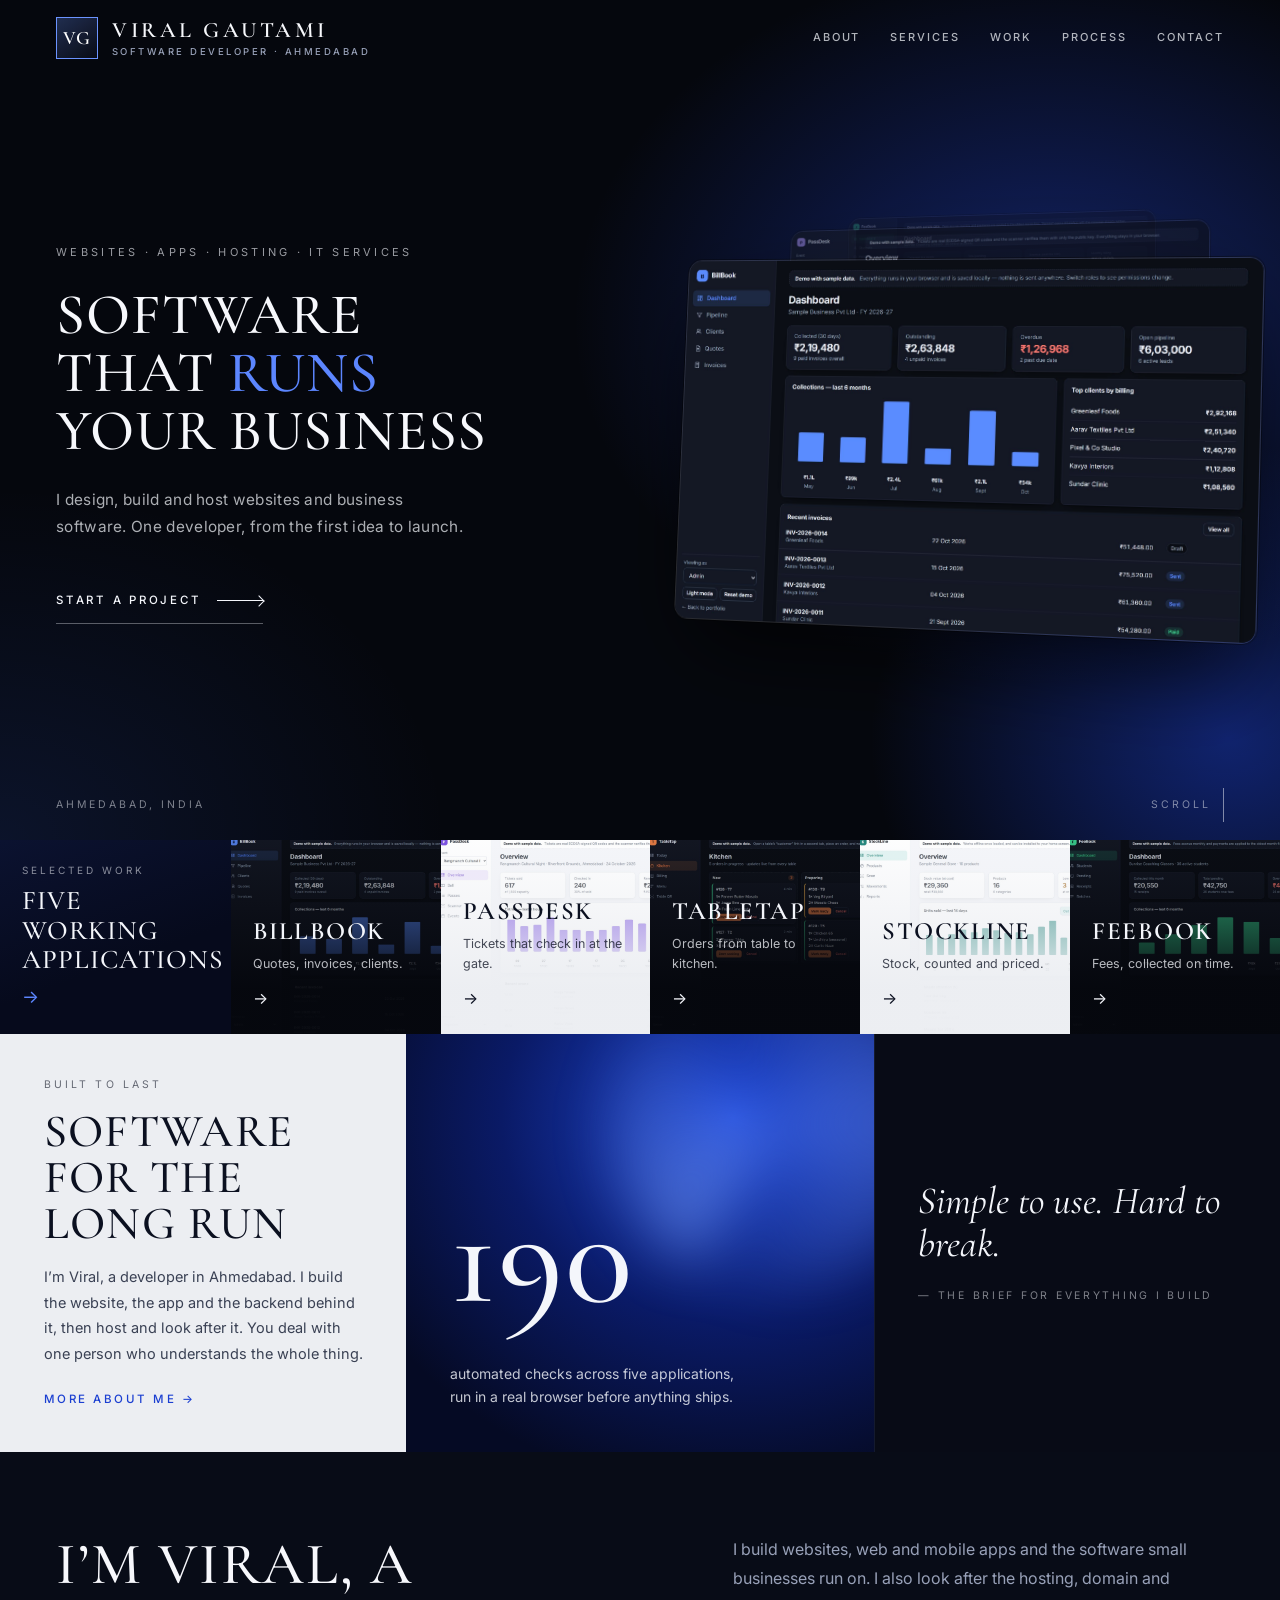
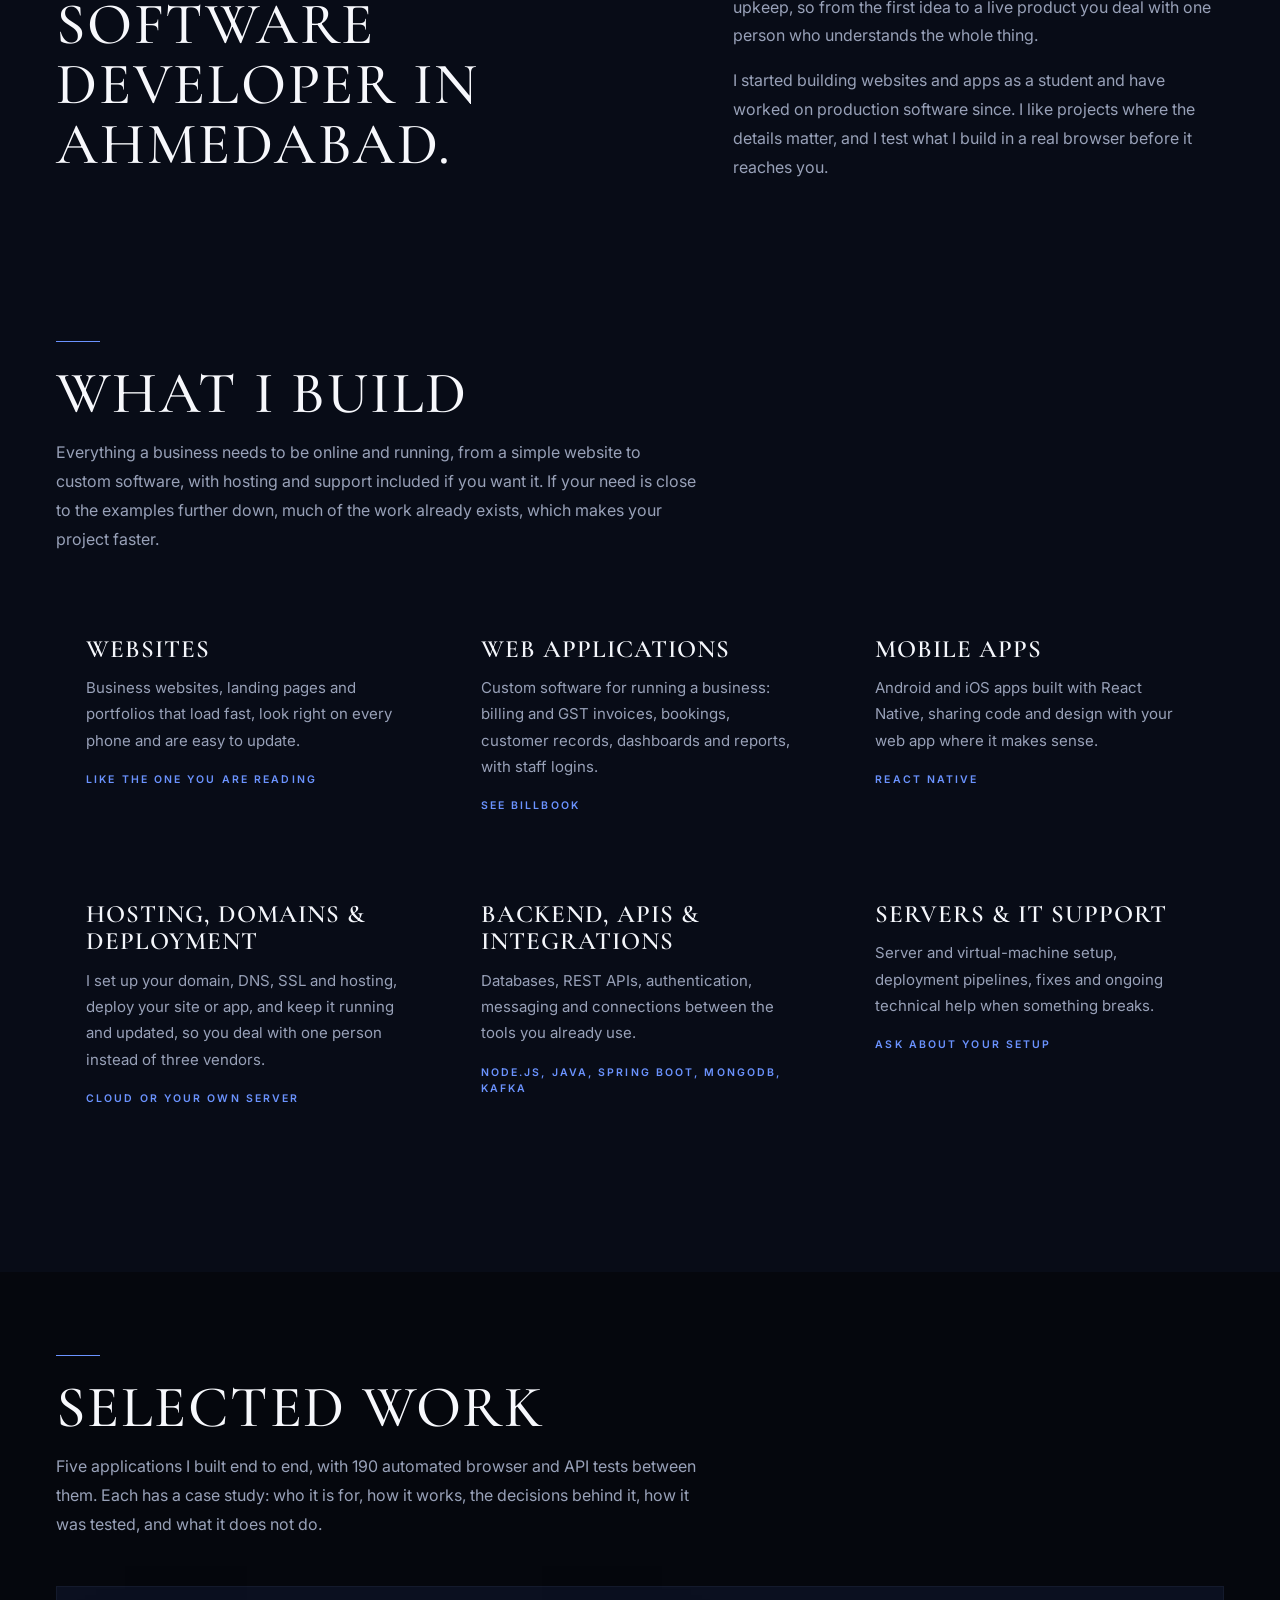
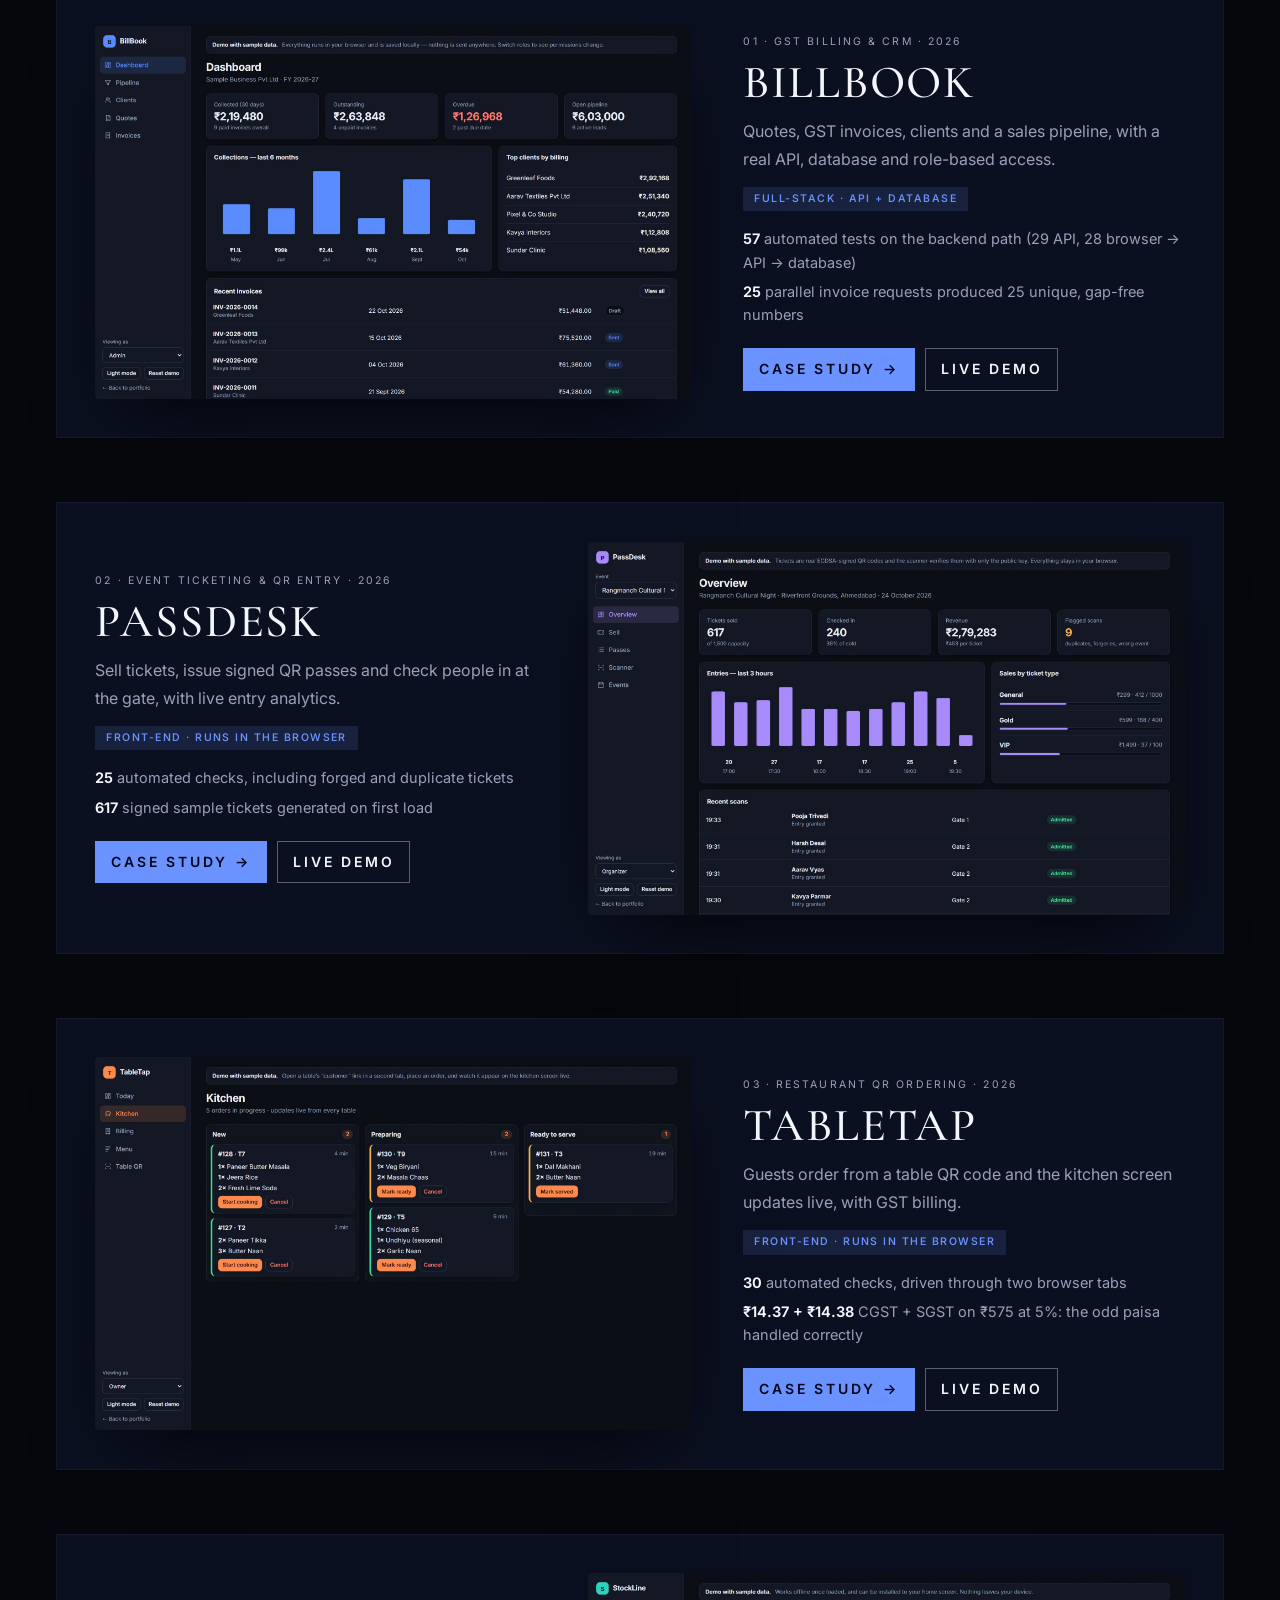
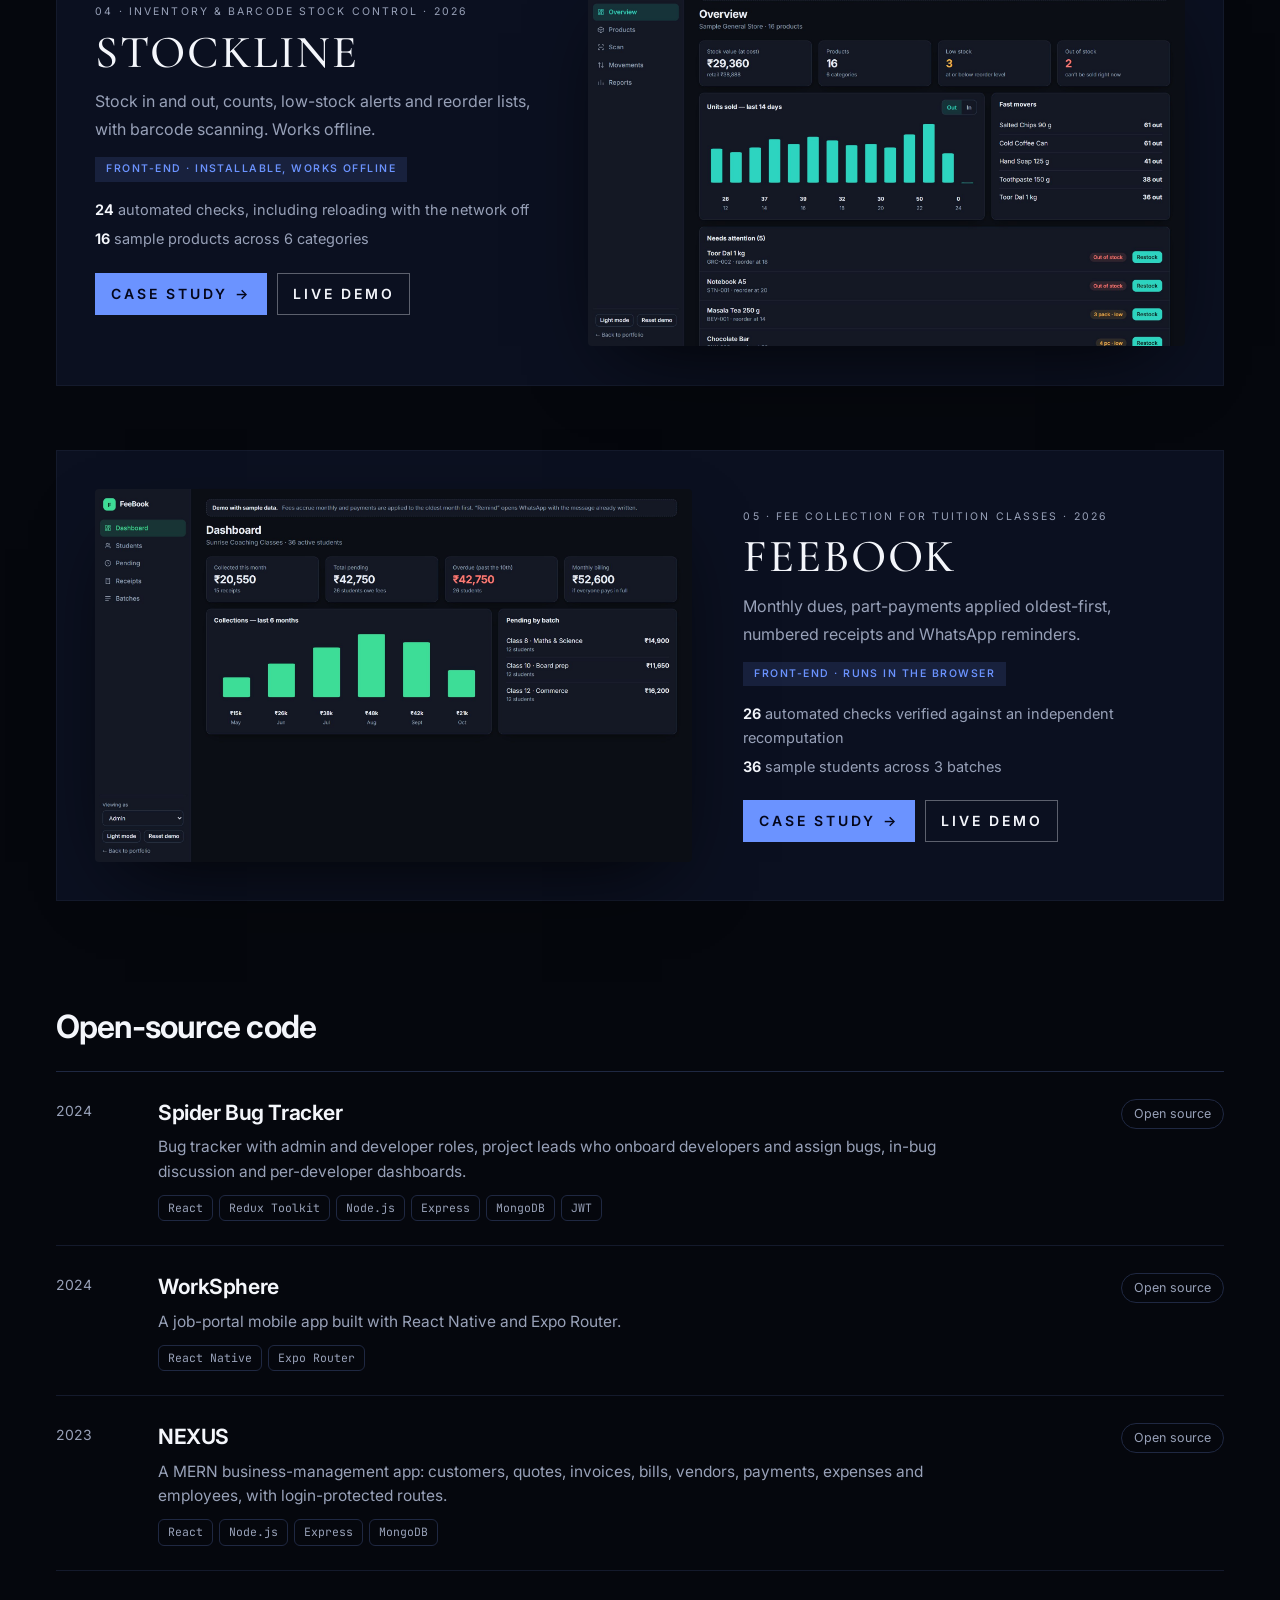
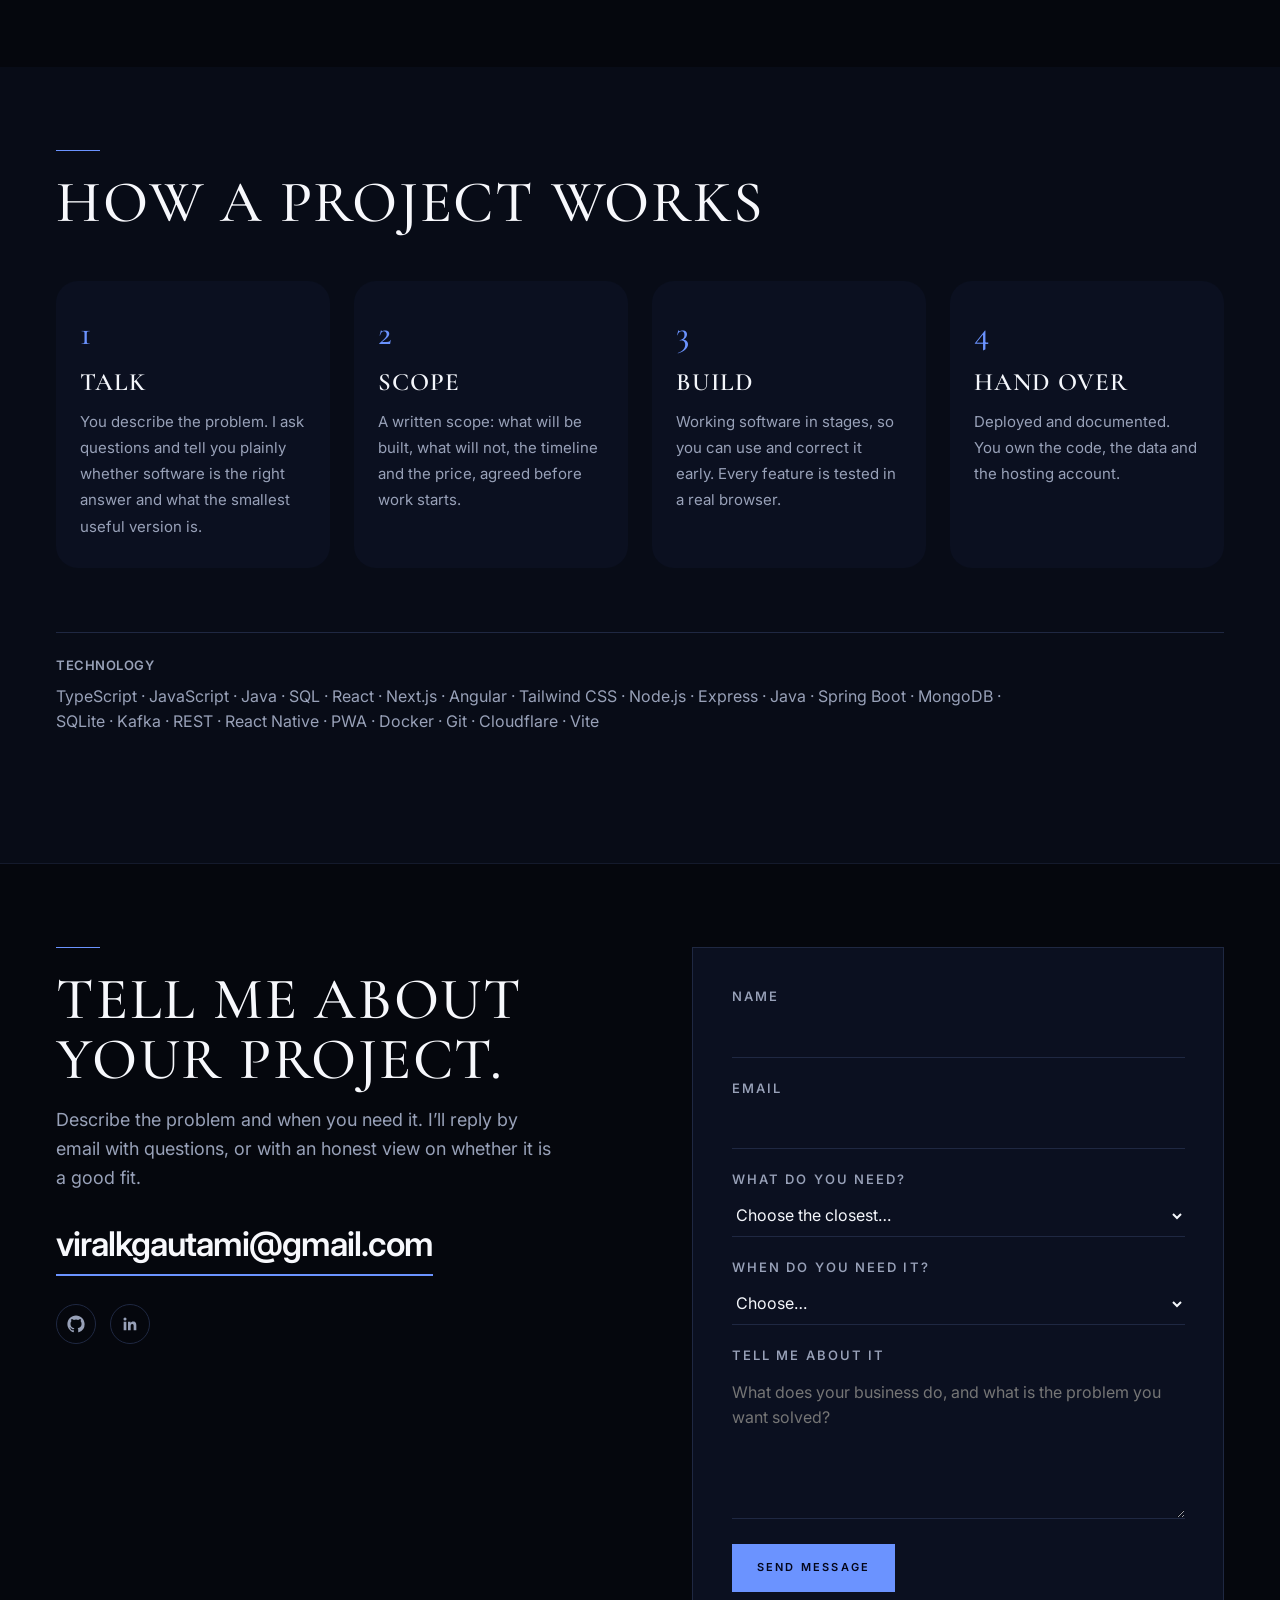
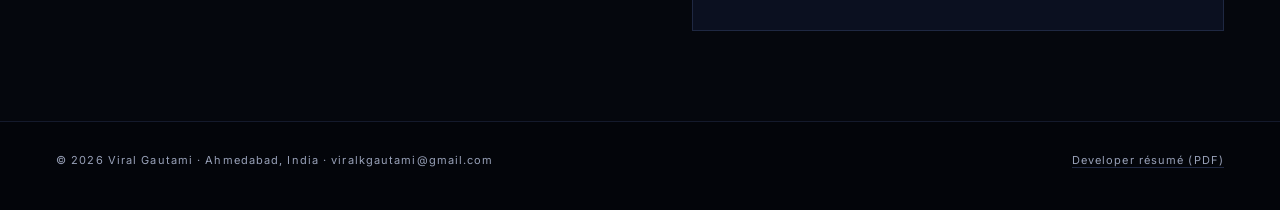
==== commit 49b6c305: "Deploy 2026-10-24T16:57:00.241Z" ====
--- a/index.html
+++ b/index.html
@@ -14,10 +14,10 @@
     <meta property="og:type" content="website" />
     <link rel="preconnect" href="https://fonts.googleapis.com" />
     <link rel="preconnect" href="https://fonts.gstatic.com" crossorigin />
-    <link href="https://fonts.googleapis.com/css2?family=Instrument+Serif:ital@0;1&family=Inter:wght@400;500;600;700&family=JetBrains+Mono:wght@400;500&display=swap" rel="stylesheet" />
+    <link href="https://fonts.googleapis.com/css2?family=Cormorant+Garamond:ital,wght@0,500;0,600;1,500&family=Inter:wght@400;500;600;700&family=JetBrains+Mono:wght@400;500&display=swap" rel="stylesheet" />
     <script>document.documentElement.dataset.theme = 'dark';</script>
-    <script type="module" crossorigin src="/assets/index-Czq8g2yH.js"></script>
-    <link rel="stylesheet" crossorigin href="/assets/index-Ch47Lr8n.css">
+    <script type="module" crossorigin src="/assets/index-Bij9iO8C.js"></script>
+    <link rel="stylesheet" crossorigin href="/assets/index-C6u6UgIe.css">
   </head>
   <body>
     <div id="root"></div>
--- a/assets/index-C6u6UgIe.css
+++ b/assets/index-C6u6UgIe.css
@@ -0,0 +1 @@
+:root{--sans: "Inter", system-ui, -apple-system, "Segoe UI", Roboto, sans-serif;--mono: "JetBrains Mono", ui-monospace, Menlo, Consolas, monospace;--wrapw: 1240px;--gut: clamp(20px, 4.5vw, 56px)}:root[data-theme=light]{--bg: #ffffff;--band: #f5f5f7;--panel: #ffffff;--ink: #1d1d1f;--mute: #6e6e73;--line: #e5e5ea;--line2: #d2d2d7;--accent: #0066cc;--accent-soft: #e8f1fb;--ok: #16803c;--shadow: 0 2px 4px rgba(0, 0, 0, .04), 0 30px 70px -24px rgba(0, 0, 0, .28);color-scheme:light}:root[data-theme=dark]{--bg: #000000;--band: #101012;--panel: #161618;--ink: #f5f5f7;--mute: #a1a1a6;--line: #262629;--line2: #38383c;--accent: #2997ff;--accent-soft: rgba(41, 151, 255, .14);--ok: #30d158;--shadow: 0 2px 4px rgba(0, 0, 0, .5), 0 30px 70px -24px rgba(0, 0, 0, .9);color-scheme:dark}*{box-sizing:border-box}html{scroll-behavior:smooth;scroll-padding-top:76px;-webkit-text-size-adjust:100%}body{margin:0;background:var(--bg);color:var(--ink);font-family:var(--sans);font-size:17px;line-height:1.6;-webkit-font-smoothing:antialiased;overflow-x:hidden;transition:background .25s,color .25s}a{color:inherit;text-decoration:none}button{font:inherit;color:inherit;background:none;border:0;cursor:pointer}ul,ol{list-style:none;margin:0;padding:0}h1,h2,h3,h4,p,dl,dd,figure{margin:0}img{display:block;max-width:100%;height:auto}::selection{background:var(--accent);color:var(--bg)}:focus-visible{outline:2px solid var(--accent);outline-offset:3px;border-radius:6px}.wrap{max-width:var(--wrapw);margin:0 auto;padding:0 var(--gut)}.only-dark{display:none}:root[data-theme=dark] .only-dark{display:block}:root[data-theme=dark] .only-light{display:none}[data-reveal]{opacity:0;transform:translateY(14px);transition:opacity .6s ease,transform .6s ease}[data-reveal].in{opacity:1;transform:none}@media (prefers-reduced-motion: reduce){[data-reveal]{opacity:1;transform:none;transition:none}html{scroll-behavior:auto}}.nav{position:fixed;top:0;left:0;right:0;z-index:60;border-bottom:1px solid transparent;transition:background .25s,border-color .25s}.nav.past{background:color-mix(in srgb,var(--bg) 88%,transparent);backdrop-filter:blur(14px);-webkit-backdrop-filter:blur(14px);border-bottom-color:var(--line)}.nav-in{max-width:var(--wrapw);margin:0 auto;padding:0 var(--gut);height:64px;display:flex;align-items:center;gap:24px}.wordmark{font-weight:650;letter-spacing:-.02em;font-size:17px}.links{display:flex;gap:2px;margin-left:auto;font-size:14.5px}.links a{padding:8px 12px;border-radius:8px;color:var(--mute);transition:color .2s,background .2s}.links a:hover{color:var(--ink);background:color-mix(in srgb,var(--ink) 6%,transparent)}.tools{display:flex;gap:2px}.tool{width:38px;height:38px;display:grid;place-items:center;border-radius:9px;color:var(--mute);transition:color .2s,background .2s}.tool:hover{color:var(--ink);background:color-mix(in srgb,var(--ink) 6%,transparent)}.tool.menu{display:none}.btn{display:inline-flex;align-items:center;gap:8px;padding:12px 20px;border-radius:10px;border:1px solid var(--line2);background:var(--panel);font-size:15px;font-weight:550;letter-spacing:-.005em;transition:transform .2s,border-color .2s,background .2s,opacity .2s;cursor:pointer}.btn:hover{border-color:var(--ink);transform:translateY(-1px)}.btn.solid{background:var(--ink);color:var(--bg);border-color:var(--ink)}.btn.solid:hover{opacity:.88}.btn.sm{padding:9px 15px;font-size:14px}.btn:disabled{opacity:.5;cursor:progress;transform:none}.textlink{font-size:15px;font-weight:500;color:var(--mute)}.textlink:hover{color:var(--ink);text-decoration:underline;text-underline-offset:4px}.hero{padding:112px 0 clamp(48px,7vw,88px)}.hero-grid{display:grid;grid-template-columns:minmax(0,.82fr) minmax(0,1.18fr);gap:clamp(32px,5vw,72px);align-items:center}.status{display:inline-flex;align-items:center;gap:9px;font-size:13.5px;color:var(--mute);padding:6px 13px 6px 11px;border:1px solid var(--line2);border-radius:999px;background:var(--panel)}.status i{width:8px;height:8px;border-radius:50%;background:var(--ok)}.hero h1{font-size:clamp(48px,6.4vw,84px);line-height:1;letter-spacing:-.045em;font-weight:650;margin:24px 0 10px -.03em}.role{font-size:clamp(18px,1.7vw,22px);color:var(--mute);letter-spacing:-.015em}.intro{margin-top:22px;max-width:34em;color:var(--mute);font-size:17.5px;line-height:1.62}.actions{display:flex;flex-wrap:wrap;gap:10px;margin-top:28px}.socials{display:flex;align-items:center;flex-wrap:wrap;gap:8px 14px;margin-top:26px}.social{width:40px;height:40px;display:grid;place-items:center;border-radius:50%;border:1px solid var(--line2);color:var(--mute);transition:color .2s,border-color .2s}.social:hover{color:var(--ink);border-color:var(--ink)}.mail-link{font-size:15px;color:var(--mute)}.mail-link:hover{color:var(--accent)}.hero-demo{min-width:0}.demo-cap{margin-top:14px;font-size:14px;color:var(--mute)}.demo-cap b{color:var(--ink);font-weight:600}.demo-cap a{color:var(--accent);font-weight:550}.demo-cap a:hover{text-decoration:underline;text-underline-offset:3px}.frame{display:block;background:var(--panel);border:1px solid var(--line2);border-radius:14px;overflow:hidden;box-shadow:var(--shadow)}.frame-bar{display:flex;align-items:center;gap:6px;padding:10px 14px;border-bottom:1px solid var(--line);background:color-mix(in srgb,var(--ink) 3%,var(--panel))}.frame-bar i{width:10px;height:10px;border-radius:50%;background:var(--line2);display:block}.frame-bar span{margin-left:10px;flex:1;min-width:0;font-family:var(--mono);font-size:11.5px;color:var(--mute);background:var(--panel);border:1px solid var(--line);border-radius:6px;padding:3px 10px;overflow:hidden;text-overflow:ellipsis;white-space:nowrap}.frame-view{position:relative;overflow:hidden;background:#fff}.frame-view iframe{position:absolute;top:0;left:0;border:0;transform-origin:top left;background:#fff}.frame.static img{width:100%}.sec{padding:clamp(64px,9vw,112px) 0 0}.sec-head{margin-bottom:clamp(28px,4vw,48px);max-width:52em}.sec h2,.contact h2{font-size:clamp(32px,4.2vw,52px);line-height:1.05;letter-spacing:-.035em;font-weight:650}.sec-head p{margin-top:14px;color:var(--mute);font-size:18px;max-width:40em}.projs{display:flex;flex-direction:column;gap:clamp(28px,4vw,44px)}.proj{display:grid;grid-template-columns:minmax(0,1.15fr) minmax(0,.85fr);gap:clamp(24px,4vw,56px);align-items:center;padding-bottom:clamp(28px,4vw,44px);border-bottom:1px solid var(--line)}.proj:nth-child(2n){grid-template-columns:minmax(0,.85fr) minmax(0,1.15fr)}.proj:nth-child(2n) .proj-shot{order:2}.proj-shot{display:block;border:1px solid var(--line2);border-radius:12px;overflow:hidden;box-shadow:var(--shadow);background:var(--panel);transition:transform .4s cubic-bezier(.2,.7,.2,1)}.proj-shot:hover{transform:translateY(-4px)}.proj-shot img{width:100%}.proj-meta{font-size:13.5px;color:var(--mute)}.proj h3{font-size:clamp(28px,3vw,40px);line-height:1.08;letter-spacing:-.03em;font-weight:650;margin:8px 0 12px}.proj h3 a:hover{color:var(--accent)}.proj-blurb{color:var(--mute);font-size:17px}.badge{display:inline-block;margin-top:14px;font-size:12.5px;font-weight:550;color:var(--accent);background:var(--accent-soft);padding:4px 11px;border-radius:999px}.facts-inline{margin-top:16px;display:grid;gap:6px;font-size:14.5px;color:var(--mute)}.facts-inline b{color:var(--ink);font-weight:650}.proj-links{display:flex;flex-wrap:wrap;gap:10px;margin-top:22px}.list-title{font-size:clamp(24px,2.6vw,32px);letter-spacing:-.03em;font-weight:650;margin:clamp(48px,7vw,80px) 0 18px}.rows{border-top:1px solid var(--line2)}.rows>li{display:grid;grid-template-columns:84px minmax(0,1fr) auto;gap:18px;padding:24px 0;border-bottom:1px solid var(--line);align-items:start}.r-year{font-size:14px;color:var(--mute);padding-top:4px}.r-main h4{font-size:21px;font-weight:650;letter-spacing:-.02em}.r-main h4 a:hover{color:var(--accent)}.r-main p{color:var(--mute);font-size:15.5px;margin:6px 0 10px;max-width:52em}.r-badge{font-size:12.5px;color:var(--mute);border:1px solid var(--line2);border-radius:999px;padding:4px 12px;white-space:nowrap;margin-top:3px}.tags{display:flex;flex-wrap:wrap;gap:6px}.tags li{font-family:var(--mono);font-size:11.5px;padding:3px 9px;border:1px solid var(--line2);border-radius:6px;color:var(--mute)}.note{margin-top:18px;font-size:13.5px;color:var(--mute)}.exp{max-width:860px}.job{padding-bottom:28px;margin-bottom:28px;border-bottom:1px solid var(--line)}.job.minor{display:grid;gap:10px}.job.minor:last-child{border-bottom:0}.job-head{display:flex;justify-content:space-between;gap:16px;align-items:baseline;flex-wrap:wrap}.job-head h3{font-size:18px;font-weight:600;letter-spacing:-.015em}.job-head span{font-size:14px;color:var(--mute)}.job-sub{color:var(--mute);font-size:15px;margin:2px 0 12px}.job ul{display:grid;gap:8px}.job li{position:relative;padding-left:18px;font-size:16.5px}.job li:before{content:"";position:absolute;left:0;top:.72em;width:6px;height:6px;border-radius:50%;background:var(--accent)}.stack-grid{display:grid;grid-template-columns:repeat(5,minmax(0,1fr));gap:24px;border-top:1px solid var(--line2);padding-top:24px}.stack-grid h3{font-size:13px;font-weight:600;letter-spacing:.04em;text-transform:uppercase;color:var(--mute);margin-bottom:10px}.stack-grid li{font-size:16px;line-height:1.9}.contact{padding-bottom:clamp(72px,10vw,120px)}.contact-grid{display:grid;grid-template-columns:minmax(0,1fr) minmax(0,.95fr);gap:clamp(32px,6vw,88px);align-items:start;border-top:1px solid var(--line2);padding-top:clamp(40px,6vw,72px)}.lead{margin:16px 0 24px;color:var(--mute);font-size:18px;max-width:28em}.mail{display:inline-block;font-size:clamp(22px,3vw,34px);font-weight:600;letter-spacing:-.03em;border-bottom:2px solid var(--accent);padding-bottom:3px;overflow-wrap:anywhere}.mail:hover{color:var(--accent)}.contact .socials{margin-top:28px}.form-wrap{background:var(--panel);border:1px solid var(--line);border-radius:16px;padding:clamp(22px,3vw,32px);box-shadow:var(--shadow)}.form{display:flex;flex-direction:column;gap:20px;position:relative}.form label span{display:block;font-size:13px;font-weight:550;color:var(--mute);margin-bottom:6px}.form input,.form textarea{width:100%;font:inherit;font-size:16.5px;color:var(--ink);background:transparent;border:0;border-bottom:1px solid var(--line2);border-radius:0;padding:8px 0 10px;resize:vertical;transition:border-color .2s}.form input:focus,.form textarea:focus{outline:none;border-color:var(--accent)}.form .hp{position:absolute;left:-9999px;width:1px;height:1px;opacity:0}.form .btn{align-self:flex-start}.form-error{font-size:14.5px;color:var(--mute)}.form-error a{color:var(--accent);text-decoration:underline;text-underline-offset:3px}.form-done h3{font-size:26px;font-weight:650;letter-spacing:-.02em}.form-done p{color:var(--mute);margin:8px 0 16px}.foot{border-top:1px solid var(--line);padding:24px 0 36px;font-size:13.5px;color:var(--mute)}.foot .wrap{display:flex;flex-wrap:wrap;justify-content:space-between;gap:6px 24px}.case{padding-top:96px;padding-bottom:clamp(60px,8vw,100px)}.back{display:inline-block;font-size:14.5px;color:var(--mute);margin-bottom:28px}.back:hover{color:var(--ink)}.case-head{max-width:52em;margin-bottom:clamp(28px,4vw,44px)}.case h1{font-size:clamp(44px,6vw,76px);line-height:1;letter-spacing:-.045em;font-weight:650;margin:10px 0 18px -.03em}.case-sum{font-size:clamp(17px,1.6vw,20px);color:var(--mute);line-height:1.62;max-width:40em}.case .frame{margin-top:4px}.case-facts{display:grid;grid-template-columns:repeat(3,minmax(0,1fr));gap:24px;margin:clamp(32px,5vw,56px) 0}.case-facts>div{border-top:1px solid var(--line2);padding-top:14px}.case-facts dt{font-size:clamp(26px,3.4vw,42px);font-weight:650;letter-spacing:-.035em;line-height:1.05}.case-facts dd{margin-top:8px;font-size:14.5px;color:var(--mute);max-width:26em}.case-cols{display:grid;grid-template-columns:repeat(2,minmax(0,1fr));gap:clamp(28px,5vw,64px);margin:clamp(36px,5vw,64px) 0}.case h2{font-size:clamp(22px,2.4vw,30px);letter-spacing:-.03em;font-weight:650;margin-bottom:14px}.case section p,.case section ul:not(.tags) li{color:var(--mute);font-size:16.5px}.case section ul:not(.tags){display:grid;gap:10px}.case section ul:not(.tags) li{position:relative;padding-left:18px}.case section ul:not(.tags) li:before{content:"";position:absolute;left:0;top:.72em;width:6px;height:6px;border-radius:50%;background:var(--accent)}.case-block{margin:clamp(40px,6vw,72px) 0;padding-top:28px;border-top:1px solid var(--line2)}.case-block .tags{margin-top:18px}.decisions{display:grid;grid-template-columns:repeat(2,minmax(0,1fr));gap:28px clamp(28px,5vw,64px)}.decisions h3{font-size:18px;font-weight:600;letter-spacing:-.015em;margin-bottom:6px}.decisions p{color:var(--mute);font-size:16px}.next-case{display:block;margin-top:clamp(40px,6vw,72px);padding:26px 28px;border:1px solid var(--line2);border-radius:14px;background:var(--panel);transition:border-color .2s,transform .2s}.next-case:hover{border-color:var(--ink);transform:translateY(-2px)}.next-case span{display:block;font-size:13px;color:var(--mute)}.next-case b{display:block;font-size:clamp(24px,3vw,36px);letter-spacing:-.03em;font-weight:650;margin:2px 0}.next-case em{font-style:normal;color:var(--mute);font-size:15px}.arch{background:var(--panel);border:1px solid var(--line);border-radius:14px;padding:clamp(18px,3vw,32px);overflow-x:auto}.arch-row{display:flex;align-items:stretch;justify-content:center;min-width:min-content}.arch-seg{display:flex;align-items:center}.arch-node{min-width:180px;max-width:240px;border:1.5px solid var(--line2);border-radius:12px;padding:14px 16px;display:flex;flex-direction:column;gap:3px;background:var(--bg)}.arch-node b{font-size:15px;font-weight:650;margin-bottom:4px}.arch-node span{font-size:13.5px;color:var(--mute);line-height:1.45}.arch-node.client{border-color:color-mix(in srgb,var(--accent) 55%,var(--line2))}.arch-node.server{border-color:var(--ink)}.arch-node.store{border-style:dashed}.arch-link{display:flex;flex-direction:column;align-items:center;gap:4px;width:112px;color:var(--mute);padding:0 6px}.arch-link em{font-style:normal;font-family:var(--mono);font-size:10.5px;text-align:center;line-height:1.25}.arch-link svg{width:100%;height:12px}@media (max-width: 1060px){.stack-grid{grid-template-columns:repeat(3,minmax(0,1fr));row-gap:28px}}@media (max-width: 999px){.hero-grid{grid-template-columns:minmax(0,1fr)}.hero{padding-top:96px}}@media (max-width: 860px){.tool.menu{display:grid}.tools{margin-left:auto}.links{position:fixed;top:64px;left:0;right:0;flex-direction:column;gap:0;margin:0;padding:4px var(--gut) 18px;background:var(--bg);border-bottom:1px solid var(--line);transform:translateY(-120%);visibility:hidden;transition:transform .3s,visibility .3s;font-size:16px}.nav.open .links{transform:none;visibility:visible}.links a{padding:14px 2px;border-radius:0;border-bottom:1px solid var(--line);color:var(--ink)}.proj,.proj:nth-child(2n){grid-template-columns:minmax(0,1fr)}.proj:nth-child(2n) .proj-shot{order:0}.rows>li{grid-template-columns:minmax(0,1fr);gap:6px}.r-badge{justify-self:start}.contact-grid,.case-cols,.decisions{grid-template-columns:minmax(0,1fr)}.case-facts{grid-template-columns:minmax(0,1fr);gap:18px}.arch-row,.arch-seg{flex-direction:column;align-items:stretch}.arch-node{max-width:none}.arch-link{width:auto;flex-direction:row;justify-content:center;padding:8px 0}.arch-link svg{display:none}.arch-link:after{content:"↓";font-size:20px;line-height:1;color:var(--mute)}}@media (max-width: 560px){body{font-size:16.5px}.stack-grid{grid-template-columns:repeat(2,minmax(0,1fr))}.hero h1{font-size:min(14vw,64px)}.actions .btn{flex:1 1 100%;justify-content:center}.form .btn{width:100%;justify-content:center}}.wordmark small{display:block;font-weight:450;font-size:11.5px;letter-spacing:0;color:var(--mute);margin-top:-3px}.hero h1{font-size:clamp(36px,4.1vw,56px);line-height:1.06;margin:22px 0 14px -.02em}.role{font-size:16px}.svc{display:grid;grid-template-columns:repeat(3,minmax(0,1fr));gap:0;border-top:1px solid var(--line2);border-left:1px solid var(--line2)}.svc li{padding:26px 24px 28px;border-right:1px solid var(--line2);border-bottom:1px solid var(--line2)}.svc h3{font-size:19px;font-weight:650;letter-spacing:-.02em;margin-bottom:8px}.svc p{color:var(--mute);font-size:15.5px}.svc span{display:block;margin-top:14px;font-size:13.5px;font-weight:550;color:var(--accent)}.steps{display:grid;grid-template-columns:repeat(4,minmax(0,1fr));gap:24px}.steps li{border-top:1px solid var(--line2);padding-top:16px}.steps b{display:inline-grid;place-items:center;width:30px;height:30px;border-radius:50%;background:var(--accent-soft);color:var(--accent);font-size:14px;margin-bottom:12px}.steps h3{font-size:19px;font-weight:650;letter-spacing:-.02em;margin-bottom:6px}.steps p{color:var(--mute);font-size:15.5px}.tech{margin-top:clamp(40px,6vw,64px);padding-top:22px;border-top:1px solid var(--line2)}.tech h3{font-size:13px;font-weight:600;letter-spacing:.04em;text-transform:uppercase;color:var(--mute);margin-bottom:8px}.tech p{font-size:16px;color:var(--mute);max-width:60em}.case-for{margin:clamp(32px,5vw,56px) 0;padding:clamp(22px,3vw,32px);border:1px solid var(--line2);border-radius:14px;background:var(--panel)}.case-for p{color:var(--mute);font-size:17px;max-width:46em;margin-bottom:18px}.form select{width:100%;font:inherit;font-size:16.5px;color:var(--ink);background:transparent;border:0;border-bottom:1px solid var(--line2);padding:8px 0 10px;border-radius:0}.form select:focus{outline:none;border-color:var(--accent)}.form select option{color:#14161a}.foot a{text-decoration:underline;text-underline-offset:3px}@media (max-width: 1060px){.svc,.steps{grid-template-columns:repeat(2,minmax(0,1fr))}}@media (max-width: 640px){.svc,.steps{grid-template-columns:minmax(0,1fr)}.hero h1{font-size:min(10.5vw,46px)}.wordmark small{display:none}}@media (min-width: 1061px){.svc li:last-child:nth-child(3n+2){grid-column:span 2}}.hello{margin:22px 0 0;font-size:18px;color:var(--mute)}.hero h1{font-size:clamp(44px,6vw,80px);line-height:1;letter-spacing:-.045em;margin:4px 0 10px -.03em}.hero .role{font-size:clamp(17px,1.6vw,21px)}.hero .intro{max-width:36em}.hero .intro+.intro{margin-top:14px}.hero-grid{grid-template-columns:minmax(0,1.15fr) minmax(0,.85fr);align-items:start}.glance{background:var(--panel);border:1px solid var(--line2);border-radius:16px;padding:clamp(20px,2.6vw,28px);box-shadow:var(--shadow);margin-top:14px}.glance-head{display:flex;align-items:center;gap:14px;padding-bottom:18px;border-bottom:1px solid var(--line)}.mono-mark{width:48px;height:48px;border-radius:12px;background:var(--ink);color:var(--bg);display:grid;place-items:center;font-weight:750;letter-spacing:-.04em;font-size:18px;flex:none}.glance-head b{display:block;font-size:17px;letter-spacing:-.02em}.glance-head span:not(.mono-mark){font-size:14px;color:var(--mute)}.glance dl>div{display:grid;grid-template-columns:96px minmax(0,1fr);gap:14px;padding:13px 0;border-bottom:1px solid var(--line);font-size:15px}.glance dt{color:var(--mute);font-size:13.5px;padding-top:1px}.glance dd{margin:0;line-height:1.5}.chips{display:flex;flex-wrap:wrap;gap:7px;padding-top:18px}.chips li{font-size:13px;font-weight:550;padding:5px 12px;border-radius:999px;background:var(--accent-soft);color:var(--accent)}.work-demo{margin-bottom:clamp(36px,5vw,60px)}.work-demo .frame{max-width:1040px}.form-error p{margin-bottom:12px}@media (max-width: 999px){.hero-grid{grid-template-columns:minmax(0,1fr)}.glance{margin-top:8px}}@media (max-width: 560px){.hero h1{font-size:min(14vw,60px)}.glance dl>div{grid-template-columns:minmax(0,1fr);gap:2px}}@media (min-width: 1061px){.svc li:last-child:nth-child(3n+2){grid-column:auto}}.hero{padding:clamp(120px,16vw,188px) 0 clamp(36px,5vw,56px);text-align:center}.hero-center{display:flex;flex-direction:column;align-items:center}.eyebrow{font-size:15px;font-weight:500;color:var(--mute);letter-spacing:0}.hero h1{font-size:clamp(40px,7vw,92px);line-height:1.02;letter-spacing:-.045em;font-weight:700;margin:18px auto 0;max-width:13.5em;text-wrap:balance}.hero .sub{margin:22px auto 0;max-width:30em;font-size:clamp(19px,2vw,26px);line-height:1.35;color:var(--mute);letter-spacing:-.018em;text-wrap:balance}.cta{display:flex;align-items:center;justify-content:center;flex-wrap:wrap;gap:14px 28px;margin-top:34px}.btn.lg{padding:14px 26px;font-size:17px;border-radius:999px}.btn.solid{background:var(--accent);border-color:var(--accent);color:#fff}.btn.solid:hover{opacity:.9}.textcta{font-size:18px;color:var(--accent)}.textcta:hover{text-decoration:underline;text-underline-offset:4px}.product{padding:0 0 clamp(56px,8vw,96px);background:linear-gradient(var(--bg) 0,var(--bg) 18%,var(--band) 18%)}.product .frame{max-width:1120px;margin:0 auto;border-radius:18px}.product .demo-cap{text-align:center;margin-top:22px;font-size:15px}.sec{padding:clamp(72px,10vw,128px) 0 clamp(8px,2vw,24px)}.about{background:var(--bg);padding-bottom:clamp(72px,10vw,128px)}.about-grid{display:grid;grid-template-columns:minmax(0,1.1fr) minmax(0,.9fr);gap:clamp(32px,6vw,96px);align-items:start}.about h2{font-size:clamp(32px,4.6vw,60px);line-height:1.05;letter-spacing:-.04em;font-weight:700}.about-copy p{font-size:18px;line-height:1.6;color:var(--mute)}.about-copy p+p{margin-top:16px}.about-copy .tools{color:var(--ink);font-size:15.5px;font-weight:500;padding-top:18px;margin-top:22px;border-top:1px solid var(--line2)}#services,#process{background:var(--band);padding-bottom:clamp(72px,10vw,128px)}#work{background:var(--bg);padding-bottom:clamp(56px,8vw,96px)}.sec h2{font-weight:700;letter-spacing:-.04em}.svc{border:0;gap:16px}.svc li{background:var(--panel);border:0;border-radius:22px;padding:30px 28px 32px;box-shadow:none}.svc h3{font-size:21px}.svc span{color:var(--accent)}.steps li{border-top:0;background:var(--panel);border-radius:22px;padding:26px 24px 28px}.steps b{background:var(--ink);color:var(--bg)}.tech{border-top-color:var(--line2)}.proj{border-bottom:0;background:var(--band);border-radius:28px;padding:clamp(18px,2.6vw,32px)}.proj-shot{border:0;border-radius:16px}.contact{background:var(--band)}.contact-grid{border-top:0;padding-top:0}.form-wrap{border:0;box-shadow:none}.nav.past{background:color-mix(in srgb,var(--bg) 80%,transparent)}.badge{background:var(--accent-soft);color:var(--accent)}.status{display:none}@media (max-width: 860px){.about-grid{grid-template-columns:minmax(0,1fr)}.hero{padding-top:104px}}@media (max-width: 560px){.hero h1{font-size:min(11.5vw,46px)}.cta .btn{width:100%;justify-content:center}.proj{border-radius:22px}}.stage{position:relative;height:430vh;background:var(--bg)}.stage-pin{position:sticky;top:0;height:100vh;overflow:hidden}.stage-head{position:absolute;left:0;right:0;top:17vh;padding:0 var(--gut);text-align:center;display:flex;flex-direction:column;align-items:center;will-change:transform,opacity;pointer-events:none}.stage-head a{pointer-events:auto}.stage-head h1{font-size:clamp(44px,6.4vw,92px);line-height:1.02;letter-spacing:-.045em;font-weight:700;margin:16px auto 0;max-width:13em;text-wrap:balance}.stage-head .sub{margin:20px auto 0;max-width:30em;font-size:clamp(19px,1.9vw,25px);line-height:1.35;color:var(--mute);letter-spacing:-.018em;text-wrap:balance}.stage-cap{position:absolute;left:0;right:0;top:9.5vh;text-align:center;padding:0 var(--gut);pointer-events:none;will-change:opacity,transform}.stage-cap a{pointer-events:auto}.stage-cap span{display:block;font-size:14px;font-weight:600;letter-spacing:.04em;text-transform:uppercase;color:var(--accent);margin-bottom:8px}.stage-cap b{display:block;font-size:clamp(26px,3.4vw,46px);font-weight:700;letter-spacing:-.04em;line-height:1.08}.stage-cap .cta{margin-top:16px}.stage-frame{position:absolute;left:50%;top:20vh;transform-origin:top center;will-change:transform,opacity}.stage-frame .frame{border-radius:18px;box-shadow:var(--shadow)}.stage-glow{position:absolute;left:50%;top:50%;width:min(1300px,120vw);height:60vh;transform:translate(-50%,-30%);background:radial-gradient(closest-side,color-mix(in srgb,var(--accent) 22%,transparent),transparent);filter:blur(30px);opacity:0;pointer-events:none}.stage-hint{position:absolute;bottom:4vh;left:50%;transform:translate(-50%);display:flex;align-items:center;gap:10px;font-size:12.5px;letter-spacing:.14em;text-transform:uppercase;color:var(--mute)}.stage-hint span{width:1px;height:28px;background:var(--mute);transform-origin:top;animation:hintline 2s ease-in-out infinite}@keyframes hintline{0%,to{transform:scaleY(.2)}50%{transform:scaleY(1)}}@media (prefers-reduced-motion: reduce){.stage-hint span{animation:none}}.frame-under{position:absolute;top:0;right:0;bottom:0;left:0;background:#fff}.frame-under img{width:100%;height:100%;object-fit:cover;object-position:left top}:root{--serif: "Cormorant Garamond", "Times New Roman", Georgia, serif;--night: #05070d;--stone: #eceef2}.nav-in{display:grid;grid-template-columns:1fr auto 1fr;gap:16px}.wordmark{grid-column:2;grid-row:1;text-align:center;font-family:var(--serif);font-weight:500;font-size:24px;letter-spacing:.2em;text-transform:uppercase;line-height:1.05}.wordmark small{font-family:var(--sans);font-size:9px;letter-spacing:.34em;margin-top:4px;font-weight:500}.links{grid-column:1;grid-row:1;justify-self:start;margin-left:0;font-size:11px;letter-spacing:.18em;text-transform:uppercase;font-weight:500}.tools{grid-column:3;grid-row:1;justify-self:end;margin-left:0;align-items:center}.nav.onhero .wordmark,.nav.onhero .links a,.nav.onhero .tool{color:#f4f6fb}.nav.onhero .wordmark small{color:#f4f6fb99}.nav.onhero .links a:hover,.nav.onhero .tool:hover{background:#ffffff1a}@media (max-width: 860px){.nav-in{display:flex}.wordmark{text-align:left;font-size:20px;letter-spacing:.16em}.wordmark small{display:none}.nav.onhero .links{background:#0a0d16;border-color:#1b2030}.nav.onhero .links a{color:#f4f6fb;border-color:#1b2030}}.lh{position:relative;min-height:100vh;min-height:100svh;background:var(--night);color:#f4f6fb;overflow:hidden;display:flex;flex-direction:column;isolation:isolate}.lh-glow{position:absolute;top:0;right:0;bottom:0;left:0;z-index:-1;background:radial-gradient(60% 70% at 82% 38%,rgba(40,80,255,.38),transparent 62%),radial-gradient(40% 50% at 96% 88%,rgba(27,63,209,.5),transparent 70%),radial-gradient(50% 60% at 0% 100%,rgba(59,109,255,.12),transparent 70%)}.lh-in{flex:1;width:100%;max-width:1360px;margin:0 auto;padding:120px var(--gut) 56px;display:grid;grid-template-columns:minmax(0,.86fr) minmax(0,1.14fr);gap:clamp(24px,4vw,64px);align-items:center}.lh-eye{font-size:11px;letter-spacing:.3em;text-transform:uppercase;color:#f4f6fb9e;margin:0 0 26px}.lh h1{font-family:var(--serif);font-weight:500;text-transform:uppercase;font-size:clamp(46px,6.3vw,100px);line-height:.98;letter-spacing:.015em;margin:0;color:#f7f8fc;text-wrap:balance}.lh h1 em{font-style:normal;color:#5c86ff}.lh-sub{margin:28px 0 0;max-width:27em;font-size:15px;line-height:1.75;letter-spacing:.02em;color:#f4f6fbb3}.lh-cta{display:inline-flex;align-items:center;gap:16px;margin-top:38px;font-size:11.5px;letter-spacing:.24em;text-transform:uppercase;font-weight:500;color:#f4f6fb;padding:14px 0;border-bottom:1px solid rgba(244,246,251,.35);transition:border-color .25s,gap .25s}.lh-cta span{width:46px;height:1px;background:currentColor;position:relative;transition:width .25s}.lh-cta span:after{content:"";position:absolute;right:0;top:-3px;width:7px;height:7px;border-top:1px solid currentColor;border-right:1px solid currentColor;transform:rotate(45deg)}.lh-cta:hover{border-color:#5c86ff;gap:22px}.lh-cta:hover span{width:62px}.lh-art{position:relative;aspect-ratio:16 / 11;perspective:1800px;min-width:0}.lh-c{position:absolute;width:80%;height:auto;border-radius:14px;border:1px solid rgba(255,255,255,.14);box-shadow:0 40px 90px -20px #000000d9,0 0 0 1px #0006;transform-style:preserve-3d}.lh-c1{right:0;top:14%;transform:rotateY(-14deg) rotateX(4deg) rotate(1deg);animation:lhfloat 9s ease-in-out infinite}.lh-c2{right:14%;top:3%;width:62%;transform:rotateY(-14deg) rotateX(4deg) translateZ(-120px);opacity:.55;filter:saturate(.8)}.lh-c3{right:28%;top:-5%;width:50%;transform:rotateY(-14deg) rotateX(4deg) translateZ(-260px);opacity:.28}@keyframes lhfloat{50%{transform:rotateY(-12deg) rotateX(3deg) rotate(1deg) translateY(-12px)}}.lh-foot{display:flex;justify-content:space-between;align-items:center;padding:0 var(--gut) 26px;max-width:1360px;width:100%;margin:0 auto;font-size:10.5px;letter-spacing:.28em;text-transform:uppercase;color:#f4f6fb80}.lh-foot a{display:inline-flex;align-items:center;gap:12px;color:inherit}.lh-foot a i{width:1px;height:34px;background:#f4f6fb80;transform-origin:top;animation:hintline 2s ease-in-out infinite}.bento{display:grid;grid-template-columns:1.1fr repeat(5,1fr);background:var(--night)}.bt{position:relative;min-height:250px;overflow:hidden;display:flex;flex-direction:column;justify-content:flex-end;padding:22px;color:#f4f6fb}.bt-label{background:linear-gradient(160deg,#0b1230,#060a1c 60%);justify-content:center;gap:8px}.bt-label small{font-size:10px;letter-spacing:.3em;text-transform:uppercase;color:#f4f6fb8c}.bt-label b{font-family:var(--serif);font-weight:500;font-size:27px;line-height:1.1;text-transform:uppercase;letter-spacing:.04em}.bt-label span{font-size:18px;color:#5c86ff;transition:transform .25s}.bt-label:hover span{transform:translate(6px)}.bt-app img{position:absolute;top:0;right:0;bottom:0;left:0;width:100%;height:100%;object-fit:cover;object-position:top left;transform:scale(1.12) translate(3%,2%);transition:transform .6s cubic-bezier(.2,.7,.2,1)}.bt-app:hover img{transform:scale(1.2) translate(2%,1%)}.bt-app:before{content:"";position:absolute;top:0;right:0;bottom:0;left:0;z-index:1;background:linear-gradient(to top,#05070df2 8%,#05070d59 55%,#05070d0d)}.bt-app.alt:before{background:linear-gradient(to top,#eceef2f7 10%,#eceef28c 50%,#eceef20d)}.bt-txt{position:relative;z-index:2;display:block}.bt-txt b{display:block;font-family:var(--serif);font-weight:600;font-size:25px;letter-spacing:.06em;text-transform:uppercase}.bt-txt em{display:block;font-style:normal;font-size:12.5px;opacity:.75;margin-top:3px}.bt-txt i{display:block;font-style:normal;margin-top:12px;font-size:16px;transition:transform .25s}.bt-app:hover .bt-txt i{transform:translate(6px)}.bt-app.alt{color:#0b1020}.bento2{display:grid;grid-template-columns:1fr 1.15fr 1fr;background:var(--night)}.bt2{position:relative;min-height:380px;padding:clamp(28px,3.4vw,52px);display:flex;flex-direction:column;overflow:hidden}.bt2-light{background:var(--stone);color:#0b1020;justify-content:center}.bt2 small{font-size:10.5px;letter-spacing:.3em;text-transform:uppercase;opacity:.6}.bt2 h2{font-family:var(--serif);font-weight:500;font-size:clamp(34px,3.6vw,52px);line-height:1;letter-spacing:.03em;text-transform:uppercase;margin:14px 0 18px}.bt2-light p{margin:0;font-size:14.5px;line-height:1.75;color:#3a4154;max-width:30em}.bt2-light a{margin-top:24px;font-size:11.5px;letter-spacing:.22em;text-transform:uppercase;font-weight:500;color:#1b3fd1}.bt2-stat{background:radial-gradient(90% 90% at 70% 20%,#1d46d6,#0a1a66 55%,#050a24);color:#f4f6fb;justify-content:flex-end}.bt2-stat b{font-family:var(--serif);font-weight:500;font-size:clamp(90px,11vw,168px);line-height:.85;letter-spacing:.01em}.bt2-stat span{margin-top:18px;max-width:22em;font-size:14px;line-height:1.65;color:#f4f6fbcc;position:relative;z-index:1}.bt2-orb{position:absolute;right:-14%;top:-18%;width:70%;aspect-ratio:1;border-radius:50%;background:conic-gradient(from 210deg,#78a0ff8c,#0a1a6600,#5c86ff80,#0a1a6600);filter:blur(28px)}.bt2-dark{background:#080b16;color:#f4f6fb;justify-content:center;border-left:1px solid #141a2e}.bt2-dark q{quotes:none;font-family:var(--serif);font-size:clamp(30px,3vw,44px);line-height:1.12;font-style:italic}.bt2-dark span{margin-top:22px;font-size:10.5px;letter-spacing:.26em;text-transform:uppercase;color:#f4f6fb80}@media (max-width: 1100px){.bento{grid-template-columns:repeat(3,1fr)}.bt-label{grid-column:1 / -1;min-height:140px}}@media (max-width: 860px){.lh-in{grid-template-columns:minmax(0,1fr);padding-top:104px;gap:36px}.lh-art{order:2}.lh h1{font-size:min(13vw,64px)}.bento2{grid-template-columns:minmax(0,1fr)}.bt2{min-height:300px}.lh-foot a{display:none}}@media (max-width: 560px){.bento{grid-template-columns:repeat(2,1fr)}.bt{min-height:190px;padding:16px}.bt-txt b{font-size:20px}.bt-app:last-child{grid-column:1 / -1}}@media (prefers-reduced-motion: reduce){.lh-c1,.lh-foot a i{animation:none}}.lh-art{aspect-ratio:16 / 12;margin-right:calc(var(--gut) * -.6)}.lh-c1{width:96%;top:12%}.lh-c2{width:74%;right:10%;top:0}.lh-c3{width:58%;right:22%;top:-8%}.bt-app:before{background:linear-gradient(to top,#05070df7 22%,#05070d99 58%,#05070d1f)}.bt-app.alt:before{background:linear-gradient(to top,#eceef2fa 24%,#eceef29e 58%,#eceef21a)}.bt2-stat b{line-height:1;padding-bottom:.12em}@media (max-width: 860px){.lh-art{margin-right:0}.lh-c1{width:100%}}:root,:root[data-theme=dark],:root[data-theme=light]{--bg: #05070d;--band: #080c17;--panel: #0b1020;--ink: #f4f6fb;--mute: #98a1b8;--line: #141a2c;--line2: #1f2842;--accent: #6b93ff;--accent-soft: rgba(107, 147, 255, .13);--shadow: 0 30px 80px -30px rgba(0, 0, 0, .9);color-scheme:dark}body{font-size:16px}.nav{border-bottom:1px solid transparent}.nav.past,.nav.onhero.past{background:#05070dd1;backdrop-filter:blur(16px);-webkit-backdrop-filter:blur(16px);border-bottom-color:var(--line)}.nav-in{height:76px;max-width:1360px}.wordmark,.nav.onhero .wordmark{color:#f7f8fc;font-size:26px}.wordmark small,.nav.onhero .wordmark small{color:var(--mute)}.links a,.nav.onhero .links a{color:#f4f6fbb8;padding:10px 14px;border-radius:0;position:relative}.links a:after{content:"";position:absolute;left:14px;right:14px;bottom:4px;height:1px;background:var(--accent);transform:scaleX(0);transform-origin:left;transition:transform .3s}.links a:hover,.nav.onhero .links a:hover{color:#fff;background:transparent}.links a:hover:after{transform:scaleX(1)}.nav-cta{justify-self:end;font-size:10.5px;letter-spacing:.22em;text-transform:uppercase;font-weight:600;color:#fff;padding:12px 20px;border:1px solid rgba(244,246,251,.35);transition:background .25s,border-color .25s;white-space:nowrap}.nav-cta:hover{background:var(--accent);border-color:var(--accent)}.tools{gap:12px}.tool,.nav.onhero .tool{color:#f4f6fb}@media (max-width: 860px){.nav-in{height:64px;display:flex}.nav-cta{display:none}.tools{margin-left:auto}.links,.nav.onhero .links{background:#070a14;border-color:var(--line);top:64px}.links a,.nav.onhero .links a{color:#f4f6fb;border-color:var(--line);font-size:12px;letter-spacing:.2em;padding:16px 2px}.links a:after{display:none}.wordmark{font-size:20px}}.sec{padding:clamp(84px,10vw,140px) 0 0;background:var(--bg)}.about,.services,.process,.contact{background:var(--bg)}.about,.process{background:var(--band);padding-bottom:clamp(70px,8vw,110px)}.sec h2,.contact h2,.about h2{font-family:var(--serif);font-weight:500;text-transform:uppercase;letter-spacing:.03em;line-height:1.02;font-size:clamp(34px,4.6vw,64px);color:#f7f8fc}.sec-head p,.about-copy p{color:var(--mute);font-size:16px;line-height:1.8}.sec-head{max-width:46em}.about-copy .tools{color:#f4f6fb;font-size:11.5px;letter-spacing:.18em;text-transform:uppercase;border-top-color:var(--line2)}.sec-head h2:before,.contact h2:before{display:block;content:"";width:44px;height:1px;background:var(--accent);margin-bottom:22px}.svc{border-color:var(--line2)}.svc li{background:transparent;border-color:var(--line2);padding:34px 30px 36px;transition:background .3s}.svc li:hover{background:var(--panel)}.svc h3,.steps h3{font-family:var(--serif);font-weight:600;font-size:25px;letter-spacing:.04em;text-transform:uppercase;line-height:1.1;margin-bottom:12px}.svc p,.steps p{color:var(--mute);font-size:15px;line-height:1.75}.svc span{color:var(--accent);font-size:10.5px;letter-spacing:.2em;text-transform:uppercase;font-weight:600;margin-top:18px}.steps li{border-top-color:var(--line2)}.steps b{border-radius:0;width:auto;height:auto;background:none;color:var(--accent);font-family:var(--serif);font-size:34px;font-weight:500;margin-bottom:8px}.stack-grid{border-top-color:var(--line2)}.stack-grid h3{color:var(--accent);font-size:10.5px;letter-spacing:.22em}.stack-grid li{color:#f4f6fbd9;font-size:15px}.proj,.proj:nth-child(2n){background:var(--panel);border:1px solid var(--line);border-radius:0;padding:clamp(20px,3vw,40px);margin-bottom:20px}.proj-shot{border-radius:4px;border-color:var(--line2)}.proj h3{font-family:var(--serif);font-weight:500;text-transform:uppercase;letter-spacing:.04em;font-size:clamp(34px,3.6vw,52px);line-height:1}.proj-meta{font-size:10.5px;letter-spacing:.2em;text-transform:uppercase}.proj-blurb{font-size:16px;line-height:1.75}.badge{border-radius:0;background:var(--accent-soft);color:var(--accent);font-size:10.5px;letter-spacing:.14em;text-transform:uppercase}.rows>li:hover{background:transparent}.btn,.btn.lg{border-radius:0;font-size:11px;letter-spacing:.2em;text-transform:uppercase;font-weight:600;padding:14px 24px;background:transparent;color:#f4f6fb;border:1px solid rgba(244,246,251,.35)}.btn:hover{border-color:#fff;transform:none;background:#ffffff0f}.btn.solid{background:var(--accent);border-color:var(--accent);color:#04061a}.btn.solid:hover{background:#8aa9ff;border-color:#8aa9ff;opacity:1}.textcta,.back,.next-case{color:var(--accent)}.contact{padding-top:clamp(84px,10vw,130px);border-top:1px solid var(--line)}.contact-grid{gap:clamp(36px,6vw,96px)}.contact .mail,.contact a[href^=mailto]{color:#f7f8fc}.form-wrap{background:var(--panel);border:1px solid var(--line2);border-radius:0;padding:clamp(22px,3vw,40px);box-shadow:none}.form label{font-size:10.5px;letter-spacing:.2em;text-transform:uppercase;color:var(--mute)}.form input,.form textarea,.form select{color:#f4f6fb;border-bottom-color:var(--line2);font-size:16px}.form select option{color:#111}.socials a,.socials .soc{border-color:var(--line2)}.case h1{font-family:var(--serif);font-weight:500;text-transform:uppercase;letter-spacing:.03em;line-height:1;font-size:clamp(42px,6vw,84px)}.case h2{font-family:var(--serif);font-weight:600;text-transform:uppercase;letter-spacing:.05em;font-size:clamp(22px,2.4vw,30px)}.case{background:var(--bg)}.foot{background:#03050a;border-top:1px solid var(--line);font-size:11px;letter-spacing:.1em;padding:30px 0 40px}.foot a{text-decoration:none;border-bottom:1px solid var(--line2)}.foot a:hover{color:#fff}.nav-in,.lh-in,.lh-foot{max-width:var(--wrapw)}.nav-in{grid-template-columns:1fr auto}.links{grid-column:1;justify-self:start;margin-left:-14px}.tools{display:none}.wordmark{grid-column:2;grid-row:1;justify-self:end;display:flex;align-items:center;gap:14px;text-align:right;font-size:0;letter-spacing:0;text-transform:none}.wm-txt{display:block;font-family:var(--serif);font-weight:600;font-size:22px;letter-spacing:.16em;text-transform:uppercase;line-height:1.1;color:#f7f8fc}.wm-txt small{display:block;font-family:var(--sans);font-weight:500;font-size:9.5px;letter-spacing:.26em;color:var(--mute);margin-top:5px}.wm-mark{order:2;width:42px;height:42px;display:grid;place-items:center;border:1px solid var(--accent);font-family:var(--serif);font-weight:600;font-size:19px;letter-spacing:.04em;color:#fff;background:linear-gradient(145deg,#6b93ff47,#6b93ff0a)}.float-cta{position:fixed;right:clamp(16px,3vw,36px);bottom:clamp(16px,3vw,32px);z-index:55;display:inline-flex;gap:12px;align-items:center;background:var(--accent);color:#04061a;font-size:11px;letter-spacing:.2em;text-transform:uppercase;font-weight:700;padding:15px 24px;box-shadow:0 18px 40px -12px #3b6dff99;opacity:0;transform:translateY(16px);pointer-events:none;transition:opacity .3s,transform .3s,background .2s}.float-cta.on{opacity:1;transform:none;pointer-events:auto}.float-cta:hover{background:#8aa9ff}@media (max-width: 860px){.tools{display:flex;order:3;margin-left:12px}.nav-in{display:flex}.wordmark{margin-left:auto;order:2;flex-direction:row}.wm-mark{order:0;width:36px;height:36px;font-size:16px}.wm-txt{font-size:17px;letter-spacing:.12em;text-align:left}.wm-txt small{display:none}.links{margin-left:0}.wordmark{margin-left:0;margin-right:auto}.tools{margin-left:auto}.float-cta{left:16px;right:16px;justify-content:center;bottom:14px}}.nav.past,.nav.onhero.past{background:#05070df0}.lh h1{font-size:clamp(44px,5.4vw,88px)}@media (max-width: 860px){.lh h1{font-size:min(13vw,64px)}.float-cta{left:auto;right:14px;padding:13px 18px}}@media (min-width: 861px){.nav-in{grid-template-columns:auto 1fr}.wordmark{grid-column:1;justify-self:start;text-align:left}.wm-mark{order:0}.wm-txt{text-align:left}.links{grid-column:2;justify-self:end;margin-left:0;margin-right:-14px}}@media (min-width: 1600px){:root{--wrapw: 1400px}}.lh-in{grid-template-columns:minmax(0,1fr) minmax(0,1fr);padding-top:104px;padding-bottom:24px}.lh h1{font-size:clamp(40px,min(5.2vw,10.5vh),96px);line-height:1}.lh-eye{margin-bottom:clamp(16px,3vh,26px)}.lh-sub{margin-top:clamp(16px,3vh,28px);font-size:clamp(14px,1.2vw,17px)}.lh-cta{margin-top:clamp(20px,4vh,38px)}.lh-art{aspect-ratio:16 / 12}.bt{min-height:clamp(210px,17vw,300px)}.bt2{min-height:clamp(320px,27vw,460px)}.sec{padding-top:clamp(64px,8vw,120px)}@media (max-width: 860px){.lh h1{font-size:min(12.5vw,60px)}.lh-in{padding-top:92px}}@media (min-width: 1200px){:root{--wrapw: 1320px}}@media (min-width: 1500px){:root{--wrapw: 1560px}}@media (min-width: 1800px){:root{--wrapw: 1760px}}.lh{min-height:min(100svh,840px)}.lh-in{grid-template-columns:minmax(0,.95fr) minmax(0,1.05fr);padding-top:92px;padding-bottom:12px}.lh h1{font-size:clamp(40px,min(4.5vw,10vh),92px)}.lh-foot{padding-bottom:18px}.bt{min-height:clamp(190px,14vw,260px)}.bt2{min-height:clamp(300px,22vw,380px)}.sec{padding-top:clamp(56px,6.5vw,96px)}.about,.process{padding-bottom:clamp(56px,6vw,88px)}.contact{padding-top:clamp(56px,6.5vw,96px);padding-bottom:clamp(56px,7vw,96px)}@media (max-width: 860px){.lh{min-height:0}.lh h1{font-size:min(12.5vw,60px)}}
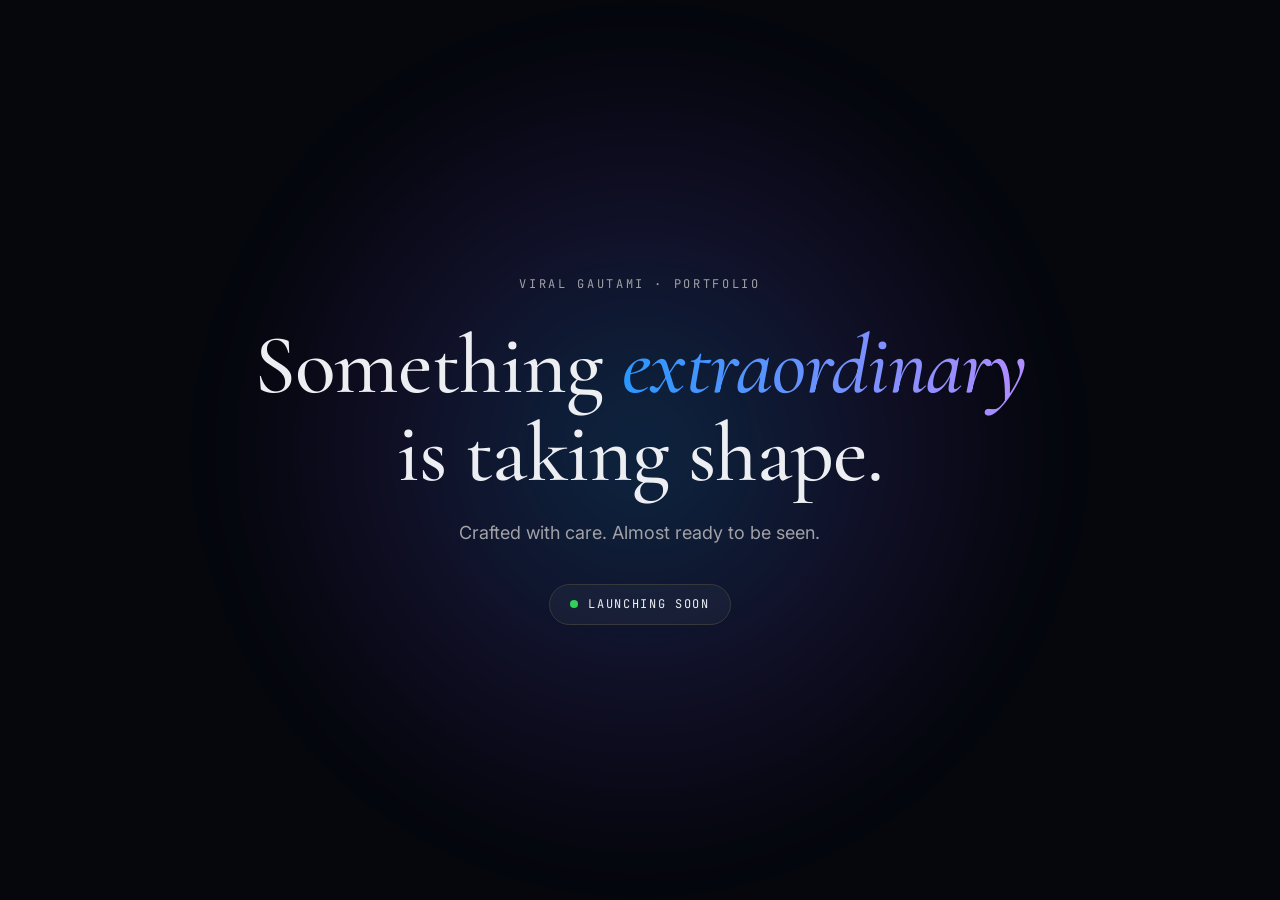
==== commit e3791c12: "Deploy 2026-11-12T20:00:30.389Z" ====
--- a/index.html
+++ b/index.html
@@ -16,8 +16,8 @@
     <link rel="preconnect" href="https://fonts.gstatic.com" crossorigin />
     <link href="https://fonts.googleapis.com/css2?family=Cormorant+Garamond:ital,wght@0,500;0,600;1,500&family=Inter:wght@400;500;600;700&family=JetBrains+Mono:wght@400;500&display=swap" rel="stylesheet" />
     <script>document.documentElement.dataset.theme = 'dark';</script>
-    <script type="module" crossorigin src="/assets/index-Bij9iO8C.js"></script>
-    <link rel="stylesheet" crossorigin href="/assets/index-C6u6UgIe.css">
+    <script type="module" crossorigin src="/assets/index-CIMWL62D.js"></script>
+    <link rel="stylesheet" crossorigin href="/assets/index-DymXgeia.css">
   </head>
   <body>
     <div id="root"></div>
--- a/assets/index-DymXgeia.css
+++ b/assets/index-DymXgeia.css
@@ -0,0 +1 @@
+:root{--sans: "Inter", system-ui, -apple-system, "Segoe UI", Roboto, sans-serif;--mono: "JetBrains Mono", ui-monospace, Menlo, Consolas, monospace;--wrapw: 1240px;--gut: clamp(20px, 4.5vw, 56px)}:root[data-theme=light]{--bg: #ffffff;--band: #f5f5f7;--panel: #ffffff;--ink: #1d1d1f;--mute: #6e6e73;--line: #e5e5ea;--line2: #d2d2d7;--accent: #0066cc;--accent-soft: #e8f1fb;--ok: #16803c;--shadow: 0 2px 4px rgba(0, 0, 0, .04), 0 30px 70px -24px rgba(0, 0, 0, .28);color-scheme:light}:root[data-theme=dark]{--bg: #000000;--band: #101012;--panel: #161618;--ink: #f5f5f7;--mute: #a1a1a6;--line: #262629;--line2: #38383c;--accent: #2997ff;--accent-soft: rgba(41, 151, 255, .14);--ok: #30d158;--shadow: 0 2px 4px rgba(0, 0, 0, .5), 0 30px 70px -24px rgba(0, 0, 0, .9);color-scheme:dark}*{box-sizing:border-box}html{scroll-behavior:smooth;scroll-padding-top:76px;-webkit-text-size-adjust:100%}body{margin:0;background:var(--bg);color:var(--ink);font-family:var(--sans);font-size:17px;line-height:1.6;-webkit-font-smoothing:antialiased;overflow-x:hidden;transition:background .25s,color .25s}a{color:inherit;text-decoration:none}button{font:inherit;color:inherit;background:none;border:0;cursor:pointer}ul,ol{list-style:none;margin:0;padding:0}h1,h2,h3,h4,p,dl,dd,figure{margin:0}img{display:block;max-width:100%;height:auto}::selection{background:var(--accent);color:var(--bg)}:focus-visible{outline:2px solid var(--accent);outline-offset:3px;border-radius:6px}.wrap{max-width:var(--wrapw);margin:0 auto;padding:0 var(--gut)}.only-dark{display:none}:root[data-theme=dark] .only-dark{display:block}:root[data-theme=dark] .only-light{display:none}[data-reveal]{opacity:0;transform:translateY(14px);transition:opacity .6s ease,transform .6s ease}[data-reveal].in{opacity:1;transform:none}@media (prefers-reduced-motion: reduce){[data-reveal]{opacity:1;transform:none;transition:none}html{scroll-behavior:auto}}.nav{position:fixed;top:0;left:0;right:0;z-index:60;border-bottom:1px solid transparent;transition:background .25s,border-color .25s}.nav.past{background:color-mix(in srgb,var(--bg) 88%,transparent);backdrop-filter:blur(14px);-webkit-backdrop-filter:blur(14px);border-bottom-color:var(--line)}.nav-in{max-width:var(--wrapw);margin:0 auto;padding:0 var(--gut);height:64px;display:flex;align-items:center;gap:24px}.wordmark{font-weight:650;letter-spacing:-.02em;font-size:17px}.links{display:flex;gap:2px;margin-left:auto;font-size:14.5px}.links a{padding:8px 12px;border-radius:8px;color:var(--mute);transition:color .2s,background .2s}.links a:hover{color:var(--ink);background:color-mix(in srgb,var(--ink) 6%,transparent)}.tools{display:flex;gap:2px}.tool{width:38px;height:38px;display:grid;place-items:center;border-radius:9px;color:var(--mute);transition:color .2s,background .2s}.tool:hover{color:var(--ink);background:color-mix(in srgb,var(--ink) 6%,transparent)}.tool.menu{display:none}.btn{display:inline-flex;align-items:center;gap:8px;padding:12px 20px;border-radius:10px;border:1px solid var(--line2);background:var(--panel);font-size:15px;font-weight:550;letter-spacing:-.005em;transition:transform .2s,border-color .2s,background .2s,opacity .2s;cursor:pointer}.btn:hover{border-color:var(--ink);transform:translateY(-1px)}.btn.solid{background:var(--ink);color:var(--bg);border-color:var(--ink)}.btn.solid:hover{opacity:.88}.btn.sm{padding:9px 15px;font-size:14px}.btn:disabled{opacity:.5;cursor:progress;transform:none}.textlink{font-size:15px;font-weight:500;color:var(--mute)}.textlink:hover{color:var(--ink);text-decoration:underline;text-underline-offset:4px}.hero{padding:112px 0 clamp(48px,7vw,88px)}.hero-grid{display:grid;grid-template-columns:minmax(0,.82fr) minmax(0,1.18fr);gap:clamp(32px,5vw,72px);align-items:center}.status{display:inline-flex;align-items:center;gap:9px;font-size:13.5px;color:var(--mute);padding:6px 13px 6px 11px;border:1px solid var(--line2);border-radius:999px;background:var(--panel)}.status i{width:8px;height:8px;border-radius:50%;background:var(--ok)}.hero h1{font-size:clamp(48px,6.4vw,84px);line-height:1;letter-spacing:-.045em;font-weight:650;margin:24px 0 10px -.03em}.role{font-size:clamp(18px,1.7vw,22px);color:var(--mute);letter-spacing:-.015em}.intro{margin-top:22px;max-width:34em;color:var(--mute);font-size:17.5px;line-height:1.62}.actions{display:flex;flex-wrap:wrap;gap:10px;margin-top:28px}.socials{display:flex;align-items:center;flex-wrap:wrap;gap:8px 14px;margin-top:26px}.social{width:40px;height:40px;display:grid;place-items:center;border-radius:50%;border:1px solid var(--line2);color:var(--mute);transition:color .2s,border-color .2s}.social:hover{color:var(--ink);border-color:var(--ink)}.mail-link{font-size:15px;color:var(--mute)}.mail-link:hover{color:var(--accent)}.hero-demo{min-width:0}.demo-cap{margin-top:14px;font-size:14px;color:var(--mute)}.demo-cap b{color:var(--ink);font-weight:600}.demo-cap a{color:var(--accent);font-weight:550}.demo-cap a:hover{text-decoration:underline;text-underline-offset:3px}.frame{display:block;background:var(--panel);border:1px solid var(--line2);border-radius:14px;overflow:hidden;box-shadow:var(--shadow)}.frame-bar{display:flex;align-items:center;gap:6px;padding:10px 14px;border-bottom:1px solid var(--line);background:color-mix(in srgb,var(--ink) 3%,var(--panel))}.frame-bar i{width:10px;height:10px;border-radius:50%;background:var(--line2);display:block}.frame-bar span{margin-left:10px;flex:1;min-width:0;font-family:var(--mono);font-size:11.5px;color:var(--mute);background:var(--panel);border:1px solid var(--line);border-radius:6px;padding:3px 10px;overflow:hidden;text-overflow:ellipsis;white-space:nowrap}.frame-view{position:relative;overflow:hidden;background:#fff}.frame-view iframe{position:absolute;top:0;left:0;border:0;transform-origin:top left;background:#fff}.frame.static img{width:100%}.sec{padding:clamp(64px,9vw,112px) 0 0}.sec-head{margin-bottom:clamp(28px,4vw,48px);max-width:52em}.sec h2,.contact h2{font-size:clamp(32px,4.2vw,52px);line-height:1.05;letter-spacing:-.035em;font-weight:650}.sec-head p{margin-top:14px;color:var(--mute);font-size:18px;max-width:40em}.projs{display:flex;flex-direction:column;gap:clamp(28px,4vw,44px)}.proj{display:grid;grid-template-columns:minmax(0,1.15fr) minmax(0,.85fr);gap:clamp(24px,4vw,56px);align-items:center;padding-bottom:clamp(28px,4vw,44px);border-bottom:1px solid var(--line)}.proj:nth-child(2n){grid-template-columns:minmax(0,.85fr) minmax(0,1.15fr)}.proj:nth-child(2n) .proj-shot{order:2}.proj-shot{display:block;border:1px solid var(--line2);border-radius:12px;overflow:hidden;box-shadow:var(--shadow);background:var(--panel);transition:transform .4s cubic-bezier(.2,.7,.2,1)}.proj-shot:hover{transform:translateY(-4px)}.proj-shot img{width:100%}.proj-meta{font-size:13.5px;color:var(--mute)}.proj h3{font-size:clamp(28px,3vw,40px);line-height:1.08;letter-spacing:-.03em;font-weight:650;margin:8px 0 12px}.proj h3 a:hover{color:var(--accent)}.proj-blurb{color:var(--mute);font-size:17px}.badge{display:inline-block;margin-top:14px;font-size:12.5px;font-weight:550;color:var(--accent);background:var(--accent-soft);padding:4px 11px;border-radius:999px}.facts-inline{margin-top:16px;display:grid;gap:6px;font-size:14.5px;color:var(--mute)}.facts-inline b{color:var(--ink);font-weight:650}.proj-links{display:flex;flex-wrap:wrap;gap:10px;margin-top:22px}.list-title{font-size:clamp(24px,2.6vw,32px);letter-spacing:-.03em;font-weight:650;margin:clamp(48px,7vw,80px) 0 18px}.rows{border-top:1px solid var(--line2)}.rows>li{display:grid;grid-template-columns:84px minmax(0,1fr) auto;gap:18px;padding:24px 0;border-bottom:1px solid var(--line);align-items:start}.r-year{font-size:14px;color:var(--mute);padding-top:4px}.r-main h4{font-size:21px;font-weight:650;letter-spacing:-.02em}.r-main h4 a:hover{color:var(--accent)}.r-main p{color:var(--mute);font-size:15.5px;margin:6px 0 10px;max-width:52em}.r-badge{font-size:12.5px;color:var(--mute);border:1px solid var(--line2);border-radius:999px;padding:4px 12px;white-space:nowrap;margin-top:3px}.tags{display:flex;flex-wrap:wrap;gap:6px}.tags li{font-family:var(--mono);font-size:11.5px;padding:3px 9px;border:1px solid var(--line2);border-radius:6px;color:var(--mute)}.note{margin-top:18px;font-size:13.5px;color:var(--mute)}.exp{max-width:860px}.job{padding-bottom:28px;margin-bottom:28px;border-bottom:1px solid var(--line)}.job.minor{display:grid;gap:10px}.job.minor:last-child{border-bottom:0}.job-head{display:flex;justify-content:space-between;gap:16px;align-items:baseline;flex-wrap:wrap}.job-head h3{font-size:18px;font-weight:600;letter-spacing:-.015em}.job-head span{font-size:14px;color:var(--mute)}.job-sub{color:var(--mute);font-size:15px;margin:2px 0 12px}.job ul{display:grid;gap:8px}.job li{position:relative;padding-left:18px;font-size:16.5px}.job li:before{content:"";position:absolute;left:0;top:.72em;width:6px;height:6px;border-radius:50%;background:var(--accent)}.stack-grid{display:grid;grid-template-columns:repeat(5,minmax(0,1fr));gap:24px;border-top:1px solid var(--line2);padding-top:24px}.stack-grid h3{font-size:13px;font-weight:600;letter-spacing:.04em;text-transform:uppercase;color:var(--mute);margin-bottom:10px}.stack-grid li{font-size:16px;line-height:1.9}.contact{padding-bottom:clamp(72px,10vw,120px)}.contact-grid{display:grid;grid-template-columns:minmax(0,1fr) minmax(0,.95fr);gap:clamp(32px,6vw,88px);align-items:start;border-top:1px solid var(--line2);padding-top:clamp(40px,6vw,72px)}.lead{margin:16px 0 24px;color:var(--mute);font-size:18px;max-width:28em}.mail{display:inline-block;font-size:clamp(22px,3vw,34px);font-weight:600;letter-spacing:-.03em;border-bottom:2px solid var(--accent);padding-bottom:3px;overflow-wrap:anywhere}.mail:hover{color:var(--accent)}.contact .socials{margin-top:28px}.form-wrap{background:var(--panel);border:1px solid var(--line);border-radius:16px;padding:clamp(22px,3vw,32px);box-shadow:var(--shadow)}.form{display:flex;flex-direction:column;gap:20px;position:relative}.form label span{display:block;font-size:13px;font-weight:550;color:var(--mute);margin-bottom:6px}.form input,.form textarea{width:100%;font:inherit;font-size:16.5px;color:var(--ink);background:transparent;border:0;border-bottom:1px solid var(--line2);border-radius:0;padding:8px 0 10px;resize:vertical;transition:border-color .2s}.form input:focus,.form textarea:focus{outline:none;border-color:var(--accent)}.form .hp{position:absolute;left:-9999px;width:1px;height:1px;opacity:0}.form .btn{align-self:flex-start}.form-error{font-size:14.5px;color:var(--mute)}.form-error a{color:var(--accent);text-decoration:underline;text-underline-offset:3px}.form-done h3{font-size:26px;font-weight:650;letter-spacing:-.02em}.form-done p{color:var(--mute);margin:8px 0 16px}.foot{border-top:1px solid var(--line);padding:24px 0 36px;font-size:13.5px;color:var(--mute)}.foot .wrap{display:flex;flex-wrap:wrap;justify-content:space-between;gap:6px 24px}.case{padding-top:96px;padding-bottom:clamp(60px,8vw,100px)}.back{display:inline-block;font-size:14.5px;color:var(--mute);margin-bottom:28px}.back:hover{color:var(--ink)}.case-head{max-width:52em;margin-bottom:clamp(28px,4vw,44px)}.case h1{font-size:clamp(44px,6vw,76px);line-height:1;letter-spacing:-.045em;font-weight:650;margin:10px 0 18px -.03em}.case-sum{font-size:clamp(17px,1.6vw,20px);color:var(--mute);line-height:1.62;max-width:40em}.case .frame{margin-top:4px}.case-facts{display:grid;grid-template-columns:repeat(3,minmax(0,1fr));gap:24px;margin:clamp(32px,5vw,56px) 0}.case-facts>div{border-top:1px solid var(--line2);padding-top:14px}.case-facts dt{font-size:clamp(26px,3.4vw,42px);font-weight:650;letter-spacing:-.035em;line-height:1.05}.case-facts dd{margin-top:8px;font-size:14.5px;color:var(--mute);max-width:26em}.case-cols{display:grid;grid-template-columns:repeat(2,minmax(0,1fr));gap:clamp(28px,5vw,64px);margin:clamp(36px,5vw,64px) 0}.case h2{font-size:clamp(22px,2.4vw,30px);letter-spacing:-.03em;font-weight:650;margin-bottom:14px}.case section p,.case section ul:not(.tags) li{color:var(--mute);font-size:16.5px}.case section ul:not(.tags){display:grid;gap:10px}.case section ul:not(.tags) li{position:relative;padding-left:18px}.case section ul:not(.tags) li:before{content:"";position:absolute;left:0;top:.72em;width:6px;height:6px;border-radius:50%;background:var(--accent)}.case-block{margin:clamp(40px,6vw,72px) 0;padding-top:28px;border-top:1px solid var(--line2)}.case-block .tags{margin-top:18px}.decisions{display:grid;grid-template-columns:repeat(2,minmax(0,1fr));gap:28px clamp(28px,5vw,64px)}.decisions h3{font-size:18px;font-weight:600;letter-spacing:-.015em;margin-bottom:6px}.decisions p{color:var(--mute);font-size:16px}.next-case{display:block;margin-top:clamp(40px,6vw,72px);padding:26px 28px;border:1px solid var(--line2);border-radius:14px;background:var(--panel);transition:border-color .2s,transform .2s}.next-case:hover{border-color:var(--ink);transform:translateY(-2px)}.next-case span{display:block;font-size:13px;color:var(--mute)}.next-case b{display:block;font-size:clamp(24px,3vw,36px);letter-spacing:-.03em;font-weight:650;margin:2px 0}.next-case em{font-style:normal;color:var(--mute);font-size:15px}.arch{background:var(--panel);border:1px solid var(--line);border-radius:14px;padding:clamp(18px,3vw,32px);overflow-x:auto}.arch-row{display:flex;align-items:stretch;justify-content:center;min-width:min-content}.arch-seg{display:flex;align-items:center}.arch-node{min-width:180px;max-width:240px;border:1.5px solid var(--line2);border-radius:12px;padding:14px 16px;display:flex;flex-direction:column;gap:3px;background:var(--bg)}.arch-node b{font-size:15px;font-weight:650;margin-bottom:4px}.arch-node span{font-size:13.5px;color:var(--mute);line-height:1.45}.arch-node.client{border-color:color-mix(in srgb,var(--accent) 55%,var(--line2))}.arch-node.server{border-color:var(--ink)}.arch-node.store{border-style:dashed}.arch-link{display:flex;flex-direction:column;align-items:center;gap:4px;width:112px;color:var(--mute);padding:0 6px}.arch-link em{font-style:normal;font-family:var(--mono);font-size:10.5px;text-align:center;line-height:1.25}.arch-link svg{width:100%;height:12px}@media (max-width: 1060px){.stack-grid{grid-template-columns:repeat(3,minmax(0,1fr));row-gap:28px}}@media (max-width: 999px){.hero-grid{grid-template-columns:minmax(0,1fr)}.hero{padding-top:96px}}@media (max-width: 860px){.tool.menu{display:grid}.tools{margin-left:auto}.links{position:fixed;top:64px;left:0;right:0;flex-direction:column;gap:0;margin:0;padding:4px var(--gut) 18px;background:var(--bg);border-bottom:1px solid var(--line);transform:translateY(-120%);visibility:hidden;transition:transform .3s,visibility .3s;font-size:16px}.nav.open .links{transform:none;visibility:visible}.links a{padding:14px 2px;border-radius:0;border-bottom:1px solid var(--line);color:var(--ink)}.proj,.proj:nth-child(2n){grid-template-columns:minmax(0,1fr)}.proj:nth-child(2n) .proj-shot{order:0}.rows>li{grid-template-columns:minmax(0,1fr);gap:6px}.r-badge{justify-self:start}.contact-grid,.case-cols,.decisions{grid-template-columns:minmax(0,1fr)}.case-facts{grid-template-columns:minmax(0,1fr);gap:18px}.arch-row,.arch-seg{flex-direction:column;align-items:stretch}.arch-node{max-width:none}.arch-link{width:auto;flex-direction:row;justify-content:center;padding:8px 0}.arch-link svg{display:none}.arch-link:after{content:"↓";font-size:20px;line-height:1;color:var(--mute)}}@media (max-width: 560px){body{font-size:16.5px}.stack-grid{grid-template-columns:repeat(2,minmax(0,1fr))}.hero h1{font-size:min(14vw,64px)}.actions .btn{flex:1 1 100%;justify-content:center}.form .btn{width:100%;justify-content:center}}.wordmark small{display:block;font-weight:450;font-size:11.5px;letter-spacing:0;color:var(--mute);margin-top:-3px}.hero h1{font-size:clamp(36px,4.1vw,56px);line-height:1.06;margin:22px 0 14px -.02em}.role{font-size:16px}.svc{display:grid;grid-template-columns:repeat(3,minmax(0,1fr));gap:0;border-top:1px solid var(--line2);border-left:1px solid var(--line2)}.svc li{padding:26px 24px 28px;border-right:1px solid var(--line2);border-bottom:1px solid var(--line2)}.svc h3{font-size:19px;font-weight:650;letter-spacing:-.02em;margin-bottom:8px}.svc p{color:var(--mute);font-size:15.5px}.svc span{display:block;margin-top:14px;font-size:13.5px;font-weight:550;color:var(--accent)}.steps{display:grid;grid-template-columns:repeat(4,minmax(0,1fr));gap:24px}.steps li{border-top:1px solid var(--line2);padding-top:16px}.steps b{display:inline-grid;place-items:center;width:30px;height:30px;border-radius:50%;background:var(--accent-soft);color:var(--accent);font-size:14px;margin-bottom:12px}.steps h3{font-size:19px;font-weight:650;letter-spacing:-.02em;margin-bottom:6px}.steps p{color:var(--mute);font-size:15.5px}.tech{margin-top:clamp(40px,6vw,64px);padding-top:22px;border-top:1px solid var(--line2)}.tech h3{font-size:13px;font-weight:600;letter-spacing:.04em;text-transform:uppercase;color:var(--mute);margin-bottom:8px}.tech p{font-size:16px;color:var(--mute);max-width:60em}.case-for{margin:clamp(32px,5vw,56px) 0;padding:clamp(22px,3vw,32px);border:1px solid var(--line2);border-radius:14px;background:var(--panel)}.case-for p{color:var(--mute);font-size:17px;max-width:46em;margin-bottom:18px}.form select{width:100%;font:inherit;font-size:16.5px;color:var(--ink);background:transparent;border:0;border-bottom:1px solid var(--line2);padding:8px 0 10px;border-radius:0}.form select:focus{outline:none;border-color:var(--accent)}.form select option{color:#14161a}.foot a{text-decoration:underline;text-underline-offset:3px}@media (max-width: 1060px){.svc,.steps{grid-template-columns:repeat(2,minmax(0,1fr))}}@media (max-width: 640px){.svc,.steps{grid-template-columns:minmax(0,1fr)}.hero h1{font-size:min(10.5vw,46px)}.wordmark small{display:none}}@media (min-width: 1061px){.svc li:last-child:nth-child(3n+2){grid-column:span 2}}.hello{margin:22px 0 0;font-size:18px;color:var(--mute)}.hero h1{font-size:clamp(44px,6vw,80px);line-height:1;letter-spacing:-.045em;margin:4px 0 10px -.03em}.hero .role{font-size:clamp(17px,1.6vw,21px)}.hero .intro{max-width:36em}.hero .intro+.intro{margin-top:14px}.hero-grid{grid-template-columns:minmax(0,1.15fr) minmax(0,.85fr);align-items:start}.glance{background:var(--panel);border:1px solid var(--line2);border-radius:16px;padding:clamp(20px,2.6vw,28px);box-shadow:var(--shadow);margin-top:14px}.glance-head{display:flex;align-items:center;gap:14px;padding-bottom:18px;border-bottom:1px solid var(--line)}.mono-mark{width:48px;height:48px;border-radius:12px;background:var(--ink);color:var(--bg);display:grid;place-items:center;font-weight:750;letter-spacing:-.04em;font-size:18px;flex:none}.glance-head b{display:block;font-size:17px;letter-spacing:-.02em}.glance-head span:not(.mono-mark){font-size:14px;color:var(--mute)}.glance dl>div{display:grid;grid-template-columns:96px minmax(0,1fr);gap:14px;padding:13px 0;border-bottom:1px solid var(--line);font-size:15px}.glance dt{color:var(--mute);font-size:13.5px;padding-top:1px}.glance dd{margin:0;line-height:1.5}.chips{display:flex;flex-wrap:wrap;gap:7px;padding-top:18px}.chips li{font-size:13px;font-weight:550;padding:5px 12px;border-radius:999px;background:var(--accent-soft);color:var(--accent)}.work-demo{margin-bottom:clamp(36px,5vw,60px)}.work-demo .frame{max-width:1040px}.form-error p{margin-bottom:12px}@media (max-width: 999px){.hero-grid{grid-template-columns:minmax(0,1fr)}.glance{margin-top:8px}}@media (max-width: 560px){.hero h1{font-size:min(14vw,60px)}.glance dl>div{grid-template-columns:minmax(0,1fr);gap:2px}}@media (min-width: 1061px){.svc li:last-child:nth-child(3n+2){grid-column:auto}}.hero{padding:clamp(120px,16vw,188px) 0 clamp(36px,5vw,56px);text-align:center}.hero-center{display:flex;flex-direction:column;align-items:center}.eyebrow{font-size:15px;font-weight:500;color:var(--mute);letter-spacing:0}.hero h1{font-size:clamp(40px,7vw,92px);line-height:1.02;letter-spacing:-.045em;font-weight:700;margin:18px auto 0;max-width:13.5em;text-wrap:balance}.hero .sub{margin:22px auto 0;max-width:30em;font-size:clamp(19px,2vw,26px);line-height:1.35;color:var(--mute);letter-spacing:-.018em;text-wrap:balance}.cta{display:flex;align-items:center;justify-content:center;flex-wrap:wrap;gap:14px 28px;margin-top:34px}.btn.lg{padding:14px 26px;font-size:17px;border-radius:999px}.btn.solid{background:var(--accent);border-color:var(--accent);color:#fff}.btn.solid:hover{opacity:.9}.textcta{font-size:18px;color:var(--accent)}.textcta:hover{text-decoration:underline;text-underline-offset:4px}.product{padding:0 0 clamp(56px,8vw,96px);background:linear-gradient(var(--bg) 0,var(--bg) 18%,var(--band) 18%)}.product .frame{max-width:1120px;margin:0 auto;border-radius:18px}.product .demo-cap{text-align:center;margin-top:22px;font-size:15px}.sec{padding:clamp(72px,10vw,128px) 0 clamp(8px,2vw,24px)}.about{background:var(--bg);padding-bottom:clamp(72px,10vw,128px)}.about-grid{display:grid;grid-template-columns:minmax(0,1.1fr) minmax(0,.9fr);gap:clamp(32px,6vw,96px);align-items:start}.about h2{font-size:clamp(32px,4.6vw,60px);line-height:1.05;letter-spacing:-.04em;font-weight:700}.about-copy p{font-size:18px;line-height:1.6;color:var(--mute)}.about-copy p+p{margin-top:16px}.about-copy .tools{color:var(--ink);font-size:15.5px;font-weight:500;padding-top:18px;margin-top:22px;border-top:1px solid var(--line2)}#services,#process{background:var(--band);padding-bottom:clamp(72px,10vw,128px)}#work{background:var(--bg);padding-bottom:clamp(56px,8vw,96px)}.sec h2{font-weight:700;letter-spacing:-.04em}.svc{border:0;gap:16px}.svc li{background:var(--panel);border:0;border-radius:22px;padding:30px 28px 32px;box-shadow:none}.svc h3{font-size:21px}.svc span{color:var(--accent)}.steps li{border-top:0;background:var(--panel);border-radius:22px;padding:26px 24px 28px}.steps b{background:var(--ink);color:var(--bg)}.tech{border-top-color:var(--line2)}.proj{border-bottom:0;background:var(--band);border-radius:28px;padding:clamp(18px,2.6vw,32px)}.proj-shot{border:0;border-radius:16px}.contact{background:var(--band)}.contact-grid{border-top:0;padding-top:0}.form-wrap{border:0;box-shadow:none}.nav.past{background:color-mix(in srgb,var(--bg) 80%,transparent)}.badge{background:var(--accent-soft);color:var(--accent)}.status{display:none}@media (max-width: 860px){.about-grid{grid-template-columns:minmax(0,1fr)}.hero{padding-top:104px}}@media (max-width: 560px){.hero h1{font-size:min(11.5vw,46px)}.cta .btn{width:100%;justify-content:center}.proj{border-radius:22px}}.stage{position:relative;height:430vh;background:var(--bg)}.stage-pin{position:sticky;top:0;height:100vh;overflow:hidden}.stage-head{position:absolute;left:0;right:0;top:17vh;padding:0 var(--gut);text-align:center;display:flex;flex-direction:column;align-items:center;will-change:transform,opacity;pointer-events:none}.stage-head a{pointer-events:auto}.stage-head h1{font-size:clamp(44px,6.4vw,92px);line-height:1.02;letter-spacing:-.045em;font-weight:700;margin:16px auto 0;max-width:13em;text-wrap:balance}.stage-head .sub{margin:20px auto 0;max-width:30em;font-size:clamp(19px,1.9vw,25px);line-height:1.35;color:var(--mute);letter-spacing:-.018em;text-wrap:balance}.stage-cap{position:absolute;left:0;right:0;top:9.5vh;text-align:center;padding:0 var(--gut);pointer-events:none;will-change:opacity,transform}.stage-cap a{pointer-events:auto}.stage-cap span{display:block;font-size:14px;font-weight:600;letter-spacing:.04em;text-transform:uppercase;color:var(--accent);margin-bottom:8px}.stage-cap b{display:block;font-size:clamp(26px,3.4vw,46px);font-weight:700;letter-spacing:-.04em;line-height:1.08}.stage-cap .cta{margin-top:16px}.stage-frame{position:absolute;left:50%;top:20vh;transform-origin:top center;will-change:transform,opacity}.stage-frame .frame{border-radius:18px;box-shadow:var(--shadow)}.stage-glow{position:absolute;left:50%;top:50%;width:min(1300px,120vw);height:60vh;transform:translate(-50%,-30%);background:radial-gradient(closest-side,color-mix(in srgb,var(--accent) 22%,transparent),transparent);filter:blur(30px);opacity:0;pointer-events:none}.stage-hint{position:absolute;bottom:4vh;left:50%;transform:translate(-50%);display:flex;align-items:center;gap:10px;font-size:12.5px;letter-spacing:.14em;text-transform:uppercase;color:var(--mute)}.stage-hint span{width:1px;height:28px;background:var(--mute);transform-origin:top;animation:hintline 2s ease-in-out infinite}@keyframes hintline{0%,to{transform:scaleY(.2)}50%{transform:scaleY(1)}}@media (prefers-reduced-motion: reduce){.stage-hint span{animation:none}}.frame-under{position:absolute;top:0;right:0;bottom:0;left:0;background:#fff}.frame-under img{width:100%;height:100%;object-fit:cover;object-position:left top}:root{--serif: "Cormorant Garamond", "Times New Roman", Georgia, serif;--night: #05070d;--stone: #eceef2}.nav-in{display:grid;grid-template-columns:1fr auto 1fr;gap:16px}.wordmark{grid-column:2;grid-row:1;text-align:center;font-family:var(--serif);font-weight:500;font-size:24px;letter-spacing:.2em;text-transform:uppercase;line-height:1.05}.wordmark small{font-family:var(--sans);font-size:9px;letter-spacing:.34em;margin-top:4px;font-weight:500}.links{grid-column:1;grid-row:1;justify-self:start;margin-left:0;font-size:11px;letter-spacing:.18em;text-transform:uppercase;font-weight:500}.tools{grid-column:3;grid-row:1;justify-self:end;margin-left:0;align-items:center}.nav.onhero .wordmark,.nav.onhero .links a,.nav.onhero .tool{color:#f4f6fb}.nav.onhero .wordmark small{color:#f4f6fb99}.nav.onhero .links a:hover,.nav.onhero .tool:hover{background:#ffffff1a}@media (max-width: 860px){.nav-in{display:flex}.wordmark{text-align:left;font-size:20px;letter-spacing:.16em}.wordmark small{display:none}.nav.onhero .links{background:#0a0d16;border-color:#1b2030}.nav.onhero .links a{color:#f4f6fb;border-color:#1b2030}}.lh{position:relative;min-height:100vh;min-height:100svh;background:var(--night);color:#f4f6fb;overflow:hidden;display:flex;flex-direction:column;isolation:isolate}.lh-glow{position:absolute;top:0;right:0;bottom:0;left:0;z-index:-1;background:radial-gradient(60% 70% at 82% 38%,rgba(40,80,255,.38),transparent 62%),radial-gradient(40% 50% at 96% 88%,rgba(27,63,209,.5),transparent 70%),radial-gradient(50% 60% at 0% 100%,rgba(59,109,255,.12),transparent 70%)}.lh-in{flex:1;width:100%;max-width:1360px;margin:0 auto;padding:120px var(--gut) 56px;display:grid;grid-template-columns:minmax(0,.86fr) minmax(0,1.14fr);gap:clamp(24px,4vw,64px);align-items:center}.lh-eye{font-size:11px;letter-spacing:.3em;text-transform:uppercase;color:#f4f6fb9e;margin:0 0 26px}.lh h1{font-family:var(--serif);font-weight:500;text-transform:uppercase;font-size:clamp(46px,6.3vw,100px);line-height:.98;letter-spacing:.015em;margin:0;color:#f7f8fc;text-wrap:balance}.lh h1 em{font-style:normal;color:#5c86ff}.lh-sub{margin:28px 0 0;max-width:27em;font-size:15px;line-height:1.75;letter-spacing:.02em;color:#f4f6fbb3}.lh-cta{display:inline-flex;align-items:center;gap:16px;margin-top:38px;font-size:11.5px;letter-spacing:.24em;text-transform:uppercase;font-weight:500;color:#f4f6fb;padding:14px 0;border-bottom:1px solid rgba(244,246,251,.35);transition:border-color .25s,gap .25s}.lh-cta span{width:46px;height:1px;background:currentColor;position:relative;transition:width .25s}.lh-cta span:after{content:"";position:absolute;right:0;top:-3px;width:7px;height:7px;border-top:1px solid currentColor;border-right:1px solid currentColor;transform:rotate(45deg)}.lh-cta:hover{border-color:#5c86ff;gap:22px}.lh-cta:hover span{width:62px}.lh-art{position:relative;aspect-ratio:16 / 11;perspective:1800px;min-width:0}.lh-c{position:absolute;width:80%;height:auto;border-radius:14px;border:1px solid rgba(255,255,255,.14);box-shadow:0 40px 90px -20px #000000d9,0 0 0 1px #0006;transform-style:preserve-3d}.lh-c1{right:0;top:14%;transform:rotateY(-14deg) rotateX(4deg) rotate(1deg);animation:lhfloat 9s ease-in-out infinite}.lh-c2{right:14%;top:3%;width:62%;transform:rotateY(-14deg) rotateX(4deg) translateZ(-120px);opacity:.55;filter:saturate(.8)}.lh-c3{right:28%;top:-5%;width:50%;transform:rotateY(-14deg) rotateX(4deg) translateZ(-260px);opacity:.28}@keyframes lhfloat{50%{transform:rotateY(-12deg) rotateX(3deg) rotate(1deg) translateY(-12px)}}.lh-foot{display:flex;justify-content:space-between;align-items:center;padding:0 var(--gut) 26px;max-width:1360px;width:100%;margin:0 auto;font-size:10.5px;letter-spacing:.28em;text-transform:uppercase;color:#f4f6fb80}.lh-foot a{display:inline-flex;align-items:center;gap:12px;color:inherit}.lh-foot a i{width:1px;height:34px;background:#f4f6fb80;transform-origin:top;animation:hintline 2s ease-in-out infinite}.bento{display:grid;grid-template-columns:1.1fr repeat(5,1fr);background:var(--night)}.bt{position:relative;min-height:250px;overflow:hidden;display:flex;flex-direction:column;justify-content:flex-end;padding:22px;color:#f4f6fb}.bt-label{background:linear-gradient(160deg,#0b1230,#060a1c 60%);justify-content:center;gap:8px}.bt-label small{font-size:10px;letter-spacing:.3em;text-transform:uppercase;color:#f4f6fb8c}.bt-label b{font-family:var(--serif);font-weight:500;font-size:27px;line-height:1.1;text-transform:uppercase;letter-spacing:.04em}.bt-label span{font-size:18px;color:#5c86ff;transition:transform .25s}.bt-label:hover span{transform:translate(6px)}.bt-app img{position:absolute;top:0;right:0;bottom:0;left:0;width:100%;height:100%;object-fit:cover;object-position:top left;transform:scale(1.12) translate(3%,2%);transition:transform .6s cubic-bezier(.2,.7,.2,1)}.bt-app:hover img{transform:scale(1.2) translate(2%,1%)}.bt-app:before{content:"";position:absolute;top:0;right:0;bottom:0;left:0;z-index:1;background:linear-gradient(to top,#05070df2 8%,#05070d59 55%,#05070d0d)}.bt-app.alt:before{background:linear-gradient(to top,#eceef2f7 10%,#eceef28c 50%,#eceef20d)}.bt-txt{position:relative;z-index:2;display:block}.bt-txt b{display:block;font-family:var(--serif);font-weight:600;font-size:25px;letter-spacing:.06em;text-transform:uppercase}.bt-txt em{display:block;font-style:normal;font-size:12.5px;opacity:.75;margin-top:3px}.bt-txt i{display:block;font-style:normal;margin-top:12px;font-size:16px;transition:transform .25s}.bt-app:hover .bt-txt i{transform:translate(6px)}.bt-app.alt{color:#0b1020}.bento2{display:grid;grid-template-columns:1fr 1.15fr 1fr;background:var(--night)}.bt2{position:relative;min-height:380px;padding:clamp(28px,3.4vw,52px);display:flex;flex-direction:column;overflow:hidden}.bt2-light{background:var(--stone);color:#0b1020;justify-content:center}.bt2 small{font-size:10.5px;letter-spacing:.3em;text-transform:uppercase;opacity:.6}.bt2 h2{font-family:var(--serif);font-weight:500;font-size:clamp(34px,3.6vw,52px);line-height:1;letter-spacing:.03em;text-transform:uppercase;margin:14px 0 18px}.bt2-light p{margin:0;font-size:14.5px;line-height:1.75;color:#3a4154;max-width:30em}.bt2-light a{margin-top:24px;font-size:11.5px;letter-spacing:.22em;text-transform:uppercase;font-weight:500;color:#1b3fd1}.bt2-stat{background:radial-gradient(90% 90% at 70% 20%,#1d46d6,#0a1a66 55%,#050a24);color:#f4f6fb;justify-content:flex-end}.bt2-stat b{font-family:var(--serif);font-weight:500;font-size:clamp(90px,11vw,168px);line-height:.85;letter-spacing:.01em}.bt2-stat span{margin-top:18px;max-width:22em;font-size:14px;line-height:1.65;color:#f4f6fbcc;position:relative;z-index:1}.bt2-orb{position:absolute;right:-14%;top:-18%;width:70%;aspect-ratio:1;border-radius:50%;background:conic-gradient(from 210deg,#78a0ff8c,#0a1a6600,#5c86ff80,#0a1a6600);filter:blur(28px)}.bt2-dark{background:#080b16;color:#f4f6fb;justify-content:center;border-left:1px solid #141a2e}.bt2-dark q{quotes:none;font-family:var(--serif);font-size:clamp(30px,3vw,44px);line-height:1.12;font-style:italic}.bt2-dark span{margin-top:22px;font-size:10.5px;letter-spacing:.26em;text-transform:uppercase;color:#f4f6fb80}@media (max-width: 1100px){.bento{grid-template-columns:repeat(3,1fr)}.bt-label{grid-column:1 / -1;min-height:140px}}@media (max-width: 860px){.lh-in{grid-template-columns:minmax(0,1fr);padding-top:104px;gap:36px}.lh-art{order:2}.lh h1{font-size:min(13vw,64px)}.bento2{grid-template-columns:minmax(0,1fr)}.bt2{min-height:300px}.lh-foot a{display:none}}@media (max-width: 560px){.bento{grid-template-columns:repeat(2,1fr)}.bt{min-height:190px;padding:16px}.bt-txt b{font-size:20px}.bt-app:last-child{grid-column:1 / -1}}@media (prefers-reduced-motion: reduce){.lh-c1,.lh-foot a i{animation:none}}.lh-art{aspect-ratio:16 / 12;margin-right:calc(var(--gut) * -.6)}.lh-c1{width:96%;top:12%}.lh-c2{width:74%;right:10%;top:0}.lh-c3{width:58%;right:22%;top:-8%}.bt-app:before{background:linear-gradient(to top,#05070df7 22%,#05070d99 58%,#05070d1f)}.bt-app.alt:before{background:linear-gradient(to top,#eceef2fa 24%,#eceef29e 58%,#eceef21a)}.bt2-stat b{line-height:1;padding-bottom:.12em}@media (max-width: 860px){.lh-art{margin-right:0}.lh-c1{width:100%}}:root,:root[data-theme=dark],:root[data-theme=light]{--bg: #05070d;--band: #080c17;--panel: #0b1020;--ink: #f4f6fb;--mute: #98a1b8;--line: #141a2c;--line2: #1f2842;--accent: #6b93ff;--accent-soft: rgba(107, 147, 255, .13);--shadow: 0 30px 80px -30px rgba(0, 0, 0, .9);color-scheme:dark}body{font-size:16px}.nav{border-bottom:1px solid transparent}.nav.past,.nav.onhero.past{background:#05070dd1;backdrop-filter:blur(16px);-webkit-backdrop-filter:blur(16px);border-bottom-color:var(--line)}.nav-in{height:76px;max-width:1360px}.wordmark,.nav.onhero .wordmark{color:#f7f8fc;font-size:26px}.wordmark small,.nav.onhero .wordmark small{color:var(--mute)}.links a,.nav.onhero .links a{color:#f4f6fbb8;padding:10px 14px;border-radius:0;position:relative}.links a:after{content:"";position:absolute;left:14px;right:14px;bottom:4px;height:1px;background:var(--accent);transform:scaleX(0);transform-origin:left;transition:transform .3s}.links a:hover,.nav.onhero .links a:hover{color:#fff;background:transparent}.links a:hover:after{transform:scaleX(1)}.nav-cta{justify-self:end;font-size:10.5px;letter-spacing:.22em;text-transform:uppercase;font-weight:600;color:#fff;padding:12px 20px;border:1px solid rgba(244,246,251,.35);transition:background .25s,border-color .25s;white-space:nowrap}.nav-cta:hover{background:var(--accent);border-color:var(--accent)}.tools{gap:12px}.tool,.nav.onhero .tool{color:#f4f6fb}@media (max-width: 860px){.nav-in{height:64px;display:flex}.nav-cta{display:none}.tools{margin-left:auto}.links,.nav.onhero .links{background:#070a14;border-color:var(--line);top:64px}.links a,.nav.onhero .links a{color:#f4f6fb;border-color:var(--line);font-size:12px;letter-spacing:.2em;padding:16px 2px}.links a:after{display:none}.wordmark{font-size:20px}}.sec{padding:clamp(84px,10vw,140px) 0 0;background:var(--bg)}.about,.services,.process,.contact{background:var(--bg)}.about,.process{background:var(--band);padding-bottom:clamp(70px,8vw,110px)}.sec h2,.contact h2,.about h2{font-family:var(--serif);font-weight:500;text-transform:uppercase;letter-spacing:.03em;line-height:1.02;font-size:clamp(34px,4.6vw,64px);color:#f7f8fc}.sec-head p,.about-copy p{color:var(--mute);font-size:16px;line-height:1.8}.sec-head{max-width:46em}.about-copy .tools{color:#f4f6fb;font-size:11.5px;letter-spacing:.18em;text-transform:uppercase;border-top-color:var(--line2)}.sec-head h2:before,.contact h2:before{display:block;content:"";width:44px;height:1px;background:var(--accent);margin-bottom:22px}.svc{border-color:var(--line2)}.svc li{background:transparent;border-color:var(--line2);padding:34px 30px 36px;transition:background .3s}.svc li:hover{background:var(--panel)}.svc h3,.steps h3{font-family:var(--serif);font-weight:600;font-size:25px;letter-spacing:.04em;text-transform:uppercase;line-height:1.1;margin-bottom:12px}.svc p,.steps p{color:var(--mute);font-size:15px;line-height:1.75}.svc span{color:var(--accent);font-size:10.5px;letter-spacing:.2em;text-transform:uppercase;font-weight:600;margin-top:18px}.steps li{border-top-color:var(--line2)}.steps b{border-radius:0;width:auto;height:auto;background:none;color:var(--accent);font-family:var(--serif);font-size:34px;font-weight:500;margin-bottom:8px}.stack-grid{border-top-color:var(--line2)}.stack-grid h3{color:var(--accent);font-size:10.5px;letter-spacing:.22em}.stack-grid li{color:#f4f6fbd9;font-size:15px}.proj,.proj:nth-child(2n){background:var(--panel);border:1px solid var(--line);border-radius:0;padding:clamp(20px,3vw,40px);margin-bottom:20px}.proj-shot{border-radius:4px;border-color:var(--line2)}.proj h3{font-family:var(--serif);font-weight:500;text-transform:uppercase;letter-spacing:.04em;font-size:clamp(34px,3.6vw,52px);line-height:1}.proj-meta{font-size:10.5px;letter-spacing:.2em;text-transform:uppercase}.proj-blurb{font-size:16px;line-height:1.75}.badge{border-radius:0;background:var(--accent-soft);color:var(--accent);font-size:10.5px;letter-spacing:.14em;text-transform:uppercase}.rows>li:hover{background:transparent}.btn,.btn.lg{border-radius:0;font-size:11px;letter-spacing:.2em;text-transform:uppercase;font-weight:600;padding:14px 24px;background:transparent;color:#f4f6fb;border:1px solid rgba(244,246,251,.35)}.btn:hover{border-color:#fff;transform:none;background:#ffffff0f}.btn.solid{background:var(--accent);border-color:var(--accent);color:#04061a}.btn.solid:hover{background:#8aa9ff;border-color:#8aa9ff;opacity:1}.textcta,.back,.next-case{color:var(--accent)}.contact{padding-top:clamp(84px,10vw,130px);border-top:1px solid var(--line)}.contact-grid{gap:clamp(36px,6vw,96px)}.contact .mail,.contact a[href^=mailto]{color:#f7f8fc}.form-wrap{background:var(--panel);border:1px solid var(--line2);border-radius:0;padding:clamp(22px,3vw,40px);box-shadow:none}.form label{font-size:10.5px;letter-spacing:.2em;text-transform:uppercase;color:var(--mute)}.form input,.form textarea,.form select{color:#f4f6fb;border-bottom-color:var(--line2);font-size:16px}.form select option{color:#111}.socials a,.socials .soc{border-color:var(--line2)}.case h1{font-family:var(--serif);font-weight:500;text-transform:uppercase;letter-spacing:.03em;line-height:1;font-size:clamp(42px,6vw,84px)}.case h2{font-family:var(--serif);font-weight:600;text-transform:uppercase;letter-spacing:.05em;font-size:clamp(22px,2.4vw,30px)}.case{background:var(--bg)}.foot{background:#03050a;border-top:1px solid var(--line);font-size:11px;letter-spacing:.1em;padding:30px 0 40px}.foot a{text-decoration:none;border-bottom:1px solid var(--line2)}.foot a:hover{color:#fff}.nav-in,.lh-in,.lh-foot{max-width:var(--wrapw)}.nav-in{grid-template-columns:1fr auto}.links{grid-column:1;justify-self:start;margin-left:-14px}.tools{display:none}.wordmark{grid-column:2;grid-row:1;justify-self:end;display:flex;align-items:center;gap:14px;text-align:right;font-size:0;letter-spacing:0;text-transform:none}.wm-txt{display:block;font-family:var(--serif);font-weight:600;font-size:22px;letter-spacing:.16em;text-transform:uppercase;line-height:1.1;color:#f7f8fc}.wm-txt small{display:block;font-family:var(--sans);font-weight:500;font-size:9.5px;letter-spacing:.26em;color:var(--mute);margin-top:5px}.wm-mark{order:2;width:42px;height:42px;display:grid;place-items:center;border:1px solid var(--accent);font-family:var(--serif);font-weight:600;font-size:19px;letter-spacing:.04em;color:#fff;background:linear-gradient(145deg,#6b93ff47,#6b93ff0a)}.float-cta{position:fixed;right:clamp(16px,3vw,36px);bottom:clamp(16px,3vw,32px);z-index:55;display:inline-flex;gap:12px;align-items:center;background:var(--accent);color:#04061a;font-size:11px;letter-spacing:.2em;text-transform:uppercase;font-weight:700;padding:15px 24px;box-shadow:0 18px 40px -12px #3b6dff99;opacity:0;transform:translateY(16px);pointer-events:none;transition:opacity .3s,transform .3s,background .2s}.float-cta.on{opacity:1;transform:none;pointer-events:auto}.float-cta:hover{background:#8aa9ff}@media (max-width: 860px){.tools{display:flex;order:3;margin-left:12px}.nav-in{display:flex}.wordmark{margin-left:auto;order:2;flex-direction:row}.wm-mark{order:0;width:36px;height:36px;font-size:16px}.wm-txt{font-size:17px;letter-spacing:.12em;text-align:left}.wm-txt small{display:none}.links{margin-left:0}.wordmark{margin-left:0;margin-right:auto}.tools{margin-left:auto}.float-cta{left:16px;right:16px;justify-content:center;bottom:14px}}.nav.past,.nav.onhero.past{background:#05070df0}.lh h1{font-size:clamp(44px,5.4vw,88px)}@media (max-width: 860px){.lh h1{font-size:min(13vw,64px)}.float-cta{left:auto;right:14px;padding:13px 18px}}@media (min-width: 861px){.nav-in{grid-template-columns:auto 1fr}.wordmark{grid-column:1;justify-self:start;text-align:left}.wm-mark{order:0}.wm-txt{text-align:left}.links{grid-column:2;justify-self:end;margin-left:0;margin-right:-14px}}@media (min-width: 1600px){:root{--wrapw: 1400px}}.lh-in{grid-template-columns:minmax(0,1fr) minmax(0,1fr);padding-top:104px;padding-bottom:24px}.lh h1{font-size:clamp(40px,min(5.2vw,10.5vh),96px);line-height:1}.lh-eye{margin-bottom:clamp(16px,3vh,26px)}.lh-sub{margin-top:clamp(16px,3vh,28px);font-size:clamp(14px,1.2vw,17px)}.lh-cta{margin-top:clamp(20px,4vh,38px)}.lh-art{aspect-ratio:16 / 12}.bt{min-height:clamp(210px,17vw,300px)}.bt2{min-height:clamp(320px,27vw,460px)}.sec{padding-top:clamp(64px,8vw,120px)}@media (max-width: 860px){.lh h1{font-size:min(12.5vw,60px)}.lh-in{padding-top:92px}}@media (min-width: 1200px){:root{--wrapw: 1320px}}@media (min-width: 1500px){:root{--wrapw: 1560px}}@media (min-width: 1800px){:root{--wrapw: 1760px}}.lh{min-height:min(100svh,840px)}.lh-in{grid-template-columns:minmax(0,.95fr) minmax(0,1.05fr);padding-top:92px;padding-bottom:12px}.lh h1{font-size:clamp(40px,min(4.5vw,10vh),92px)}.lh-foot{padding-bottom:18px}.bt{min-height:clamp(190px,14vw,260px)}.bt2{min-height:clamp(300px,22vw,380px)}.sec{padding-top:clamp(56px,6.5vw,96px)}.about,.process{padding-bottom:clamp(56px,6vw,88px)}.contact{padding-top:clamp(56px,6.5vw,96px);padding-bottom:clamp(56px,7vw,96px)}@media (max-width: 860px){.lh{min-height:0}.lh h1{font-size:min(12.5vw,60px)}}@media (max-width: 860px){.lh{min-height:0}.lh-in{grid-template-columns:minmax(0,1fr);padding:88px var(--gut) 8px;gap:22px}.lh h1{font-size:min(12.4vw,60px);line-height:1.02}.lh-eye{font-size:10px;letter-spacing:.18em;margin-bottom:14px}.lh-sub{max-width:none;font-size:15.5px;margin-top:16px}.lh-cta{white-space:nowrap;margin-top:22px}.lh-art{width:100%;margin:0;aspect-ratio:16 / 11;perspective:1200px}.lh-c1{width:96%;top:10%;right:2%}.lh-c2{width:74%;right:8%;top:-2%}.lh-c3{display:none}.lh-foot{padding-bottom:16px}.svc li{padding:24px 20px 26px}.svc h3{font-size:21px}.bento2 .bt2{min-height:0;padding:32px var(--gut)}.bt2-stat{min-height:260px}.float-cta{right:12px;bottom:12px;padding:11px 16px;font-size:10px;letter-spacing:.16em;box-shadow:0 10px 26px -10px #3b6dffb3}.float-cta span{display:none}.nav.open~.float-cta,body:has(.nav.open) .float-cta{opacity:0;pointer-events:none}.foot .wrap{flex-direction:column}}@media (max-width: 560px){.sec h2,.contact h2,.about h2{font-size:clamp(30px,9vw,42px)}.proj,.proj:nth-child(2n){padding:16px}.proj h3{font-size:30px}.actions .btn,.proj-links .btn{flex:1 1 100%;justify-content:center}.contact-grid{gap:28px}.form-wrap{padding:20px 16px}}@media (min-width: 861px) and (max-width: 1100px){.lh h1{font-size:clamp(38px,5.6vw,60px)}.lh-in{gap:20px}.svc{grid-template-columns:repeat(2,minmax(0,1fr))}.bento2{grid-template-columns:1fr 1fr}.bt2-dark{grid-column:1 / -1;min-height:220px}}@media (max-width: 1100px) and (min-width: 561px){.bt-app:last-child{grid-column:span 2}}@media (max-width: 860px){.tool.menu{width:44px;height:44px}.links a{min-height:48px;display:flex;align-items:center}}@media (max-width: 860px){.links,.nav.onhero .links{position:fixed;top:64px;left:0;right:0;width:100%;max-height:calc(100svh - 64px);overflow-y:auto;justify-self:stretch;margin:0;padding:6px var(--gut) 24px;background:#05070dfa;backdrop-filter:blur(16px);-webkit-backdrop-filter:blur(16px);border-bottom:1px solid var(--line2);box-shadow:0 30px 60px -20px #000c}.links a,.nav.onhero .links a{width:100%;min-height:58px;padding:0 2px;font-size:13px;letter-spacing:.22em;border-bottom:1px solid var(--line)}.links a:last-child{border-bottom:0}}@media (max-width: 860px){.links,.nav.onhero .links{background:#070a14;backdrop-filter:none;-webkit-backdrop-filter:none}}.cs{position:fixed;top:0;right:0;bottom:0;left:0;display:grid;place-items:center;text-align:center;padding:24px;background:#05070d;color:#eceef2;overflow:hidden;z-index:9999}.cs-glow{position:absolute;width:70vmax;height:70vmax;left:50%;top:50%;transform:translate(-50%,-50%);background:radial-gradient(circle,rgba(41,151,255,.22),rgba(120,80,255,.1) 40%,transparent 65%);filter:blur(40px);animation:cs-pulse 8s ease-in-out infinite}.cs-inner{position:relative;max-width:780px;animation:cs-in 1.2s ease both}.cs-tag{font-family:var(--mono);font-size:12px;letter-spacing:.22em;text-transform:uppercase;color:#a1a1a6;margin:0 0 28px}.cs-title{font-family:var(--serif);font-weight:500;font-size:clamp(38px,8vw,84px);line-height:1.04;margin:0 0 22px;letter-spacing:-.01em}.cs-title em{font-style:italic;background:linear-gradient(90deg,#2997ff,#b18cff);-webkit-background-clip:text;background-clip:text;color:transparent}.cs-sub{font-size:clamp(15px,2.2vw,18px);color:#a1a1a6;margin:0 0 36px}.cs-pill{display:inline-flex;align-items:center;gap:10px;padding:10px 20px;border:1px solid #38383c;border-radius:999px;font-family:var(--mono);font-size:12px;letter-spacing:.14em;text-transform:uppercase;background:#ffffff0a}.cs-dot{width:8px;height:8px;border-radius:50%;background:#30d158;box-shadow:0 0 #30d15899;animation:cs-ping 1.8s infinite}@keyframes cs-pulse{50%{opacity:.65;transform:translate(-50%,-50%) scale(1.12)}}@keyframes cs-in{0%{opacity:0;transform:translateY(18px)}}@keyframes cs-ping{70%{box-shadow:0 0 0 10px #30d15800}to{box-shadow:0 0 #30d15800}}@media (prefers-reduced-motion: reduce){.cs-glow,.cs-inner,.cs-dot{animation:none}}
